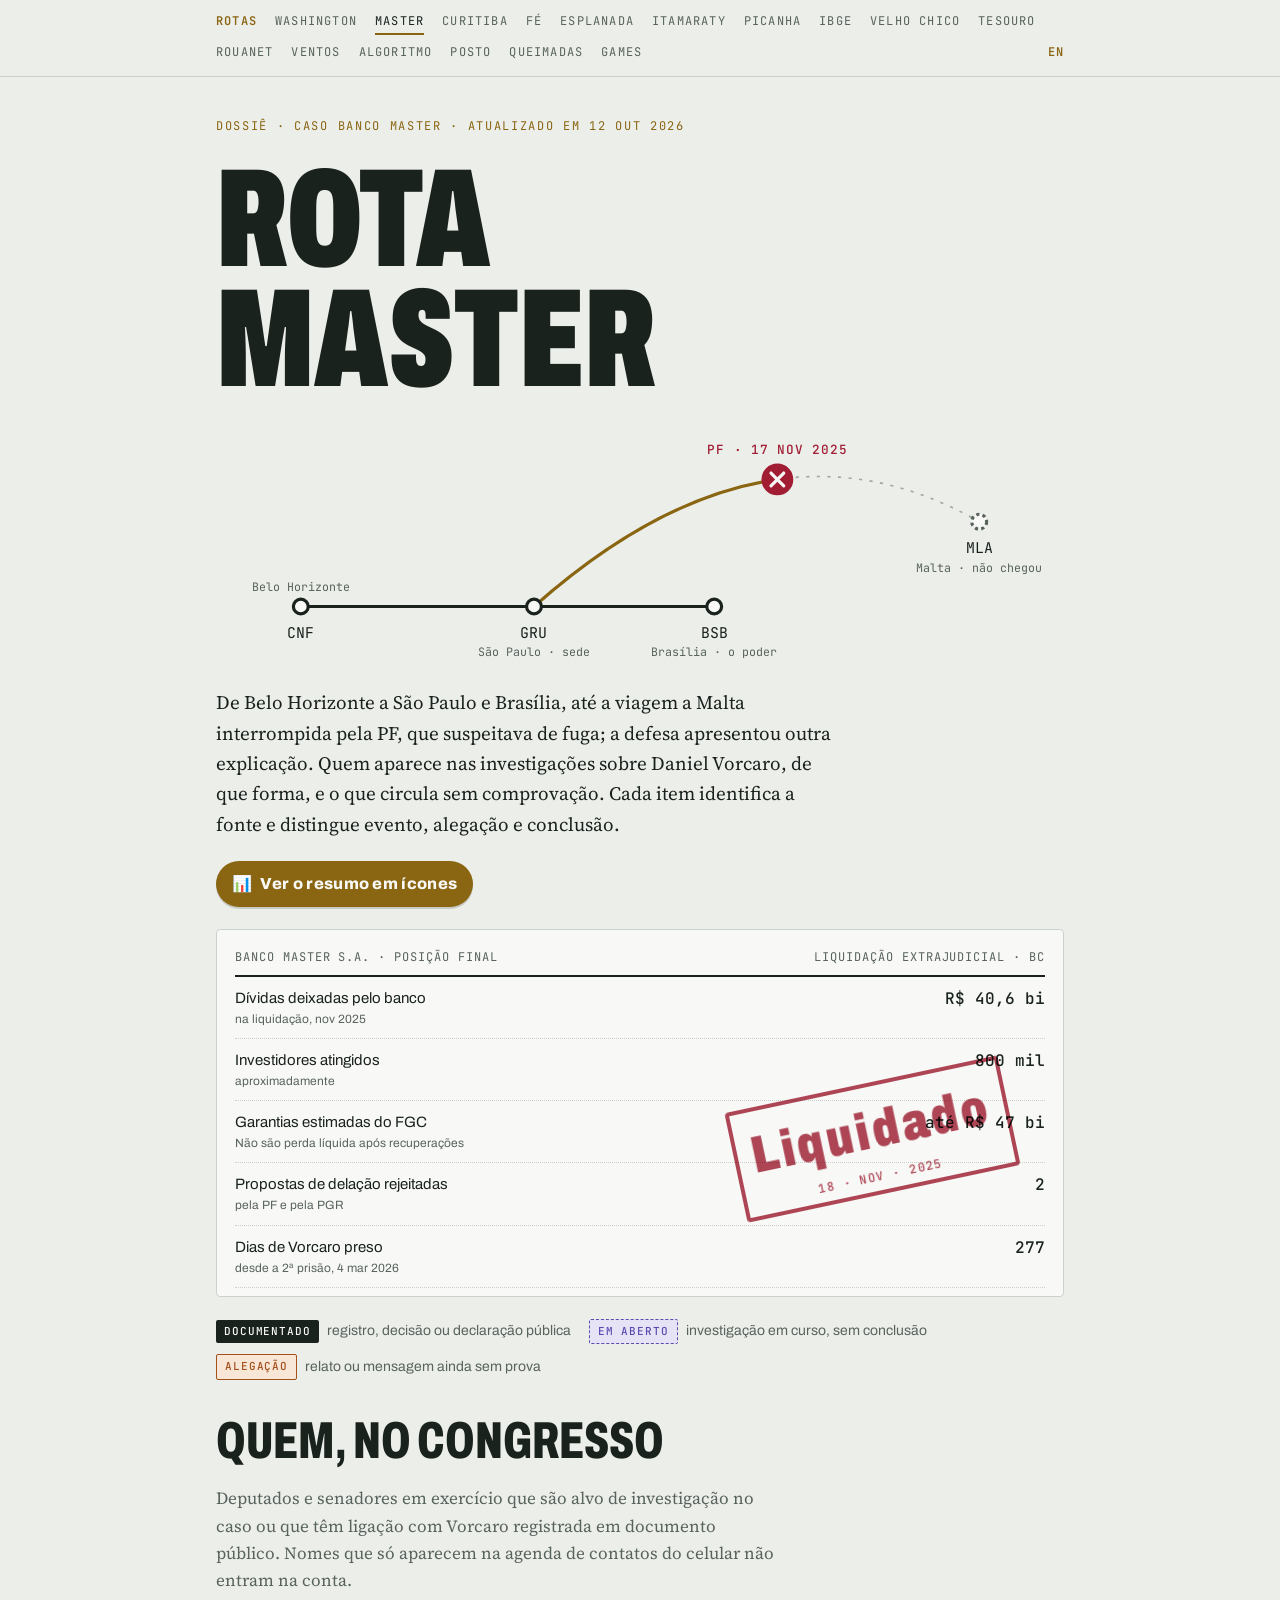
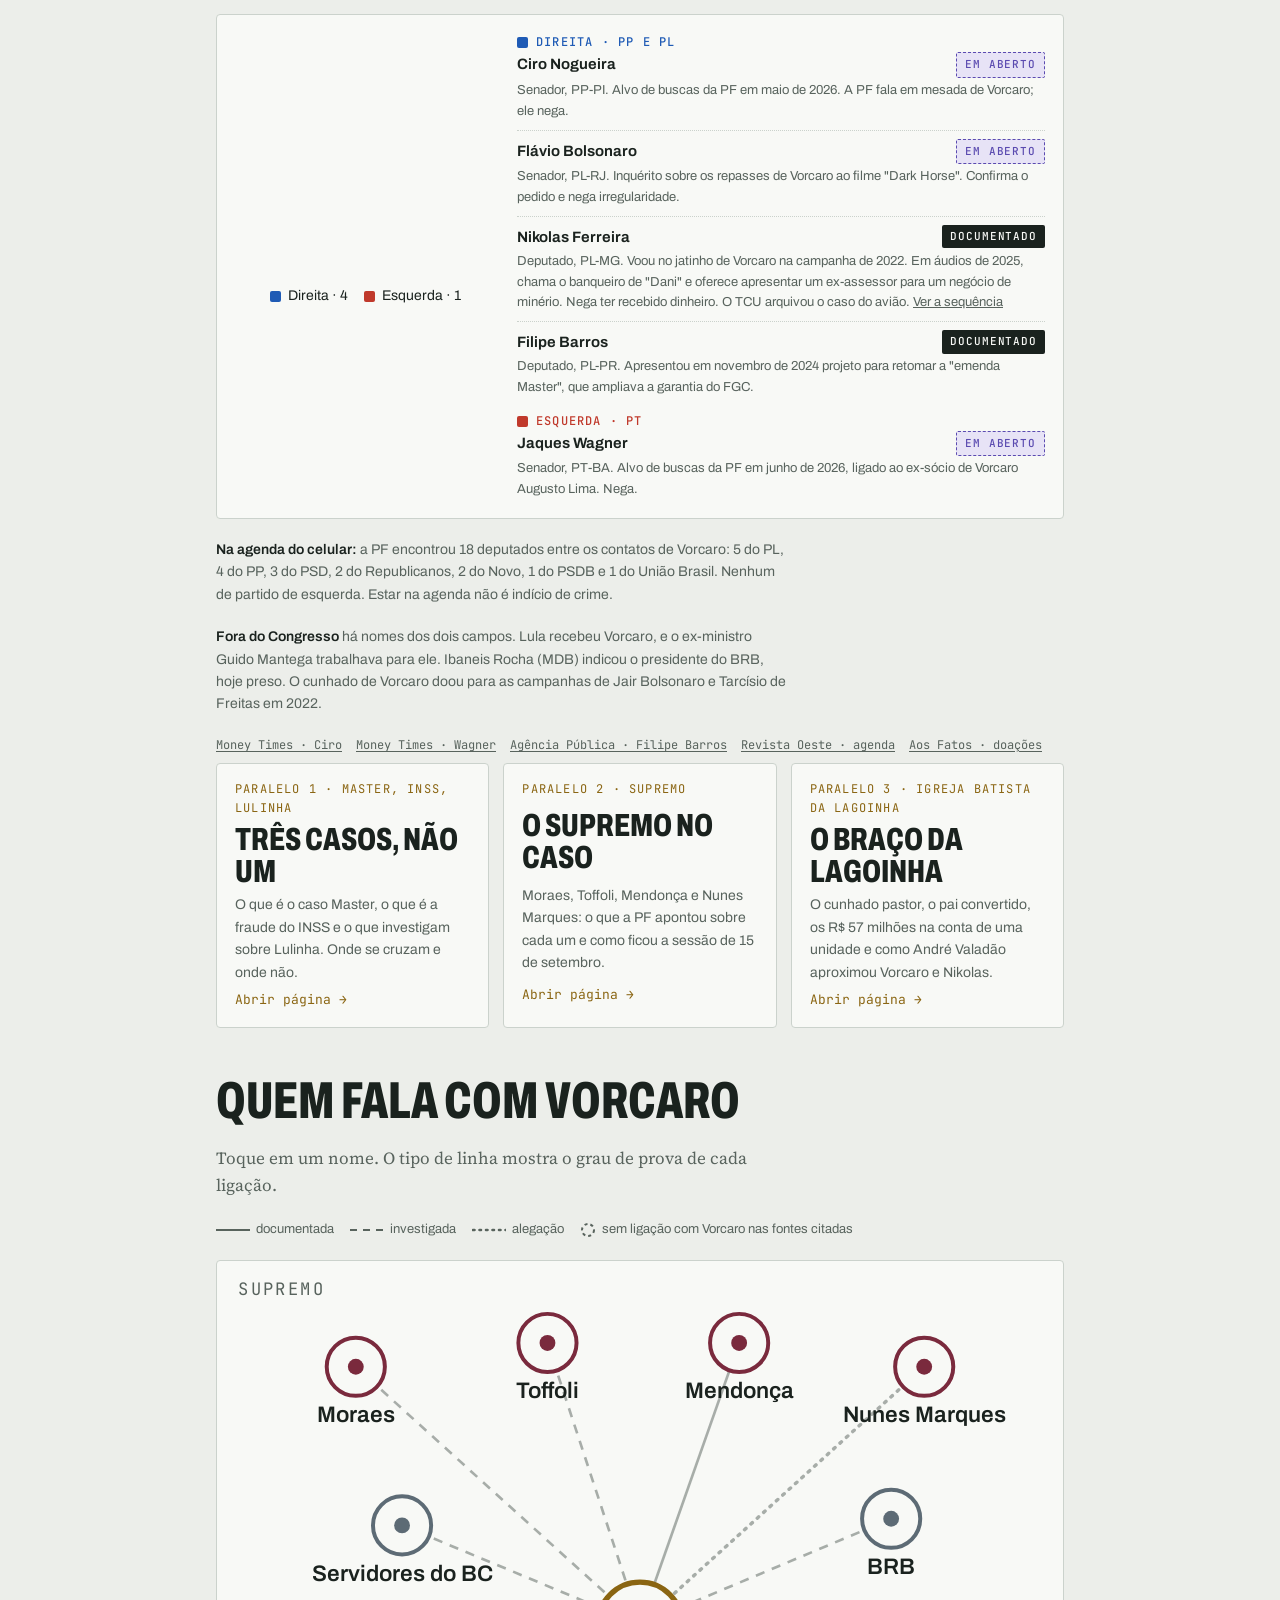
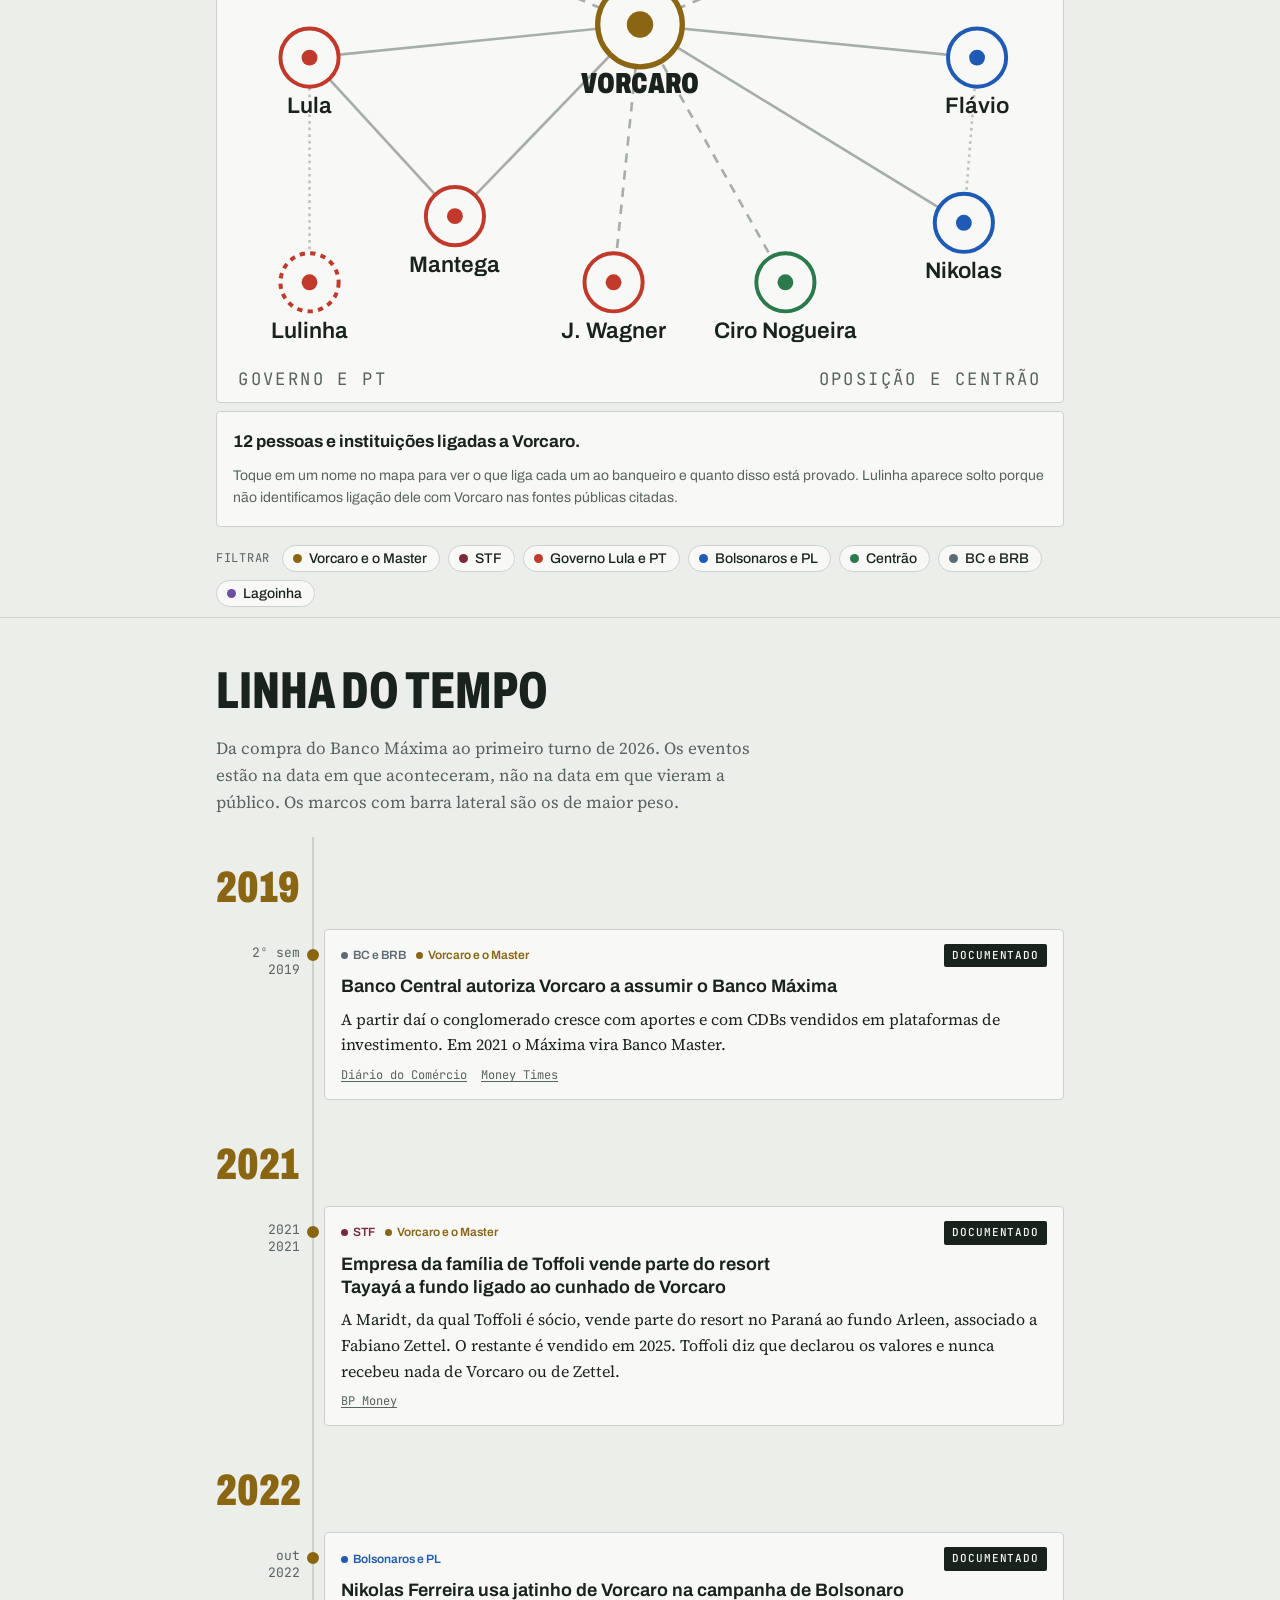
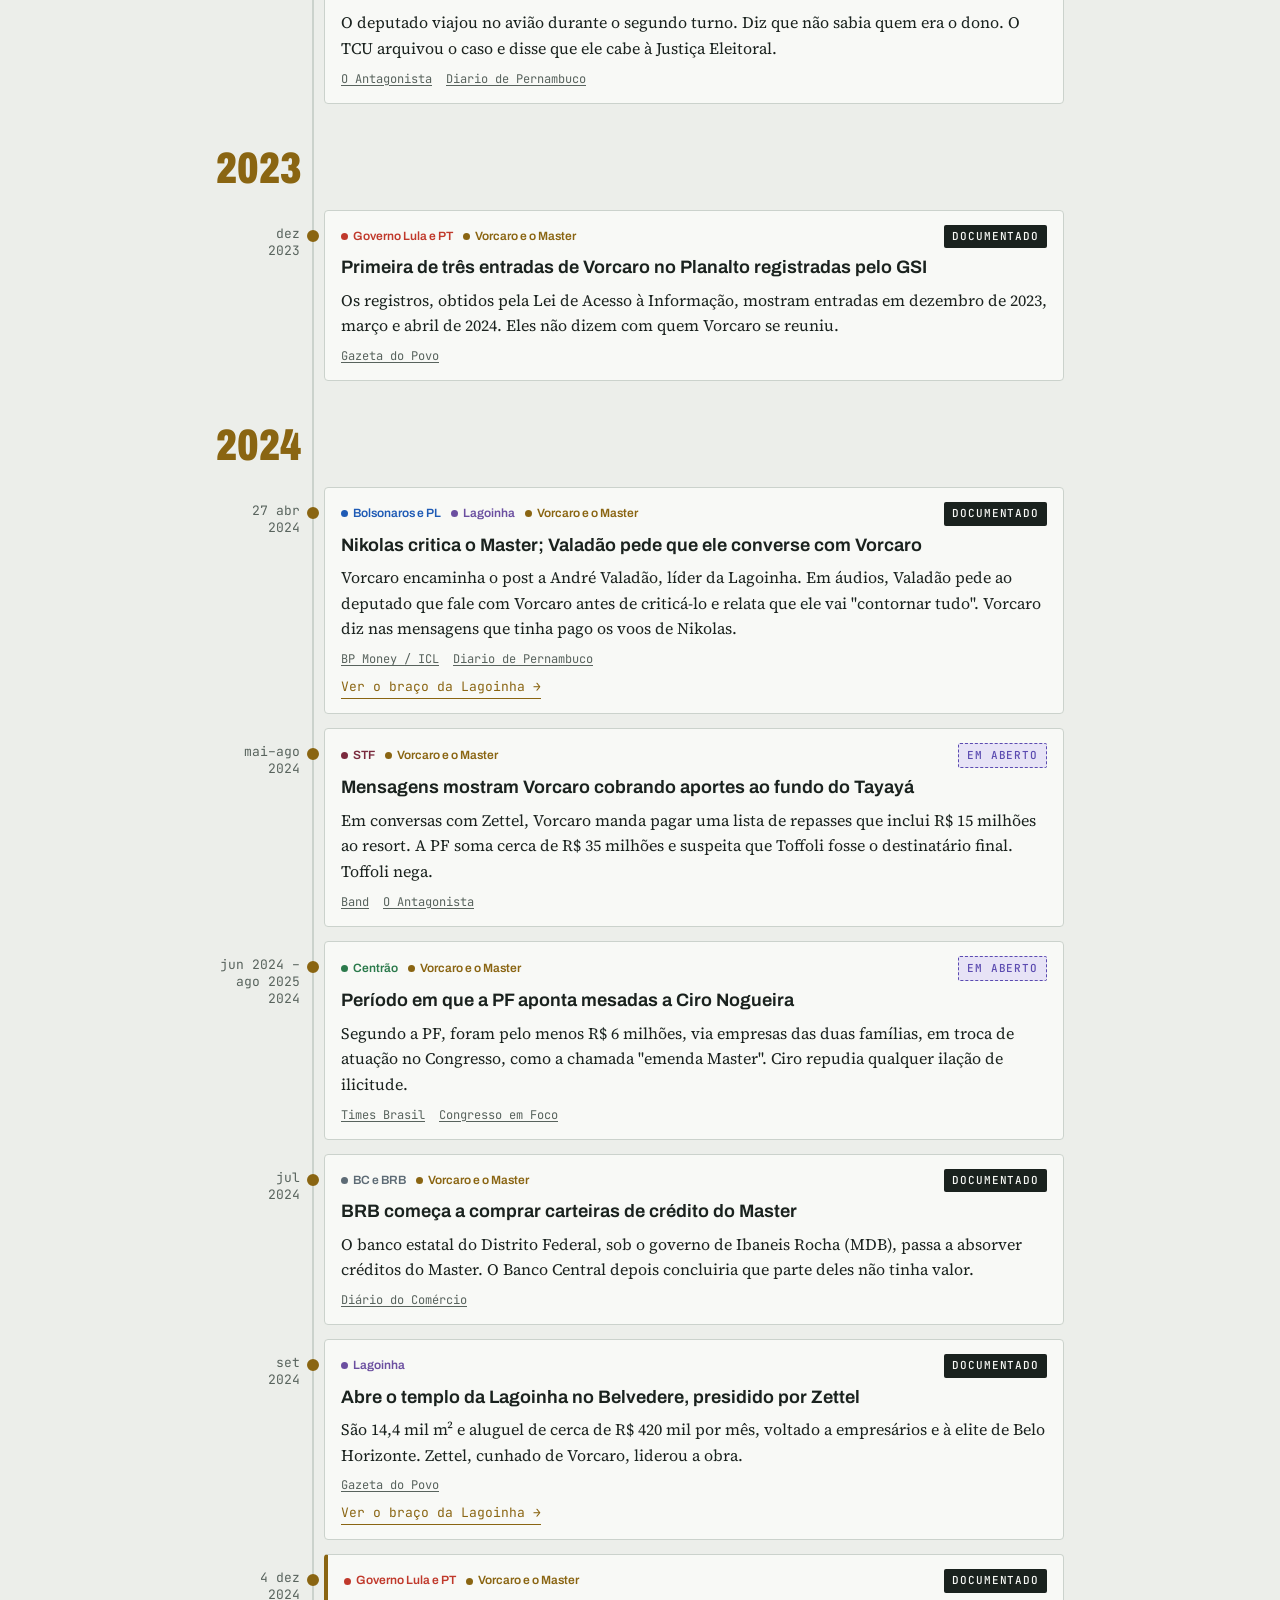
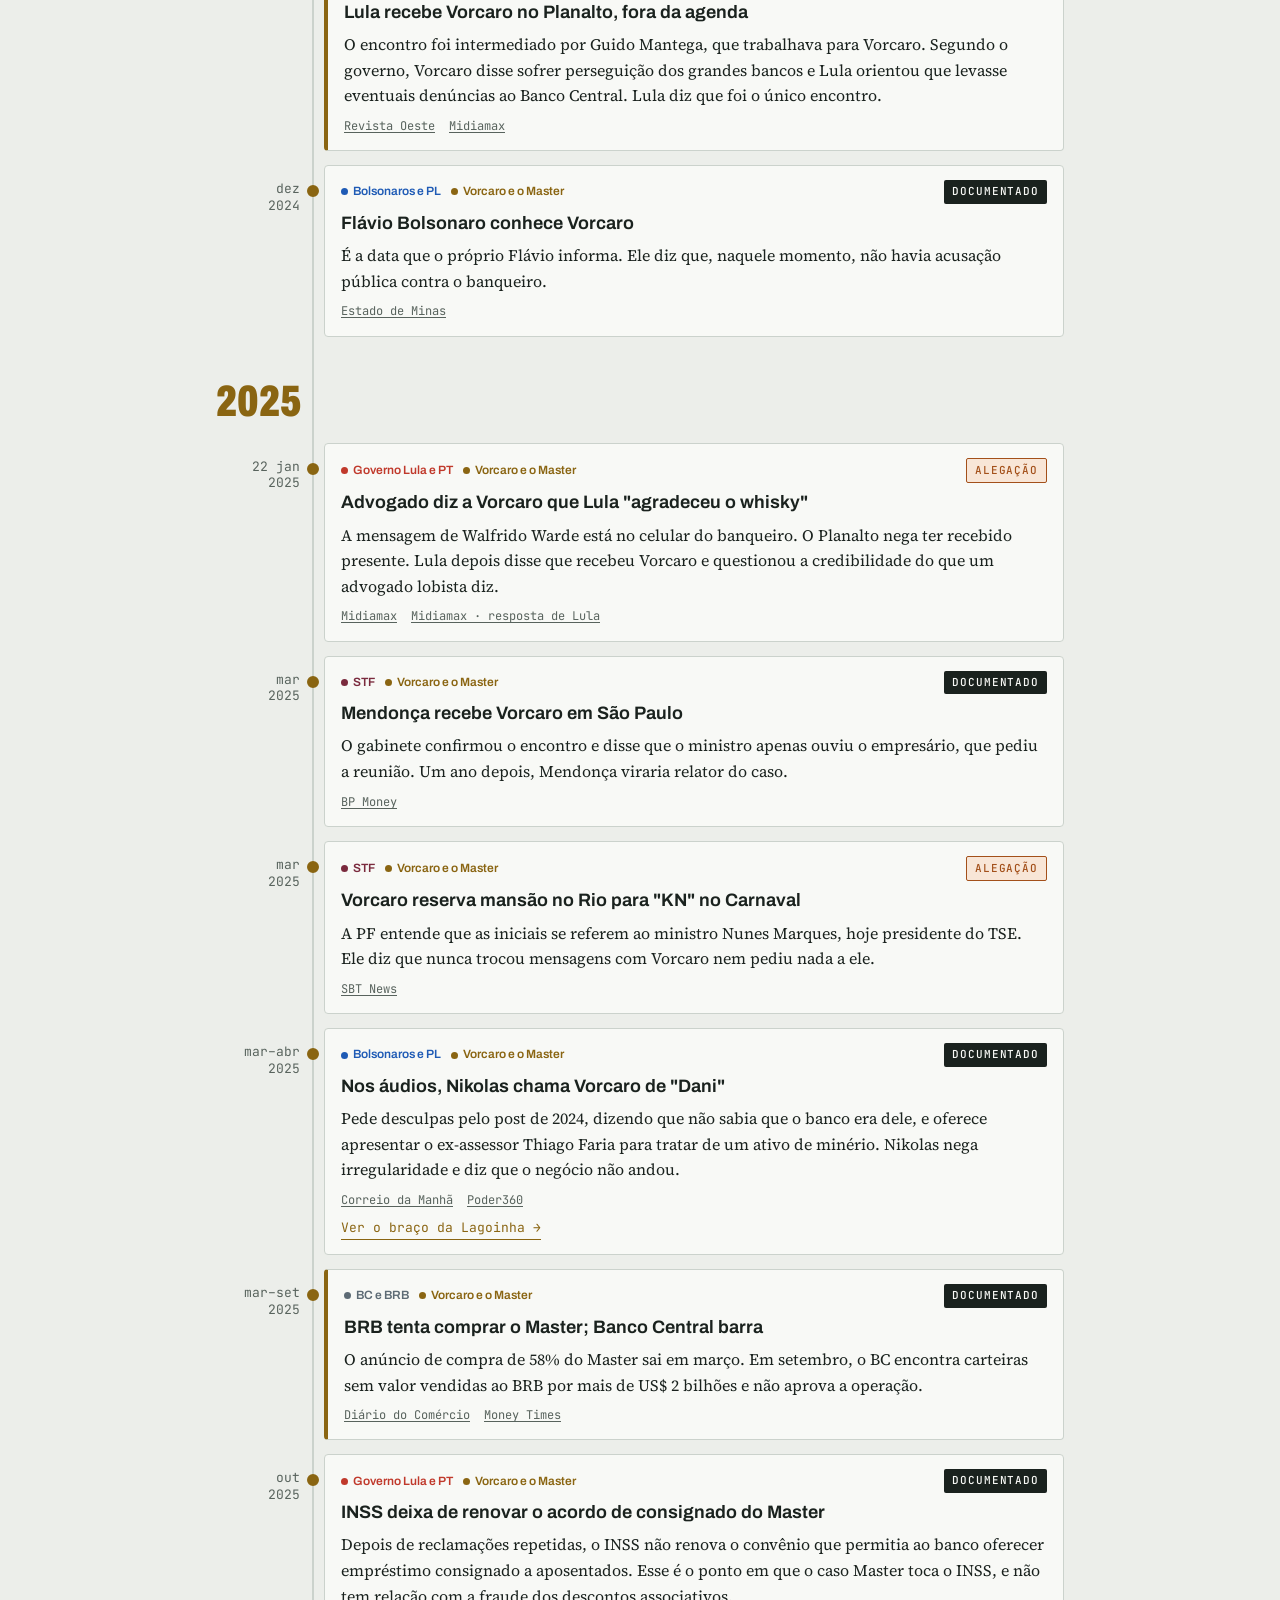
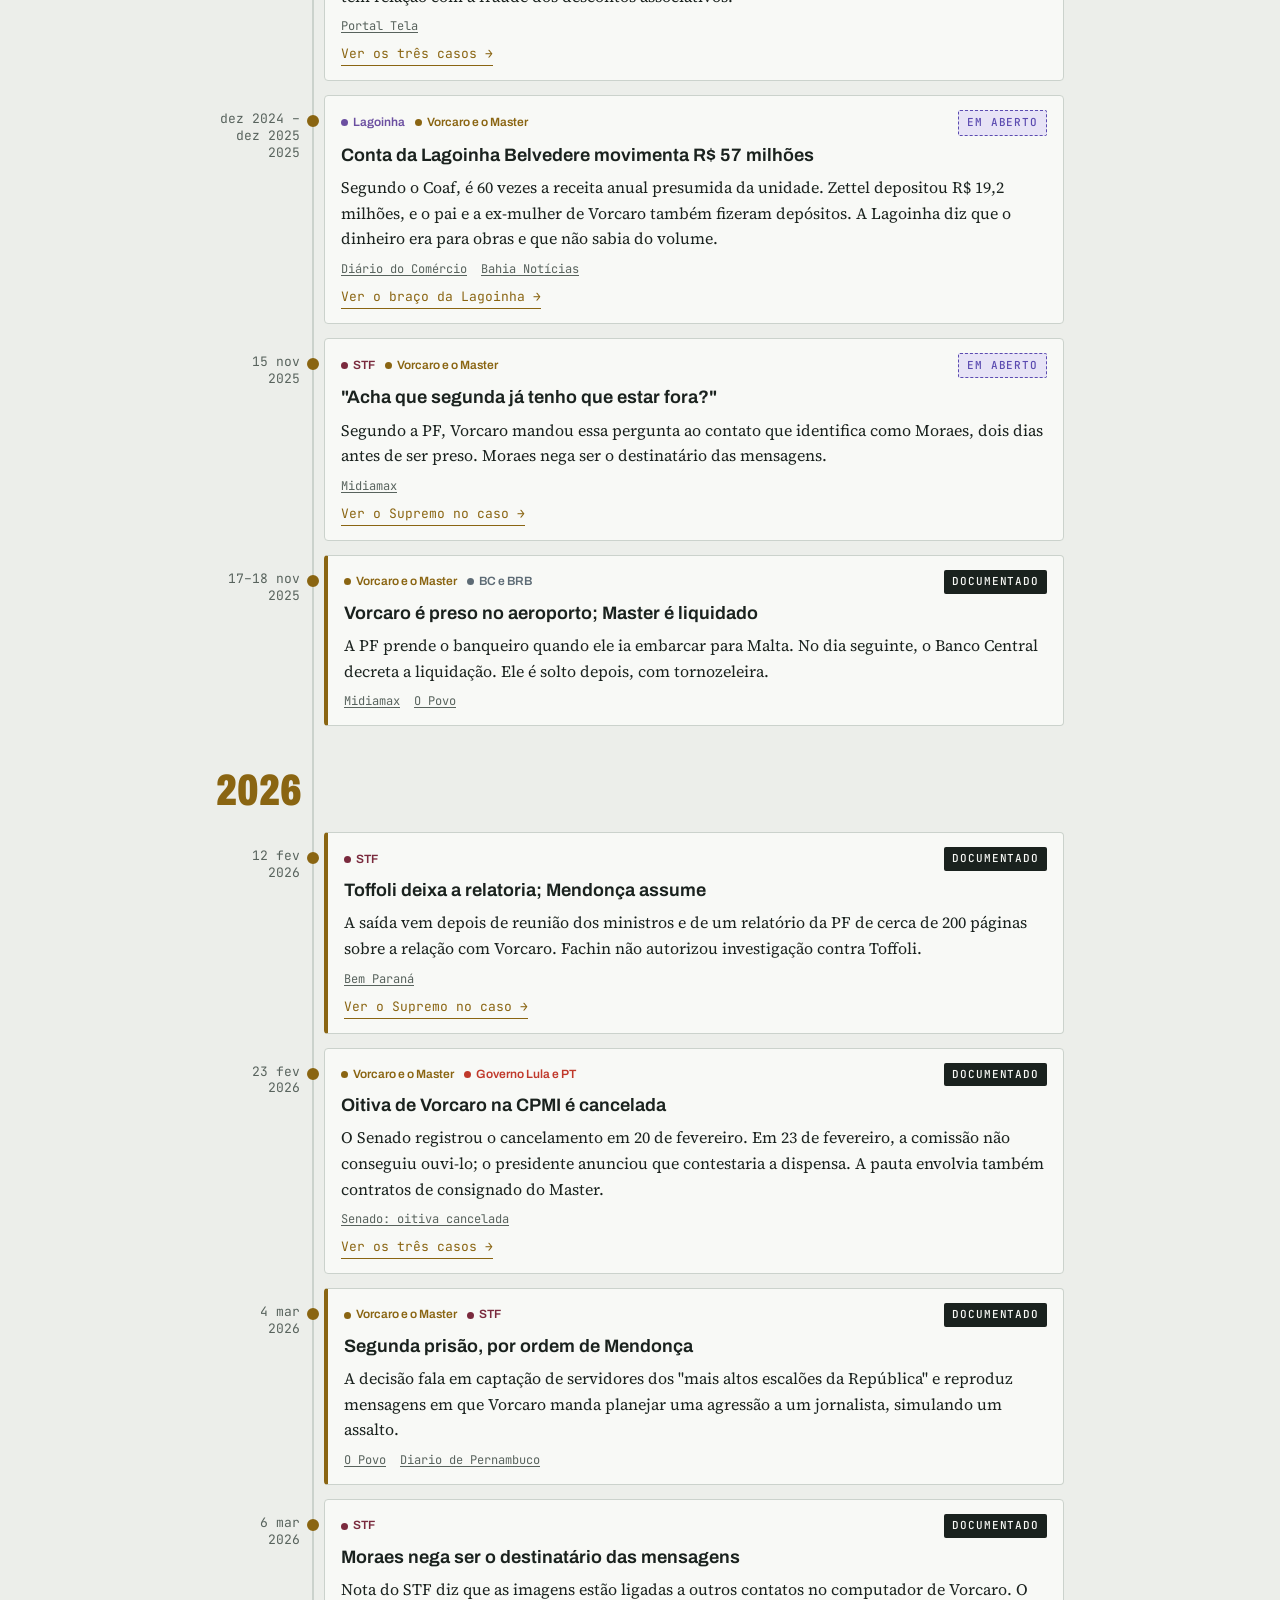
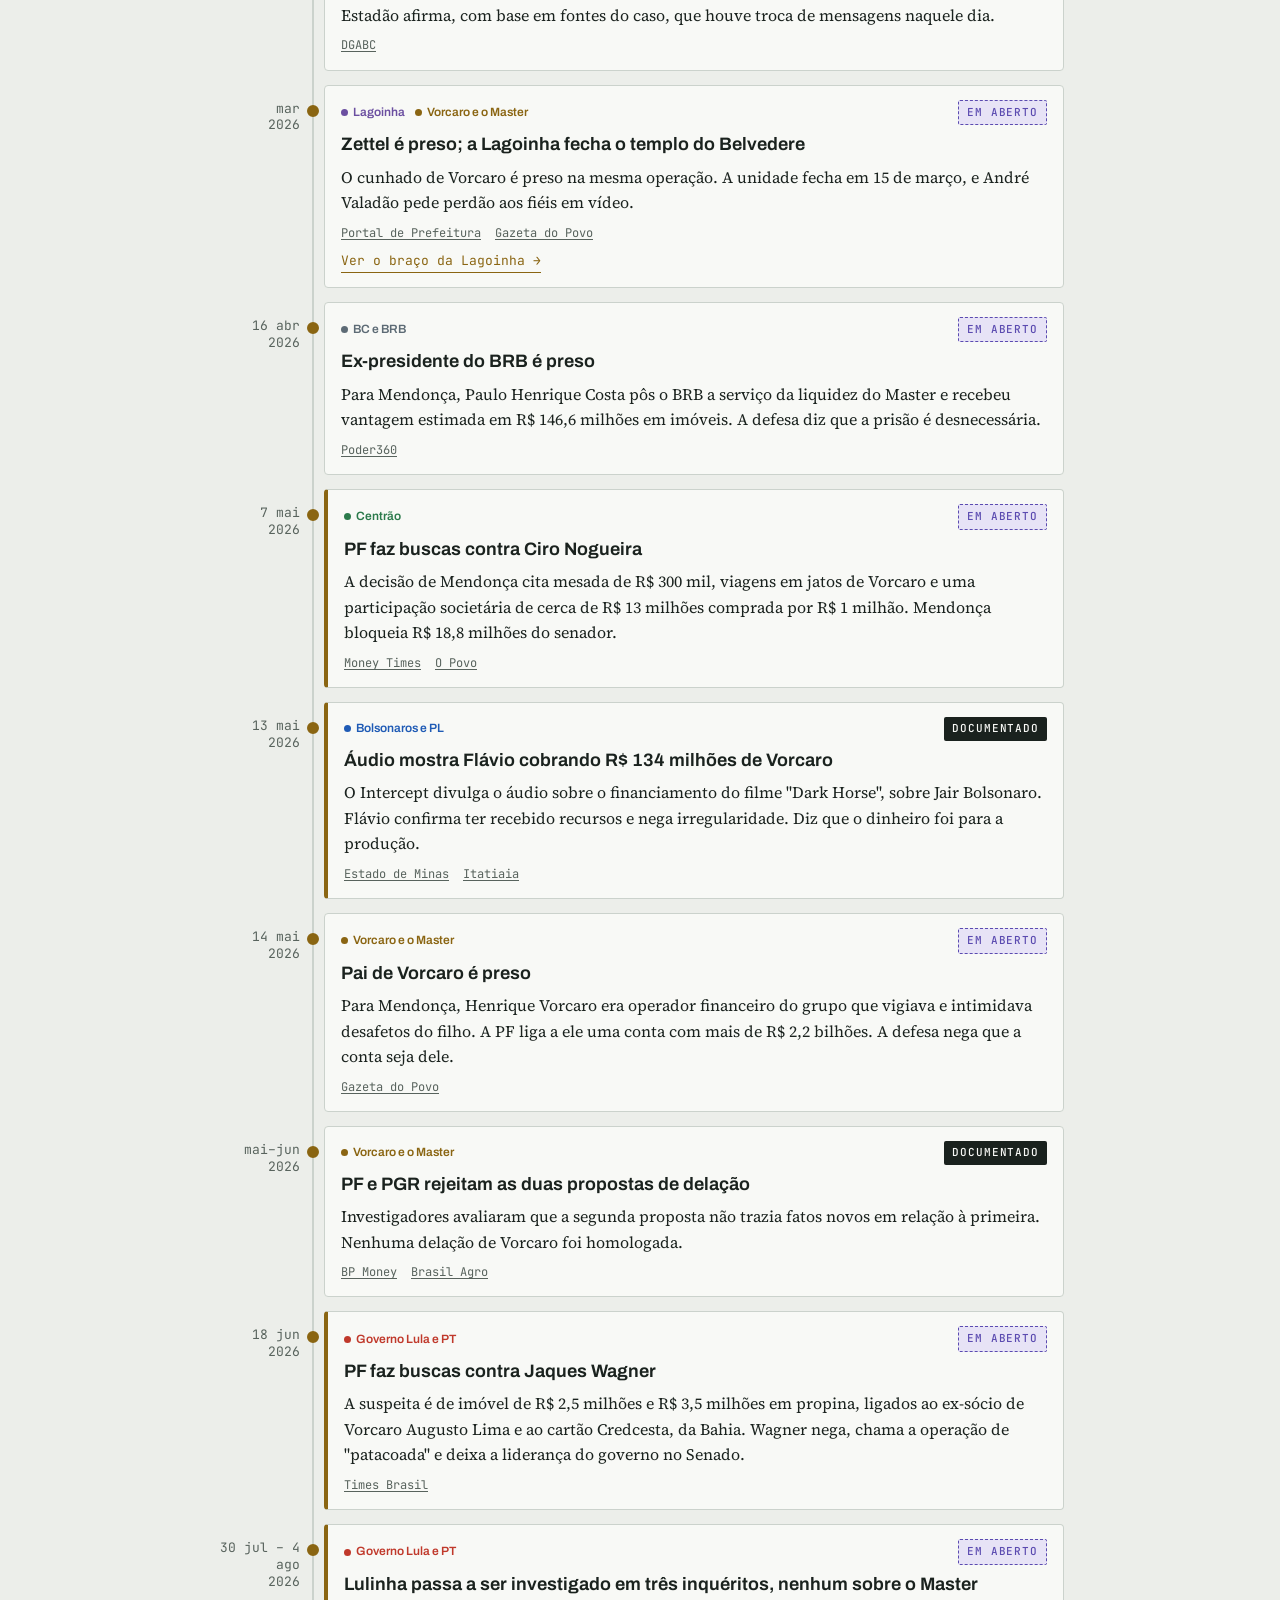
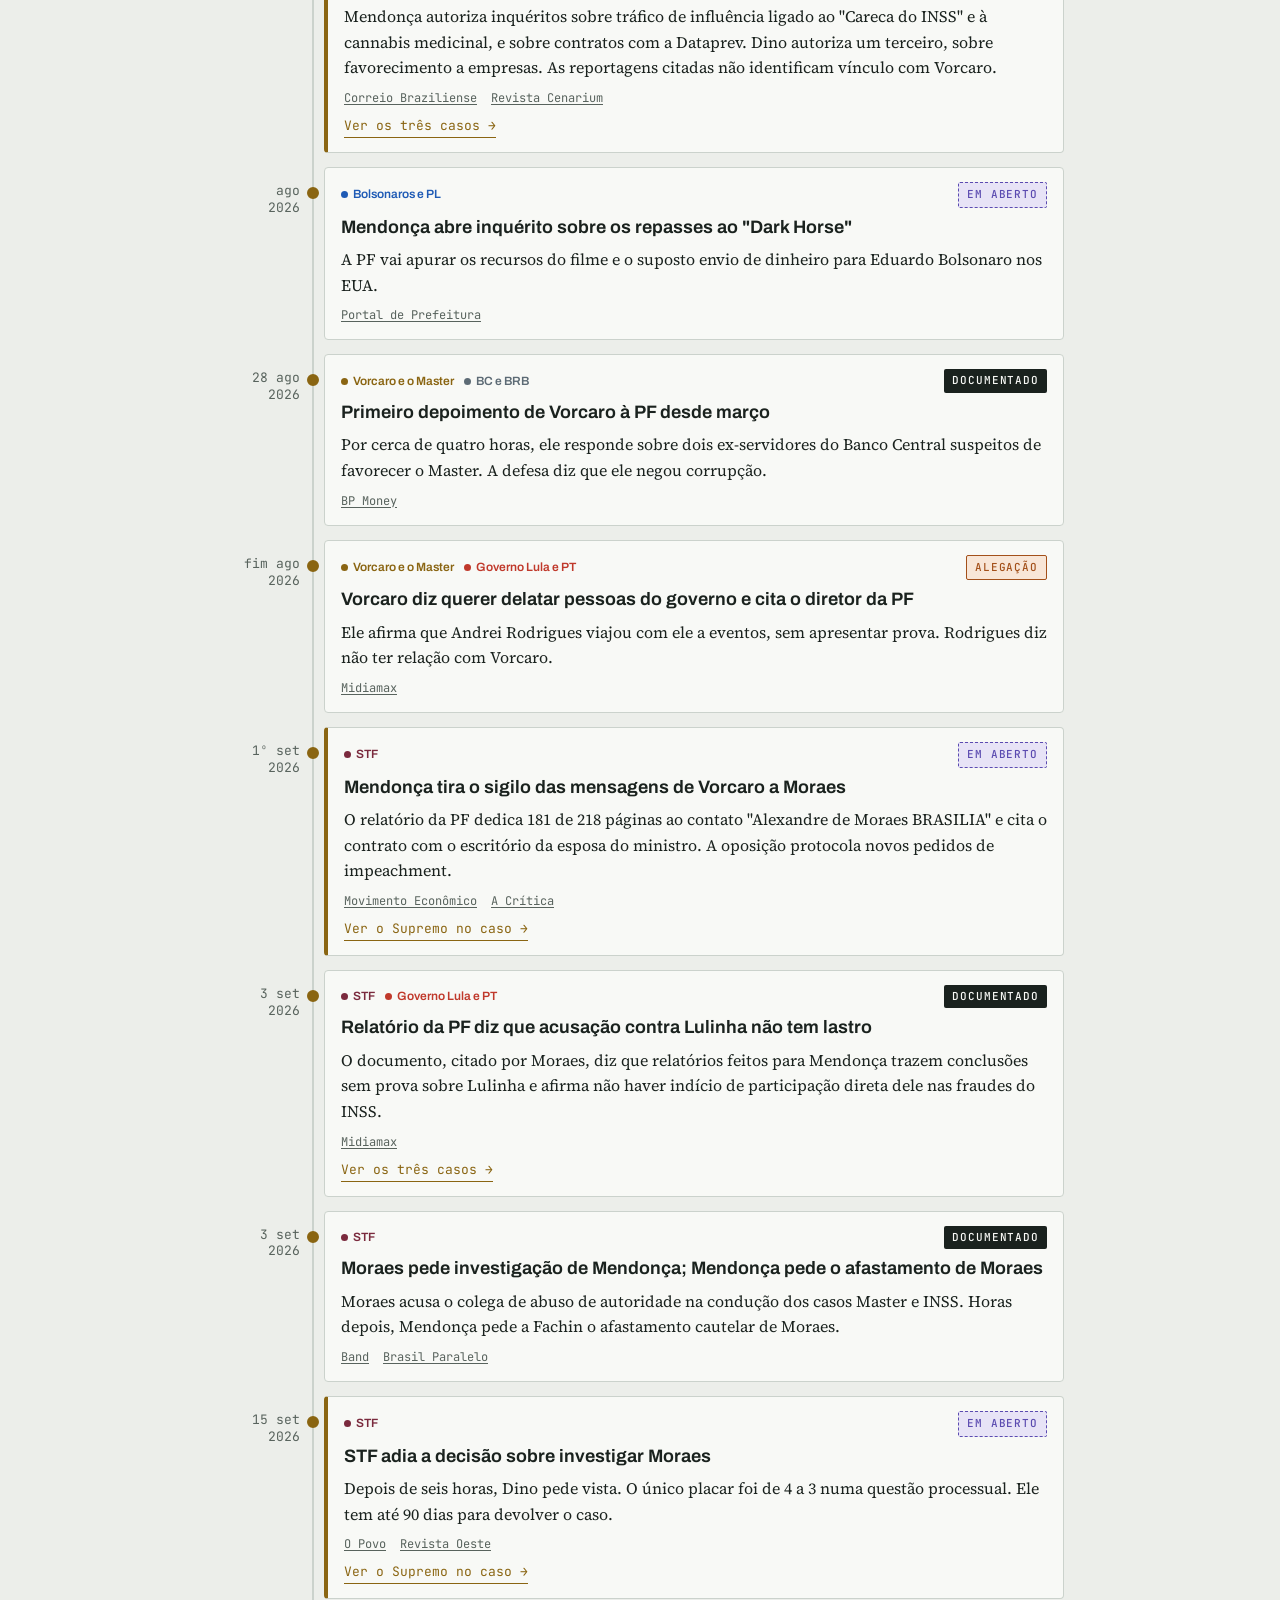
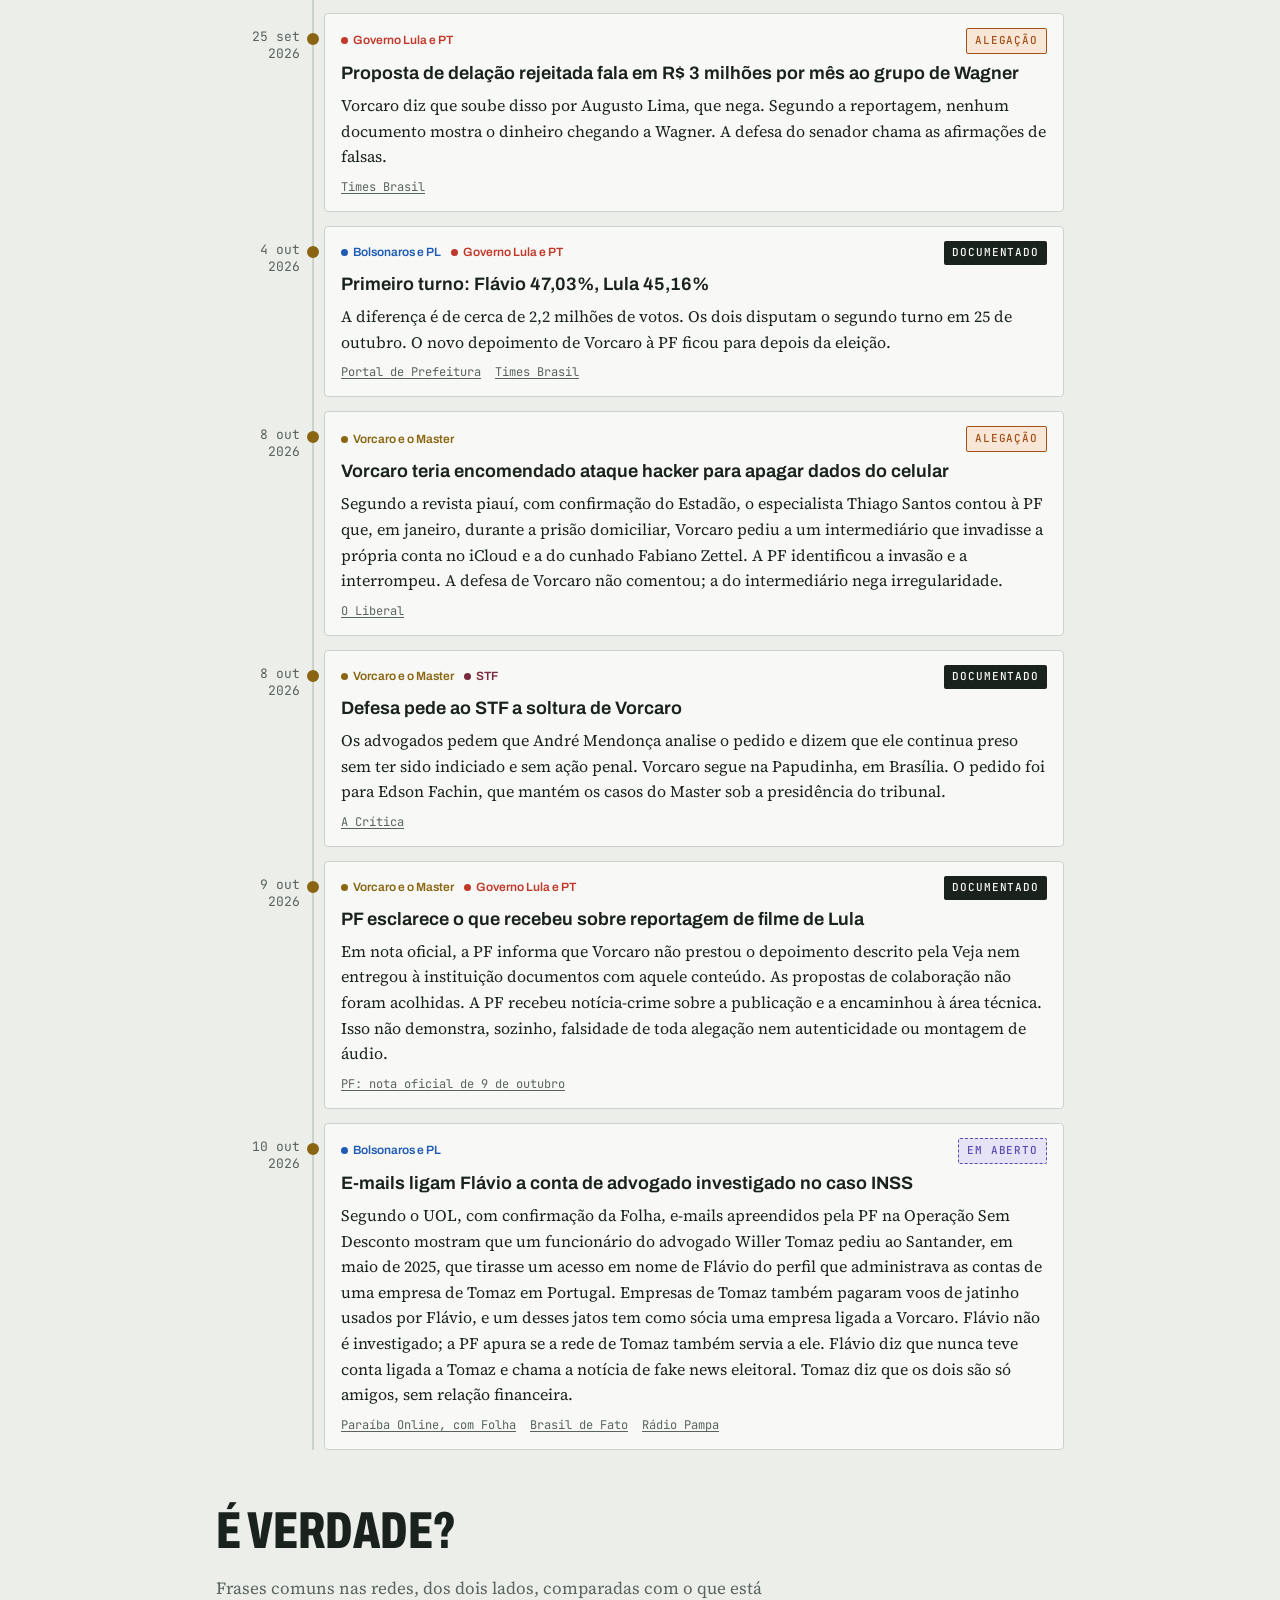
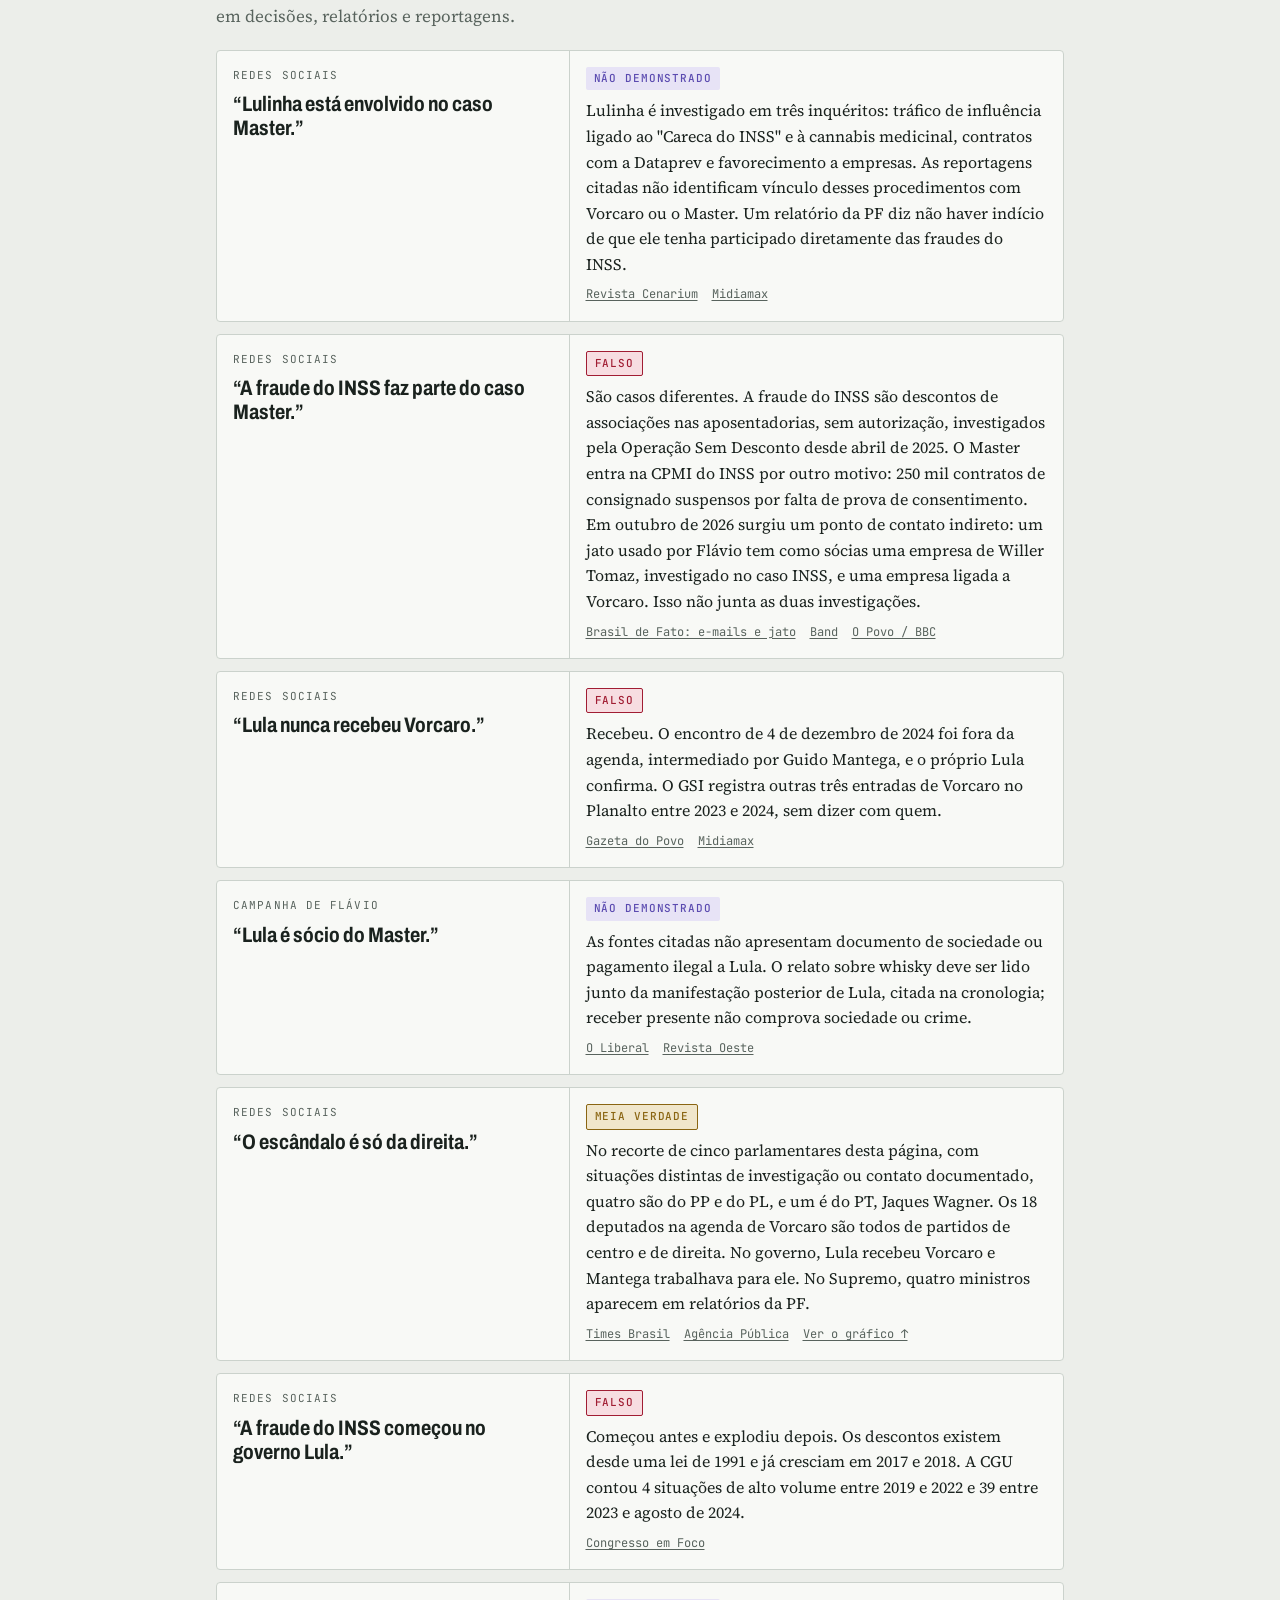
==== index.html @ b3052d3f "Barra das Rotas: links para Queimadas e Games Inclui a versão em inglês.  Co-Authored-By: Claude Opu" ====
<!doctype html>
<html lang="pt-BR"><head><meta charset="utf-8"><meta name="viewport" content="width=device-width, initial-scale=1, viewport-fit=cover">
<style>:root{color-scheme:light;padding-top:env(safe-area-inset-top,0px);padding-bottom:env(safe-area-inset-bottom,0px)}img{max-width:100%}[hidden]{display:none!important}</style>
<title>Rota Master</title>
<meta name="description" content="Linha do tempo do caso Vorcaro e Banco Master: quem aparece, o que está comprovado e o que não tem ligação, com fontes.">
<link rel="preconnect" href="https://fonts.googleapis.com">
<link rel="stylesheet" href="https://fonts.googleapis.com/css2?family=Archivo:wdth,wght@62..125,400..900&family=Source+Serif+4:opsz,wght@8..60,400;8..60,600&family=JetBrains+Mono:wght@400;500;600&display=swap">
<link rel="stylesheet" href="estilo.css">
<style>
/* hero: the route map (CNF → GRU → BSB, escape to Malta cut by the PF), then the bank's closing balance sheet, stamped LIQUIDADO */
.route{width:100%;height:auto;display:block;overflow:visible}
.route .leg{fill:none;stroke:var(--ink);stroke-width:3;stroke-dasharray:100;stroke-dashoffset:100;animation:draw 1.4s .2s ease-out forwards}
.route .plan{fill:none;stroke:var(--muted);stroke-width:1.5;stroke-dasharray:3 7;opacity:.5}
.route .flee{fill:none;stroke:var(--accent);stroke-width:3;stroke-dasharray:57 100;stroke-dashoffset:57;animation:flee 1.6s 1.5s cubic-bezier(.5,0,.3,1) forwards}
.route .stn circle{fill:var(--paper);stroke:var(--ink);stroke-width:3}
.route .stn.miss circle{stroke:var(--muted);stroke-dasharray:3 3}
.route text{font-family:var(--mono);font-size:14px;fill:var(--ink)}
.route .sub{font-size:11px;fill:var(--muted)}
.route .cut circle{fill:var(--no)}
.route .cut path{stroke:var(--paper);stroke-width:3;stroke-linecap:round}
.route .cut text{fill:var(--no);font-size:12px;font-weight:500;letter-spacing:.06em}
.route .cut{opacity:0;animation:pop .4s 3s ease-out forwards}
@keyframes draw{to{stroke-dashoffset:0}}
@keyframes flee{to{stroke-dashoffset:0}}
@keyframes pop{from{opacity:0}to{opacity:1}}
@media (prefers-reduced-motion:reduce){.route .leg,.route .flee{stroke-dashoffset:0}.route .cut{opacity:1}}
.hero{padding-block:40px 28px;display:grid;gap:22px}
.sheet{position:relative;background:var(--paper);border:1px solid var(--line);border-radius:4px;padding:18px 18px 8px;overflow:hidden}
.sheet .hd{display:flex;justify-content:space-between;gap:12px;flex-wrap:wrap;font-family:var(--mono);font-size:12px;color:var(--muted);letter-spacing:.08em;text-transform:uppercase;border-bottom:2px solid var(--ink);padding-bottom:8px}
.sheet .row{display:grid;grid-template-columns:1fr auto;gap:12px;padding-block:9px;border-bottom:1px dotted var(--line);font-family:var(--ui);font-size:15px}
.sheet .row:last-child{border-bottom:0}
.sheet .row b{font-family:var(--mono);font-weight:500;font-size:16px;font-variant-numeric:tabular-nums;text-align:right}
.sheet .row small{display:block;color:var(--muted);font-size:12px}
.stamp{position:absolute;right:6%;top:42%;transform:rotate(-12deg);font-family:var(--display);font-stretch:75%;font-weight:900;font-size:clamp(28px,7vw,52px);letter-spacing:.06em;color:var(--no);border:4px solid var(--no);padding:2px 14px 0;border-radius:4px;opacity:.82;pointer-events:none;mix-blend-mode:multiply;animation:stamp .5s 1s cubic-bezier(.2,1.6,.4,1) both}
.stamp small{display:block;font-family:var(--mono);font-size:12px;font-weight:500;letter-spacing:.12em;text-align:center;margin-top:-4px;padding-bottom:4px}
@media (prefers-color-scheme:dark){:root:not([data-theme="light"]) .stamp{mix-blend-mode:normal}}
:root[data-theme="dark"] .stamp{mix-blend-mode:normal}
@keyframes stamp{from{transform:rotate(-12deg) scale(1.6);opacity:.82}to{transform:rotate(-12deg) scale(1)}}

/* congress donut */
:root{--k-dir:#1f5bb5;--k-esq:#c0392b;--c-ig:#6b4fa0}
@media (prefers-color-scheme:dark){:root:not([data-theme="light"]){--c-ig:#b39ae8}}
:root[data-theme="dark"]{--c-ig:#b39ae8}
@media (prefers-color-scheme:dark){:root:not([data-theme="light"]){--k-dir:#5f93e6;--k-esq:#e8645a}}
:root[data-theme="dark"]{--k-dir:#5f93e6;--k-esq:#e8645a}
.cong{display:grid;grid-template-columns:minmax(0,260px) minmax(0,1fr);gap:22px;align-items:start;background:var(--paper);border:1px solid var(--line);border-radius:4px;padding:18px}
.pie{position:relative;display:grid;gap:12px;justify-items:center}
.pie svg{width:100%;max-width:240px;height:auto;display:block;overflow:visible}
.pie .slice{stroke:var(--paper);stroke-width:3;cursor:pointer;transition:opacity .2s;outline:none}
.pie .slice:focus-visible{stroke:var(--ink)}
.pie svg:hover .slice:not(:hover){opacity:.45}
.pie .ctr{font-family:var(--display);font-stretch:70%;font-weight:900;font-size:58px;fill:var(--ink);text-anchor:middle}
.pie .ctr2{font-family:var(--mono);font-size:11px;letter-spacing:.1em;fill:var(--muted);text-anchor:middle}
.pie .lab{font-family:var(--ui);font-weight:700;font-size:15px;fill:var(--ink);text-anchor:middle}
.tip{position:absolute;pointer-events:none;background:var(--ink);color:var(--paper);font-family:var(--ui);font-size:13px;line-height:1.4;padding:8px 10px;border-radius:3px;max-width:220px;z-index:3}
.plegend{display:flex;flex-wrap:wrap;gap:6px 16px;font-family:var(--ui);font-size:14px;justify-content:center}
.plegend span{display:inline-flex;align-items:center;gap:7px}
.plegend i{width:11px;height:11px;border-radius:2px;background:var(--c)}
.who{display:grid;gap:14px;min-width:0}
.who h3{margin:0;font-family:var(--mono);font-size:12px;font-weight:500;letter-spacing:.1em;text-transform:uppercase;color:var(--c);display:flex;align-items:center;gap:8px}
.who h3::before{content:"";width:11px;height:11px;border-radius:2px;background:var(--c)}
.who ul{list-style:none;margin:0;padding:0;display:grid;gap:8px}
.who li{display:grid;grid-template-columns:minmax(0,1fr) auto;gap:2px 10px;align-items:start;font-family:var(--ui);font-size:15px;padding-bottom:8px;border-bottom:1px dotted var(--line)}
.who li:last-child{border-bottom:0;padding-bottom:0}
.who li b{font-weight:650}
.who li small{grid-column:1/-1;color:var(--muted);font-size:13px}
.aside{font-family:var(--ui);font-size:14px;color:var(--muted);margin:0;max-width:72ch}
.aside strong{color:var(--ink);font-weight:600}
.ev.part{background:var(--accent-soft);color:var(--accent);border:1px solid var(--accent)}
@media (max-width:640px){.cong{grid-template-columns:1fr}}

/* parallel pages */
.par{display:grid;grid-template-columns:repeat(auto-fit,minmax(260px,1fr));gap:14px}
.par a{min-width:0;text-decoration:none;color:var(--ink);background:var(--paper);border:1px solid var(--line);border-radius:4px;padding:16px 18px;display:grid;gap:6px;transition:border-color .2s,transform .2s}
.par a:hover{border-color:var(--accent);transform:translateY(-2px)}
.par a:focus-visible{outline:3px solid var(--accent);outline-offset:2px}
.par .n{font-family:var(--mono);font-size:12px;letter-spacing:.1em;text-transform:uppercase;color:var(--accent)}
.par strong{font-family:var(--display);font-stretch:70%;font-size:32px;line-height:1;text-transform:uppercase;font-weight:800}
.par .d{font-family:var(--ui);font-size:14px;color:var(--muted)}
.par .go{font-family:var(--mono);font-size:13px;color:var(--accent)}

/* congress donut */
(function(){
  const svg=document.getElementById("pie"),tip=document.getElementById("tip"),box=svg.parentNode,ns="http://www.w3.org/2000/svg";
  const S=[{k:"Direita",v:4,c:"var(--k-dir)",n:"Ciro Nogueira (PP), Flávio Bolsonaro (PL), Nikolas Ferreira (PL), Filipe Barros (PL)"},
           {k:"Esquerda",v:1,c:"var(--k-esq)",n:"Jaques Wagner (PT)"}];
  const tot=S.reduce((a,b)=>a+b.v,0),R=112,r=64;let a0=-Math.PI/2;
  const pt=(rad,a)=>[rad*Math.cos(a),rad*Math.sin(a)];
  S.forEach(sl=>{
    const a1=a0+sl.v/tot*2*Math.PI,big=a1-a0>Math.PI?1:0;
    const [x0,y0]=pt(R,a0),[x1,y1]=pt(R,a1),[x2,y2]=pt(r,a1),[x3,y3]=pt(r,a0);
    const p=document.createElementNS(ns,"path");
    p.setAttribute("d",`M${x0} ${y0}A${R} ${R} 0 ${big} 1 ${x1} ${y1}L${x2} ${y2}A${r} ${r} 0 ${big} 0 ${x3} ${y3}Z`);
    p.setAttribute("class","slice");p.setAttribute("fill",sl.c);p.setAttribute("tabindex","0");
    p.setAttribute("aria-label",`${sl.k}: ${sl.v} de ${tot}. ${sl.n}`);
    const show=e=>{tip.hidden=false;tip.innerHTML=`<b>${sl.k}: ${sl.v} de ${tot}</b><br>${sl.n}`;
      const bb=box.getBoundingClientRect();let x,y;
      if(e&&e.clientX){x=e.clientX-bb.left+12;y=e.clientY-bb.top+12}else{const sb=svg.getBoundingClientRect();x=sb.width/2-80;y=sb.height+4}
      tip.style.left=Math.max(0,Math.min(x,bb.width-200))+"px";tip.style.top=y+"px"};
    p.addEventListener("mousemove",show);p.addEventListener("focus",()=>show());
    p.addEventListener("mouseleave",()=>tip.hidden=true);p.addEventListener("blur",()=>tip.hidden=true);
    svg.appendChild(p);
    const am=(a0+a1)/2,[lx,ly]=pt((R+r)/2,am),t=document.createElementNS(ns,"text");
    t.setAttribute("x",lx);t.setAttribute("y",ly+5);t.setAttribute("class","lab");t.setAttribute("pointer-events","none");
    t.style.fill="var(--paper)";t.textContent=sl.v;svg.appendChild(t);
    a0=a1;
  });
  const c1=document.createElementNS(ns,"text");c1.setAttribute("class","ctr");c1.setAttribute("y","12");c1.textContent=tot;svg.appendChild(c1);
  const c2=document.createElementNS(ns,"text");c2.setAttribute("class","ctr2");c2.setAttribute("y","34");c2.textContent="PARLAMENTARES";svg.appendChild(c2);
})();

/* network */
.net{display:grid;grid-template-columns:minmax(0,1.5fr) minmax(0,1fr);gap:18px;align-items:start}
#net{width:100%;height:auto;max-width:100%;background:var(--paper);border:1px solid var(--line);border-radius:4px}
#net .zone{font-family:var(--mono);font-size:13px;letter-spacing:.14em;fill:var(--muted)}
#net .edge{stroke:var(--muted);stroke-width:2;opacity:.5;transition:opacity .3s,stroke .3s,stroke-width .3s}
#net .edge.open{stroke-dasharray:7 6}
#net .edge.alleg{stroke-dasharray:1.5 5;stroke-linecap:round;stroke-width:2.6}
#net .edge.fam{stroke-dasharray:2 3;opacity:.35}
#net .edge.on{opacity:1;stroke:var(--accent);stroke-width:3.4}
#net .edge.off{opacity:.1}
#net .node{cursor:pointer;outline:none}
#net .node circle.ring{fill:var(--paper);stroke:var(--c);stroke-width:3;transition:fill .3s}
#net .node.loose circle.ring{stroke-dasharray:4 4}
#net .node .core{fill:var(--c)}
#net .node text{font-family:var(--ui);font-weight:600;font-size:17px;fill:var(--ink);text-anchor:middle}
#net .node.on circle.ring{fill:color-mix(in srgb,var(--c) 22%,var(--paper))}
#net .node.off{opacity:.3}
#net .node:focus-visible circle.ring{stroke-width:6}
#net .hub circle.ring{stroke-width:4}
#net .hub text{font-family:var(--display);font-stretch:70%;font-weight:900;font-size:22px;text-transform:uppercase}
.netinfo{min-width:0;display:grid;gap:10px;background:var(--paper);border:1px solid var(--line);border-radius:4px;padding:16px;font-family:var(--ui)}
.netinfo strong{font-size:17px}
.netinfo>span{font-size:14px;color:var(--muted)}
.netinfo ul{margin:0;padding:0;list-style:none;display:grid;gap:10px}
.netinfo li{display:grid;gap:3px;padding-left:12px;border-left:3px solid var(--accent);animation:slidein .3s ease both}
.netinfo li b{font-size:14px;display:flex;flex-wrap:wrap;gap:6px;align-items:center}
.netinfo li span{font-size:14px;color:var(--muted)}
.netinfo .warn{border-left-color:var(--no)}
.netkey{display:flex;flex-wrap:wrap;gap:6px 16px;font-family:var(--ui);font-size:13px;color:var(--muted)}
.netkey svg{vertical-align:middle;margin-right:6px}
@keyframes slidein{from{transform:translateX(8px)}to{transform:none}}
@media (max-width:720px){.net{grid-template-columns:1fr}}

/* filters */
.filters{position:sticky;top:env(safe-area-inset-top,0px);z-index:5;background:var(--bg);border-bottom:1px solid var(--line);padding-block:10px}
.filters .wrap{display:flex;flex-wrap:wrap;gap:8px;align-items:center}
.filters .lbl{font-family:var(--mono);font-size:12px;color:var(--muted);letter-spacing:.06em;text-transform:uppercase;margin-right:4px}
.chip{font-family:var(--ui);font-size:14px;font-weight:500;border:1.5px solid var(--line);background:var(--paper);color:var(--ink);border-radius:999px;padding:5px 12px 5px 10px;cursor:pointer;display:inline-flex;align-items:center;gap:7px}
.chip i{width:9px;height:9px;border-radius:50%;background:var(--c)}
.chip[aria-pressed="true"]{border-color:var(--c);background:color-mix(in srgb,var(--c) 14%,var(--paper))}
.chip:focus-visible{outline:3px solid var(--accent);outline-offset:2px}

/* timeline */
.year{font-family:var(--display);font-stretch:70%;font-weight:900;font-size:44px;color:var(--accent);margin:28px 0 6px;line-height:1}
.tl{position:relative;display:grid;gap:14px}
.rail{position:absolute;left:96px;top:0;bottom:0;width:2px;background:var(--line)}
.rail b{display:block;width:100%;background:var(--accent);height:0}
.item{display:grid;grid-template-columns:84px 1fr;gap:24px;position:relative}
.item .date{font-family:var(--mono);font-size:13px;color:var(--muted);text-align:right;padding-top:16px;line-height:1.3}
.item .dot{position:absolute;left:91px;top:20px;width:12px;height:12px;border-radius:50%;background:var(--paper);border:2px solid var(--muted);transition:background .3s,border-color .3s}
.item.seen .dot{background:var(--accent);border-color:var(--accent)}
.card{min-width:0;background:var(--paper);border:1px solid var(--line);border-radius:4px;padding:14px 16px;display:grid;gap:8px;transform:translateX(10px);transition:transform .45s ease}
.item.seen .card{transform:none}
.item.key .card{border-left:4px solid var(--accent)}
.card .top{display:flex;flex-wrap:wrap;gap:6px 10px;align-items:center;justify-content:space-between}
.actors{display:flex;flex-wrap:wrap;gap:6px 10px}
.actor{font-family:var(--ui);font-size:12px;font-weight:600;color:var(--c);display:inline-flex;align-items:center;gap:5px}
.actor::before{content:"";width:7px;height:7px;border-radius:50%;background:var(--c)}
.card h3{font-size:18px;line-height:1.3;margin:0;font-weight:650}
.card p{margin:0;font-size:16px}
.empty{color:var(--muted);font-style:italic}
@media (max-width:620px){
  .rail{left:6px}
  .item{grid-template-columns:1fr;gap:6px;padding-left:24px}
  .item .date{text-align:left;padding-top:0}
  .item .dot{left:1px;top:4px}
}

/* myths */
.myths{display:grid;gap:12px}
.myth{background:var(--paper);border:1px solid var(--line);border-radius:4px;display:grid;grid-template-columns:minmax(0,1fr) minmax(0,1.4fr);overflow:hidden}
.myth .say{padding:16px;border-right:1px solid var(--line);display:grid;gap:8px;align-content:start}
.myth .say q{font-family:var(--display);font-stretch:80%;font-weight:700;font-size:21px;line-height:1.15;quotes:"“" "”"}
.myth .say small{font-family:var(--mono);font-size:11px;letter-spacing:.1em;text-transform:uppercase;color:var(--muted)}
.myth .is{padding:16px;display:grid;gap:8px;align-content:start}
.myth .is p{margin:0;font-size:16px}
@media (max-width:640px){.myth{grid-template-columns:1fr}.myth .say{border-right:0;border-bottom:1px solid var(--line)}}
</style>
<style>.ev.unproven{background:var(--open-soft);color:var(--open)}</style>
</head><body>


<style>/* barra comum das Rotas */.rotas-bar .rb-lang{margin-left:auto;color:var(--accent);font-weight:600}.rotas-bar{border-bottom:1px solid var(--line);background:var(--bg);font-family:var(--mono);font-size:12px;letter-spacing:.1em;text-transform:uppercase}.rotas-bar>div{max-width:880px;margin:0 auto;padding:10px 16px;display:flex;flex-wrap:wrap;align-items:center;gap:6px 18px}.rotas-bar a{color:var(--muted);text-decoration:none;padding-block:2px;border-bottom:2px solid transparent}.rotas-bar a:hover{color:var(--ink)}.rotas-bar a[aria-current]{color:var(--ink);border-bottom-color:var(--accent)}.rotas-bar .rb-home{color:var(--accent);font-weight:600}.rv-btn{display:inline-flex;align-items:center;gap:8px;justify-self:start;font-family:var(--ui,system-ui);font-weight:800;font-size:16px;letter-spacing:.02em;text-decoration:none;color:var(--paper,#fff);background:var(--accent);padding:10px 16px;border-radius:999px;box-shadow:0 2px 0 rgba(0,0,0,.15)}.rv-btn:hover{filter:brightness(1.08)}.rv-btn:focus-visible{outline:3px solid var(--ink);outline-offset:2px}.rotas-bar a:focus-visible{outline:3px solid var(--accent);outline-offset:2px}</style><style>/* padrão das Rotas: formato detalhado */body{font-size:17px;line-height:1.6}h1{font-family:var(--display);font-stretch:62%;font-weight:900;font-size:clamp(60px,15vw,140px);line-height:.86;text-transform:uppercase;overflow-wrap:anywhere}h2{font-family:var(--display);font-stretch:66%;font-weight:800;font-size:clamp(34px,7vw,52px);line-height:.95;text-transform:uppercase}</style><nav class="rotas-bar" aria-label="Rotas"><div><a class="rb-home" href="https://fcarvalhodev.github.io/rotas/">Rotas</a><a href="https://fcarvalhodev.github.io/rota-washington/">Washington</a><a href="https://fcarvalhodev.github.io/rota-master/" aria-current="page">Master</a><a href="https://fcarvalhodev.github.io/rota-curitiba/">Curitiba</a><a href="https://fcarvalhodev.github.io/rota-da-fe/">Fé</a><a href="https://fcarvalhodev.github.io/rota-esplanada/">Esplanada</a><a href="https://fcarvalhodev.github.io/rota-itamaraty/">Itamaraty</a><a href="https://fcarvalhodev.github.io/rota-da-picanha/">Picanha</a><a href="https://fcarvalhodev.github.io/rota-do-ibge/">IBGE</a><a href="https://fcarvalhodev.github.io/rota-velho-chico/">Velho Chico</a><a href="https://fcarvalhodev.github.io/rota-do-tesouro/">Tesouro</a><a href="https://fcarvalhodev.github.io/rota-rouanet/">Rouanet</a><a href="https://fcarvalhodev.github.io/rota-dos-ventos/">Ventos</a><a href="https://fcarvalhodev.github.io/rota-do-algoritmo/">Algoritmo</a><a href="https://fcarvalhodev.github.io/rota-do-posto/">Posto</a><a href="https://fcarvalhodev.github.io/rota-das-queimadas/">Queimadas</a><a href="https://fcarvalhodev.github.io/rota-dos-games/">Games</a><a class="rb-lang" href="en/" hreflang="en" lang="en">EN</a></div></nav>
<header class="wrap hero">
  <div class="kicker">Dossiê · Caso Banco Master · atualizado em 12 out 2026</div>
  <h1>Rota<br>Master</h1>
  <svg class="route" viewBox="0 0 800 230" role="img" aria-label="A rota de Vorcaro: Belo Horizonte, São Paulo, Brasília e a viagem para Malta, tratada como suspeita de fuga pela PF, interrompida pela PF em 17 de novembro de 2025">
    <path class="plan" d="M300 175 Q 520 -20 720 95"/>
    <path class="leg" pathLength="100" d="M80 175 L300 175 L470 175"/>
    <path class="flee" id="flee" pathLength="100" d="M300 175 Q 520 -20 720 95"/>
    <g class="stn"><circle cx="80" cy="175" r="7"/><text x="80" y="205" text-anchor="middle">CNF</text><text class="sub" x="80" y="160" text-anchor="middle">Belo Horizonte</text></g>
    <g class="stn"><circle cx="300" cy="175" r="7"/><text x="300" y="205" text-anchor="middle">GRU</text><text class="sub" x="300" y="222" text-anchor="middle">São Paulo · sede</text></g>
    <g class="stn"><circle cx="470" cy="175" r="7"/><text x="470" y="205" text-anchor="middle">BSB</text><text class="sub" x="470" y="222" text-anchor="middle">Brasília · o poder</text></g>
    <g class="stn miss"><circle cx="720" cy="95" r="7"/><text x="720" y="125" text-anchor="middle">MLA</text><text class="sub" x="720" y="142" text-anchor="middle">Malta · não chegou</text></g>
    <g class="cut" id="cut" transform="translate(452 62)"><circle r="15"/><path d="M-6 -6 L6 6 M6 -6 L-6 6"/><text x="0" y="-24" text-anchor="middle">PF · 17 NOV 2025</text></g>
  </svg>
  <p class="lede">De Belo Horizonte a São Paulo e Brasília, até a viagem a Malta interrompida pela PF, que suspeitava de fuga; a defesa apresentou outra explicação. Quem aparece nas investigações sobre Daniel Vorcaro, de que forma, e o que circula sem comprovação. Cada item identifica a fonte e distingue evento, alegação e conclusão.</p>
  <a class="rv-btn" href="visual.html"><span aria-hidden="true">📊</span> Ver o resumo em ícones</a>
  <div class="sheet" aria-label="Balanço do Banco Master">
    <div class="hd"><span>Banco Master S.A. · posição final</span><span>Liquidação extrajudicial · BC</span></div>
    <div class="row"><span>Dívidas deixadas pelo banco<small>na liquidação, nov 2025</small></span><b>R$ 40,6 bi</b></div>
    <div class="row"><span>Investidores atingidos<small>aproximadamente</small></span><b>800 mil</b></div>
    <div class="row"><span>Garantias estimadas do FGC<small>Não são perda líquida após recuperações</small></span><b>até R$ 47 bi</b></div>
    <div class="row"><span>Propostas de delação rejeitadas<small>pela PF e pela PGR</small></span><b>2</b></div>
    <div class="row"><span>Dias de Vorcaro preso<small>desde a 2ª prisão, 4 mar 2026</small></span><b id="dias">219</b></div>
    <div class="stamp" aria-hidden="true">Liquidado<small>18 · NOV · 2025</small></div>
  </div>
  <div class="legend">
    <span><b class="ev doc">Documentado</b> registro, decisão ou declaração pública</span>
    <span><b class="ev open">Em aberto</b> investigação em curso, sem conclusão</span>
    <span><b class="ev alleg">Alegação</b> relato ou mensagem ainda sem prova</span>
  </div>
</header>

<section class="wrap sec" id="congresso" aria-labelledby="h-cong" style="padding-top:8px">
  <h2 id="h-cong">Quem, no Congresso</h2>
  <p class="sec-intro">Deputados e senadores em exercício que são alvo de investigação no caso ou que têm ligação com Vorcaro registrada em documento público. Nomes que só aparecem na agenda de contatos do celular não entram na conta.</p>
  <div class="cong">
    <div class="pie">
      <svg id="pie" viewBox="-130 -130 260 260" role="img" aria-label="Parlamentares ligados ao caso: 4 de partidos de direita, 1 de partido de esquerda"></svg>
      <div class="plegend"><span style="--c:var(--k-dir)"><i></i>Direita · 4</span><span style="--c:var(--k-esq)"><i></i>Esquerda · 1</span></div>
      <div class="tip" id="tip" hidden></div>
    </div>
    <div class="who">
      <div style="--c:var(--k-dir)">
        <h3>Direita · PP e PL</h3>
        <ul>
          <li><b>Ciro Nogueira</b><span class="ev open">Em aberto</span><small>Senador, PP-PI. Alvo de buscas da PF em maio de 2026. A PF fala em mesada de Vorcaro; ele nega.</small></li>
          <li><b>Flávio Bolsonaro</b><span class="ev open">Em aberto</span><small>Senador, PL-RJ. Inquérito sobre os repasses de Vorcaro ao filme "Dark Horse". Confirma o pedido e nega irregularidade.</small></li>
          <li><b>Nikolas Ferreira</b><span class="ev doc">Documentado</span><small>Deputado, PL-MG. Voou no jatinho de Vorcaro na campanha de 2022. Em áudios de 2025, chama o banqueiro de "Dani" e oferece apresentar um ex-assessor para um negócio de minério. Nega ter recebido dinheiro. O TCU arquivou o caso do avião. <a href="lagoinha.html">Ver a sequência</a></small></li>
          <li><b>Filipe Barros</b><span class="ev doc">Documentado</span><small>Deputado, PL-PR. Apresentou em novembro de 2024 projeto para retomar a "emenda Master", que ampliava a garantia do FGC.</small></li>
        </ul>
      </div>
      <div style="--c:var(--k-esq)">
        <h3>Esquerda · PT</h3>
        <ul>
          <li><b>Jaques Wagner</b><span class="ev open">Em aberto</span><small>Senador, PT-BA. Alvo de buscas da PF em junho de 2026, ligado ao ex-sócio de Vorcaro Augusto Lima. Nega.</small></li>
        </ul>
      </div>
    </div>
  </div>
  <p class="aside"><strong>Na agenda do celular:</strong> a PF encontrou 18 deputados entre os contatos de Vorcaro: 5 do PL, 4 do PP, 3 do PSD, 2 do Republicanos, 2 do Novo, 1 do PSDB e 1 do União Brasil. Nenhum de partido de esquerda. Estar na agenda não é indício de crime.</p>
  <p class="aside"><strong>Fora do Congresso</strong> há nomes dos dois campos. Lula recebeu Vorcaro, e o ex-ministro Guido Mantega trabalhava para ele. Ibaneis Rocha (MDB) indicou o presidente do BRB, hoje preso. O cunhado de Vorcaro doou para as campanhas de Jair Bolsonaro e Tarcísio de Freitas em 2022.</p>
  <div class="src">
    <a href="https://www.moneytimes.com.br/pf-ciro-nogueira-recebia-de-vorcaro-mesada-de-r-300-mil-que-pode-ter-chegado-a-r-500-mil-gaep/" target="_blank" rel="noopener">Money Times · Ciro</a>
    <a href="https://www.moneytimes.com.br/banqueiro-e-senador-sao-alvos-da-pf-em-nova-operacao-sobre-o-banco-master-diz-jornal-igdl/" target="_blank" rel="noopener">Money Times · Wagner</a>
    <a href="https://apublica.org/2026/01/a-bancada-do-master-e-de-direita/" target="_blank" rel="noopener">Agência Pública · Filipe Barros</a>
    <a href="https://www.revistaoeste.com/politica/quem-sao-os-deputados-que-estao-no-whatsapp-de-vorcaro/" target="_blank" rel="noopener">Revista Oeste · agenda</a>
    <a href="https://www.aosfatos.org/noticias/esquerda-e-direita-omitem-fatos-para-culpar-adversarios-caso-master/" target="_blank" rel="noopener">Aos Fatos · doações</a>
  </div>
</section>

<section class="wrap" aria-label="Páginas paralelas">
  <div class="par">
    <a href="tres-casos.html"><span class="n">Paralelo 1 · Master, INSS, Lulinha</span><strong>Três casos, não um</strong><span class="d">O que é o caso Master, o que é a fraude do INSS e o que investigam sobre Lulinha. Onde se cruzam e onde não.</span><span class="go">Abrir página →</span></a>
    <a href="stf.html"><span class="n">Paralelo 2 · Supremo</span><strong>O Supremo no caso</strong><span class="d">Moraes, Toffoli, Mendonça e Nunes Marques: o que a PF apontou sobre cada um e como ficou a sessão de 15 de setembro.</span><span class="go">Abrir página →</span></a>
    <a href="lagoinha.html"><span class="n">Paralelo 3 · Igreja Batista da Lagoinha</span><strong>O braço da Lagoinha</strong><span class="d">O cunhado pastor, o pai convertido, os R$ 57 milhões na conta de uma unidade e como André Valadão aproximou Vorcaro e Nikolas.</span><span class="go">Abrir página →</span></a>
  </div>
</section>

<section class="wrap sec" aria-labelledby="h-net">
  <h2 id="h-net">Quem fala com Vorcaro</h2>
  <p class="sec-intro">Toque em um nome. O tipo de linha mostra o grau de prova de cada ligação.</p>
  <div class="netkey" aria-hidden="true">
    <span><svg width="34" height="6"><line x1="0" y1="3" x2="34" y2="3" stroke="currentColor" stroke-width="2"/></svg>documentada</span>
    <span><svg width="34" height="6"><line x1="0" y1="3" x2="34" y2="3" stroke="currentColor" stroke-width="2" stroke-dasharray="7 6"/></svg>investigada</span>
    <span><svg width="34" height="6"><line x1="1" y1="3" x2="34" y2="3" stroke="currentColor" stroke-width="2.6" stroke-dasharray="1.5 5" stroke-linecap="round"/></svg>alegação</span>
    <span><svg width="16" height="16"><circle cx="8" cy="8" r="6" fill="none" stroke="currentColor" stroke-width="2" stroke-dasharray="3 3"/></svg>sem ligação com Vorcaro nas fontes citadas</span>
  </div>
  <div class="net">
    <svg id="net" viewBox="0 0 640 560" role="group" aria-label="Mapa de ligações com Daniel Vorcaro">
      <text x="16" y="26" class="zone">SUPREMO</text>
      <text x="16" y="548" class="zone">GOVERNO E PT</text>
      <text x="624" y="548" class="zone" text-anchor="end">OPOSIÇÃO E CENTRÃO</text>
      <g id="edges"></g><g id="nodes"></g>
    </svg>
    <div class="netinfo" id="netinfo" aria-live="polite"></div>
  </div>
</section>

<nav class="filters" aria-label="Filtrar por grupo">
  <div class="wrap" id="chips"><span class="lbl">Filtrar</span></div>
</nav>

<main class="wrap">
  <section class="sec" aria-labelledby="h-tl">
    <h2 id="h-tl">Linha do tempo</h2>
    <p class="sec-intro">Da compra do Banco Máxima ao primeiro turno de 2026. Os eventos estão na data em que aconteceram, não na data em que vieram a público. Os marcos com barra lateral são os de maior peso.</p>
    <div class="tl" id="tl"><div class="rail" aria-hidden="true"><b id="railfill"></b></div></div>
    <p class="empty" id="empty" hidden>Nenhum evento para esse filtro.</p>
  </section>

  <section class="sec" aria-labelledby="h-myth">
    <h2 id="h-myth">É verdade?</h2>
    <p class="sec-intro">Frases comuns nas redes, dos dois lados, comparadas com o que está em decisões, relatórios e reportagens.</p>
    <div class="myths" id="myths"></div>
  </section>

  <section class="sec" aria-labelledby="h-ver">
    <h2 id="h-ver">Onde a prova termina</h2>
    <p class="sec-intro">O caso atinge o Supremo, o governo, a oposição e o Centrão. Mas o grau de prova é muito diferente de um nome para outro.</p>
    <div class="verdict">
      <div class="col yes">
        <h3>O que está comprovado</h3>
        <ul>
          <li>O Banco Central liquidou o Master em novembro de 2025, e Vorcaro foi preso a caminho de Malta.</li>
          <li>Lula recebeu Vorcaro no Planalto em 4 de dezembro de 2024, fora da agenda. Guido Mantega, que trabalhava para o banqueiro, intermediou.</li>
          <li>Flávio Bolsonaro pediu dinheiro a Vorcaro para o filme "Dark Horse" e confirma isso.</li>
          <li>Nikolas Ferreira voou em avião de Vorcaro na campanha de 2022.</li>
          <li>Mendonça recebeu Vorcaro em março de 2025, antes de virar relator.</li>
          <li>Toffoli deixou a relatoria depois que veio a público a ligação do resort de sua família com um fundo do cunhado de Vorcaro.</li>
        </ul>
      </div>
      <div class="col not">
        <h3>O que ainda não está provado</h3>
        <ul>
          <li>Que Moraes tenha agido como ministro em favor de Vorcaro. O STF ainda não decidiu se abre investigação.</li>
          <li>As mesadas a Ciro Nogueira e os pagamentos ligados a Jaques Wagner. Ambos negam.</li>
          <li>Que o dinheiro do "Dark Horse" tenha ido para Eduardo Bolsonaro.</li>
          <li>Que Lula tenha feito algo pelo Master. Não identificamos investigação pública contra ele nas fontes citadas até a data desta revisão.</li>
          <li>Qualquer ligação de Lulinha com Vorcaro ou com o Master. Não foi identificada nas fontes públicas citadas.</li>
        </ul>
      </div>
    </div>
  </section>

  <footer>
    <p>Atualização consultada em 12 de outubro de 2026 (Tóquio), com notícias e documentos datados no Brasil. Investigação não é condenação. Quando o citado se manifestou, a versão dele está no texto.</p>
    <p>Segundo turno: 25 de outubro de 2026.</p>
  </footer>

<section id="fontes-revisao" aria-labelledby="h-fontes-revisao" style="margin-block:32px;padding:20px;border:1px solid var(--line);border-radius:6px">
<h2 id="h-fontes-revisao">Fontes e limites da leitura</h2>
<p>O gráfico político é um recorte de cinco nomes, não uma amostra representativa de toda a investigação. As cifras de dívida, garantias e pagamentos do FGC têm bases e datas diferentes; não devem ser somadas como perda líquida final. Relação pessoal, viagem e reunião não equivalem a indiciamento ou crime. Mensagens e relatórios divulgados pela imprensa são atribuídos às fontes, sem certificação de autos sigilosos.</p>
<div class="src"><a href="https://www12.senado.leg.br/noticias/materias/2026/02/20/com-negativa-de-vorcaro-cpmi-do-inss-vai-ouvir-investigada-ligada-a-conafer" target="_blank" rel="noopener">Senado: cancelamento da oitiva</a><a href="https://www.bcb.gov.br/detalhenoticia/20936/nota/undefined" target="_blank" rel="noopener">BC: liquidação</a></div>
<p style="font-size:14px"><a href="https://fcarvalhodev.github.io/rotas/metodologia.html">Como distinguimos fatos, alegações e interpretações</a> · Revisão editorial: 10 de outubro de 2026.</p>
</section>
</main>

<script>
const A={vorcaro:["Vorcaro e o Master","var(--c-vorcaro)"],stf:["STF","var(--c-stf)"],gov:["Governo Lula e PT","var(--c-gov)"],pl:["Bolsonaros e PL","var(--c-pl)"],centrao:["Centrão","var(--c-centrao)"],bc:["BC e BRB","var(--c-bc)"],ig:["Lagoinha","var(--c-ig)"]};
const E=[
 {y:2019,d:"2º sem",a:["bc","vorcaro"],ev:"doc",t:"Banco Central autoriza Vorcaro a assumir o Banco Máxima",
  b:"A partir daí o conglomerado cresce com aportes e com CDBs vendidos em plataformas de investimento. Em 2021 o Máxima vira Banco Master.",
  s:[["Diário do Comércio","https://diariodocomercio.com.br/?p=570011"],["Money Times","https://www.moneytimes.com.br/caso-master-como-o-colapso-do-banco-abalou-o-sistema-financeiro-e-sacudiu-brasilia-jals/"]]},
 {y:2021,d:"2021",a:["stf","vorcaro"],ev:"doc",t:"Empresa da família de Toffoli vende parte do resort Tayayá a fundo ligado ao cunhado de Vorcaro",
  b:"A Maridt, da qual Toffoli é sócio, vende parte do resort no Paraná ao fundo Arleen, associado a Fabiano Zettel. O restante é vendido em 2025. Toffoli diz que declarou os valores e nunca recebeu nada de Vorcaro ou de Zettel.",
  s:[["BP Money","https://bpmoney.com.br/?p=392918"]]},
 {y:2022,d:"out",a:["pl"],ev:"doc",t:"Nikolas Ferreira usa jatinho de Vorcaro na campanha de Bolsonaro",
  b:"O deputado viajou no avião durante o segundo turno. Diz que não sabia quem era o dono. O TCU arquivou o caso e disse que ele cabe à Justiça Eleitoral.",
  s:[["O Antagonista","https://oantagonista.com.br/brasil/nikolas-se-manifesta-sobre-uso-de-aviao-de-vorcaro-nao-sabia-quem-era-o-dono/"],["Diario de Pernambuco","https://www.diariodepernambuco.com.br/tags/Nikolas%20Ferreira/"]]},
 {y:2023,d:"dez",a:["gov","vorcaro"],ev:"doc",t:"Primeira de três entradas de Vorcaro no Planalto registradas pelo GSI",
  b:"Os registros, obtidos pela Lei de Acesso à Informação, mostram entradas em dezembro de 2023, março e abril de 2024. Eles não dizem com quem Vorcaro se reuniu.",
  s:[["Gazeta do Povo","https://www.gazetadopovo.com.br/economia/vorcaro-planalto-4-vezes-falado-lula-venda-master/"]]},
 {y:2024,d:"27 abr",a:["pl","ig","vorcaro"],ev:"doc",t:"Nikolas critica o Master; Valadão pede que ele converse com Vorcaro",
  b:"Vorcaro encaminha o post a André Valadão, líder da Lagoinha. Em áudios, Valadão pede ao deputado que fale com Vorcaro antes de criticá-lo e relata que ele vai \"contornar tudo\". Vorcaro diz nas mensagens que tinha pago os voos de Nikolas.",
  s:[["BP Money / ICL","https://bpmoney.com.br/?p=420296"],["Diario de Pernambuco","https://www.diariodepernambuco.com.br/politica/2026/09/11723152-andre-valadao-explica-relacao-de-vorcaro-com-nikolas.html"]],l:["Ver o braço da Lagoinha","lagoinha.html"]},
 {y:2024,d:"mai–ago",a:["stf","vorcaro"],ev:"open",t:"Mensagens mostram Vorcaro cobrando aportes ao fundo do Tayayá",
  b:"Em conversas com Zettel, Vorcaro manda pagar uma lista de repasses que inclui R$ 15 milhões ao resort. A PF soma cerca de R$ 35 milhões e suspeita que Toffoli fosse o destinatário final. Toffoli nega.",
  s:[["Band","https://www.band.com.br/radio-bandeirantes/noticias/caso-master-vorcaro-foi-cobrado-por-repasses-milionarios-ao-resort-tayaya-202602161721"],["O Antagonista","https://oantagonista.com.br/brasil/vorcaro-relatou-pressao-por-pagamentos-ao-resort-ligado-a-toffoli/"]]},
 {y:2024,d:"jun 2024 – ago 2025",a:["centrao","vorcaro"],ev:"open",t:"Período em que a PF aponta mesadas a Ciro Nogueira",
  b:"Segundo a PF, foram pelo menos R$ 6 milhões, via empresas das duas famílias, em troca de atuação no Congresso, como a chamada \"emenda Master\". Ciro repudia qualquer ilação de ilicitude.",
  s:[["Times Brasil","https://timesbrasil.com.br/brasil/politica/pf-identifica-mecanismo-para-ocultar-pagamento-de-mesada-de-r-6-milhoes-de-daniel-vorcaro-a-ciro-nogueira/"],["Congresso em Foco","https://www.congressoemfoco.com.br/noticia/119717/pf-aponta-mesada-jantares-e-viagens-de-luxo-de-ciro-pagos-por-vorcaro"]]},
 {y:2024,d:"jul",a:["bc","vorcaro"],ev:"doc",t:"BRB começa a comprar carteiras de crédito do Master",
  b:"O banco estatal do Distrito Federal, sob o governo de Ibaneis Rocha (MDB), passa a absorver créditos do Master. O Banco Central depois concluiria que parte deles não tinha valor.",
  s:[["Diário do Comércio","https://diariodocomercio.com.br/?p=570011"]]},
 {y:2024,d:"set",a:["ig"],ev:"doc",t:"Abre o templo da Lagoinha no Belvedere, presidido por Zettel",
  b:"São 14,4 mil m² e aluguel de cerca de R$ 420 mil por mês, voltado a empresários e à elite de Belo Horizonte. Zettel, cunhado de Vorcaro, liderou a obra.",
  s:[["Gazeta do Povo","https://www.gazetadopovo.com.br/ideias/por-que-lider-lagoinha-pediu-perdao-igreja-fechou-templo-luxo/"]],l:["Ver o braço da Lagoinha","lagoinha.html"]},
 {y:2024,d:"4 dez",k:1,a:["gov","vorcaro"],ev:"doc",t:"Lula recebe Vorcaro no Planalto, fora da agenda",
  b:"O encontro foi intermediado por Guido Mantega, que trabalhava para Vorcaro. Segundo o governo, Vorcaro disse sofrer perseguição dos grandes bancos e Lula orientou que levasse eventuais denúncias ao Banco Central. Lula diz que foi o único encontro.",
  s:[["Revista Oeste","https://revistaoeste.com/politica/lula-recebeu-uisque-de-presente-de-vorcaro/"],["Midiamax","https://midiamax.com.br/brasil/2026/advogado-disse-vorcaro-lula-agradeceu-whisky-mandou-abraco/"]]},
 {y:2024,d:"dez",a:["pl","vorcaro"],ev:"doc",t:"Flávio Bolsonaro conhece Vorcaro",
  b:"É a data que o próprio Flávio informa. Ele diz que, naquele momento, não havia acusação pública contra o banqueiro.",
  s:[["Estado de Minas","https://www.em.com.br/politica/2026/05/7419330-nikolas-sobre-flavio-bolsonaro-e-vorcaro-condenacoes-precipitadas.html"]]},
 {y:2025,d:"22 jan",a:["gov","vorcaro"],ev:"alleg",t:"Advogado diz a Vorcaro que Lula \"agradeceu o whisky\"",
  b:"A mensagem de Walfrido Warde está no celular do banqueiro. O Planalto nega ter recebido presente. Lula depois disse que recebeu Vorcaro e questionou a credibilidade do que um advogado lobista diz.",
  s:[["Midiamax","https://midiamax.com.br/brasil/2026/advogado-disse-vorcaro-lula-agradeceu-whisky-mandou-abraco/"],["Midiamax · resposta de Lula","https://midiamax.com.br/brasil/2026/me-deu-whisky-eu-bebi-lula-pronuncia-encontro-vorcaro-2024/"]]},
 {y:2025,d:"mar",a:["stf","vorcaro"],ev:"doc",t:"Mendonça recebe Vorcaro em São Paulo",
  b:"O gabinete confirmou o encontro e disse que o ministro apenas ouviu o empresário, que pediu a reunião. Um ano depois, Mendonça viraria relator do caso.",
  s:[["BP Money","https://bpmoney.com.br/?p=420024"]]},
 {y:2025,d:"mar",a:["stf","vorcaro"],ev:"alleg",t:"Vorcaro reserva mansão no Rio para \"KN\" no Carnaval",
  b:"A PF entende que as iniciais se referem ao ministro Nunes Marques, hoje presidente do TSE. Ele diz que nunca trocou mensagens com Vorcaro nem pediu nada a ele.",
  s:[["SBT News","https://sbtnews.sbt.com.br/noticia/politica/vorcaro-alugou-casa-de-r-250-mi-para-ministro-kn-no-rio"]]},
 {y:2025,d:"mar–abr",a:["pl","vorcaro"],ev:"doc",t:"Nos áudios, Nikolas chama Vorcaro de \"Dani\"",
  b:"Pede desculpas pelo post de 2024, dizendo que não sabia que o banco era dele, e oferece apresentar o ex-assessor Thiago Faria para tratar de um ativo de minério. Nikolas nega irregularidade e diz que o negócio não andou.",
  s:[["Correio da Manhã","https://www.correiodamanha.com.br/politica/2026/09/316681-em-audios-nikolas-chama-vorcaro-de-dani-e-pede-ajuda-para-ex-assessor.html"],["Poder360","https://www.poder360.com.br/poder-congresso/nao-recebi-um-tostao-de-vorcaro-e-nem-o-encontrei-diz-nikolas/"]],l:["Ver o braço da Lagoinha","lagoinha.html"]},
 {y:2025,d:"mar–set",k:1,a:["bc","vorcaro"],ev:"doc",t:"BRB tenta comprar o Master; Banco Central barra",
  b:"O anúncio de compra de 58% do Master sai em março. Em setembro, o BC encontra carteiras sem valor vendidas ao BRB por mais de US$ 2 bilhões e não aprova a operação.",
  s:[["Diário do Comércio","https://diariodocomercio.com.br/?p=570011"],["Money Times","https://www.moneytimes.com.br/escandalo-do-banco-master-expoe-bastidores-do-poder-e-abala-credibilidade-das-instituicoes-segundo-o-the-economist-ceci/"]]},
 {y:2025,d:"out",a:["gov","vorcaro"],ev:"doc",t:"INSS deixa de renovar o acordo de consignado do Master",
  b:"Depois de reclamações repetidas, o INSS não renova o convênio que permitia ao banco oferecer empréstimo consignado a aposentados. Esse é o ponto em que o caso Master toca o INSS, e não tem relação com a fraude dos descontos associativos.",
  s:[["Portal Tela","https://www.portaltela.com/noticias/economia/2026/03/23/alvo-da-cpmi-movimentou-r-700-milhoes-em-consignados-para-aposentados/"]],l:["Ver os três casos","tres-casos.html"]},
 {y:2025,d:"dez 2024 – dez 2025",a:["ig","vorcaro"],ev:"open",t:"Conta da Lagoinha Belvedere movimenta R$ 57 milhões",
  b:"Segundo o Coaf, é 60 vezes a receita anual presumida da unidade. Zettel depositou R$ 19,2 milhões, e o pai e a ex-mulher de Vorcaro também fizeram depósitos. A Lagoinha diz que o dinheiro era para obras e que não sabia do volume.",
  s:[["Diário do Comércio","https://diariodocomercio.com.br/legislacao/igreja-da-lagoinha-gerida-por-cunhado-de-vorcaro/"],["Bahia Notícias","https://www.bahianoticias.com.br/noticia/321160-cunhado-pai-e-ex-de-vorcaro-enviaram-r-194-mi-a-igreja-da-lagoinha-aponta-coaf"]],l:["Ver o braço da Lagoinha","lagoinha.html"]},
 {y:2025,d:"15 nov",a:["stf","vorcaro"],ev:"open",t:"\"Acha que segunda já tenho que estar fora?\"",
  b:"Segundo a PF, Vorcaro mandou essa pergunta ao contato que identifica como Moraes, dois dias antes de ser preso. Moraes nega ser o destinatário das mensagens.",
  s:[["Midiamax","https://midiamax.com.br/brasil/2026/mendonca-pede-fachin-sessao-stf-discutir-mensagens-vorcaro-moraes-apontadas-pf/"]],l:["Ver o Supremo no caso","stf.html"]},
 {y:2025,d:"17–18 nov",k:1,a:["vorcaro","bc"],ev:"doc",t:"Vorcaro é preso no aeroporto; Master é liquidado",
  b:"A PF prende o banqueiro quando ele ia embarcar para Malta. No dia seguinte, o Banco Central decreta a liquidação. Ele é solto depois, com tornozeleira.",
  s:[["Midiamax","https://midiamax.com.br/brasil/2026/mendonca-pede-fachin-sessao-stf-discutir-mensagens-vorcaro-moraes-apontadas-pf/"],["O Povo","https://www.opovo.com.br/noticias/mundo/2026/03/04/policia-federal-prende-daniel-vorcaro-em-escandalo-do-banco-master.html"]]},
 {y:2026,d:"12 fev",k:1,a:["stf"],ev:"doc",t:"Toffoli deixa a relatoria; Mendonça assume",
  b:"A saída vem depois de reunião dos ministros e de um relatório da PF de cerca de 200 páginas sobre a relação com Vorcaro. Fachin não autorizou investigação contra Toffoli.",
  s:[["Bem Paraná","https://www.bemparana.com.br/noticias/politica/elos-com-vorcaro-pressionam-toffoli-no-stf-entenda-suspeitas/"]],l:["Ver o Supremo no caso","stf.html"]},
 {y:2026,d:"23 fev",a:["vorcaro","gov"],ev:"doc",t:"Oitiva de Vorcaro na CPMI é cancelada",
  b:"O Senado registrou o cancelamento em 20 de fevereiro. Em 23 de fevereiro, a comissão não conseguiu ouvi-lo; o presidente anunciou que contestaria a dispensa. A pauta envolvia também contratos de consignado do Master.",
  s:[["Senado: oitiva cancelada","https://www12.senado.leg.br/noticias/materias/2026/02/20/com-negativa-de-vorcaro-cpmi-do-inss-vai-ouvir-investigada-ligada-a-conafer"]],l:["Ver os três casos","tres-casos.html"]},
 {y:2026,d:"4 mar",k:1,a:["vorcaro","stf"],ev:"doc",t:"Segunda prisão, por ordem de Mendonça",
  b:"A decisão fala em captação de servidores dos \"mais altos escalões da República\" e reproduz mensagens em que Vorcaro manda planejar uma agressão a um jornalista, simulando um assalto.",
  s:[["O Povo","https://www.opovo.com.br/noticias/mundo/2026/03/04/policia-federal-prende-daniel-vorcaro-em-escandalo-do-banco-master.html"],["Diario de Pernambuco","https://www.diariodepernambuco.com.br/politica/2026/03/11709151-caso-vorcaro-trecho-de-decisao-de-ministro-do-stf-cita-envolvimento-de-altos-escaloes-da-republica.html"]]},
 {y:2026,d:"6 mar",a:["stf"],ev:"doc",t:"Moraes nega ser o destinatário das mensagens",
  b:"Nota do STF diz que as imagens estão ligadas a outros contatos no computador de Vorcaro. O Estadão afirma, com base em fontes do caso, que houve troca de mensagens naquele dia.",
  s:[["DGABC","https://www.dgabc.com.br/Noticia/4289047/sem-explicar-conversa-moraes-nega-ser-destinatario-de-mensagens-de-vorcaro"]]},
 {y:2026,d:"mar",a:["ig","vorcaro"],ev:"open",t:"Zettel é preso; a Lagoinha fecha o templo do Belvedere",
  b:"O cunhado de Vorcaro é preso na mesma operação. A unidade fecha em 15 de março, e André Valadão pede perdão aos fiéis em vídeo.",
  s:[["Portal de Prefeitura","https://portaldeprefeitura.com.br/religiao/crise-na-lagoinha-igreja-comandada-por-cunhado-de-vorcaro-e-fechada/617255/"],["Gazeta do Povo","https://www.gazetadopovo.com.br/ideias/por-que-lider-lagoinha-pediu-perdao-igreja-fechou-templo-luxo/"]],l:["Ver o braço da Lagoinha","lagoinha.html"]},
 {y:2026,d:"16 abr",a:["bc"],ev:"open",t:"Ex-presidente do BRB é preso",
  b:"Para Mendonça, Paulo Henrique Costa pôs o BRB a serviço da liquidez do Master e recebeu vantagem estimada em R$ 146,6 milhões em imóveis. A defesa diz que a prisão é desnecessária.",
  s:[["Poder360","https://www.poder360.com.br/poder-justica/ex-presidente-do-brb-e-preso-na-operacao-compliance-zero/"]]},
 {y:2026,d:"7 mai",k:1,a:["centrao"],ev:"open",t:"PF faz buscas contra Ciro Nogueira",
  b:"A decisão de Mendonça cita mesada de R$ 300 mil, viagens em jatos de Vorcaro e uma participação societária de cerca de R$ 13 milhões comprada por R$ 1 milhão. Mendonça bloqueia R$ 18,8 milhões do senador.",
  s:[["Money Times","https://www.moneytimes.com.br/pf-ciro-nogueira-recebia-de-vorcaro-mesada-de-r-300-mil-que-pode-ter-chegado-a-r-500-mil-gaep/"],["O Povo","https://mais.opovo.com.br/jornal/politica/2026/05/08/pf-mira-ciro-nogueira-e-diz-que-senador-ganhava-mesada-de-ate-rs500-mil-de-vorcaro.html"]]},
 {y:2026,d:"13 mai",k:1,a:["pl"],ev:"doc",t:"Áudio mostra Flávio cobrando R$ 134 milhões de Vorcaro",
  b:"O Intercept divulga o áudio sobre o financiamento do filme \"Dark Horse\", sobre Jair Bolsonaro. Flávio confirma ter recebido recursos e nega irregularidade. Diz que o dinheiro foi para a produção.",
  s:[["Estado de Minas","https://www.em.com.br/politica/2026/05/7419330-nikolas-sobre-flavio-bolsonaro-e-vorcaro-condenacoes-precipitadas.html"],["Itatiaia","https://www.itatiaia.com.br/politica/a-reacao-de-nikolas-ao-audio-enviado-por-flavio-bolsonaro-a-vorcaro/"]]},
 {y:2026,d:"14 mai",a:["vorcaro"],ev:"open",t:"Pai de Vorcaro é preso",
  b:"Para Mendonça, Henrique Vorcaro era operador financeiro do grupo que vigiava e intimidava desafetos do filho. A PF liga a ele uma conta com mais de R$ 2,2 bilhões. A defesa nega que a conta seja dele.",
  s:[["Gazeta do Povo","https://www.gazetadopovo.com.br/republica/quem-henrique-moura-pai-banqueiro-daniel-vorcaro-preso-pf/"]]},
 {y:2026,d:"mai–jun",a:["vorcaro"],ev:"doc",t:"PF e PGR rejeitam as duas propostas de delação",
  b:"Investigadores avaliaram que a segunda proposta não trazia fatos novos em relação à primeira. Nenhuma delação de Vorcaro foi homologada.",
  s:[["BP Money","https://bpmoney.com.br/?p=404205"],["Brasil Agro","https://www.brasilagro.com.br/conteudo/gilmar-diz-que-mendonca-cometeu-erro-crasso-em-delacao-de-vorcaro.html"]]},
 {y:2026,d:"18 jun",k:1,a:["gov"],ev:"open",t:"PF faz buscas contra Jaques Wagner",
  b:"A suspeita é de imóvel de R$ 2,5 milhões e R$ 3,5 milhões em propina, ligados ao ex-sócio de Vorcaro Augusto Lima e ao cartão Credcesta, da Bahia. Wagner nega, chama a operação de \"patacoada\" e deixa a liderança do governo no Senado.",
  s:[["Times Brasil","https://timesbrasil.com.br/brasil/jaques-wagner-admite-relacao-com-ex-socio-do-banco-master-e-chama-acao-da-pf-de-patacoada/"]]},
 {y:2026,d:"30 jul – 4 ago",k:1,a:["gov"],ev:"open",t:"Lulinha passa a ser investigado em três inquéritos, nenhum sobre o Master",
  b:"Mendonça autoriza inquéritos sobre tráfico de influência ligado ao \"Careca do INSS\" e à cannabis medicinal, e sobre contratos com a Dataprev. Dino autoriza um terceiro, sobre favorecimento a empresas. As reportagens citadas não identificam vínculo com Vorcaro.",
  s:[["Correio Braziliense","https://edicao.correiobraziliense.com.br/correiobraziliense/2026/07/31/13594c/pdf/A02-POL-3107-DIG.pdf"],["Revista Cenarium","https://revistacenarium.com.br/understanding-the-investigations-authorized-by-the-stf-against-lulinha/"]],l:["Ver os três casos","tres-casos.html"]},
 {y:2026,d:"ago",a:["pl"],ev:"open",t:"Mendonça abre inquérito sobre os repasses ao \"Dark Horse\"",
  b:"A PF vai apurar os recursos do filme e o suposto envio de dinheiro para Eduardo Bolsonaro nos EUA.",
  s:[["Portal de Prefeitura","https://portaldeprefeitura.com.br/tags/andre-mendonca/"]]},
 {y:2026,d:"28 ago",a:["vorcaro","bc"],ev:"doc",t:"Primeiro depoimento de Vorcaro à PF desde março",
  b:"Por cerca de quatro horas, ele responde sobre dois ex-servidores do Banco Central suspeitos de favorecer o Master. A defesa diz que ele negou corrupção.",
  s:[["BP Money","https://bpmoney.com.br/?p=419380"]]},
 {y:2026,d:"fim ago",a:["vorcaro","gov"],ev:"alleg",t:"Vorcaro diz querer delatar pessoas do governo e cita o diretor da PF",
  b:"Ele afirma que Andrei Rodrigues viajou com ele a eventos, sem apresentar prova. Rodrigues diz não ter relação com Vorcaro.",
  s:[["Midiamax","https://midiamax.com.br/brasil/2026/vorcaro-diz-quer-delatar-pessoas-atual-governo-cita-diretor-geral-pf/"]]},
 {y:2026,d:"1º set",k:1,a:["stf"],ev:"open",t:"Mendonça tira o sigilo das mensagens de Vorcaro a Moraes",
  b:"O relatório da PF dedica 181 de 218 páginas ao contato \"Alexandre de Moraes BRASILIA\" e cita o contrato com o escritório da esposa do ministro. A oposição protocola novos pedidos de impeachment.",
  s:[["Movimento Econômico","https://movimentoeconomico.com.br/?p=128453"],["A Crítica","https://acritica.net/politica/oposicao-protocola-novos-pedidos-de-impeachment-contra-alexandre-de-moraes/"]],l:["Ver o Supremo no caso","stf.html"]},
 {y:2026,d:"3 set",a:["stf","gov"],ev:"doc",t:"Relatório da PF diz que acusação contra Lulinha não tem lastro",
  b:"O documento, citado por Moraes, diz que relatórios feitos para Mendonça trazem conclusões sem prova sobre Lulinha e afirma não haver indício de participação direta dele nas fraudes do INSS.",
  s:[["Midiamax","https://midiamax.com.br/brasil/2026/pf-aponta-imputacao-sem-lastro-contra-lulinha-relatorio-mendonca/"]],l:["Ver os três casos","tres-casos.html"]},
 {y:2026,d:"3 set",a:["stf"],ev:"doc",t:"Moraes pede investigação de Mendonça; Mendonça pede o afastamento de Moraes",
  b:"Moraes acusa o colega de abuso de autoridade na condução dos casos Master e INSS. Horas depois, Mendonça pede a Fachin o afastamento cautelar de Moraes.",
  s:[["Band","https://www.band.com.br/politica/mendonca-pede-a-fachin-afastamento-de-moraes-do-stf"],["Brasil Paralelo","https://www.brasilparalelo.com.br/noticias/mendonca-pede-afastamento-de-moraes-do-stf"]]},
 {y:2026,d:"15 set",k:1,a:["stf"],ev:"open",t:"STF adia a decisão sobre investigar Moraes",
  b:"Depois de seis horas, Dino pede vista. O único placar foi de 4 a 3 numa questão processual. Ele tem até 90 dias para devolver o caso.",
  s:[["O Povo","https://mais.opovo.com.br/jornal/politica/2026/09/15/supremo-adia-definicao-sobre-moraes-mas-escancara-fraturas-em-sessao-historica.html"],["Revista Oeste","https://revistaoeste.com/politica/sessao-do-stf-acaba-sem-definicao/"]],l:["Ver o Supremo no caso","stf.html"]},
 {y:2026,d:"25 set",a:["gov"],ev:"alleg",t:"Proposta de delação rejeitada fala em R$ 3 milhões por mês ao grupo de Wagner",
  b:"Vorcaro diz que soube disso por Augusto Lima, que nega. Segundo a reportagem, nenhum documento mostra o dinheiro chegando a Wagner. A defesa do senador chama as afirmações de falsas.",
  s:[["Times Brasil","https://timesbrasil.com.br/brasil/vorcaro-disse-que-grupo-de-jaques-wagner-recebia-r-3-milhoes-por-mes-em-propina/"]]},
 {y:2026,d:"4 out",a:["pl","gov"],ev:"doc",t:"Primeiro turno: Flávio 47,03%, Lula 45,16%",
  b:"A diferença é de cerca de 2,2 milhões de votos. Os dois disputam o segundo turno em 25 de outubro. O novo depoimento de Vorcaro à PF ficou para depois da eleição.",
  s:[["Portal de Prefeitura","https://portaldeprefeitura.com.br/bastidores-da-politica/eleicoes-2026-com-100-das-secoes-totalizadas-flavio-tem-4703-e/633498/"],["Times Brasil","https://timesbrasil.com.br/brasil/operacoes-da-pf/exclusivo-depoimento-de-vorcaro-a-pf-sera-somente-apos-as-eleicoes/"]]},
 {y:2026,d:"8 out",a:["vorcaro"],ev:"alleg",t:"Vorcaro teria encomendado ataque hacker para apagar dados do celular",
  b:"Segundo a revista piauí, com confirmação do Estadão, o especialista Thiago Santos contou à PF que, em janeiro, durante a prisão domiciliar, Vorcaro pediu a um intermediário que invadisse a própria conta no iCloud e a do cunhado Fabiano Zettel. A PF identificou a invasão e a interrompeu. A defesa de Vorcaro não comentou; a do intermediário nega irregularidade.",
  s:[["O Liberal","https://oliberal.com/politica/vorcaro-encomendou-ataque-hacker-durante-prisao-domiciliar-para-tentar-apagar-dados-do-celular-1.1179108"]]},
 {y:2026,d:"8 out",a:["vorcaro","stf"],ev:"doc",t:"Defesa pede ao STF a soltura de Vorcaro",
  b:"Os advogados pedem que André Mendonça analise o pedido e dizem que ele continua preso sem ter sido indiciado e sem ação penal. Vorcaro segue na Papudinha, em Brasília. O pedido foi para Edson Fachin, que mantém os casos do Master sob a presidência do tribunal.",
  s:[["A Crítica","https://acritica.net/justica/defesa-pede-que-andre-mendonca-analise-soltura-de-daniel-vorcaro-no-stf"]]},
   {y:2026,d:"9 out",a:["vorcaro","gov"],ev:"doc",t:"PF esclarece o que recebeu sobre reportagem de filme de Lula",
   b:"Em nota oficial, a PF informa que Vorcaro não prestou o depoimento descrito pela Veja nem entregou à instituição documentos com aquele conteúdo. As propostas de colaboração não foram acolhidas. A PF recebeu notícia-crime sobre a publicação e a encaminhou à área técnica. Isso não demonstra, sozinho, falsidade de toda alegação nem autenticidade ou montagem de áudio.",
   s:[["PF: nota oficial de 9 de outubro","https://www.gov.br/pf/pt-br/assuntos/noticias/2026/10/nota-a-imprensa-1/"]]},
{y:2026,d:"10 out",a:["pl"],ev:"open",t:"E-mails ligam Flávio a conta de advogado investigado no caso INSS",
  b:"Segundo o UOL, com confirmação da Folha, e-mails apreendidos pela PF na Operação Sem Desconto mostram que um funcionário do advogado Willer Tomaz pediu ao Santander, em maio de 2025, que tirasse um acesso em nome de Flávio do perfil que administrava as contas de uma empresa de Tomaz em Portugal. Empresas de Tomaz também pagaram voos de jatinho usados por Flávio, e um desses jatos tem como sócia uma empresa ligada a Vorcaro. Flávio não é investigado; a PF apura se a rede de Tomaz também servia a ele. Flávio diz que nunca teve conta ligada a Tomaz e chama a notícia de fake news eleitoral. Tomaz diz que os dois são só amigos, sem relação financeira.",
  s:[["Paraíba Online, com Folha","https://paraibaonline.com.br/eleicoes/2026/10/10/flavio-emails-indicam-que-ele-dividia-conta-com-suspeito-de-lavar-dinheiro-do-inss/"],["Brasil de Fato","https://www.brasildefato.com.br/2026/10/10/flavio-bolsonaro-dividia-conta-com-investigado-por-desvios-no-inss-indicam-e-mails/"],["Rádio Pampa","https://www.radiopampa.com.br/e-mails-indicam-que-flavio-bolsonaro-dividia-conta-com-suspeito-de-lavar-dinheiro-do-inss/"]]}
];
const EVL={doc:"Documentado",alleg:"Alegação",open:"Em aberto",no:"Não consta"};
const esc=s=>s.replace(/&/g,"&amp;").replace(/</g,"&lt;");

/* cut marker sits where the escape line stops */
(function(){const p=document.getElementById("flee"),c=document.getElementById("cut");if(!p||!p.getTotalLength)return;const q=p.getPointAtLength(p.getTotalLength()*.57);c.setAttribute("transform",`translate(${q.x.toFixed(1)} ${q.y.toFixed(1)})`)})();
/* days in custody since 4 Mar 2026 */
(function(){const d=Math.floor((Date.now()-Date.UTC(2026,2,4,3))/864e5);if(d>0)document.getElementById("dias").textContent=d})();

/* timeline */
const tl=document.getElementById("tl");let lastY=null;
E.forEach(e=>{
  if(e.y!==lastY){const y=document.createElement("div");y.className="year";y.textContent=e.y;y.dataset.year=e.y;tl.appendChild(y);lastY=e.y}
  const el=document.createElement("article");
  el.className="item"+(e.k?" key":"");el.dataset.a=e.a.join(" ");el.dataset.y=e.y;
  el.innerHTML=`<div class="date">${e.d}<br>${e.y}</div><span class="dot" aria-hidden="true"></span>
  <div class="card"><div class="top"><div class="actors">${e.a.map(k=>`<span class="actor" style="--c:${A[k][1]}">${A[k][0]}</span>`).join("")}</div><span class="ev ${e.ev}">${EVL[e.ev]}</span></div>
  <h3>${esc(e.t)}</h3><p>${esc(e.b)}</p>
  <div class="src">${e.s.map(s=>`<a href="${s[1]}" target="_blank" rel="noopener">${s[0]}</a>`).join("")}</div>${e.l?`<a class="more" href="${e.l[1]}">${e.l[0]} →</a>`:""}</div>`;
  tl.appendChild(el);
});
const chips=document.getElementById("chips"),active=new Set();
Object.entries(A).forEach(([k,[n,c]])=>{
  const b=document.createElement("button");b.className="chip";b.id="f-"+k;b.type="button";b.style.setProperty("--c",c);b.setAttribute("aria-pressed","false");
  b.innerHTML=`<i></i>${n}`;b.onclick=()=>{active.has(k)?active.delete(k):active.add(k);b.setAttribute("aria-pressed",active.has(k));apply()};
  chips.appendChild(b);
});
function apply(){
  let shown=0;const ys={};
  tl.querySelectorAll(".item").forEach(it=>{const ok=!active.size||it.dataset.a.split(" ").some(a=>active.has(a));it.hidden=!ok;if(ok){shown++;ys[it.dataset.y]=1}});
  tl.querySelectorAll(".year").forEach(y=>y.hidden=!ys[y.dataset.year]);
  document.getElementById("empty").hidden=shown>0;rail();
}
const fill=document.getElementById("railfill");
function rail(){
  const r=tl.getBoundingClientRect(),vh=innerHeight;
  fill.style.height=Math.min(1,Math.max(0,(vh*.6-r.top)/r.height))*100+"%";
  tl.querySelectorAll(".item:not([hidden])").forEach(it=>{if(it.getBoundingClientRect().top<vh*.75)it.classList.add("seen")});
}
addEventListener("scroll",rail,{passive:true});addEventListener("resize",rail);rail();

/* myths */
const M=[
 ["Lulinha está envolvido no caso Master.","Redes sociais","unproven","Lulinha é investigado em três inquéritos: tráfico de influência ligado ao \"Careca do INSS\" e à cannabis medicinal, contratos com a Dataprev e favorecimento a empresas. As reportagens citadas não identificam vínculo desses procedimentos com Vorcaro ou o Master. Um relatório da PF diz não haver indício de que ele tenha participado diretamente das fraudes do INSS.",[["Revista Cenarium","https://revistacenarium.com.br/understanding-the-investigations-authorized-by-the-stf-against-lulinha/"],["Midiamax","https://midiamax.com.br/brasil/2026/pf-aponta-imputacao-sem-lastro-contra-lulinha-relatorio-mendonca/"]]],
 ["A fraude do INSS faz parte do caso Master.","Redes sociais","no","São casos diferentes. A fraude do INSS são descontos de associações nas aposentadorias, sem autorização, investigados pela Operação Sem Desconto desde abril de 2025. O Master entra na CPMI do INSS por outro motivo: 250 mil contratos de consignado suspensos por falta de prova de consentimento. Em outubro de 2026 surgiu um ponto de contato indireto: um jato usado por Flávio tem como sócias uma empresa de Willer Tomaz, investigado no caso INSS, e uma empresa ligada a Vorcaro. Isso não junta as duas investigações.",[["Brasil de Fato: e-mails e jato","https://www.brasildefato.com.br/2026/10/10/flavio-bolsonaro-dividia-conta-com-investigado-por-desvios-no-inss-indicam-e-mails/"],["Band","https://www.band.com.br/radio-bandeirantes/noticias/cpmi-do-inss-antecipa-depoimento-de-daniel-vorcaro-202602190836"],["O Povo / BBC","https://www.opovo.com.br/agencia/bbc/2025/04/23/o-que-se-sabe-sobre-fraude-no-inss-que-levou-lula-a-demitir-presidente-do-orgao.html"]]],
 ["Lula nunca recebeu Vorcaro.","Redes sociais","no","Recebeu. O encontro de 4 de dezembro de 2024 foi fora da agenda, intermediado por Guido Mantega, e o próprio Lula confirma. O GSI registra outras três entradas de Vorcaro no Planalto entre 2023 e 2024, sem dizer com quem.",[["Gazeta do Povo","https://www.gazetadopovo.com.br/economia/vorcaro-planalto-4-vezes-falado-lula-venda-master/"],["Midiamax","https://midiamax.com.br/brasil/2026/me-deu-whisky-eu-bebi-lula-pronuncia-encontro-vorcaro-2024/"]]],
 ["Lula é sócio do Master.","Campanha de Flávio","unproven","As fontes citadas não apresentam documento de sociedade ou pagamento ilegal a Lula. O relato sobre whisky deve ser lido junto da manifestação posterior de Lula, citada na cronologia; receber presente não comprova sociedade ou crime.",[["O Liberal","https://www.oliberal.com/politica/flavio-bolsonaro-associa-lula-a-vorcaro-pergunta-se-era-amigo-conselheiro-ou-socio-do-master-1.1172107"],["Revista Oeste","https://revistaoeste.com/politica/lula-recebeu-uisque-de-presente-de-vorcaro/"]]],
 ["O escândalo é só da direita.","Redes sociais","part","No recorte de cinco parlamentares desta página, com situações distintas de investigação ou contato documentado, quatro são do PP e do PL, e um é do PT, Jaques Wagner. Os 18 deputados na agenda de Vorcaro são todos de partidos de centro e de direita. No governo, Lula recebeu Vorcaro e Mantega trabalhava para ele. No Supremo, quatro ministros aparecem em relatórios da PF.",[["Times Brasil","https://timesbrasil.com.br/brasil/jaques-wagner-admite-relacao-com-ex-socio-do-banco-master-e-chama-acao-da-pf-de-patacoada/"],["Agência Pública","https://apublica.org/2026/01/a-bancada-do-master-e-de-direita/"],["Ver o gráfico","#congresso"]]],
 ["A fraude do INSS começou no governo Lula.","Redes sociais","no","Começou antes e explodiu depois. Os descontos existem desde uma lei de 1991 e já cresciam em 2017 e 2018. A CGU contou 4 situações de alto volume entre 2019 e 2022 e 39 entre 2023 e agosto de 2024.",[["Congresso em Foco","https://www.congressoemfoco.com.br/noticia/108480/lula-ou-bolsonaro-descontos-no-inss-antecedem-dois-ultimos-governos"]]],
 ["A Lagoinha é investigada no caso Master.","Redes sociais","unproven","Não identificamos investigação pública formal contra a igreja como instituição nas fontes citadas. O que está nos relatórios é a conta de uma unidade, presidida pelo cunhado de Vorcaro, e pessoas da família ligadas a ela.",[["Portal de Prefeitura","https://portaldeprefeitura.com.br/cotidiano/lagoinha-afastou-cunhado-vorcaro-nega-vinculo-banco-master/616843/"],["Diário do Comércio","https://diariodocomercio.com.br/legislacao/igreja-da-lagoinha-gerida-por-cunhado-de-vorcaro/"]]],
 ["Não tenho vínculo pessoal, comercial ou institucional com Vorcaro.","Nikolas, em março de 2026","part","Não há prova de vínculo comercial nem de dinheiro. Mas houve contato direto: voou no jato ligado a Vorcaro em 2022, e em 2025 o chamava de \"Dani\" em áudios. Ele mesmo admite os contatos. Não identificamos investigação pública contra ele nas fontes citadas até a data desta revisão.",[["Correio da Manhã","https://www.correiodamanha.com.br/politica/2026/09/316681-em-audios-nikolas-chama-vorcaro-de-dani-e-pede-ajuda-para-ex-assessor.html"],["Poder360","https://www.poder360.com.br/poder-congresso/nao-recebi-um-tostao-de-vorcaro-e-nem-o-encontrei-diz-nikolas/"]]],
 ["Flávio só pediu patrocínio, não tem nada ilegal.","Campanha de Flávio","open","Flávio confirma o pedido. A legalidade é o que está em investigação: Mendonça abriu inquérito sobre os repasses ao filme e o possível envio de dinheiro para Eduardo Bolsonaro.",[["Itatiaia","https://www.itatiaia.com.br/politica/a-reacao-de-nikolas-ao-audio-enviado-por-flavio-bolsonaro-a-vorcaro/"],["Portal de Prefeitura","https://portaldeprefeitura.com.br/tags/andre-mendonca/"]]],
 ["Vorcaro já delatou Lula, Moraes e Toffoli.","Vídeo viral","no","O vídeo foi gerado por IA. As duas propostas de delação foram rejeitadas, e nenhuma foi homologada.",[["Aos Fatos","https://www.aosfatos.org/noticias/video-ia-engana-vorcaro-delatou-moraes-toffoli-lula/"]]]
];
const ML={unproven:"Não demonstrado",no:"Falso",part:"Meia verdade",doc:"Verdade",open:"Em aberto"};
document.getElementById("myths").innerHTML=M.map(m=>`<article class="myth"><div class="say"><small>${m[1]}</small><q>${esc(m[0])}</q></div><div class="is"><span class="ev ${m[2]}" style="justify-self:start">${ML[m[2]]}</span><p>${esc(m[3])}</p><div class="src">${m[4].map(s=>s[1][0]==="#"?`<a href="${s[1]}">${s[0]} ↑</a>`:`<a href="${s[1]}" target="_blank" rel="noopener">${s[0]}</a>`).join("")}</div></div></article>`).join("");

/* network */
(function(){
  const N={
    vorcaro:{n:"Vorcaro",x:320,y:275,c:"var(--c-vorcaro)",hub:1},
    moraes:{n:"Moraes",x:105,y:80,c:"var(--c-stf)"},toffoli:{n:"Toffoli",x:250,y:62,c:"var(--c-stf)"},mendonca:{n:"Mendonça",x:395,y:62,c:"var(--c-stf)"},nunes:{n:"Nunes Marques",x:535,y:80,c:"var(--c-stf)"},
    bc:{n:"Servidores do BC",x:140,y:200,c:"var(--c-bc)"},brb:{n:"BRB",x:510,y:195,c:"var(--c-bc)"},
    lula:{n:"Lula",x:70,y:300,c:"var(--c-gov)"},mantega:{n:"Mantega",x:180,y:420,c:"var(--c-gov)"},wagner:{n:"J. Wagner",x:300,y:470,c:"var(--c-gov)"},lulinha:{n:"Lulinha",x:70,y:470,c:"var(--c-gov)",loose:1},
    flavio:{n:"Flávio",x:575,y:300,c:"var(--c-pl)"},nikolas:{n:"Nikolas",x:565,y:425,c:"var(--c-pl)"},ciro:{n:"Ciro Nogueira",x:430,y:470,c:"var(--c-centrao)"}
  };
  const L=[
    ["moraes","vorcaro","open","Mensagens e encontros","A PF conta oito encontros em 2024–2025 e mais de 50 mensagens, e cita o contrato com o escritório da esposa. Moraes nega ser o destinatário. O STF ainda não decidiu se o investiga."],
    ["toffoli","vorcaro","open","Resort Tayayá","Fundo do cunhado de Vorcaro foi sócio da empresa da família do ministro. Ele deixou a relatoria e nega ter recebido valores."],
    ["mendonca","vorcaro","doc","Encontro em março de 2025","Confirmado pelo gabinete, que diz que o ministro só ouviu Vorcaro. Hoje é o relator do caso."],
    ["nunes","vorcaro","alleg","Mansão no Carnaval de 2025","A PF lê as iniciais \"KN\" como Nunes Marques. Ele diz que nunca falou com Vorcaro."],
    ["bc","vorcaro","open","Consultores dentro do BC","Dois ex-servidores da supervisão bancária são suspeitos de orientar o banco. Vorcaro nega corrupção."],
    ["brb","vorcaro","open","Compra barrada","Ex-presidente do BRB preso. A PF aponta vantagem de R$ 146,6 milhões em imóveis."],
    ["lula","vorcaro","doc","Reunião fora da agenda","4 dez 2024. Lula confirma. Não identificamos investigação pública contra ele nas fontes citadas até a data desta revisão."],
    ["mantega","vorcaro","doc","Trabalhava para Vorcaro","O ex-ministro intermediou a reunião com Lula."],
    ["mantega","lula","doc","Ex-ministro de Lula","Levou Vorcaro ao Planalto."],
    ["wagner","vorcaro","open","Credcesta e Augusto Lima","Alvo da 9ª fase em jun 2026. Nega e diz que o Master só entrou no negócio em 2019."],
    ["flavio","vorcaro","doc","Dinheiro para o \"Dark Horse\"","Áudio pede R$ 134 milhões. Flávio confirma o pedido e nega irregularidade. Há inquérito."],
    ["nikolas","vorcaro","doc","Voos em 2022 e áudios em 2025","Usou o jatinho em 2022. Em 2025, chamava Vorcaro de \"Dani\" e ofereceu apresentar um ex-assessor. André Valadão, da Lagoinha, aproximou os dois. Nega ter recebido dinheiro."],
    ["ciro","vorcaro","open","Mesada, segundo a PF","Ao menos R$ 6 milhões entre 2024 e 2025. Ciro nega."],
    ["nikolas","flavio","fam","Mesmo partido","Ambos do PL."],
    ["lulinha","lula","fam","Filho do presidente","Investigado em outros casos. As reportagens citadas não identificam vínculo com Vorcaro."]
  ];
  const EVN={doc:"Documentado",open:"Em aberto",alleg:"Alegação",fam:""};
  const ns="http://www.w3.org/2000/svg",eg=document.getElementById("edges"),ng=document.getElementById("nodes"),info=document.getElementById("netinfo");
  const mk=(t,a)=>{const e=document.createElementNS(ns,t);for(const k in a)e.setAttribute(k,a[k]);return e};
  L.forEach(l=>{const a=N[l[0]],b=N[l[1]];const e=mk("line",{x1:a.x,y1:a.y,x2:b.x,y2:b.y,class:"edge "+l[2]});e.dataset.a=l[0];e.dataset.b=l[1];eg.appendChild(e)});
  let sel=null;
  Object.entries(N).forEach(([k,v])=>{
    const g=mk("g",{class:"node"+(v.hub?" hub":"")+(v.loose?" loose":""),tabindex:"0",role:"button","aria-label":v.n});g.style.setProperty("--c",v.c);g.dataset.k=k;
    const r=v.hub?32:22;
    g.appendChild(mk("circle",{cx:v.x,cy:v.y,r:r,class:"ring"}));
    g.appendChild(mk("circle",{cx:v.x,cy:v.y,r:v.hub?10:6,class:"core"}));
    const t=mk("text",{x:v.x,y:v.y+r+20});t.textContent=v.n;g.appendChild(t);
    const go=()=>pick(sel===k?null:k);g.addEventListener("click",go);g.addEventListener("keydown",ev=>{if(ev.key==="Enter"||ev.key===" "){ev.preventDefault();go()}});
    ng.appendChild(g);
  });
  const idle='<strong>12 pessoas e instituições ligadas a Vorcaro.</strong><span>Toque em um nome no mapa para ver o que liga cada um ao banqueiro e quanto disso está provado. Lulinha aparece solto porque não identificamos ligação dele com Vorcaro nas fontes públicas citadas.</span>';
  function pick(k){sel=k;
    const linked=new Set([k]);
    eg.querySelectorAll(".edge").forEach(e=>{const on=k&&(e.dataset.a===k||e.dataset.b===k);e.classList.toggle("on",!!on);e.classList.toggle("off",!!k&&!on);if(on){linked.add(e.dataset.a);linked.add(e.dataset.b)}});
    ng.querySelectorAll(".node").forEach(g=>{g.classList.toggle("on",g.dataset.k===k);g.classList.toggle("off",!!k&&!linked.has(g.dataset.k))});
    if(!k){info.innerHTML=idle;return}
    let rows=L.filter(l=>l[0]===k||l[1]===k).map(l=>{const o=l[0]===k?l[1]:l[0];return `<li><b>${N[o].n}: ${esc(l[3])}${EVN[l[2]]?` <span class="ev ${l[2]}">${EVN[l[2]]}</span>`:""}</b><span>${esc(l[4])}</span></li>`}).join("");
    if(k==="lulinha")rows+='<li class="warn"><b>Vorcaro: ligação não identificada nas fontes citadas <span class="ev no">Não consta</span></b><span>Os inquéritos sobre Lulinha tratam do INSS, da cannabis medicinal e da Dataprev.</span></li>';
    info.innerHTML=`<strong>${N[k].n}</strong><ul>${rows}</ul>${k==="lulinha"?'<a class="more" href="tres-casos.html">Ver os três casos →</a>':""}${k==="nikolas"?'<a class="more" href="lagoinha.html">Ver o braço da Lagoinha →</a>':""}`;
  }
  info.innerHTML=idle;
})();
</script>

</body></html>
---- estilo.css ----
/* Layout: a forensic bank ledger. Condensed display type for headings, serif for reading, mono for figures and dates. Brass is the Master money colour; evidence tags carry the meaning. */
:root{
  --bg:#eceeea; --paper:#f8f9f6; --ink:#1a221e; --muted:#58635d; --line:#cbd2cc;
  --accent:#8a6512; --accent-soft:#f0e6cb;
  --doc:#1a221e; --alleg:#a3501a; --alleg-soft:#f8e6d7; --open:#5b4bb0; --open-soft:#e7e3f6; --no:#a11d33; --no-soft:#f7dde1;
  --c-vorcaro:#8a6512; --c-stf:#7a2a3d; --c-gov:#c0392b; --c-pl:#1f5bb5; --c-centrao:#2b7a4b; --c-bc:#5d6b75;
  --display:"Archivo","Arial Narrow",Impact,sans-serif;
  --body:"Source Serif 4",Georgia,"Times New Roman",serif;
  --ui:"Archivo",system-ui,-apple-system,"Segoe UI",sans-serif;
  --mono:"JetBrains Mono",ui-monospace,Menlo,Consolas,monospace;
}
@media (prefers-color-scheme:dark){:root:not([data-theme="light"]){
  --bg:#111613; --paper:#18201c; --ink:#e5eae6; --muted:#9ba8a1; --line:#2b3530;
  --accent:#e0b552; --accent-soft:#3a2f14;
  --doc:#e5eae6; --alleg:#f0a066; --alleg-soft:#3a2516; --open:#ab9ff0; --open-soft:#29254a; --no:#f07a8c; --no-soft:#3d1a21;
  --c-vorcaro:#e0b552; --c-stf:#e0899c; --c-gov:#f2796c; --c-pl:#78a8f2; --c-centrao:#6cc492; --c-bc:#a7b6c0;
  color-scheme:dark}}
:root[data-theme="dark"]{
  --bg:#111613; --paper:#18201c; --ink:#e5eae6; --muted:#9ba8a1; --line:#2b3530;
  --accent:#e0b552; --accent-soft:#3a2f14;
  --doc:#e5eae6; --alleg:#f0a066; --alleg-soft:#3a2516; --open:#ab9ff0; --open-soft:#29254a; --no:#f07a8c; --no-soft:#3d1a21;
  --c-vorcaro:#e0b552; --c-stf:#e0899c; --c-gov:#f2796c; --c-pl:#78a8f2; --c-centrao:#6cc492; --c-bc:#a7b6c0;
  color-scheme:dark}

*{box-sizing:border-box}
body{background:var(--bg);color:var(--ink);font-family:var(--body);font-size:17px;line-height:1.6;margin:0}
a{color:inherit}
.wrap{max-width:880px;margin:0 auto;padding-inline:16px}
.mono{font-family:var(--mono)}
.num{font-variant-numeric:tabular-nums}

.kicker{font-family:var(--mono);font-size:12px;letter-spacing:.14em;text-transform:uppercase;color:var(--accent)}
h1{font-family:var(--display);font-stretch:62%;font-weight:900;font-size:clamp(64px,16vw,148px);line-height:.84;margin:0;text-transform:uppercase;letter-spacing:-.005em;text-wrap:balance}
h2{font-family:var(--display);font-stretch:70%;font-weight:800;font-size:clamp(36px,7.5vw,56px);line-height:.95;margin:0;text-transform:uppercase;text-wrap:balance}
h3{font-family:var(--ui);text-wrap:balance}
.lede{font-size:19px;max-width:62ch;margin:0}
.sec{padding-block:48px 8px;display:grid;gap:20px}
.sec-intro{color:var(--muted);max-width:62ch;margin:0}

/* evidence tags */
.legend{display:flex;flex-wrap:wrap;gap:10px 18px;font-family:var(--ui);font-size:14px;color:var(--muted)}
.legend span{display:inline-flex;align-items:center;gap:8px}
.ev{font-family:var(--mono);font-size:11px;letter-spacing:.08em;text-transform:uppercase;padding:3px 8px;border-radius:2px;white-space:nowrap;font-weight:500}
.ev.doc{background:var(--doc);color:var(--paper)}
.ev.alleg{background:var(--alleg-soft);color:var(--alleg);border:1px solid var(--alleg)}
.ev.open{background:var(--open-soft);color:var(--open);border:1px dashed var(--open)}
.ev.no{background:var(--no-soft);color:var(--no);border:1px solid var(--no)}

/* back link + footer */
.back{font-family:var(--mono);font-size:13px;color:var(--accent);text-decoration:none;border-bottom:1px solid currentColor}
.back:focus-visible,.more:focus-visible{outline:3px solid var(--accent);outline-offset:3px}
footer{padding-block:44px 56px;color:var(--muted);font-family:var(--ui);font-size:14px;display:grid;gap:8px}
footer p{margin:0;max-width:66ch}
.src{font-family:var(--mono);font-size:12px;color:var(--muted);display:flex;flex-wrap:wrap;gap:2px 14px}
.src a{color:var(--muted);text-underline-offset:2px}
.src a:hover{color:var(--accent)}
.more{font-family:var(--mono);font-size:13px;color:var(--accent);text-decoration:none;justify-self:start;border-bottom:1px solid currentColor}

/* comprovado / não provado */
.verdict{display:grid;grid-template-columns:repeat(auto-fit,minmax(260px,1fr));gap:16px}
.col{min-width:0;padding:18px;border-radius:4px;display:grid;gap:10px;align-content:start}
.col.yes{background:var(--paper);border:1px solid var(--line)}
.col.not{background:var(--open-soft);border:1px dashed var(--open)}
.col h3{margin:0;font-size:17px}
.col ul{margin:0;padding-left:18px;display:grid;gap:8px}

/* ledger table (hero numbers, comparisons) */
.ledger{width:100%;border-collapse:collapse;font-family:var(--ui);font-size:15px}
.ledger th,.ledger td{padding:10px 8px;border-bottom:1px solid var(--line);text-align:left;vertical-align:top}
.ledger th{font-family:var(--mono);font-size:11px;font-weight:500;letter-spacing:.1em;text-transform:uppercase;color:var(--muted)}
.scroll{overflow-x:auto}

@media (prefers-reduced-motion:reduce){*{animation:none!important;transition:none!important}}
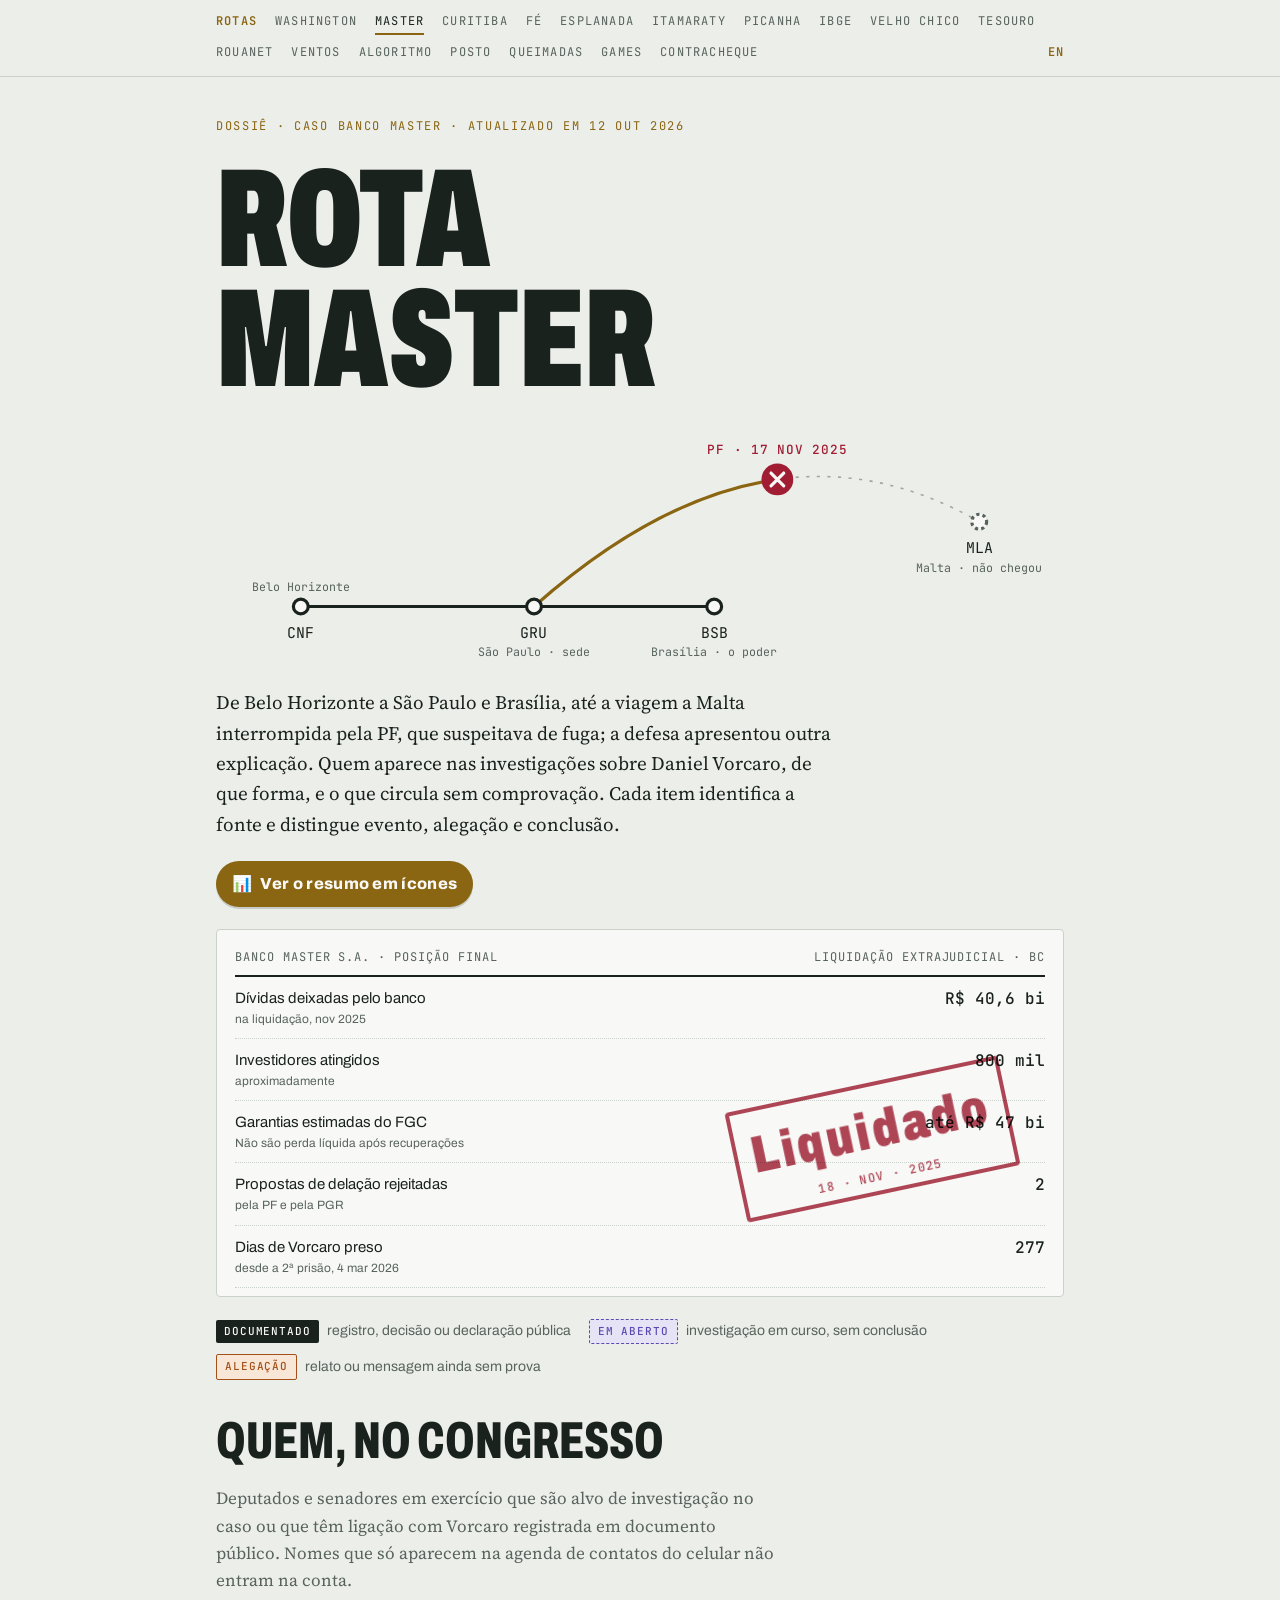
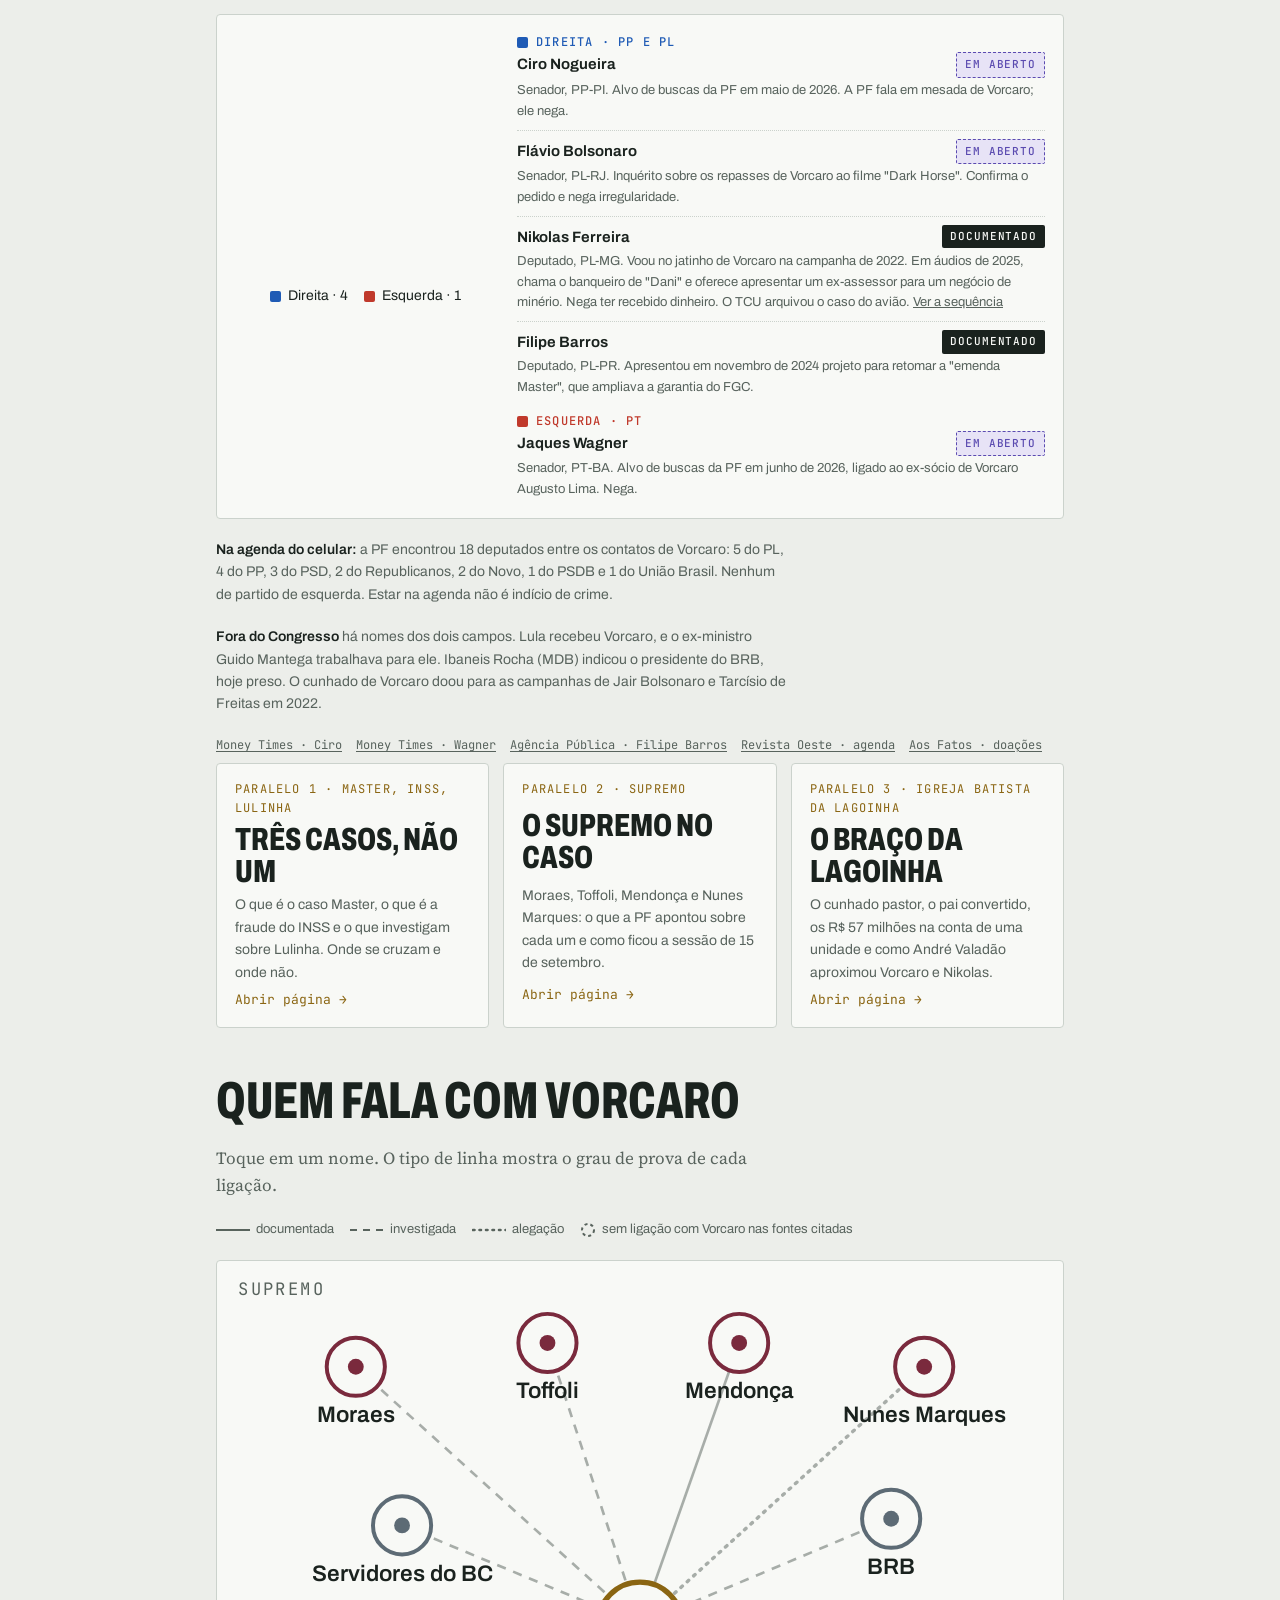
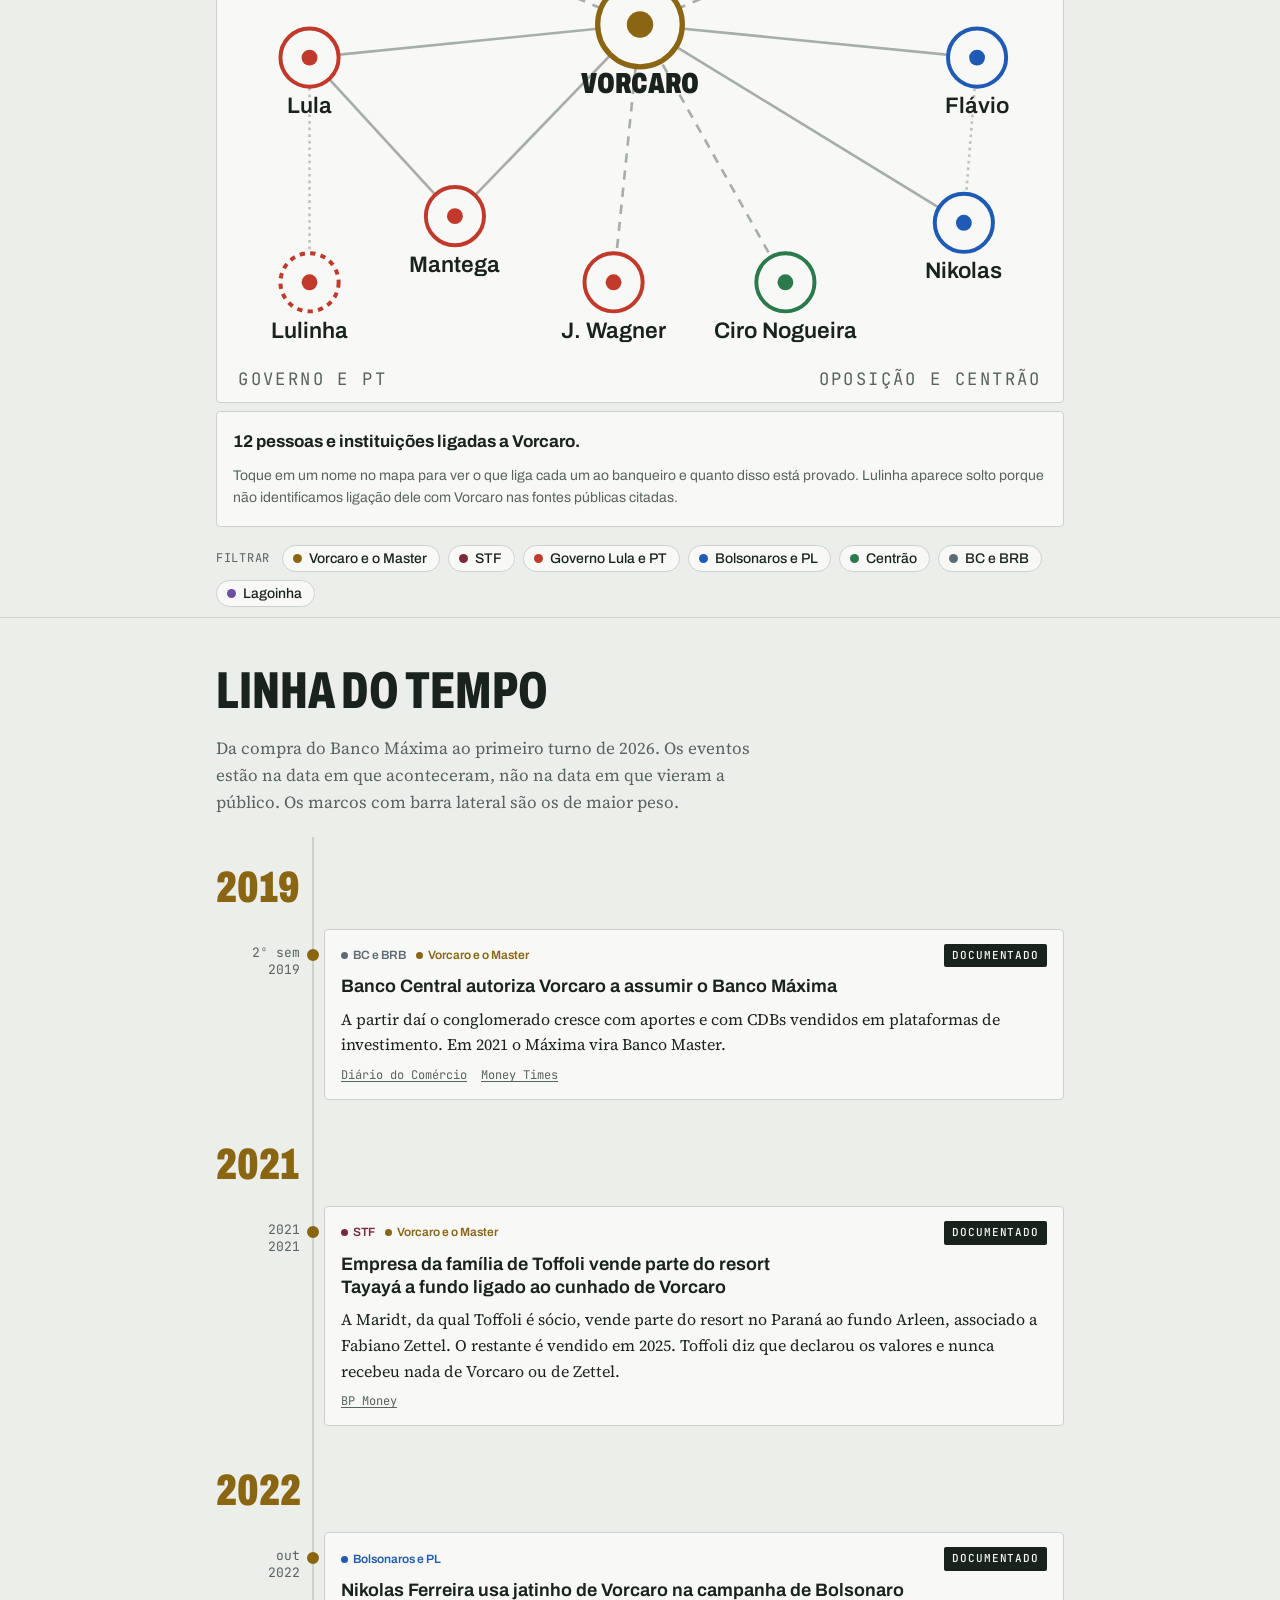
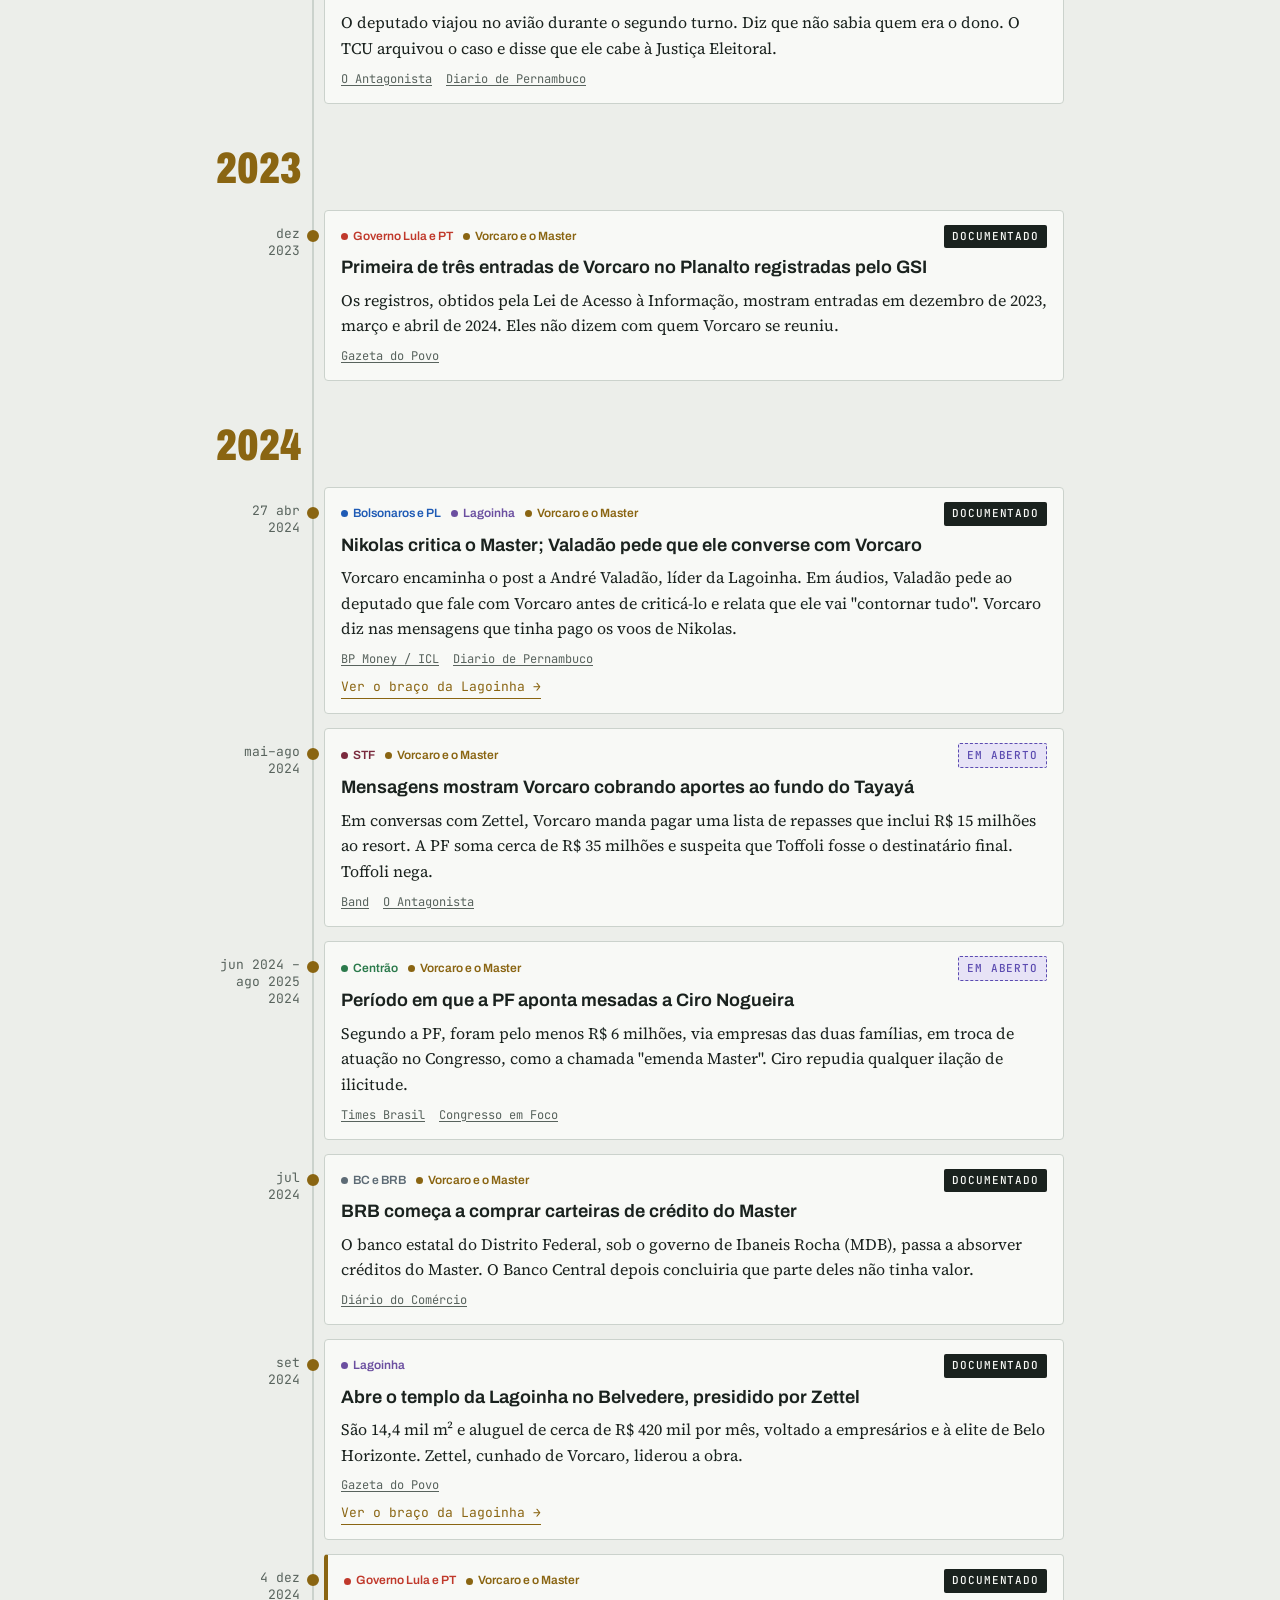
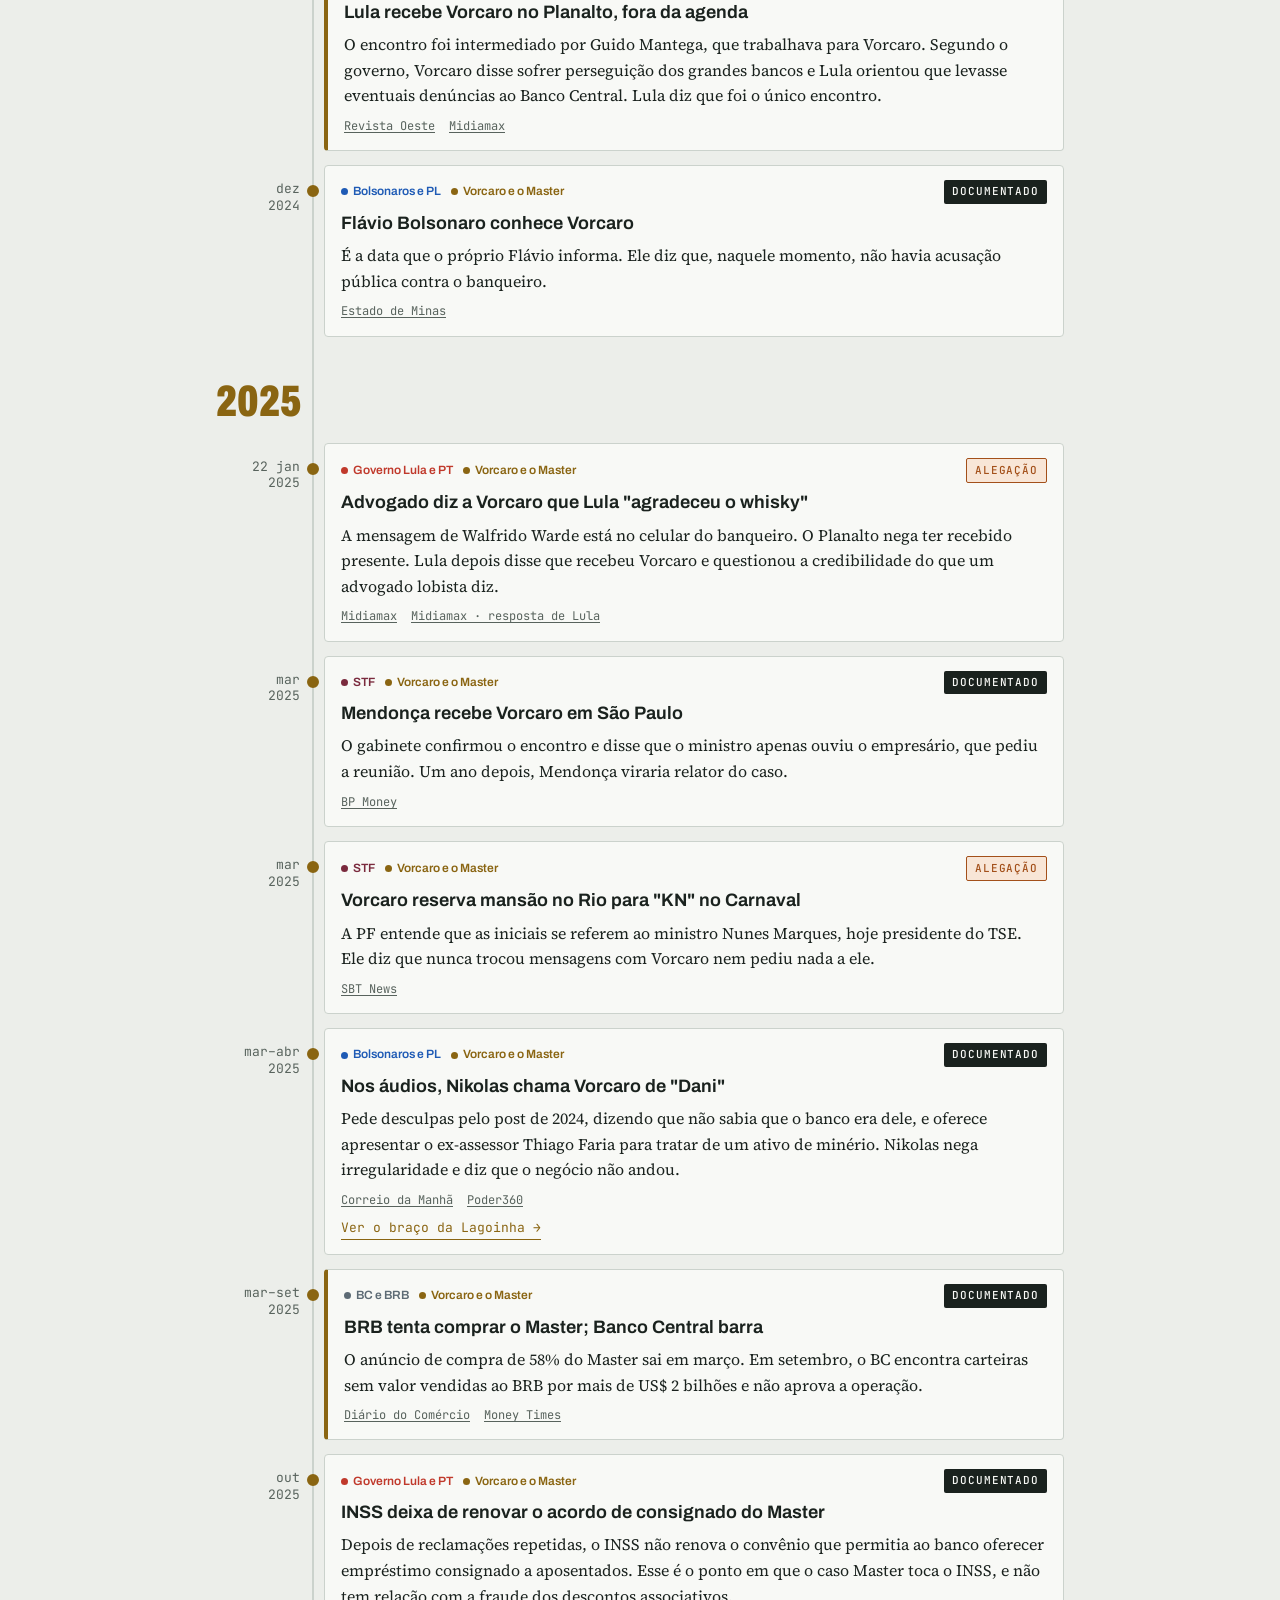
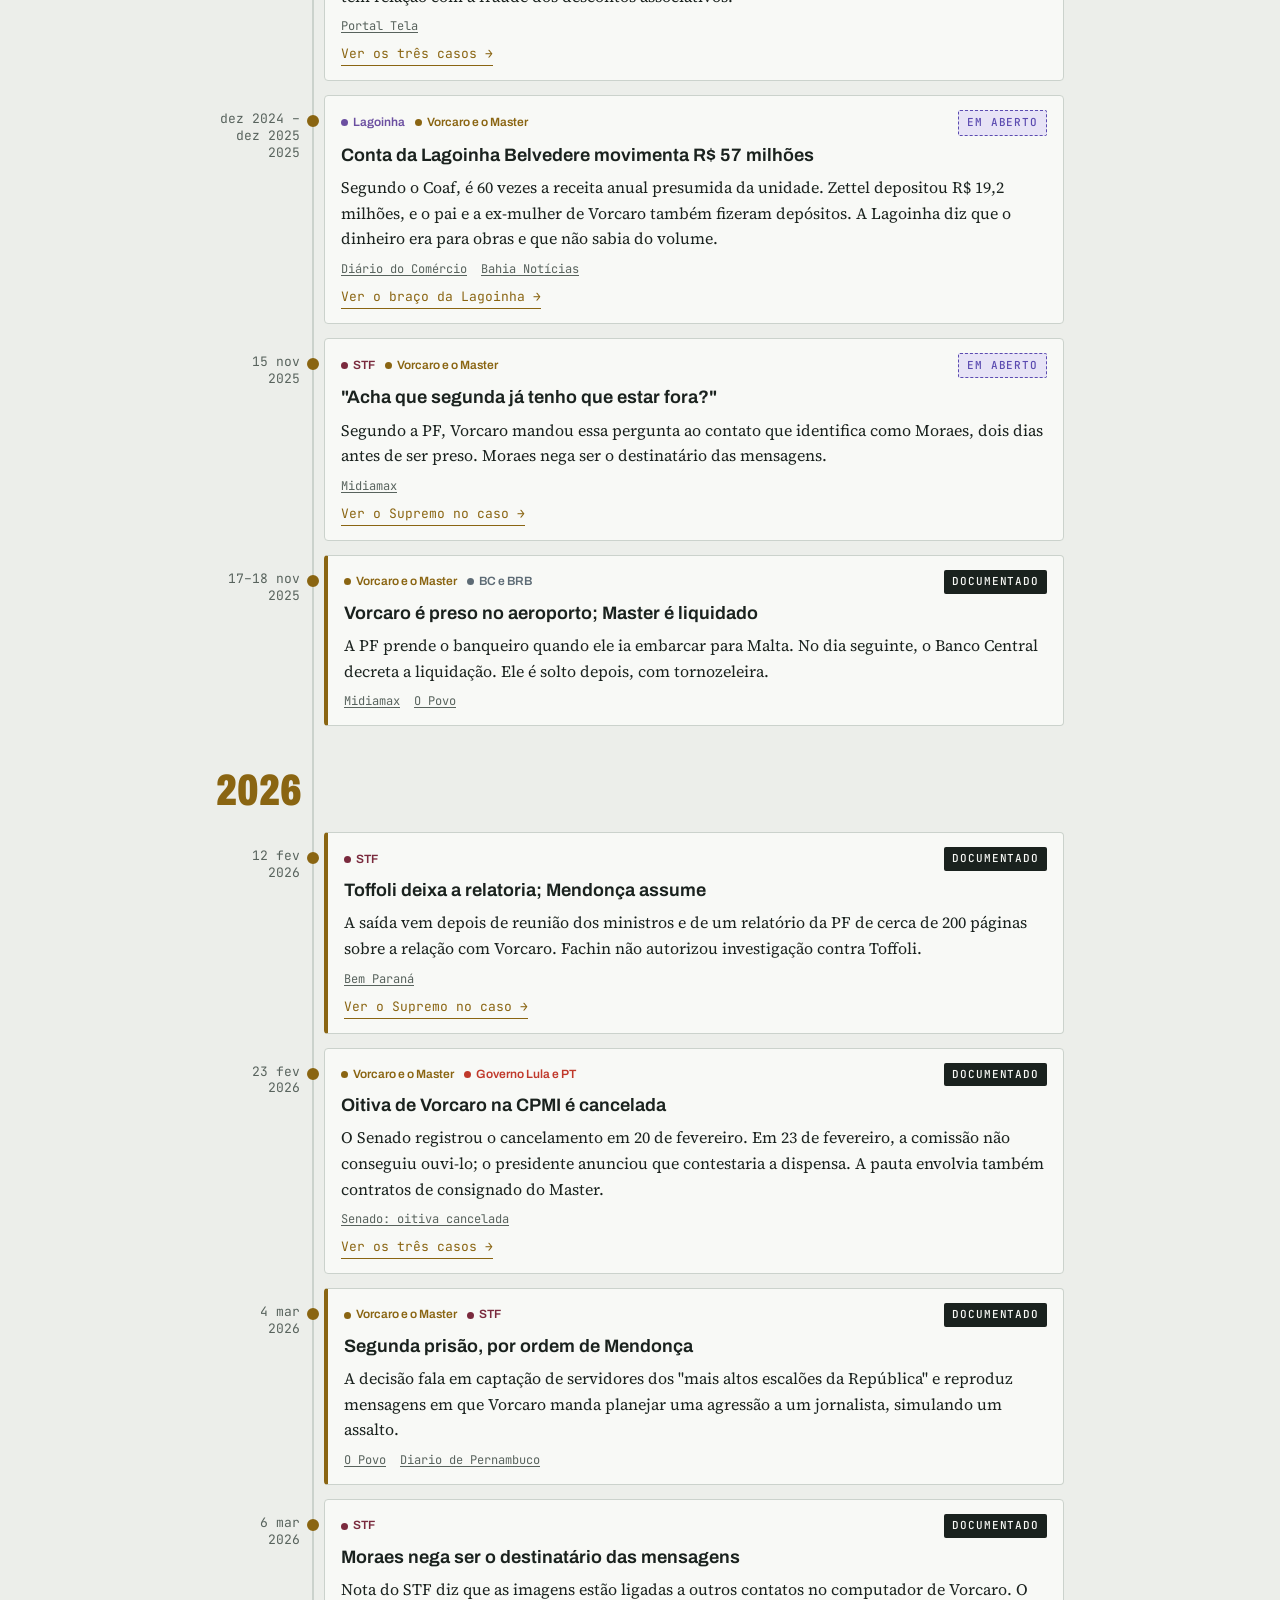
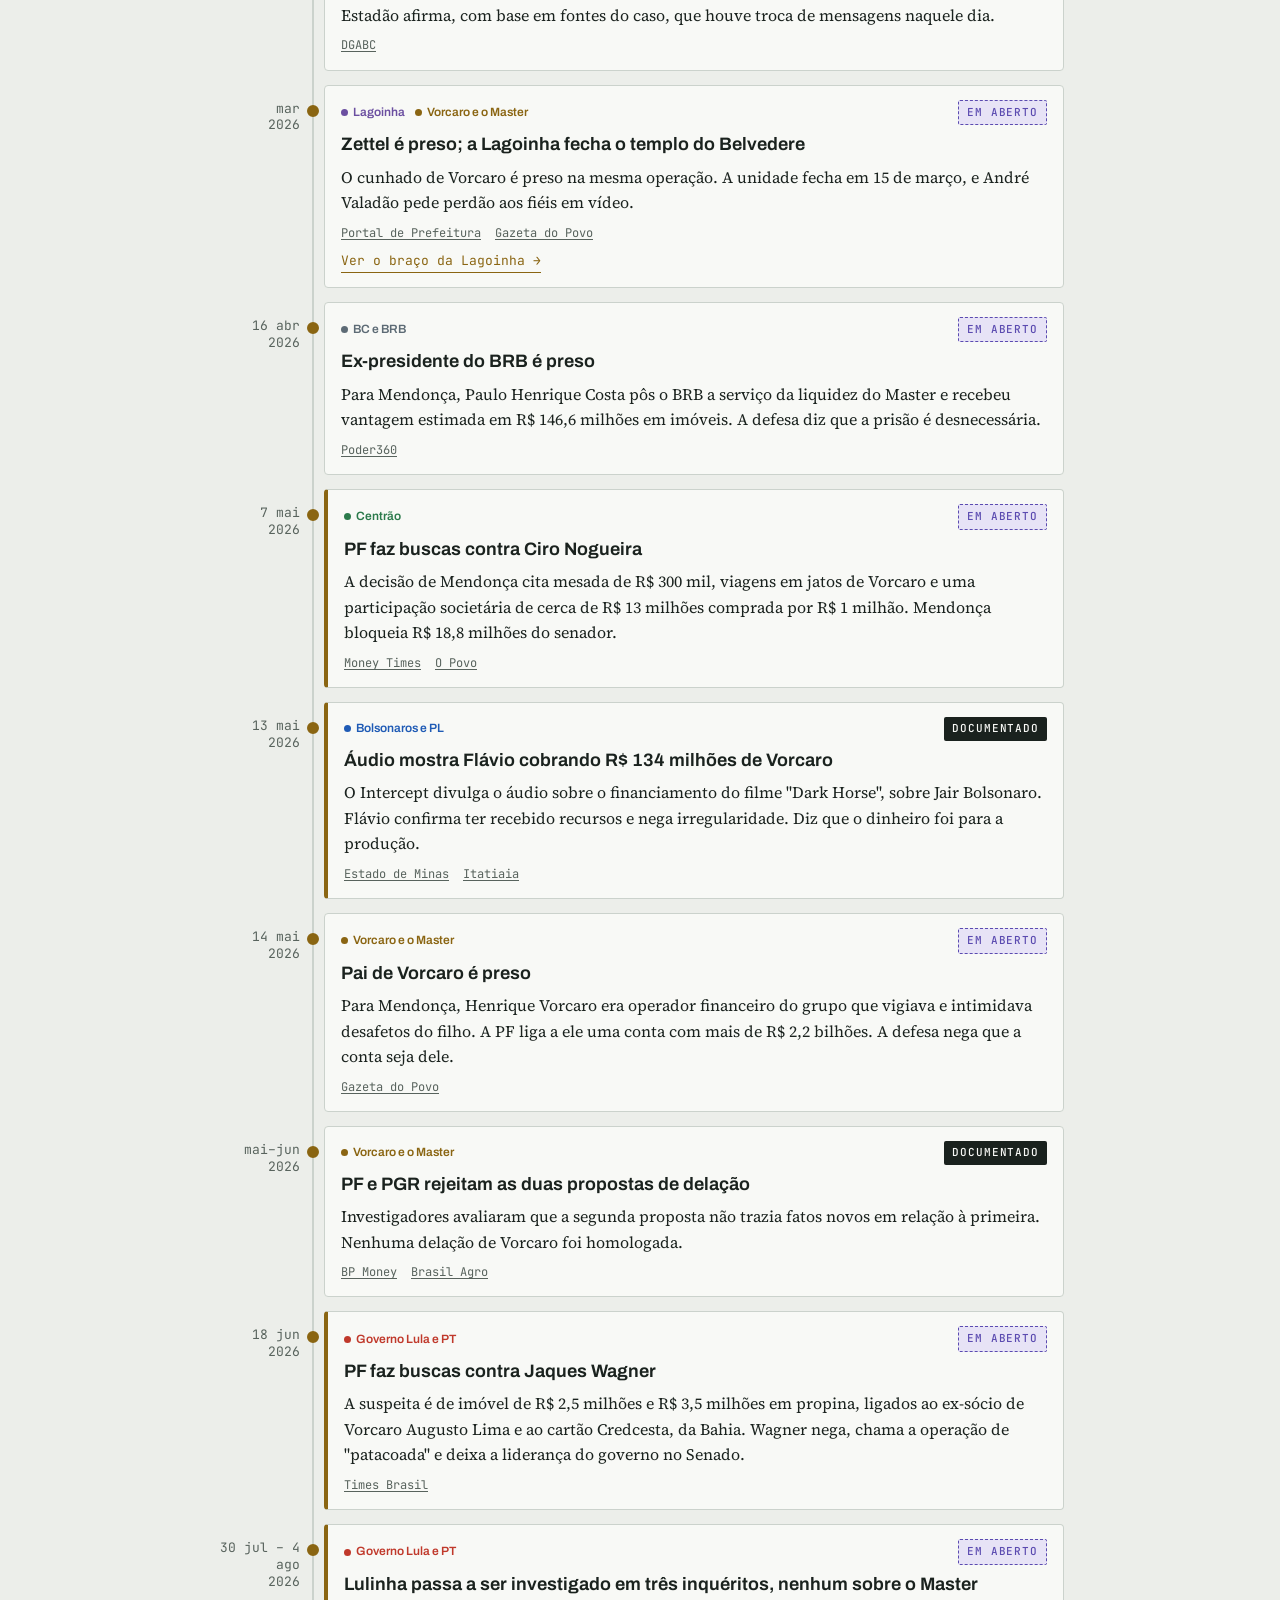
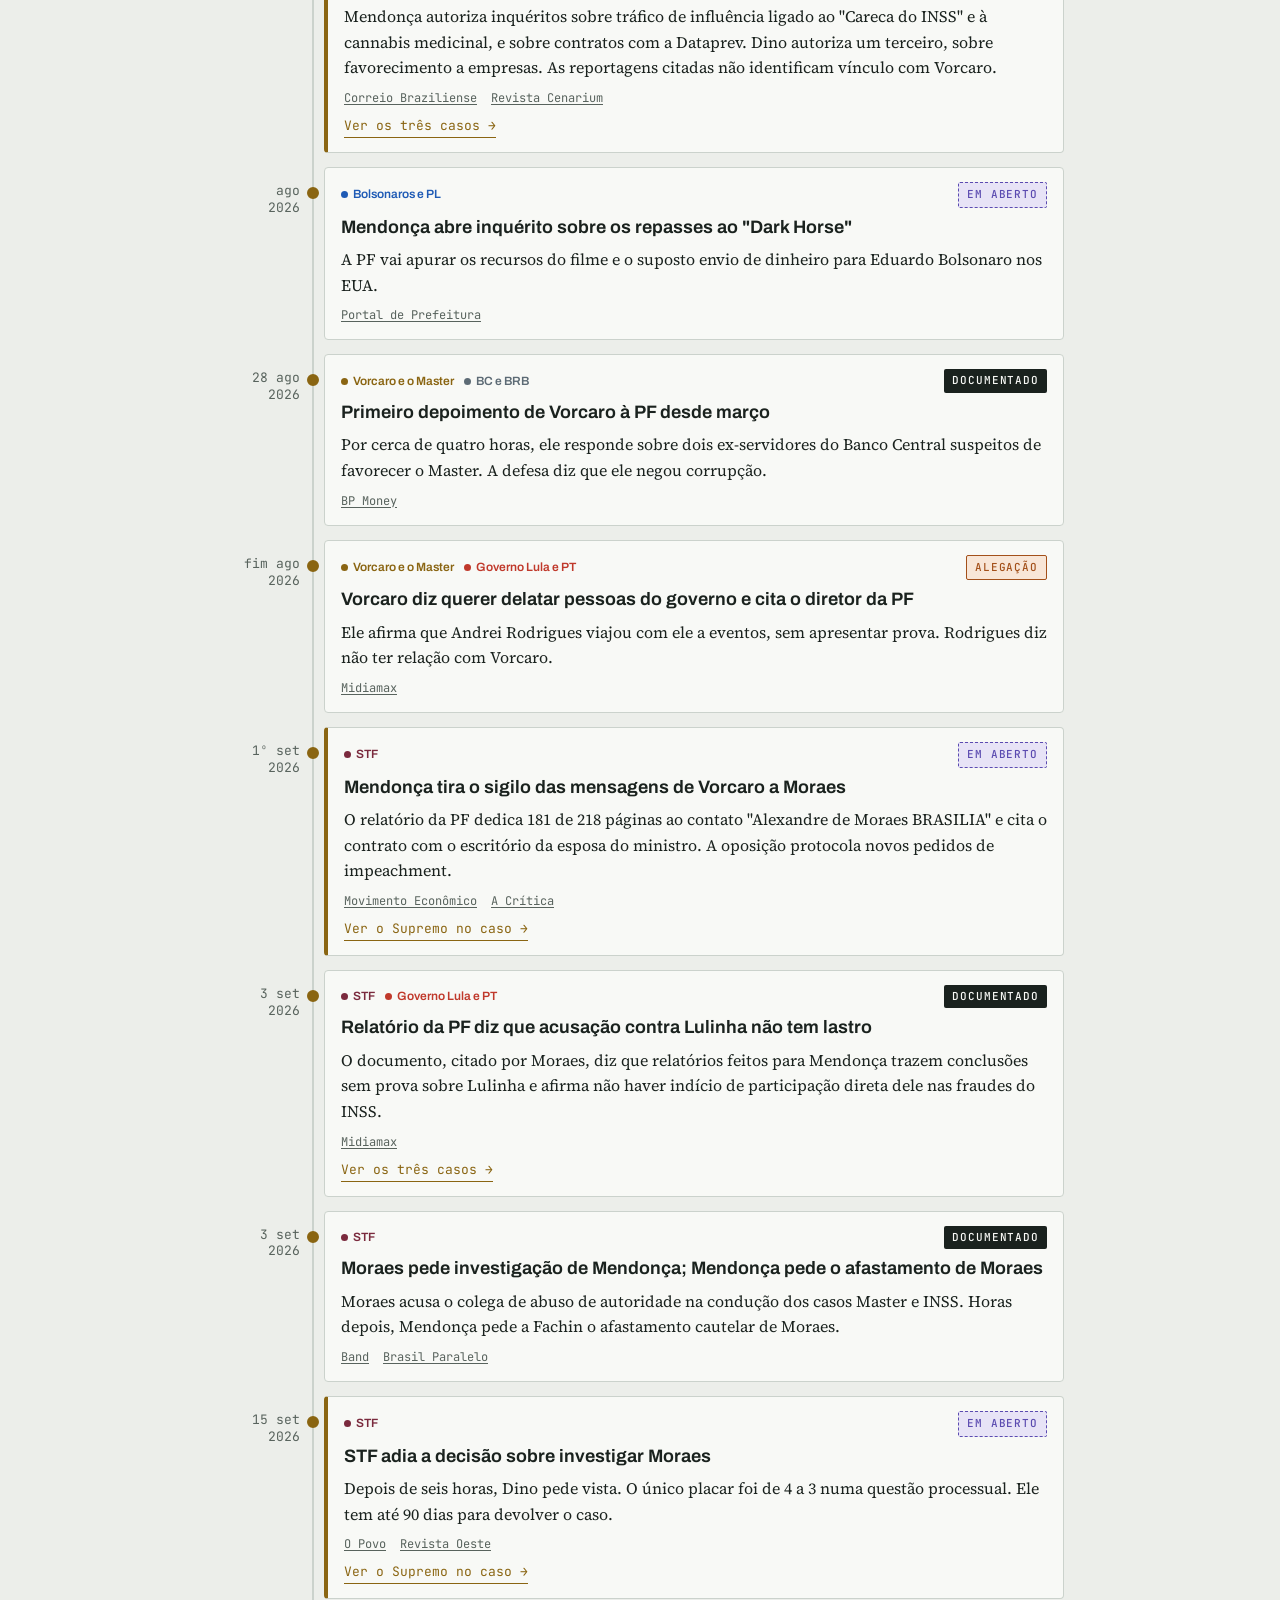
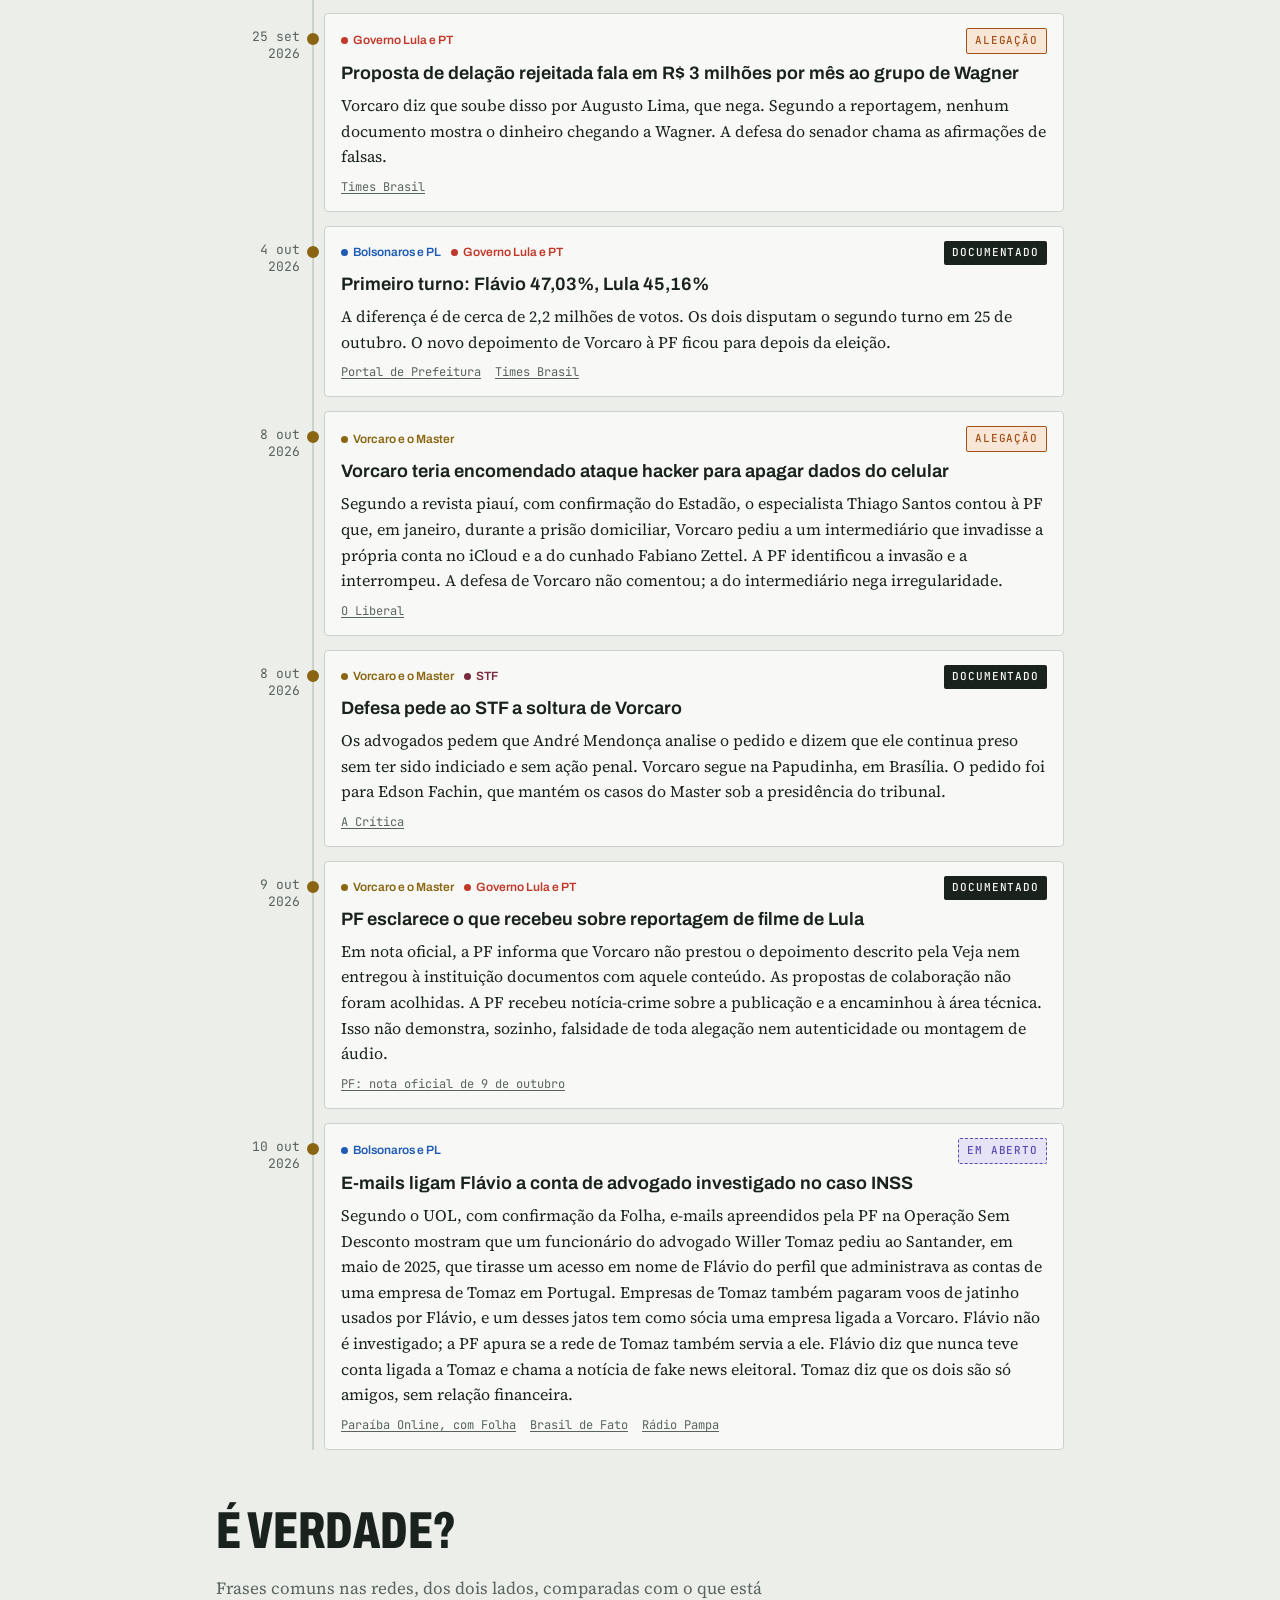
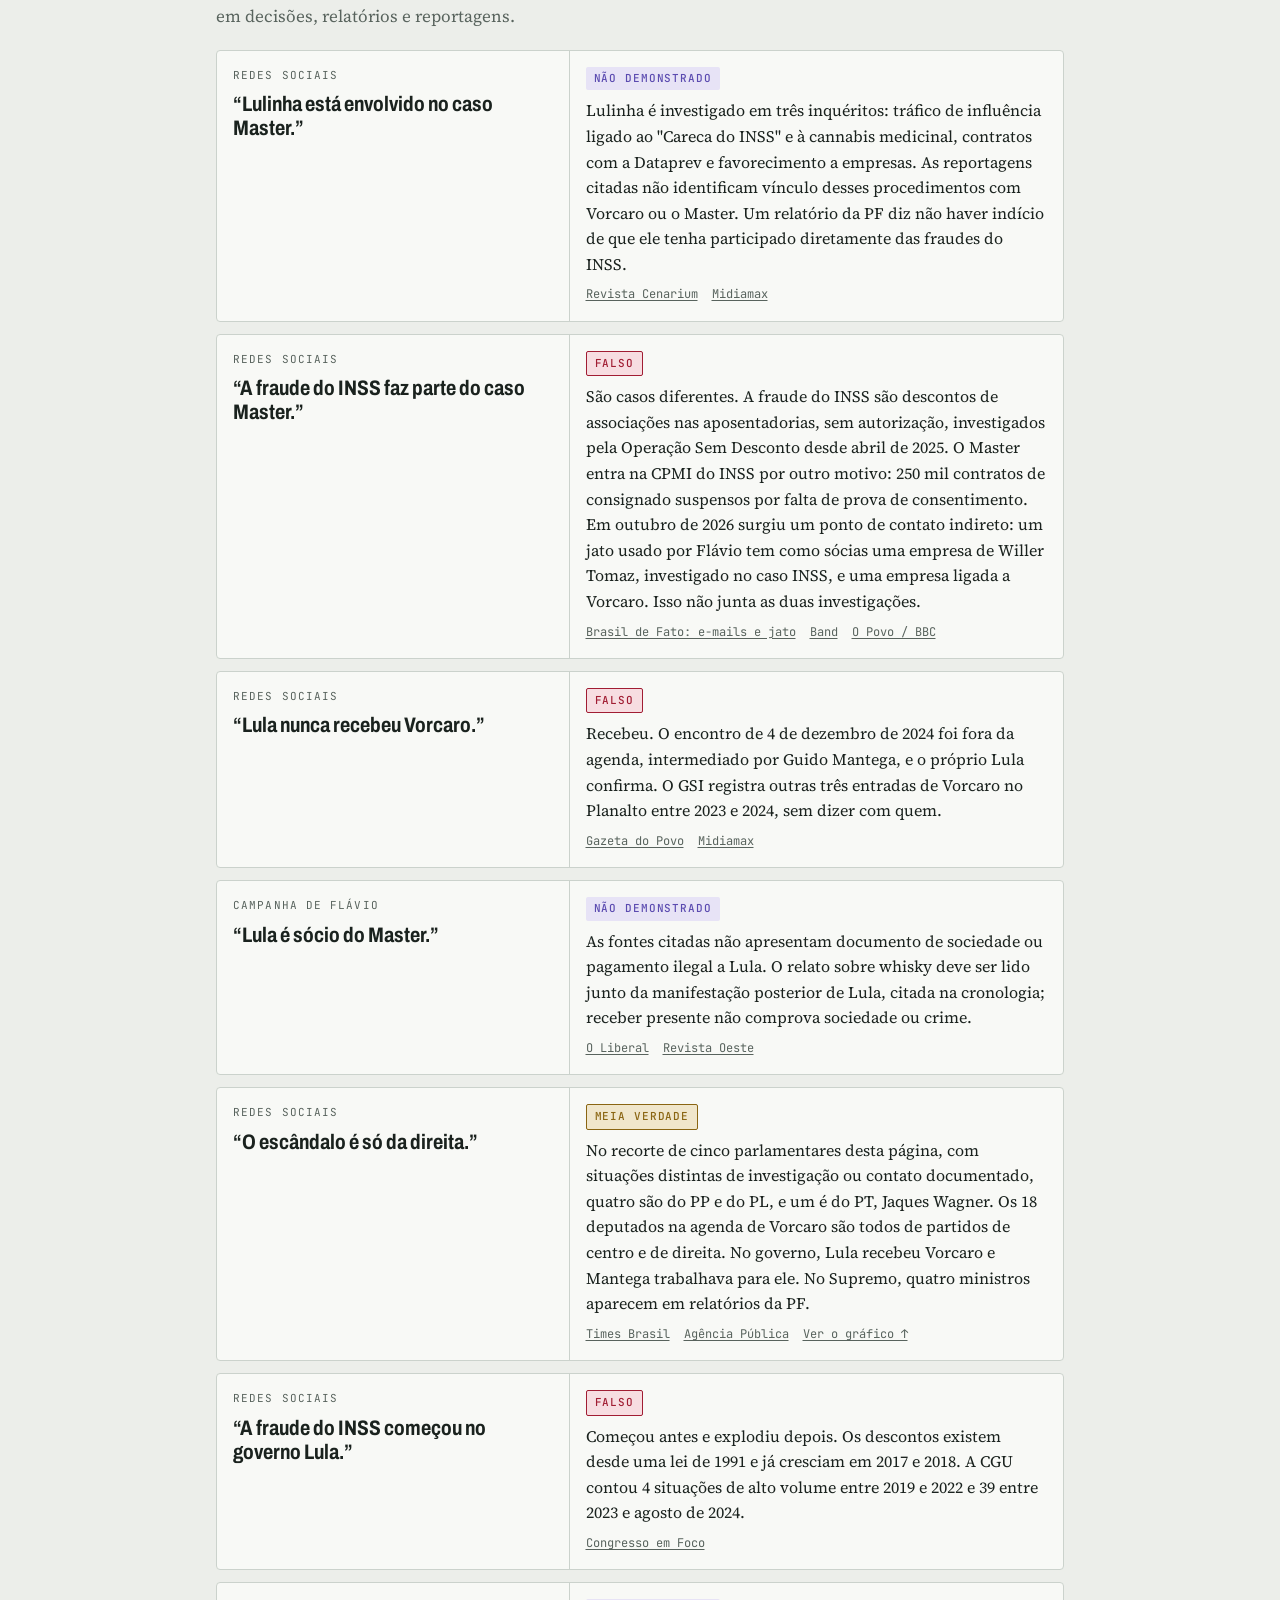
==== commit 8c23d8f2: "Adiciona a Rota do Contracheque ao menu Co-Authored-By: Claude Opus 5.5 <noreply@anthropic.com> Clau" ====
--- a/index.html
+++ b/index.html
@@ -191,7 +191,7 @@
 </head><body>
 
 
-<style>/* barra comum das Rotas */.rotas-bar .rb-lang{margin-left:auto;color:var(--accent);font-weight:600}.rotas-bar{border-bottom:1px solid var(--line);background:var(--bg);font-family:var(--mono);font-size:12px;letter-spacing:.1em;text-transform:uppercase}.rotas-bar>div{max-width:880px;margin:0 auto;padding:10px 16px;display:flex;flex-wrap:wrap;align-items:center;gap:6px 18px}.rotas-bar a{color:var(--muted);text-decoration:none;padding-block:2px;border-bottom:2px solid transparent}.rotas-bar a:hover{color:var(--ink)}.rotas-bar a[aria-current]{color:var(--ink);border-bottom-color:var(--accent)}.rotas-bar .rb-home{color:var(--accent);font-weight:600}.rv-btn{display:inline-flex;align-items:center;gap:8px;justify-self:start;font-family:var(--ui,system-ui);font-weight:800;font-size:16px;letter-spacing:.02em;text-decoration:none;color:var(--paper,#fff);background:var(--accent);padding:10px 16px;border-radius:999px;box-shadow:0 2px 0 rgba(0,0,0,.15)}.rv-btn:hover{filter:brightness(1.08)}.rv-btn:focus-visible{outline:3px solid var(--ink);outline-offset:2px}.rotas-bar a:focus-visible{outline:3px solid var(--accent);outline-offset:2px}</style><style>/* padrão das Rotas: formato detalhado */body{font-size:17px;line-height:1.6}h1{font-family:var(--display);font-stretch:62%;font-weight:900;font-size:clamp(60px,15vw,140px);line-height:.86;text-transform:uppercase;overflow-wrap:anywhere}h2{font-family:var(--display);font-stretch:66%;font-weight:800;font-size:clamp(34px,7vw,52px);line-height:.95;text-transform:uppercase}</style><nav class="rotas-bar" aria-label="Rotas"><div><a class="rb-home" href="https://fcarvalhodev.github.io/rotas/">Rotas</a><a href="https://fcarvalhodev.github.io/rota-washington/">Washington</a><a href="https://fcarvalhodev.github.io/rota-master/" aria-current="page">Master</a><a href="https://fcarvalhodev.github.io/rota-curitiba/">Curitiba</a><a href="https://fcarvalhodev.github.io/rota-da-fe/">Fé</a><a href="https://fcarvalhodev.github.io/rota-esplanada/">Esplanada</a><a href="https://fcarvalhodev.github.io/rota-itamaraty/">Itamaraty</a><a href="https://fcarvalhodev.github.io/rota-da-picanha/">Picanha</a><a href="https://fcarvalhodev.github.io/rota-do-ibge/">IBGE</a><a href="https://fcarvalhodev.github.io/rota-velho-chico/">Velho Chico</a><a href="https://fcarvalhodev.github.io/rota-do-tesouro/">Tesouro</a><a href="https://fcarvalhodev.github.io/rota-rouanet/">Rouanet</a><a href="https://fcarvalhodev.github.io/rota-dos-ventos/">Ventos</a><a href="https://fcarvalhodev.github.io/rota-do-algoritmo/">Algoritmo</a><a href="https://fcarvalhodev.github.io/rota-do-posto/">Posto</a><a href="https://fcarvalhodev.github.io/rota-das-queimadas/">Queimadas</a><a href="https://fcarvalhodev.github.io/rota-dos-games/">Games</a><a class="rb-lang" href="en/" hreflang="en" lang="en">EN</a></div></nav>
+<style>/* barra comum das Rotas */.rotas-bar .rb-lang{margin-left:auto;color:var(--accent);font-weight:600}.rotas-bar{border-bottom:1px solid var(--line);background:var(--bg);font-family:var(--mono);font-size:12px;letter-spacing:.1em;text-transform:uppercase}.rotas-bar>div{max-width:880px;margin:0 auto;padding:10px 16px;display:flex;flex-wrap:wrap;align-items:center;gap:6px 18px}.rotas-bar a{color:var(--muted);text-decoration:none;padding-block:2px;border-bottom:2px solid transparent}.rotas-bar a:hover{color:var(--ink)}.rotas-bar a[aria-current]{color:var(--ink);border-bottom-color:var(--accent)}.rotas-bar .rb-home{color:var(--accent);font-weight:600}.rv-btn{display:inline-flex;align-items:center;gap:8px;justify-self:start;font-family:var(--ui,system-ui);font-weight:800;font-size:16px;letter-spacing:.02em;text-decoration:none;color:var(--paper,#fff);background:var(--accent);padding:10px 16px;border-radius:999px;box-shadow:0 2px 0 rgba(0,0,0,.15)}.rv-btn:hover{filter:brightness(1.08)}.rv-btn:focus-visible{outline:3px solid var(--ink);outline-offset:2px}.rotas-bar a:focus-visible{outline:3px solid var(--accent);outline-offset:2px}</style><style>/* padrão das Rotas: formato detalhado */body{font-size:17px;line-height:1.6}h1{font-family:var(--display);font-stretch:62%;font-weight:900;font-size:clamp(60px,15vw,140px);line-height:.86;text-transform:uppercase;overflow-wrap:anywhere}h2{font-family:var(--display);font-stretch:66%;font-weight:800;font-size:clamp(34px,7vw,52px);line-height:.95;text-transform:uppercase}</style><nav class="rotas-bar" aria-label="Rotas"><div><a class="rb-home" href="https://fcarvalhodev.github.io/rotas/">Rotas</a><a href="https://fcarvalhodev.github.io/rota-washington/">Washington</a><a href="https://fcarvalhodev.github.io/rota-master/" aria-current="page">Master</a><a href="https://fcarvalhodev.github.io/rota-curitiba/">Curitiba</a><a href="https://fcarvalhodev.github.io/rota-da-fe/">Fé</a><a href="https://fcarvalhodev.github.io/rota-esplanada/">Esplanada</a><a href="https://fcarvalhodev.github.io/rota-itamaraty/">Itamaraty</a><a href="https://fcarvalhodev.github.io/rota-da-picanha/">Picanha</a><a href="https://fcarvalhodev.github.io/rota-do-ibge/">IBGE</a><a href="https://fcarvalhodev.github.io/rota-velho-chico/">Velho Chico</a><a href="https://fcarvalhodev.github.io/rota-do-tesouro/">Tesouro</a><a href="https://fcarvalhodev.github.io/rota-rouanet/">Rouanet</a><a href="https://fcarvalhodev.github.io/rota-dos-ventos/">Ventos</a><a href="https://fcarvalhodev.github.io/rota-do-algoritmo/">Algoritmo</a><a href="https://fcarvalhodev.github.io/rota-do-posto/">Posto</a><a href="https://fcarvalhodev.github.io/rota-das-queimadas/">Queimadas</a><a href="https://fcarvalhodev.github.io/rota-dos-games/">Games</a><a href="https://fcarvalhodev.github.io/rota-do-contracheque/">Contracheque</a><a class="rb-lang" href="en/" hreflang="en" lang="en">EN</a></div></nav>
 <header class="wrap hero">
   <div class="kicker">Dossiê · Caso Banco Master · atualizado em 12 out 2026</div>
   <h1>Rota<br>Master</h1>
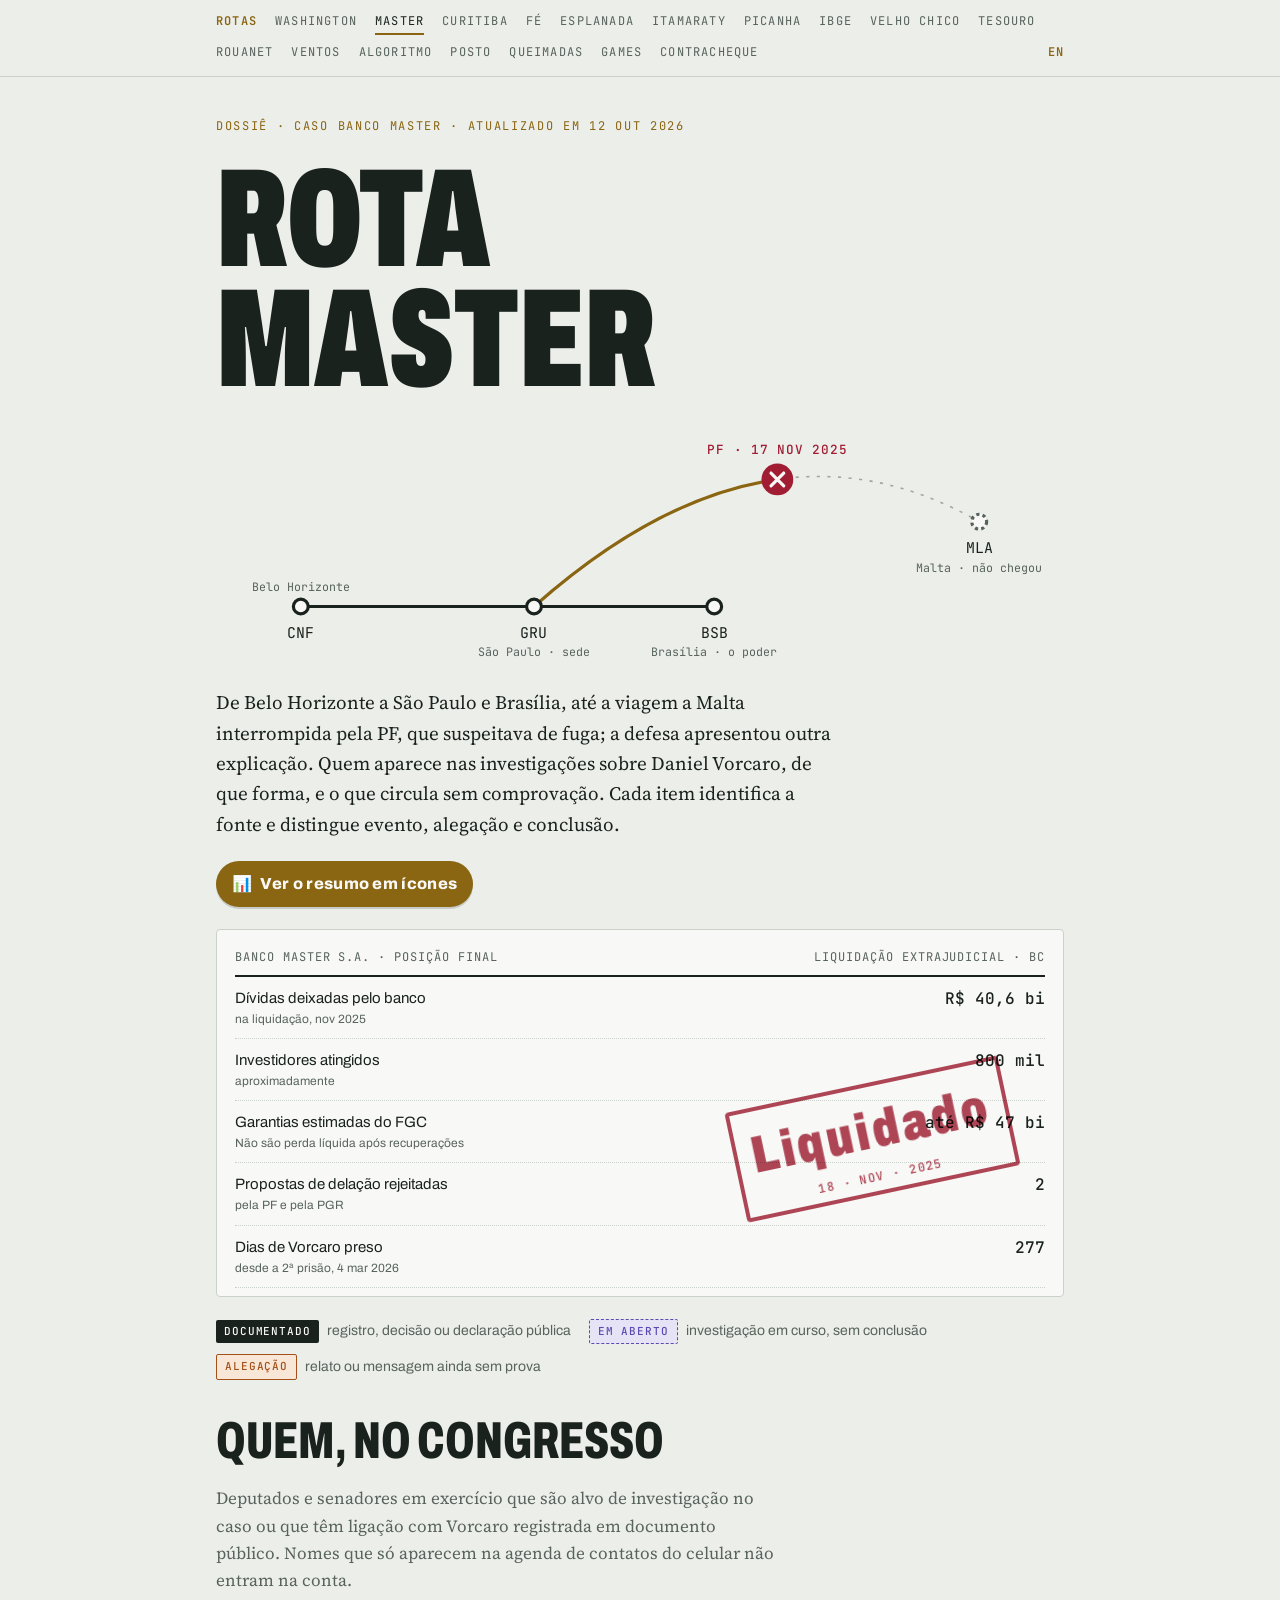
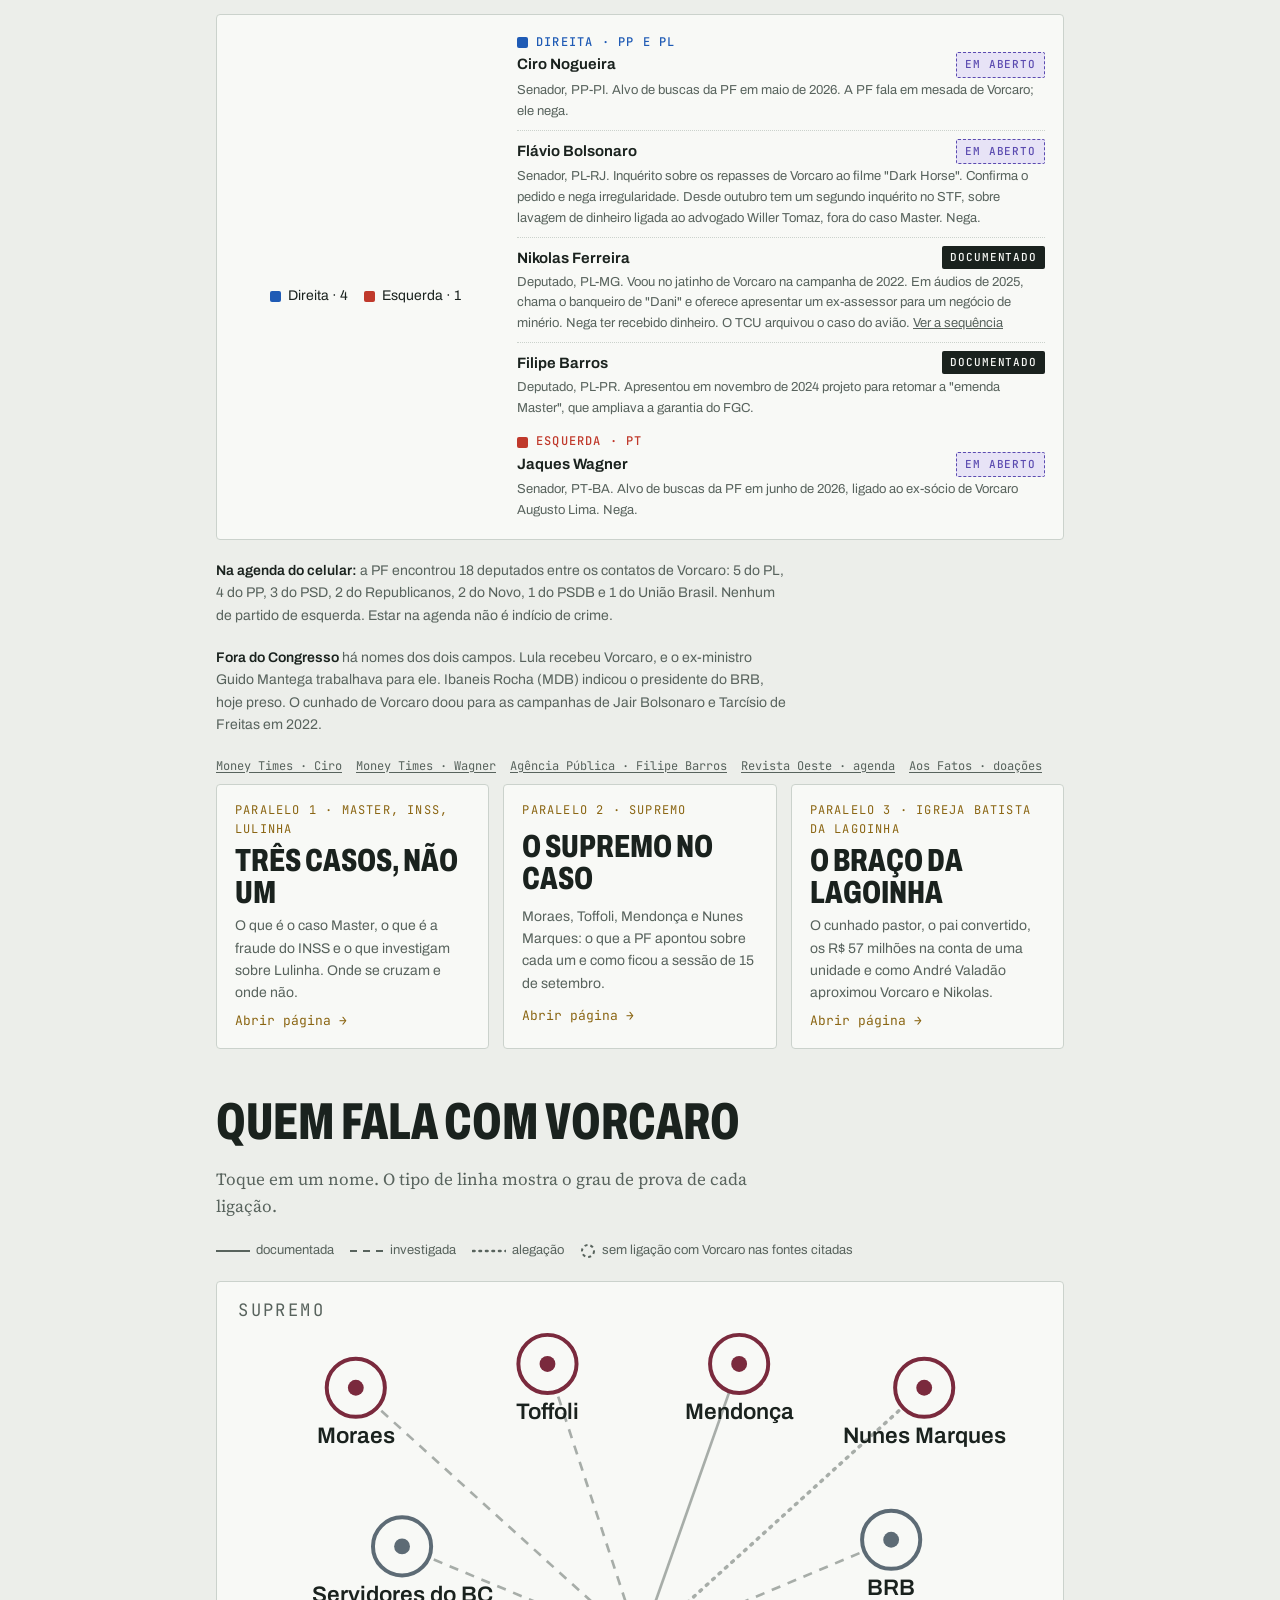
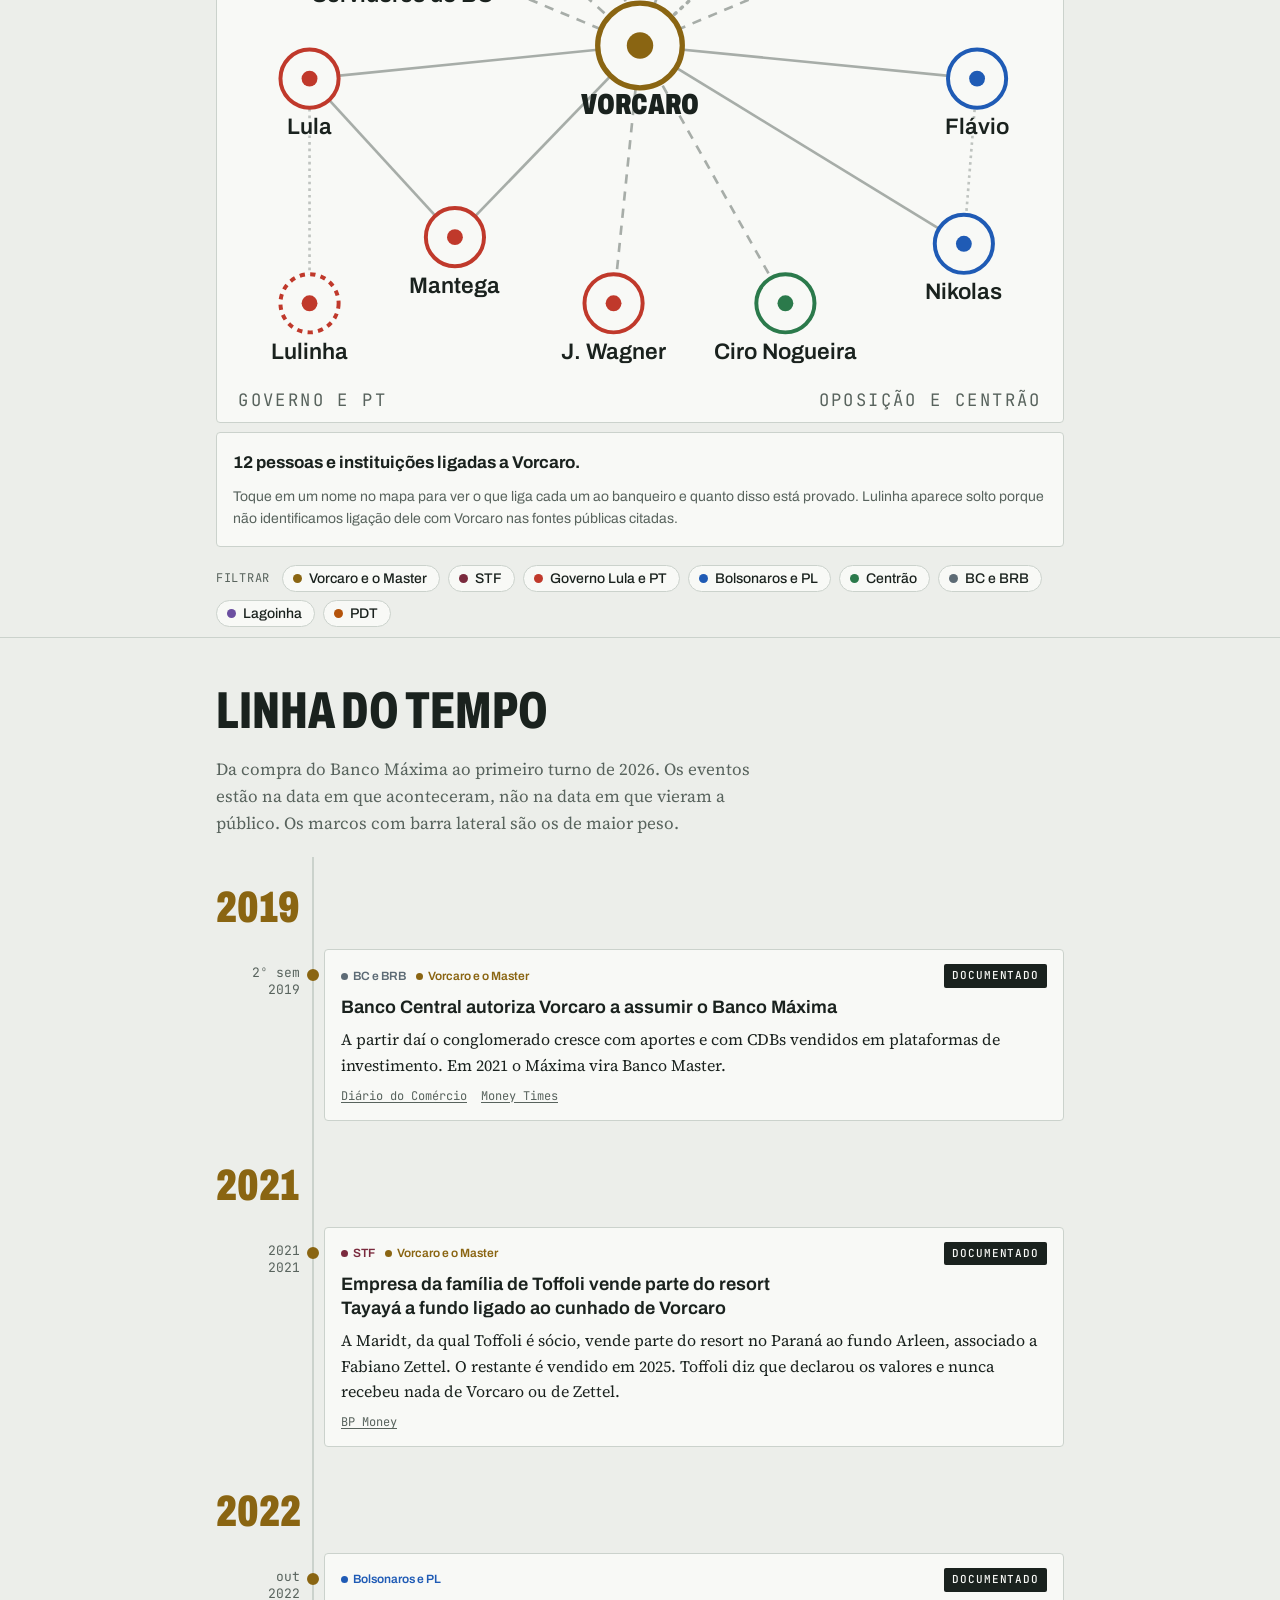
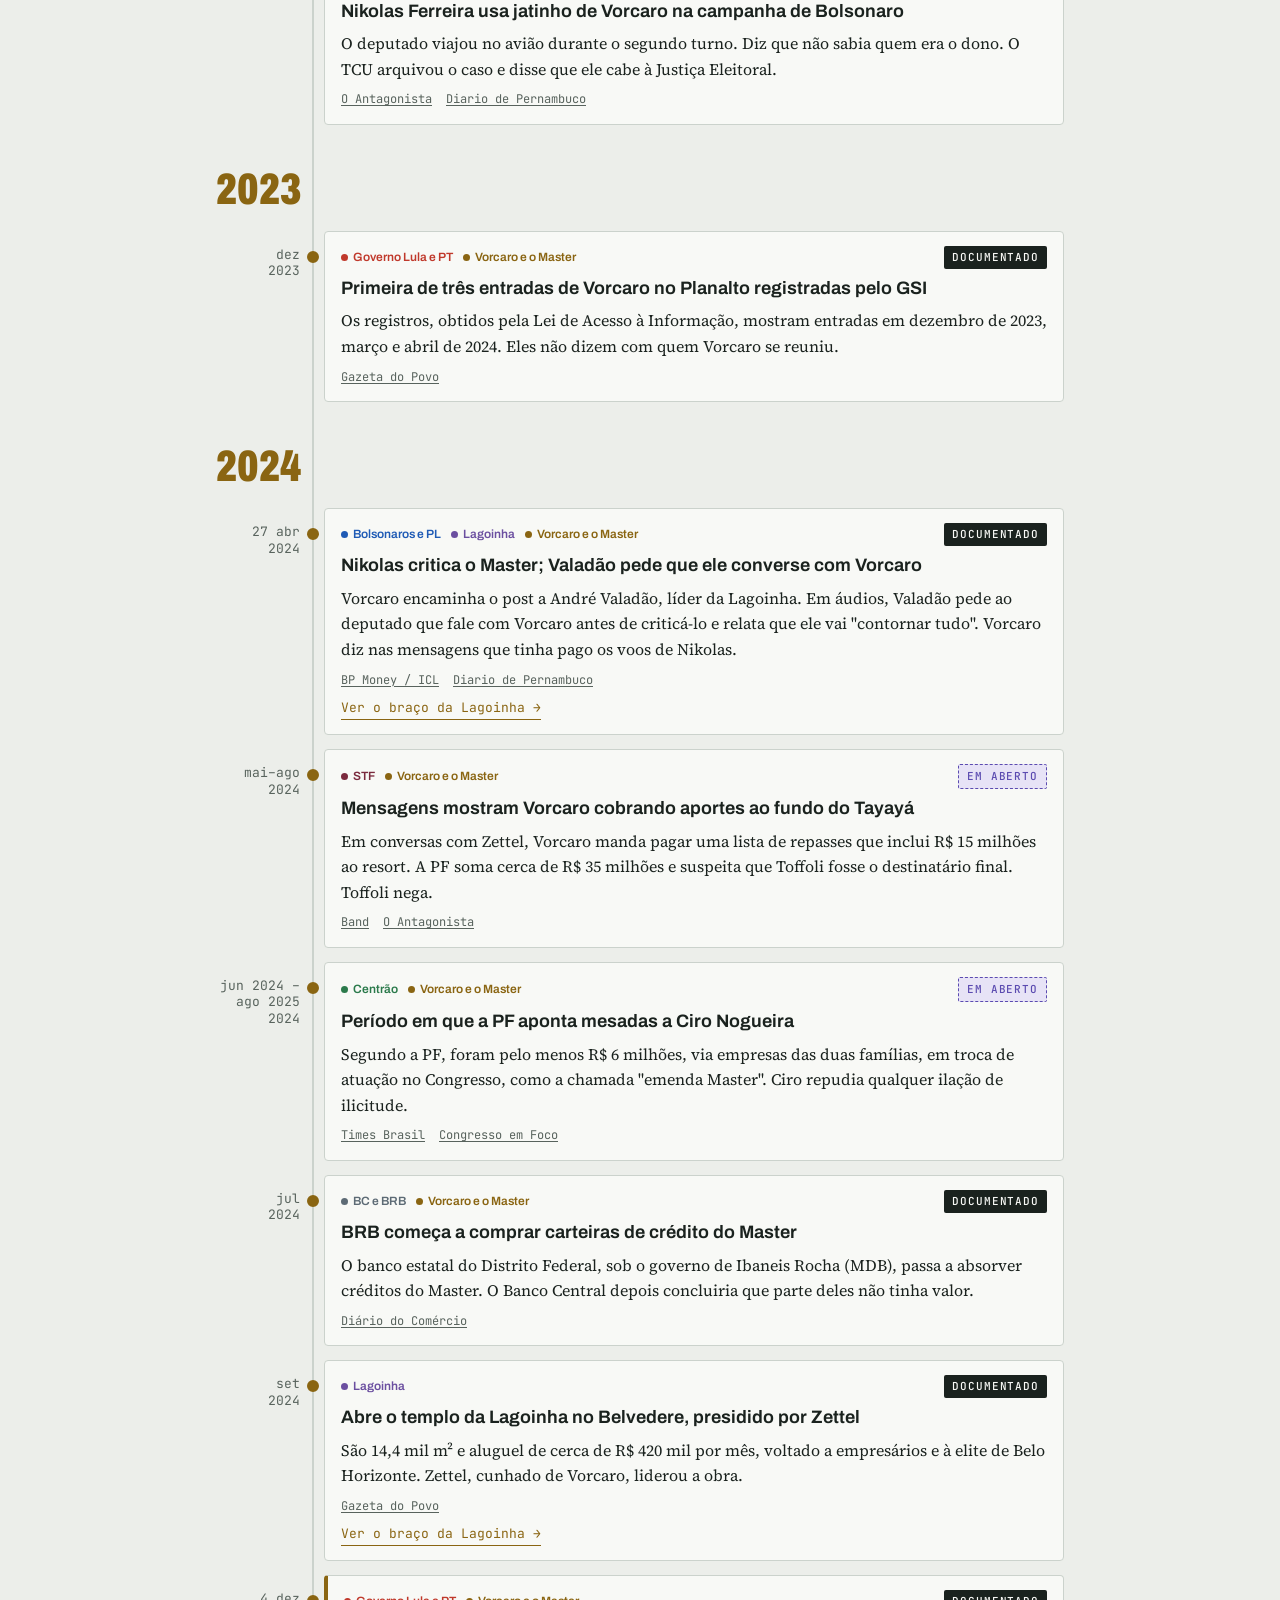
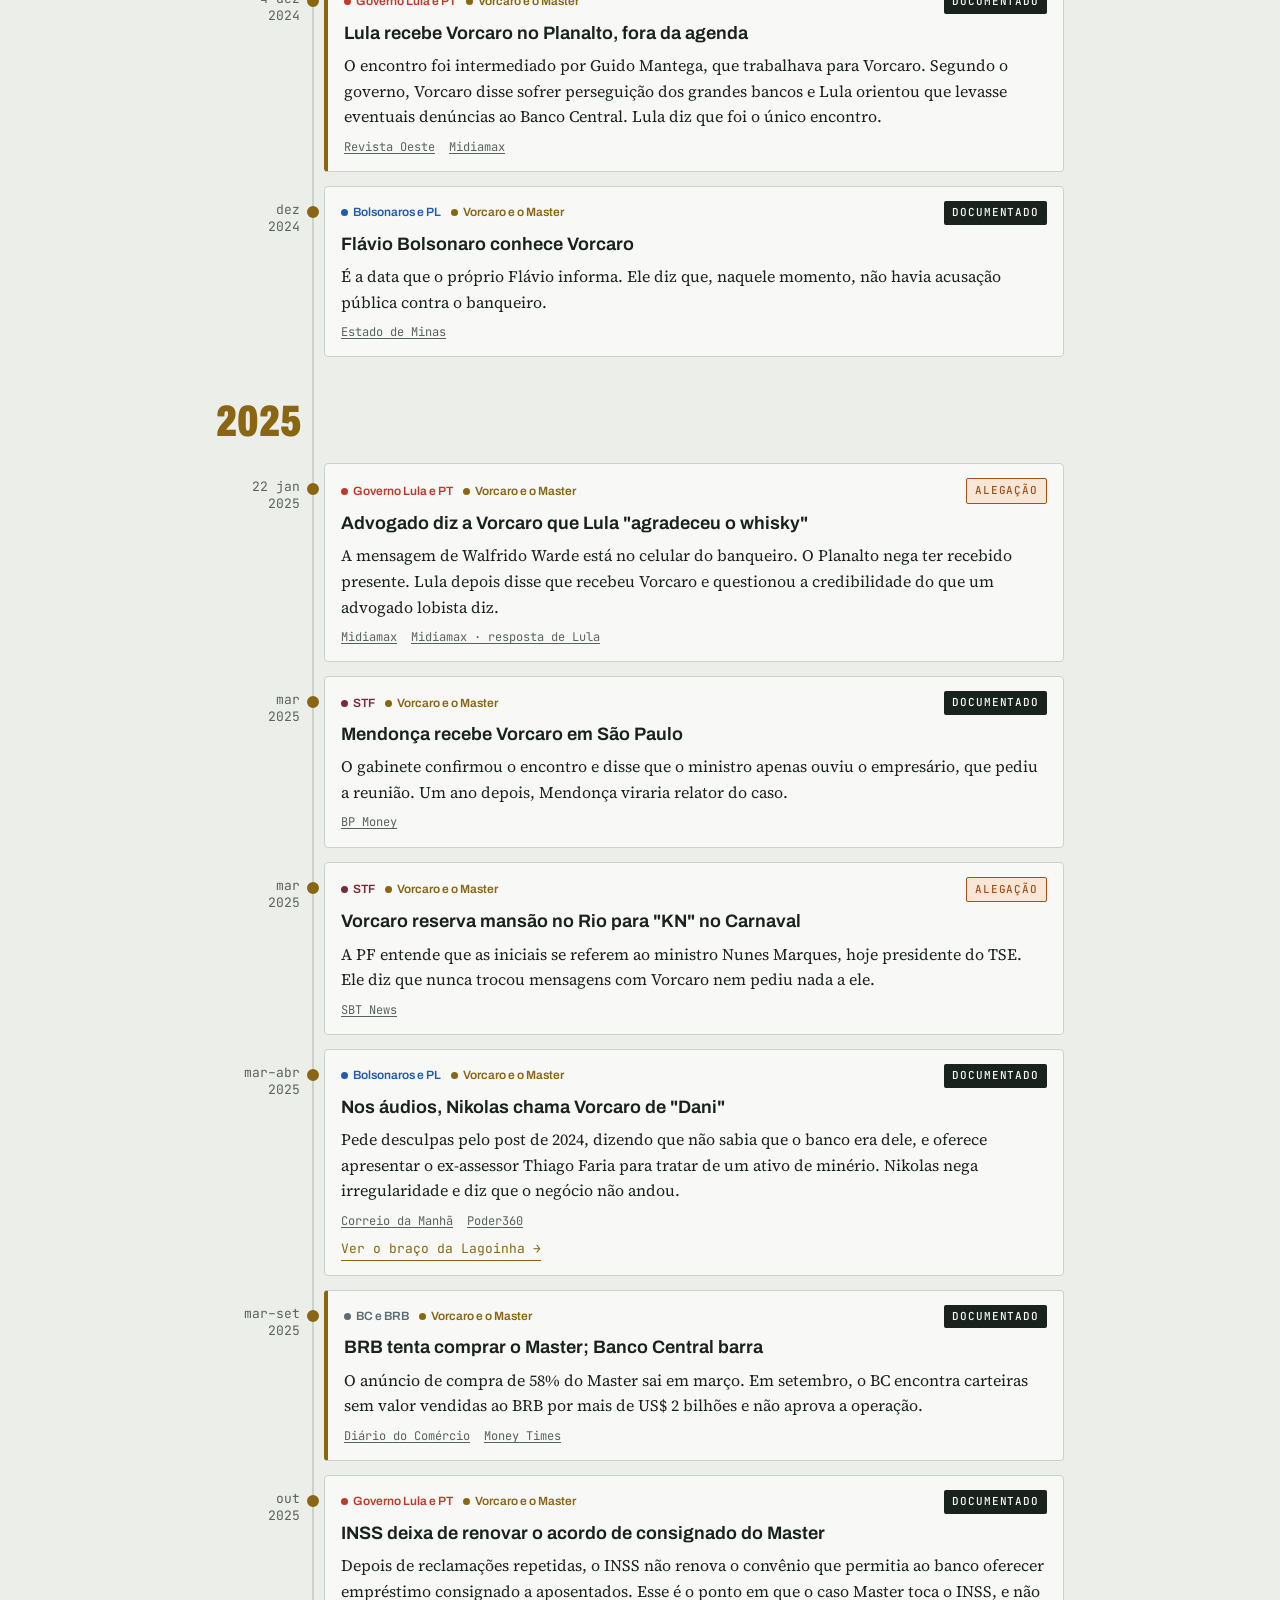
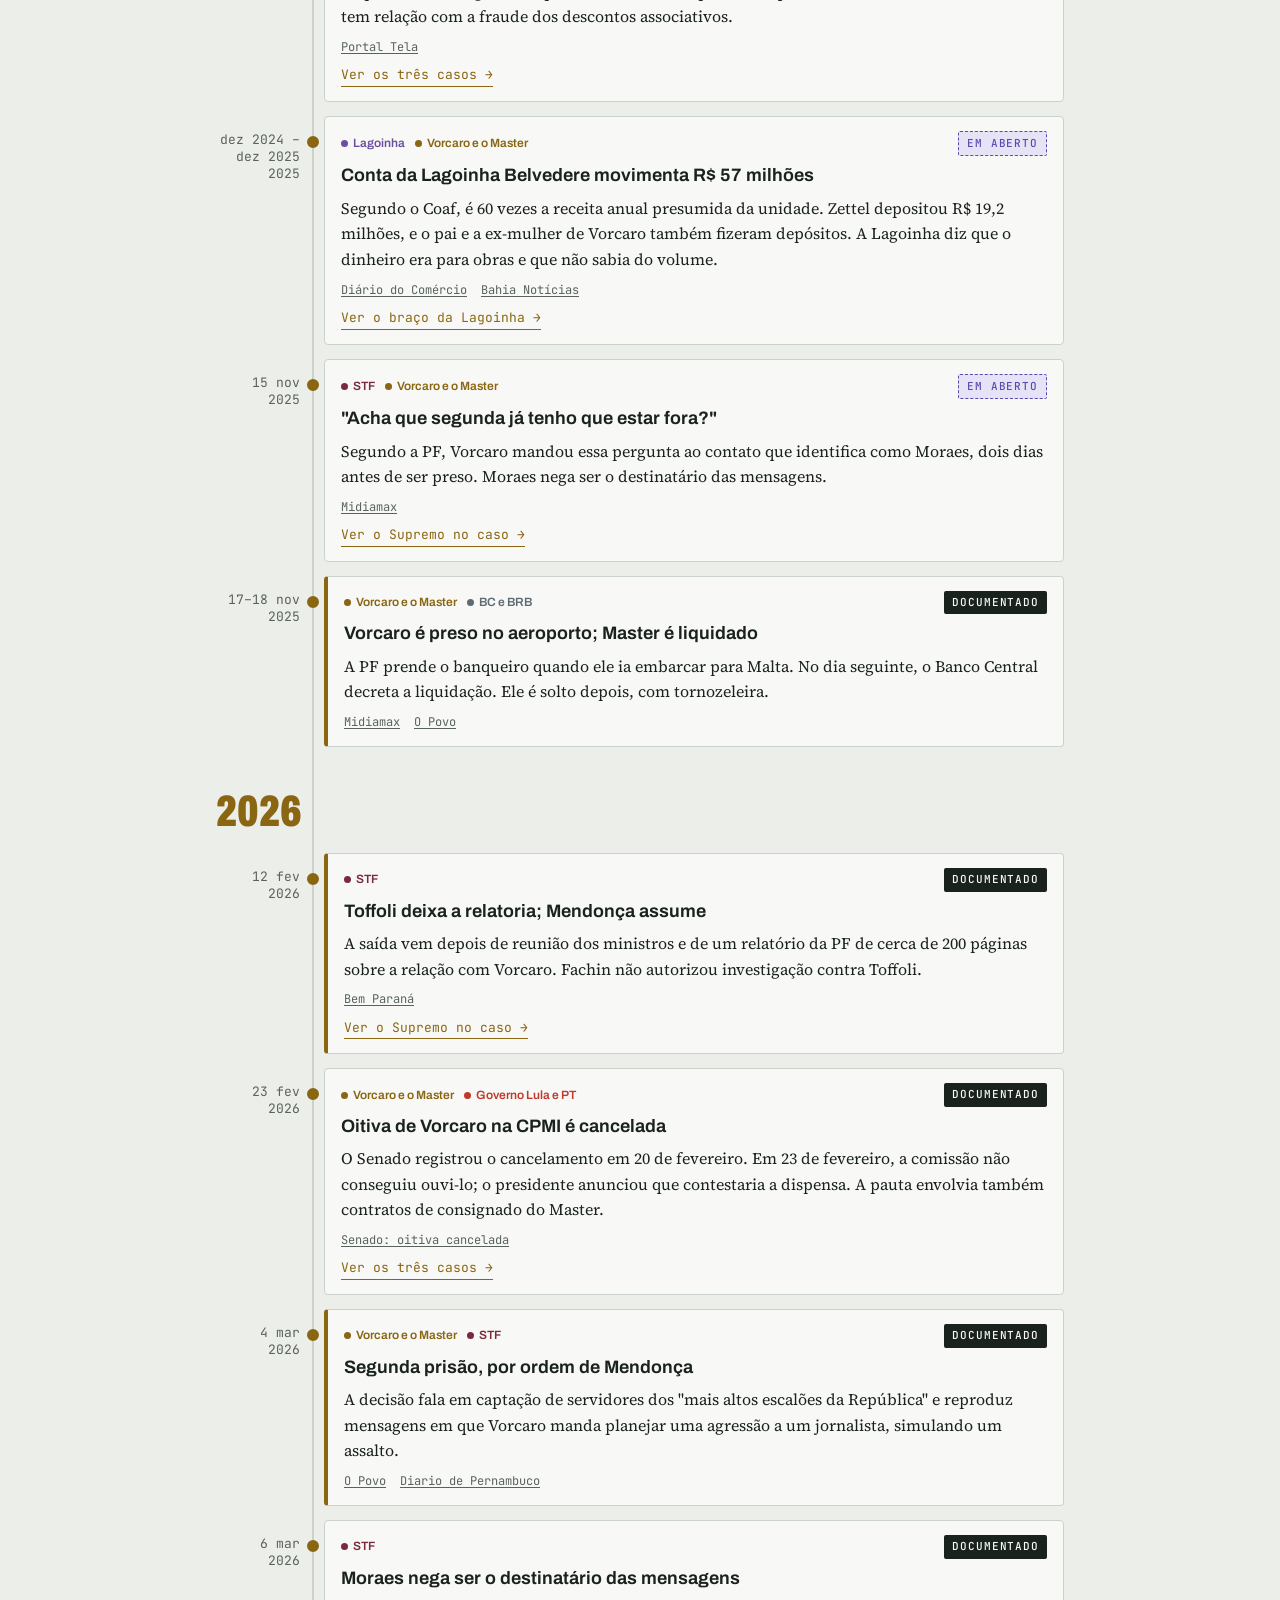
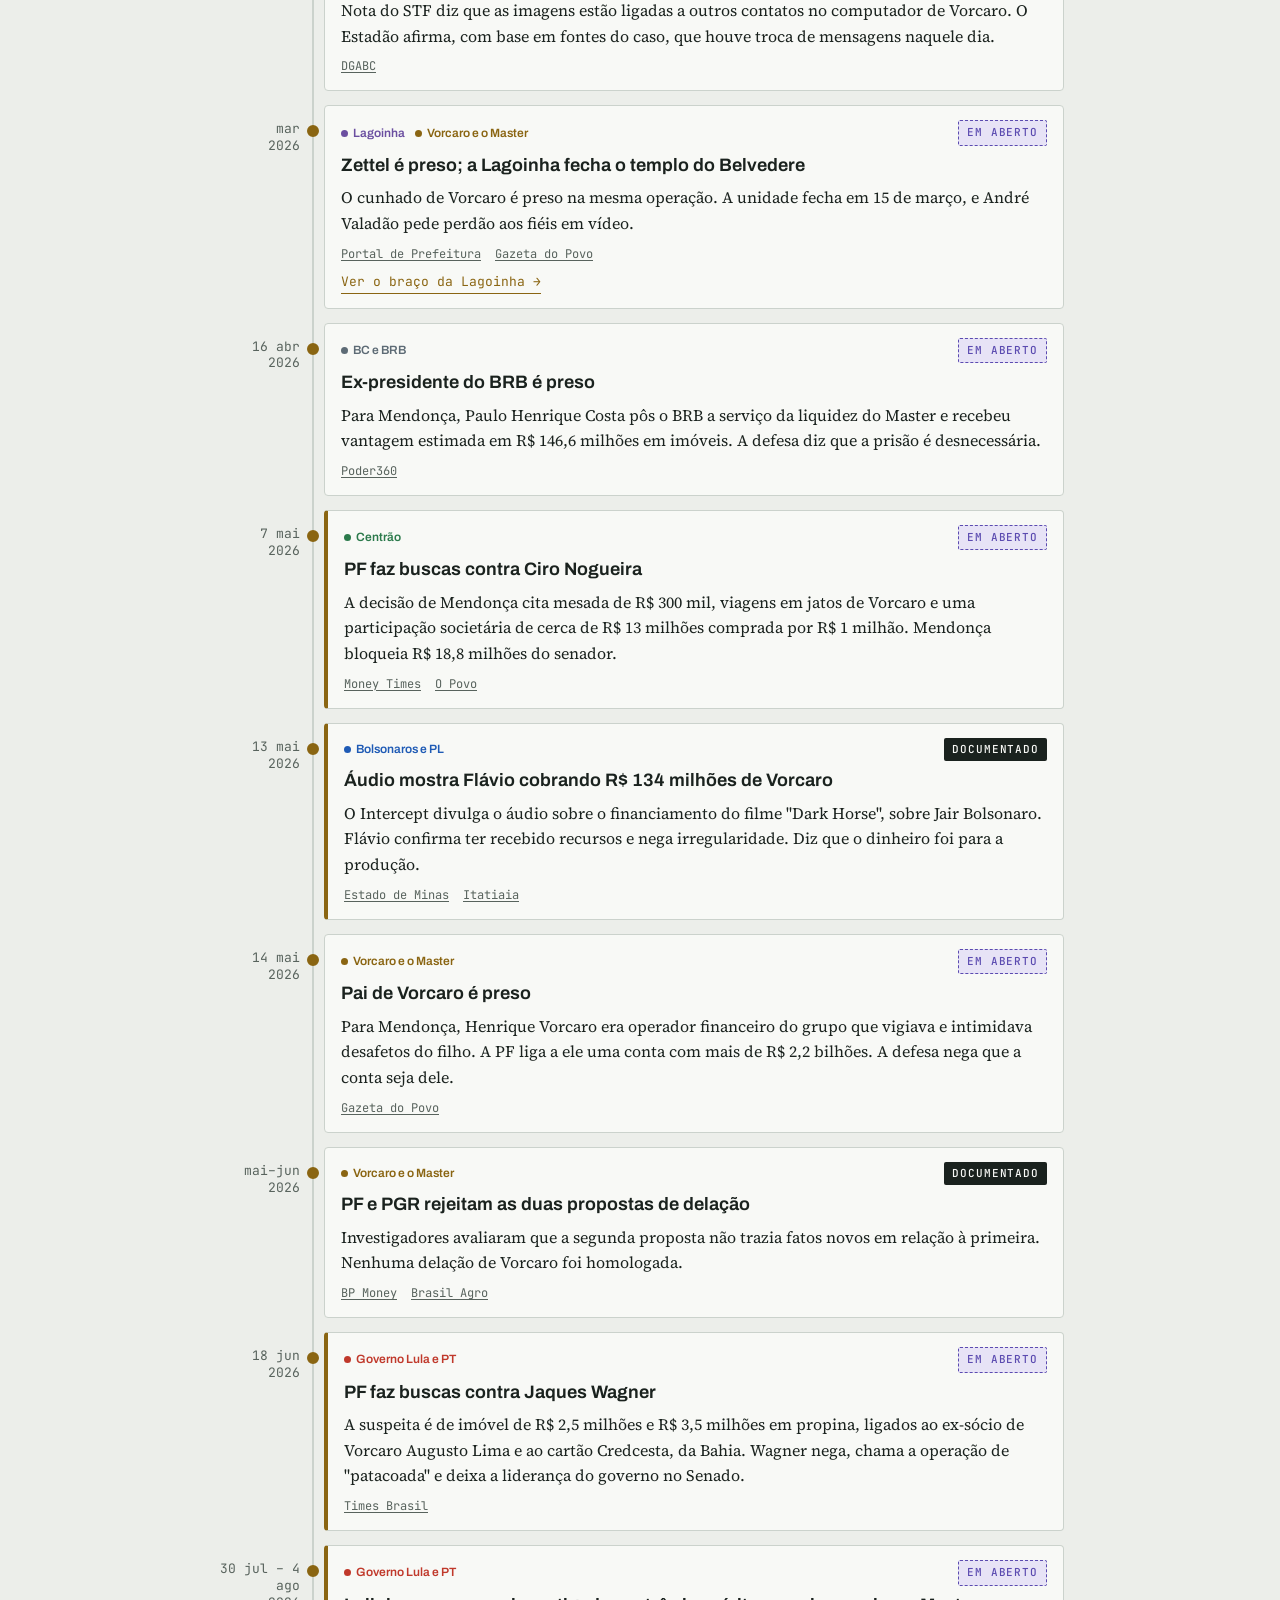
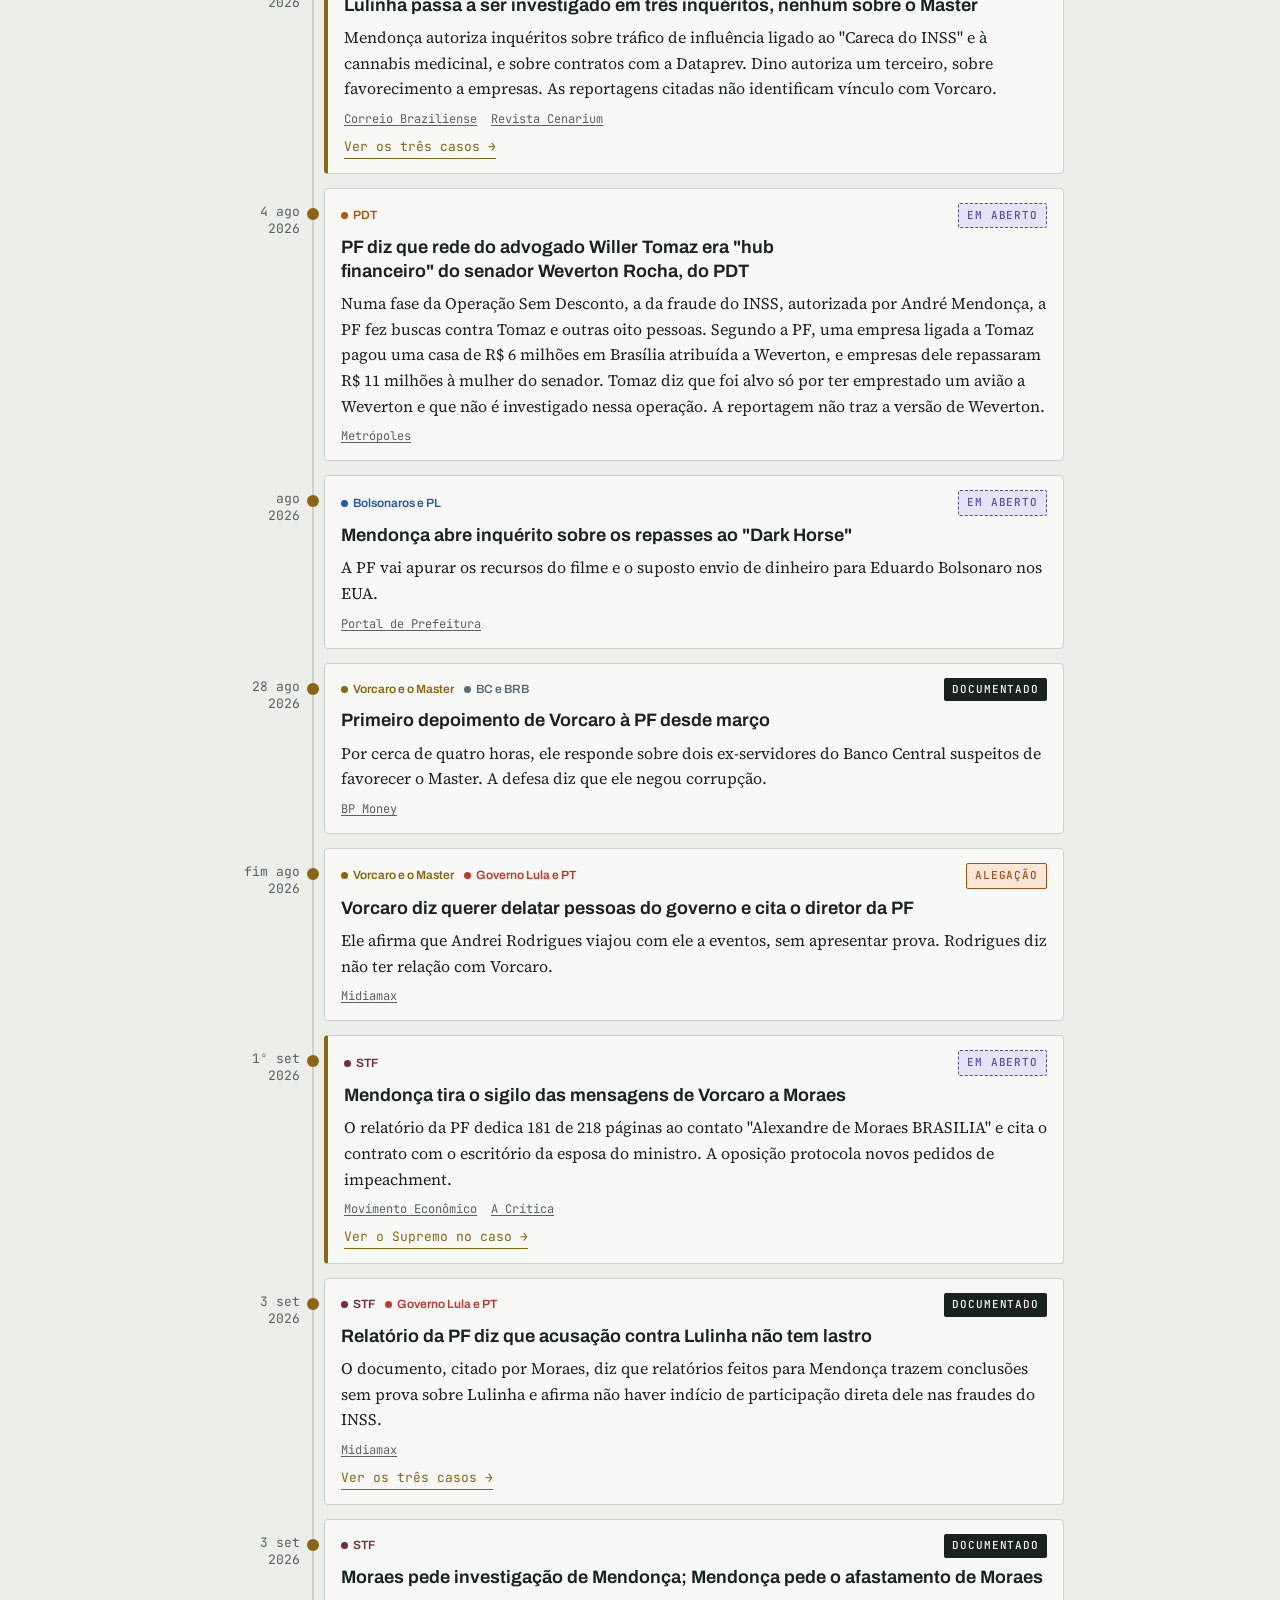
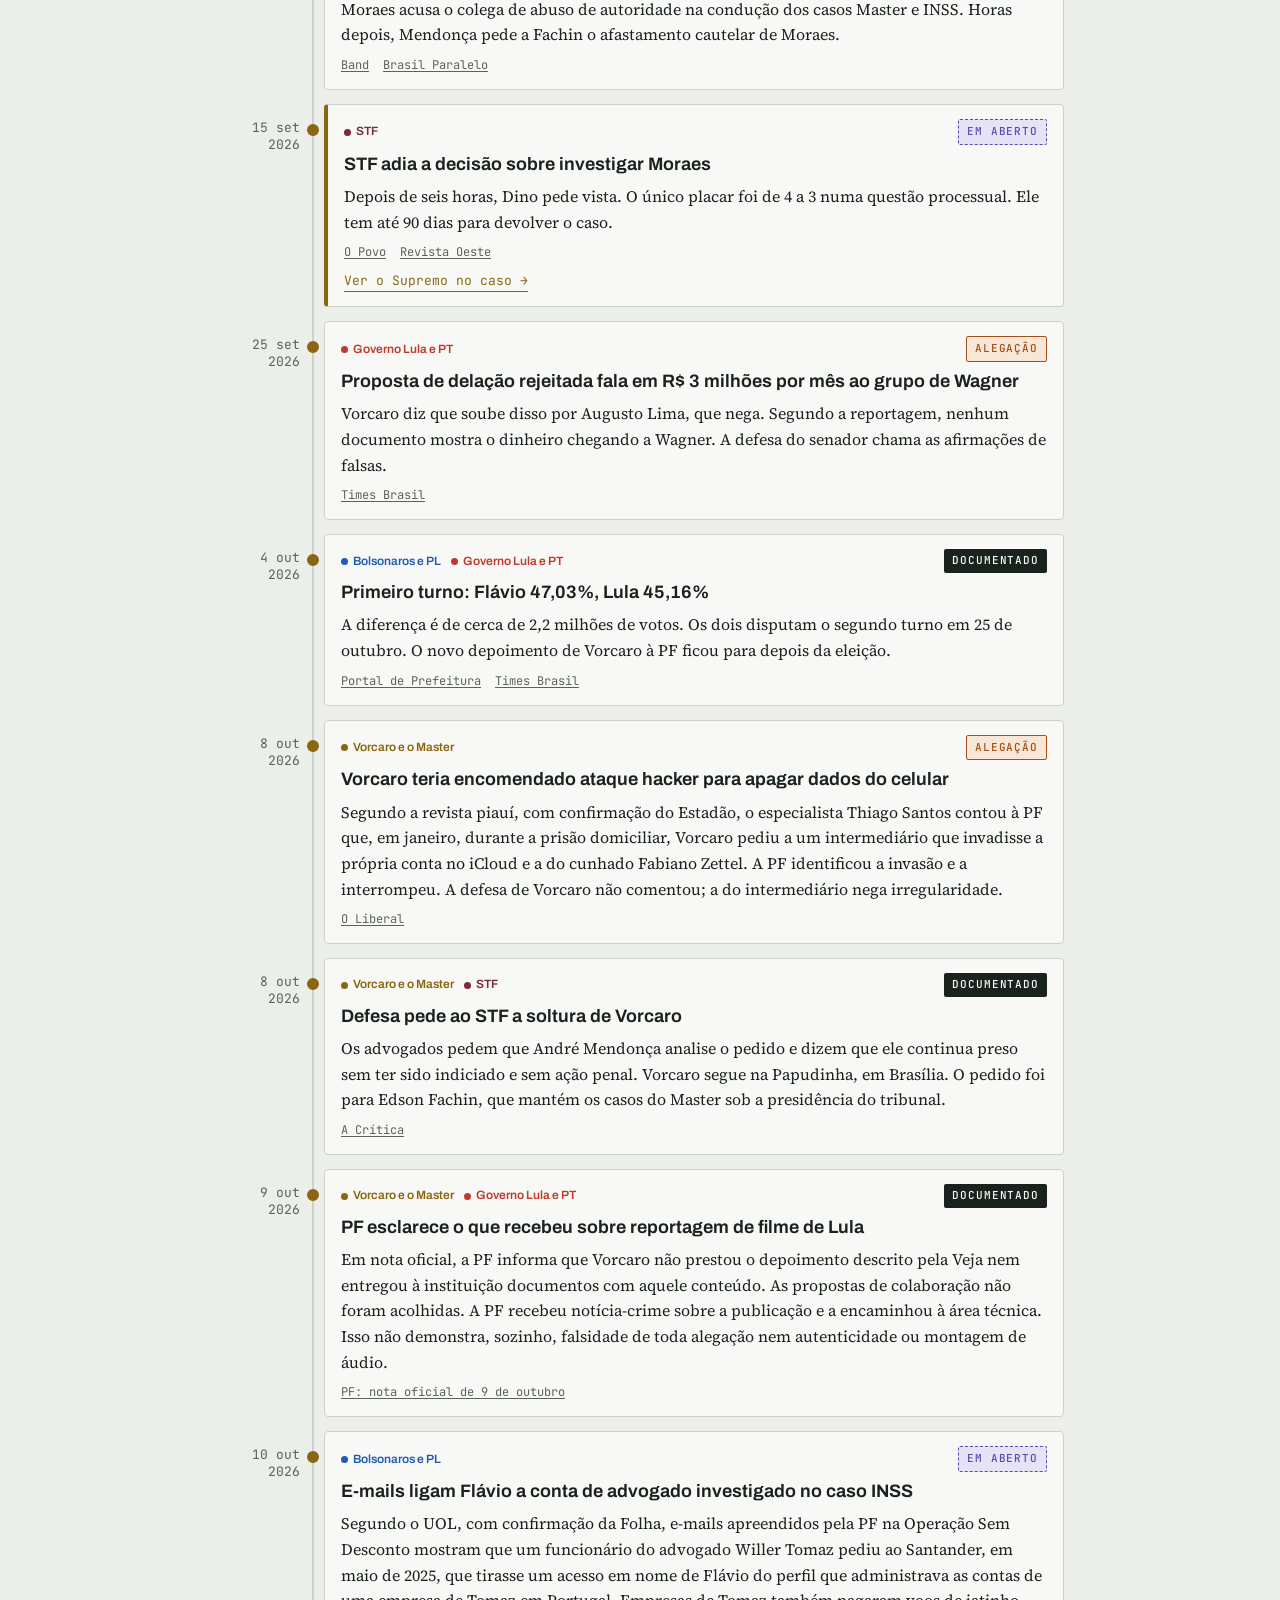
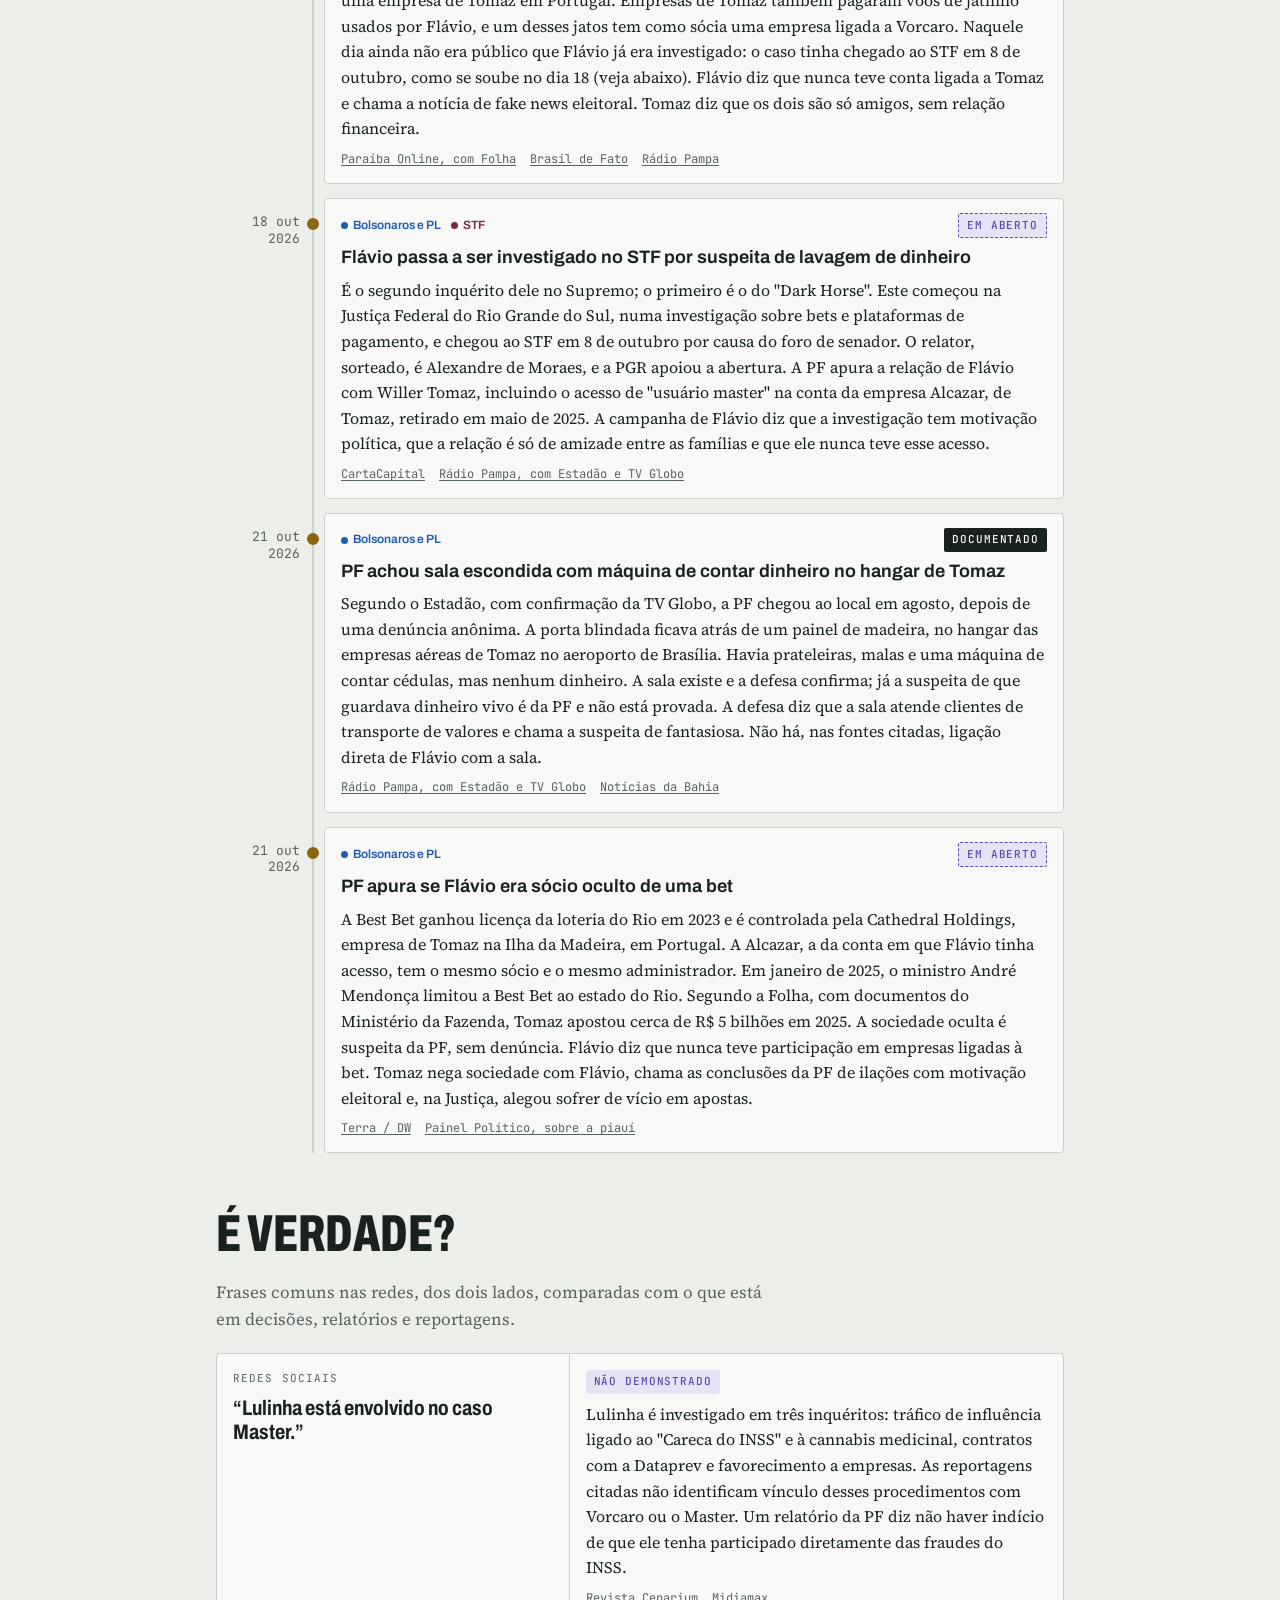
==== commit 6ca9cf17: "Rota Master: inquérito de Flávio no STF, sala secreta e Best Bet Corrige a frase que dizia que Flávi" ====
--- a/index.html
+++ b/index.html
@@ -237,7 +237,7 @@
         <h3>Direita · PP e PL</h3>
         <ul>
           <li><b>Ciro Nogueira</b><span class="ev open">Em aberto</span><small>Senador, PP-PI. Alvo de buscas da PF em maio de 2026. A PF fala em mesada de Vorcaro; ele nega.</small></li>
-          <li><b>Flávio Bolsonaro</b><span class="ev open">Em aberto</span><small>Senador, PL-RJ. Inquérito sobre os repasses de Vorcaro ao filme "Dark Horse". Confirma o pedido e nega irregularidade.</small></li>
+          <li><b>Flávio Bolsonaro</b><span class="ev open">Em aberto</span><small>Senador, PL-RJ. Inquérito sobre os repasses de Vorcaro ao filme "Dark Horse". Confirma o pedido e nega irregularidade. Desde outubro tem um segundo inquérito no STF, sobre lavagem de dinheiro ligada ao advogado Willer Tomaz, fora do caso Master. Nega.</small></li>
           <li><b>Nikolas Ferreira</b><span class="ev doc">Documentado</span><small>Deputado, PL-MG. Voou no jatinho de Vorcaro na campanha de 2022. Em áudios de 2025, chama o banqueiro de "Dani" e oferece apresentar um ex-assessor para um negócio de minério. Nega ter recebido dinheiro. O TCU arquivou o caso do avião. <a href="lagoinha.html">Ver a sequência</a></small></li>
           <li><b>Filipe Barros</b><span class="ev doc">Documentado</span><small>Deputado, PL-PR. Apresentou em novembro de 2024 projeto para retomar a "emenda Master", que ampliava a garantia do FGC.</small></li>
         </ul>
@@ -317,6 +317,7 @@
           <li>O Banco Central liquidou o Master em novembro de 2025, e Vorcaro foi preso a caminho de Malta.</li>
           <li>Lula recebeu Vorcaro no Planalto em 4 de dezembro de 2024, fora da agenda. Guido Mantega, que trabalhava para o banqueiro, intermediou.</li>
           <li>Flávio Bolsonaro pediu dinheiro a Vorcaro para o filme "Dark Horse" e confirma isso.</li>
+          <li>Flávio é investigado no STF desde outubro de 2026 por suspeita de lavagem de dinheiro ligada a Willer Tomaz. A PF achou uma sala escondida com máquina de contar dinheiro no hangar de Tomaz, sem dinheiro dentro.</li>
           <li>Nikolas Ferreira voou em avião de Vorcaro na campanha de 2022.</li>
           <li>Mendonça recebeu Vorcaro em março de 2025, antes de virar relator.</li>
           <li>Toffoli deixou a relatoria depois que veio a público a ligação do resort de sua família com um fundo do cunhado de Vorcaro.</li>
@@ -328,6 +329,7 @@
           <li>Que Moraes tenha agido como ministro em favor de Vorcaro. O STF ainda não decidiu se abre investigação.</li>
           <li>As mesadas a Ciro Nogueira e os pagamentos ligados a Jaques Wagner. Ambos negam.</li>
           <li>Que o dinheiro do "Dark Horse" tenha ido para Eduardo Bolsonaro.</li>
+          <li>Que Flávio seja sócio oculto da Best Bet ou tenha recebido dinheiro da rede de Willer Tomaz, e que a sala do hangar guardasse dinheiro vivo.</li>
           <li>Que Lula tenha feito algo pelo Master. Não identificamos investigação pública contra ele nas fontes citadas até a data desta revisão.</li>
           <li>Qualquer ligação de Lulinha com Vorcaro ou com o Master. Não foi identificada nas fontes públicas citadas.</li>
         </ul>
@@ -336,7 +338,7 @@
   </section>
 
   <footer>
-    <p>Atualização consultada em 12 de outubro de 2026 (Tóquio), com notícias e documentos datados no Brasil. Investigação não é condenação. Quando o citado se manifestou, a versão dele está no texto.</p>
+    <p>Atualização consultada em 22 de outubro de 2026 (Tóquio), com notícias e documentos datados no Brasil. Investigação não é condenação. Quando o citado se manifestou, a versão dele está no texto.</p>
     <p>Segundo turno: 25 de outubro de 2026.</p>
   </footer>
 
@@ -344,12 +346,12 @@
 <h2 id="h-fontes-revisao">Fontes e limites da leitura</h2>
 <p>O gráfico político é um recorte de cinco nomes, não uma amostra representativa de toda a investigação. As cifras de dívida, garantias e pagamentos do FGC têm bases e datas diferentes; não devem ser somadas como perda líquida final. Relação pessoal, viagem e reunião não equivalem a indiciamento ou crime. Mensagens e relatórios divulgados pela imprensa são atribuídos às fontes, sem certificação de autos sigilosos.</p>
 <div class="src"><a href="https://www12.senado.leg.br/noticias/materias/2026/02/20/com-negativa-de-vorcaro-cpmi-do-inss-vai-ouvir-investigada-ligada-a-conafer" target="_blank" rel="noopener">Senado: cancelamento da oitiva</a><a href="https://www.bcb.gov.br/detalhenoticia/20936/nota/undefined" target="_blank" rel="noopener">BC: liquidação</a></div>
-<p style="font-size:14px"><a href="https://fcarvalhodev.github.io/rotas/metodologia.html">Como distinguimos fatos, alegações e interpretações</a> · Revisão editorial: 10 de outubro de 2026.</p>
+<p style="font-size:14px"><a href="https://fcarvalhodev.github.io/rotas/metodologia.html">Como distinguimos fatos, alegações e interpretações</a> · Revisão editorial: 22 de outubro de 2026.</p>
 </section>
 </main>
 
 <script>
-const A={vorcaro:["Vorcaro e o Master","var(--c-vorcaro)"],stf:["STF","var(--c-stf)"],gov:["Governo Lula e PT","var(--c-gov)"],pl:["Bolsonaros e PL","var(--c-pl)"],centrao:["Centrão","var(--c-centrao)"],bc:["BC e BRB","var(--c-bc)"],ig:["Lagoinha","var(--c-ig)"]};
+const A={vorcaro:["Vorcaro e o Master","var(--c-vorcaro)"],stf:["STF","var(--c-stf)"],gov:["Governo Lula e PT","var(--c-gov)"],pl:["Bolsonaros e PL","var(--c-pl)"],centrao:["Centrão","var(--c-centrao)"],bc:["BC e BRB","var(--c-bc)"],ig:["Lagoinha","var(--c-ig)"],pdt:["PDT","var(--c-pdt)"]};
 const E=[
  {y:2019,d:"2º sem",a:["bc","vorcaro"],ev:"doc",t:"Banco Central autoriza Vorcaro a assumir o Banco Máxima",
   b:"A partir daí o conglomerado cresce com aportes e com CDBs vendidos em plataformas de investimento. Em 2021 o Máxima vira Banco Master.",
@@ -447,6 +449,9 @@
  {y:2026,d:"30 jul – 4 ago",k:1,a:["gov"],ev:"open",t:"Lulinha passa a ser investigado em três inquéritos, nenhum sobre o Master",
   b:"Mendonça autoriza inquéritos sobre tráfico de influência ligado ao \"Careca do INSS\" e à cannabis medicinal, e sobre contratos com a Dataprev. Dino autoriza um terceiro, sobre favorecimento a empresas. As reportagens citadas não identificam vínculo com Vorcaro.",
   s:[["Correio Braziliense","https://edicao.correiobraziliense.com.br/correiobraziliense/2026/07/31/13594c/pdf/A02-POL-3107-DIG.pdf"],["Revista Cenarium","https://revistacenarium.com.br/understanding-the-investigations-authorized-by-the-stf-against-lulinha/"]],l:["Ver os três casos","tres-casos.html"]},
+ {y:2026,d:"4 ago",a:["pdt"],ev:"open",t:"PF diz que rede do advogado Willer Tomaz era \"hub financeiro\" do senador Weverton Rocha, do PDT",
+  b:"Numa fase da Operação Sem Desconto, a da fraude do INSS, autorizada por André Mendonça, a PF fez buscas contra Tomaz e outras oito pessoas. Segundo a PF, uma empresa ligada a Tomaz pagou uma casa de R$ 6 milhões em Brasília atribuída a Weverton, e empresas dele repassaram R$ 11 milhões à mulher do senador. Tomaz diz que foi alvo só por ter emprestado um avião a Weverton e que não é investigado nessa operação. A reportagem não traz a versão de Weverton.",
+  s:[["Metrópoles","https://www.metropoles.com/brasil/pf-diz-que-willer-tomaz-operava-hub-financeiro-para-weverton-rocha"]]},
  {y:2026,d:"ago",a:["pl"],ev:"open",t:"Mendonça abre inquérito sobre os repasses ao \"Dark Horse\"",
   b:"A PF vai apurar os recursos do filme e o suposto envio de dinheiro para Eduardo Bolsonaro nos EUA.",
   s:[["Portal de Prefeitura","https://portaldeprefeitura.com.br/tags/andre-mendonca/"]]},
@@ -484,8 +489,17 @@
    b:"Em nota oficial, a PF informa que Vorcaro não prestou o depoimento descrito pela Veja nem entregou à instituição documentos com aquele conteúdo. As propostas de colaboração não foram acolhidas. A PF recebeu notícia-crime sobre a publicação e a encaminhou à área técnica. Isso não demonstra, sozinho, falsidade de toda alegação nem autenticidade ou montagem de áudio.",
    s:[["PF: nota oficial de 9 de outubro","https://www.gov.br/pf/pt-br/assuntos/noticias/2026/10/nota-a-imprensa-1/"]]},
 {y:2026,d:"10 out",a:["pl"],ev:"open",t:"E-mails ligam Flávio a conta de advogado investigado no caso INSS",
-  b:"Segundo o UOL, com confirmação da Folha, e-mails apreendidos pela PF na Operação Sem Desconto mostram que um funcionário do advogado Willer Tomaz pediu ao Santander, em maio de 2025, que tirasse um acesso em nome de Flávio do perfil que administrava as contas de uma empresa de Tomaz em Portugal. Empresas de Tomaz também pagaram voos de jatinho usados por Flávio, e um desses jatos tem como sócia uma empresa ligada a Vorcaro. Flávio não é investigado; a PF apura se a rede de Tomaz também servia a ele. Flávio diz que nunca teve conta ligada a Tomaz e chama a notícia de fake news eleitoral. Tomaz diz que os dois são só amigos, sem relação financeira.",
-  s:[["Paraíba Online, com Folha","https://paraibaonline.com.br/eleicoes/2026/10/10/flavio-emails-indicam-que-ele-dividia-conta-com-suspeito-de-lavar-dinheiro-do-inss/"],["Brasil de Fato","https://www.brasildefato.com.br/2026/10/10/flavio-bolsonaro-dividia-conta-com-investigado-por-desvios-no-inss-indicam-e-mails/"],["Rádio Pampa","https://www.radiopampa.com.br/e-mails-indicam-que-flavio-bolsonaro-dividia-conta-com-suspeito-de-lavar-dinheiro-do-inss/"]]}
+  b:"Segundo o UOL, com confirmação da Folha, e-mails apreendidos pela PF na Operação Sem Desconto mostram que um funcionário do advogado Willer Tomaz pediu ao Santander, em maio de 2025, que tirasse um acesso em nome de Flávio do perfil que administrava as contas de uma empresa de Tomaz em Portugal. Empresas de Tomaz também pagaram voos de jatinho usados por Flávio, e um desses jatos tem como sócia uma empresa ligada a Vorcaro. Naquele dia ainda não era público que Flávio já era investigado: o caso tinha chegado ao STF em 8 de outubro, como se soube no dia 18 (veja abaixo). Flávio diz que nunca teve conta ligada a Tomaz e chama a notícia de fake news eleitoral. Tomaz diz que os dois são só amigos, sem relação financeira.",
+  s:[["Paraíba Online, com Folha","https://paraibaonline.com.br/eleicoes/2026/10/10/flavio-emails-indicam-que-ele-dividia-conta-com-suspeito-de-lavar-dinheiro-do-inss/"],["Brasil de Fato","https://www.brasildefato.com.br/2026/10/10/flavio-bolsonaro-dividia-conta-com-investigado-por-desvios-no-inss-indicam-e-mails/"],["Rádio Pampa","https://www.radiopampa.com.br/e-mails-indicam-que-flavio-bolsonaro-dividia-conta-com-suspeito-de-lavar-dinheiro-do-inss/"]]},
+ {y:2026,d:"18 out",a:["pl","stf"],ev:"open",t:"Flávio passa a ser investigado no STF por suspeita de lavagem de dinheiro",
+  b:"É o segundo inquérito dele no Supremo; o primeiro é o do \"Dark Horse\". Este começou na Justiça Federal do Rio Grande do Sul, numa investigação sobre bets e plataformas de pagamento, e chegou ao STF em 8 de outubro por causa do foro de senador. O relator, sorteado, é Alexandre de Moraes, e a PGR apoiou a abertura. A PF apura a relação de Flávio com Willer Tomaz, incluindo o acesso de \"usuário master\" na conta da empresa Alcazar, de Tomaz, retirado em maio de 2025. A campanha de Flávio diz que a investigação tem motivação política, que a relação é só de amizade entre as famílias e que ele nunca teve esse acesso.",
+  s:[["CartaCapital","https://www.cartacapital.com.br/politica/flavio-bolsonaro-e-alvo-de-segundo-inquerito-no-stf-por-suspeita-de-lavagem-de-dinheiro/"],["Rádio Pampa, com Estadão e TV Globo","https://www.radiopampa.com.br/advogado-amigo-de-flavio-bolsonaro-tinha-sala-secreta-para-dinheiro-vivo-no-aeroporto-de-brasilia-diz-a-policia-federal/"]]},
+ {y:2026,d:"21 out",a:["pl"],ev:"doc",t:"PF achou sala escondida com máquina de contar dinheiro no hangar de Tomaz",
+  b:"Segundo o Estadão, com confirmação da TV Globo, a PF chegou ao local em agosto, depois de uma denúncia anônima. A porta blindada ficava atrás de um painel de madeira, no hangar das empresas aéreas de Tomaz no aeroporto de Brasília. Havia prateleiras, malas e uma máquina de contar cédulas, mas nenhum dinheiro. A sala existe e a defesa confirma; já a suspeita de que guardava dinheiro vivo é da PF e não está provada. A defesa diz que a sala atende clientes de transporte de valores e chama a suspeita de fantasiosa. Não há, nas fontes citadas, ligação direta de Flávio com a sala.",
+  s:[["Rádio Pampa, com Estadão e TV Globo","https://www.radiopampa.com.br/advogado-amigo-de-flavio-bolsonaro-tinha-sala-secreta-para-dinheiro-vivo-no-aeroporto-de-brasilia-diz-a-policia-federal/"],["Notícias da Bahia","https://noticiasdabahia.com.br/pf-investiga-flavio-bolsonaro-e-amigo-por-suspeita-de-lavagem-de-dinheiro-com-bets/"]]},
+ {y:2026,d:"21 out",a:["pl"],ev:"open",t:"PF apura se Flávio era sócio oculto de uma bet",
+  b:"A Best Bet ganhou licença da loteria do Rio em 2023 e é controlada pela Cathedral Holdings, empresa de Tomaz na Ilha da Madeira, em Portugal. A Alcazar, a da conta em que Flávio tinha acesso, tem o mesmo sócio e o mesmo administrador. Em janeiro de 2025, o ministro André Mendonça limitou a Best Bet ao estado do Rio. Segundo a Folha, com documentos do Ministério da Fazenda, Tomaz apostou cerca de R$ 5 bilhões em 2025. A sociedade oculta é suspeita da PF, sem denúncia. Flávio diz que nunca teve participação em empresas ligadas à bet. Tomaz nega sociedade com Flávio, chama as conclusões da PF de ilações com motivação eleitoral e, na Justiça, alegou sofrer de vício em apostas.",
+  s:[["Terra / DW","https://www.terra.com.br/noticias/o-que-se-sabe-sobre-suposto-elo-de-flavio-bolsonaro-com-esquema-de-bets,565fe97eae2082589f7650575db2a9eda3q1wpce.html"],["Painel Político, sobre a piauí","https://painelpolitico.com/a-bet-do-flavio-e-do-willer-segundo-a-piaui"]]}
 ];
 const EVL={doc:"Documentado",alleg:"Alegação",open:"Em aberto",no:"Não consta"};
 const esc=s=>s.replace(/&/g,"&amp;").replace(/</g,"&lt;");
@@ -538,7 +552,9 @@
  ["A Lagoinha é investigada no caso Master.","Redes sociais","unproven","Não identificamos investigação pública formal contra a igreja como instituição nas fontes citadas. O que está nos relatórios é a conta de uma unidade, presidida pelo cunhado de Vorcaro, e pessoas da família ligadas a ela.",[["Portal de Prefeitura","https://portaldeprefeitura.com.br/cotidiano/lagoinha-afastou-cunhado-vorcaro-nega-vinculo-banco-master/616843/"],["Diário do Comércio","https://diariodocomercio.com.br/legislacao/igreja-da-lagoinha-gerida-por-cunhado-de-vorcaro/"]]],
  ["Não tenho vínculo pessoal, comercial ou institucional com Vorcaro.","Nikolas, em março de 2026","part","Não há prova de vínculo comercial nem de dinheiro. Mas houve contato direto: voou no jato ligado a Vorcaro em 2022, e em 2025 o chamava de \"Dani\" em áudios. Ele mesmo admite os contatos. Não identificamos investigação pública contra ele nas fontes citadas até a data desta revisão.",[["Correio da Manhã","https://www.correiodamanha.com.br/politica/2026/09/316681-em-audios-nikolas-chama-vorcaro-de-dani-e-pede-ajuda-para-ex-assessor.html"],["Poder360","https://www.poder360.com.br/poder-congresso/nao-recebi-um-tostao-de-vorcaro-e-nem-o-encontrei-diz-nikolas/"]]],
  ["Flávio só pediu patrocínio, não tem nada ilegal.","Campanha de Flávio","open","Flávio confirma o pedido. A legalidade é o que está em investigação: Mendonça abriu inquérito sobre os repasses ao filme e o possível envio de dinheiro para Eduardo Bolsonaro.",[["Itatiaia","https://www.itatiaia.com.br/politica/a-reacao-de-nikolas-ao-audio-enviado-por-flavio-bolsonaro-a-vorcaro/"],["Portal de Prefeitura","https://portaldeprefeitura.com.br/tags/andre-mendonca/"]]],
- ["Vorcaro já delatou Lula, Moraes e Toffoli.","Vídeo viral","no","O vídeo foi gerado por IA. As duas propostas de delação foram rejeitadas, e nenhuma foi homologada.",[["Aos Fatos","https://www.aosfatos.org/noticias/video-ia-engana-vorcaro-delatou-moraes-toffoli-lula/"]]]
+ ["Vorcaro já delatou Lula, Moraes e Toffoli.","Vídeo viral","no","O vídeo foi gerado por IA. As duas propostas de delação foram rejeitadas, e nenhuma foi homologada.",[["Aos Fatos","https://www.aosfatos.org/noticias/video-ia-engana-vorcaro-delatou-moraes-toffoli-lula/"]]],
+ ["Flávio Bolsonaro não é investigado.","Redes sociais","no","É investigado em dois inquéritos no STF: o do filme \"Dark Horse\", com André Mendonça, e, desde outubro de 2026, um sobre suspeita de lavagem de dinheiro ligada ao advogado Willer Tomaz, com Alexandre de Moraes. Investigação não é condenação, e Flávio nega irregularidade nos dois casos.",[["CartaCapital","https://www.cartacapital.com.br/politica/flavio-bolsonaro-e-alvo-de-segundo-inquerito-no-stf-por-suspeita-de-lavagem-de-dinheiro/"]]],
+ ["A PF achou dinheiro vivo na sala secreta ligada ao amigo de Flávio.","Redes sociais","no","A PF achou a sala, com malas e uma máquina de contar cédulas, mas sem dinheiro. A suspeita de que ela guardava dinheiro vivo não está provada, e a defesa de Willer Tomaz diz que ela atende clientes de transporte de valores.",[["Rádio Pampa, com Estadão e TV Globo","https://www.radiopampa.com.br/advogado-amigo-de-flavio-bolsonaro-tinha-sala-secreta-para-dinheiro-vivo-no-aeroporto-de-brasilia-diz-a-policia-federal/"]]]
 ];
 const ML={unproven:"Não demonstrado",no:"Falso",part:"Meia verdade",doc:"Verdade",open:"Em aberto"};
 document.getElementById("myths").innerHTML=M.map(m=>`<article class="myth"><div class="say"><small>${m[1]}</small><q>${esc(m[0])}</q></div><div class="is"><span class="ev ${m[2]}" style="justify-self:start">${ML[m[2]]}</span><p>${esc(m[3])}</p><div class="src">${m[4].map(s=>s[1][0]==="#"?`<a href="${s[1]}">${s[0]} ↑</a>`:`<a href="${s[1]}" target="_blank" rel="noopener">${s[0]}</a>`).join("")}</div></div></article>`).join("");
--- a/estilo.css
+++ b/estilo.css
@@ -3,7 +3,7 @@
   --bg:#eceeea; --paper:#f8f9f6; --ink:#1a221e; --muted:#58635d; --line:#cbd2cc;
   --accent:#8a6512; --accent-soft:#f0e6cb;
   --doc:#1a221e; --alleg:#a3501a; --alleg-soft:#f8e6d7; --open:#5b4bb0; --open-soft:#e7e3f6; --no:#a11d33; --no-soft:#f7dde1;
-  --c-vorcaro:#8a6512; --c-stf:#7a2a3d; --c-gov:#c0392b; --c-pl:#1f5bb5; --c-centrao:#2b7a4b; --c-bc:#5d6b75;
+  --c-vorcaro:#8a6512; --c-stf:#7a2a3d; --c-gov:#c0392b; --c-pl:#1f5bb5; --c-centrao:#2b7a4b; --c-bc:#5d6b75; --c-pdt:#b4530a;
   --display:"Archivo","Arial Narrow",Impact,sans-serif;
   --body:"Source Serif 4",Georgia,"Times New Roman",serif;
   --ui:"Archivo",system-ui,-apple-system,"Segoe UI",sans-serif;
@@ -13,13 +13,13 @@
   --bg:#111613; --paper:#18201c; --ink:#e5eae6; --muted:#9ba8a1; --line:#2b3530;
   --accent:#e0b552; --accent-soft:#3a2f14;
   --doc:#e5eae6; --alleg:#f0a066; --alleg-soft:#3a2516; --open:#ab9ff0; --open-soft:#29254a; --no:#f07a8c; --no-soft:#3d1a21;
-  --c-vorcaro:#e0b552; --c-stf:#e0899c; --c-gov:#f2796c; --c-pl:#78a8f2; --c-centrao:#6cc492; --c-bc:#a7b6c0;
+  --c-vorcaro:#e0b552; --c-stf:#e0899c; --c-gov:#f2796c; --c-pl:#78a8f2; --c-centrao:#6cc492; --c-bc:#a7b6c0; --c-pdt:#f0a060;
   color-scheme:dark}}
 :root[data-theme="dark"]{
   --bg:#111613; --paper:#18201c; --ink:#e5eae6; --muted:#9ba8a1; --line:#2b3530;
   --accent:#e0b552; --accent-soft:#3a2f14;
   --doc:#e5eae6; --alleg:#f0a066; --alleg-soft:#3a2516; --open:#ab9ff0; --open-soft:#29254a; --no:#f07a8c; --no-soft:#3d1a21;
-  --c-vorcaro:#e0b552; --c-stf:#e0899c; --c-gov:#f2796c; --c-pl:#78a8f2; --c-centrao:#6cc492; --c-bc:#a7b6c0;
+  --c-vorcaro:#e0b552; --c-stf:#e0899c; --c-gov:#f2796c; --c-pl:#78a8f2; --c-centrao:#6cc492; --c-bc:#a7b6c0; --c-pdt:#f0a060;
   color-scheme:dark}
 
 *{box-sizing:border-box}
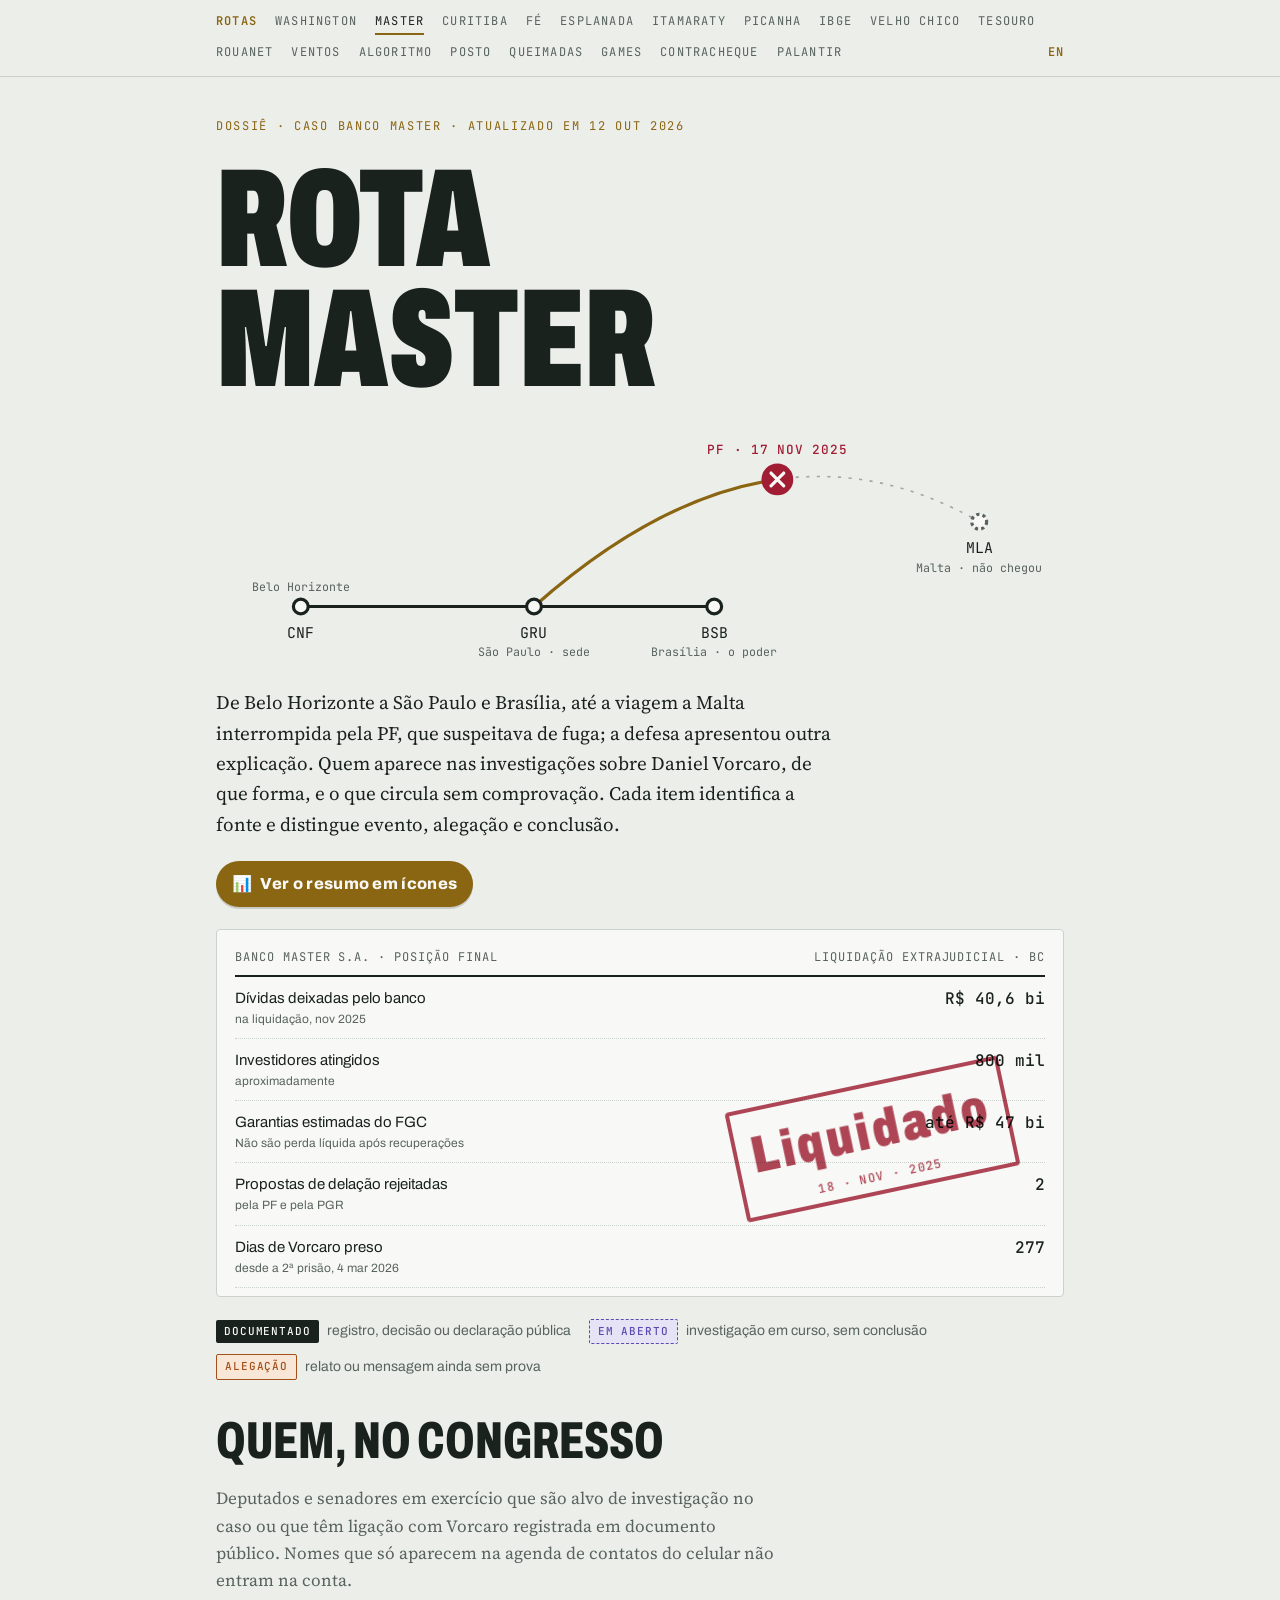
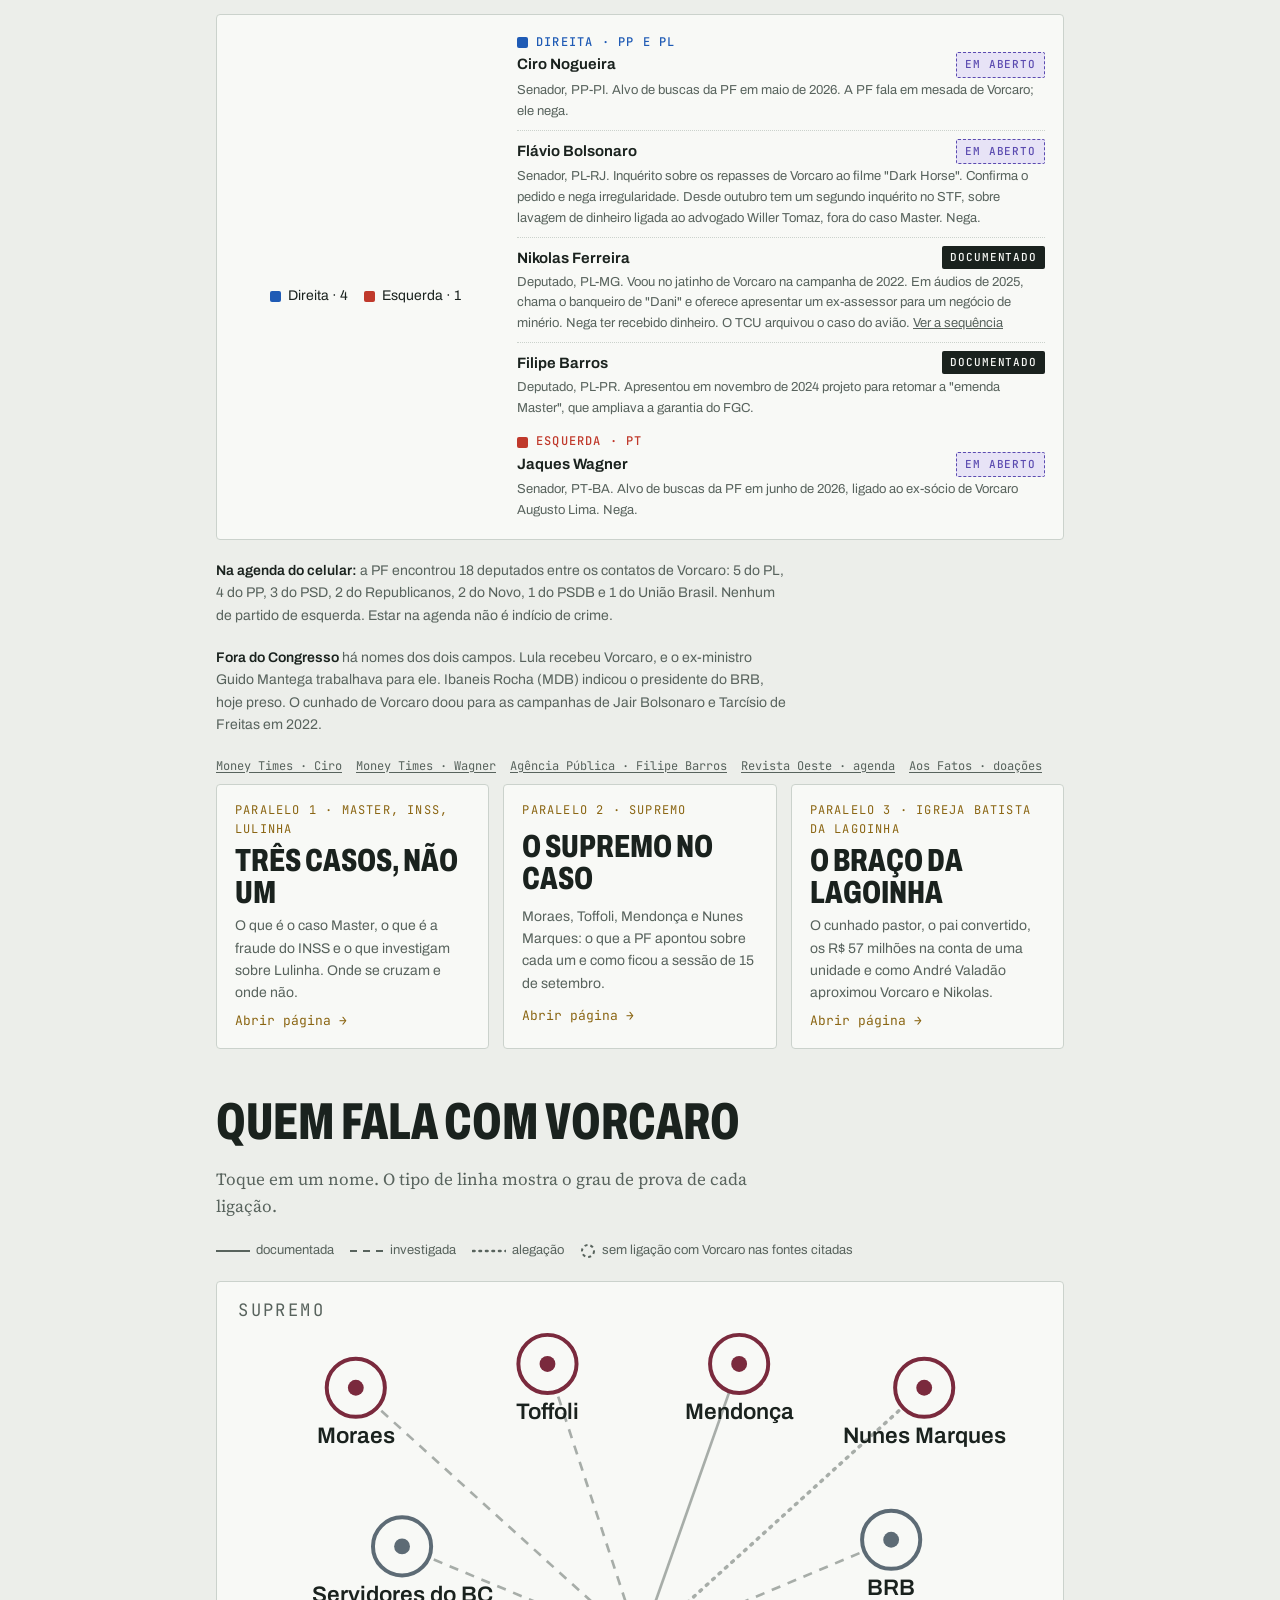
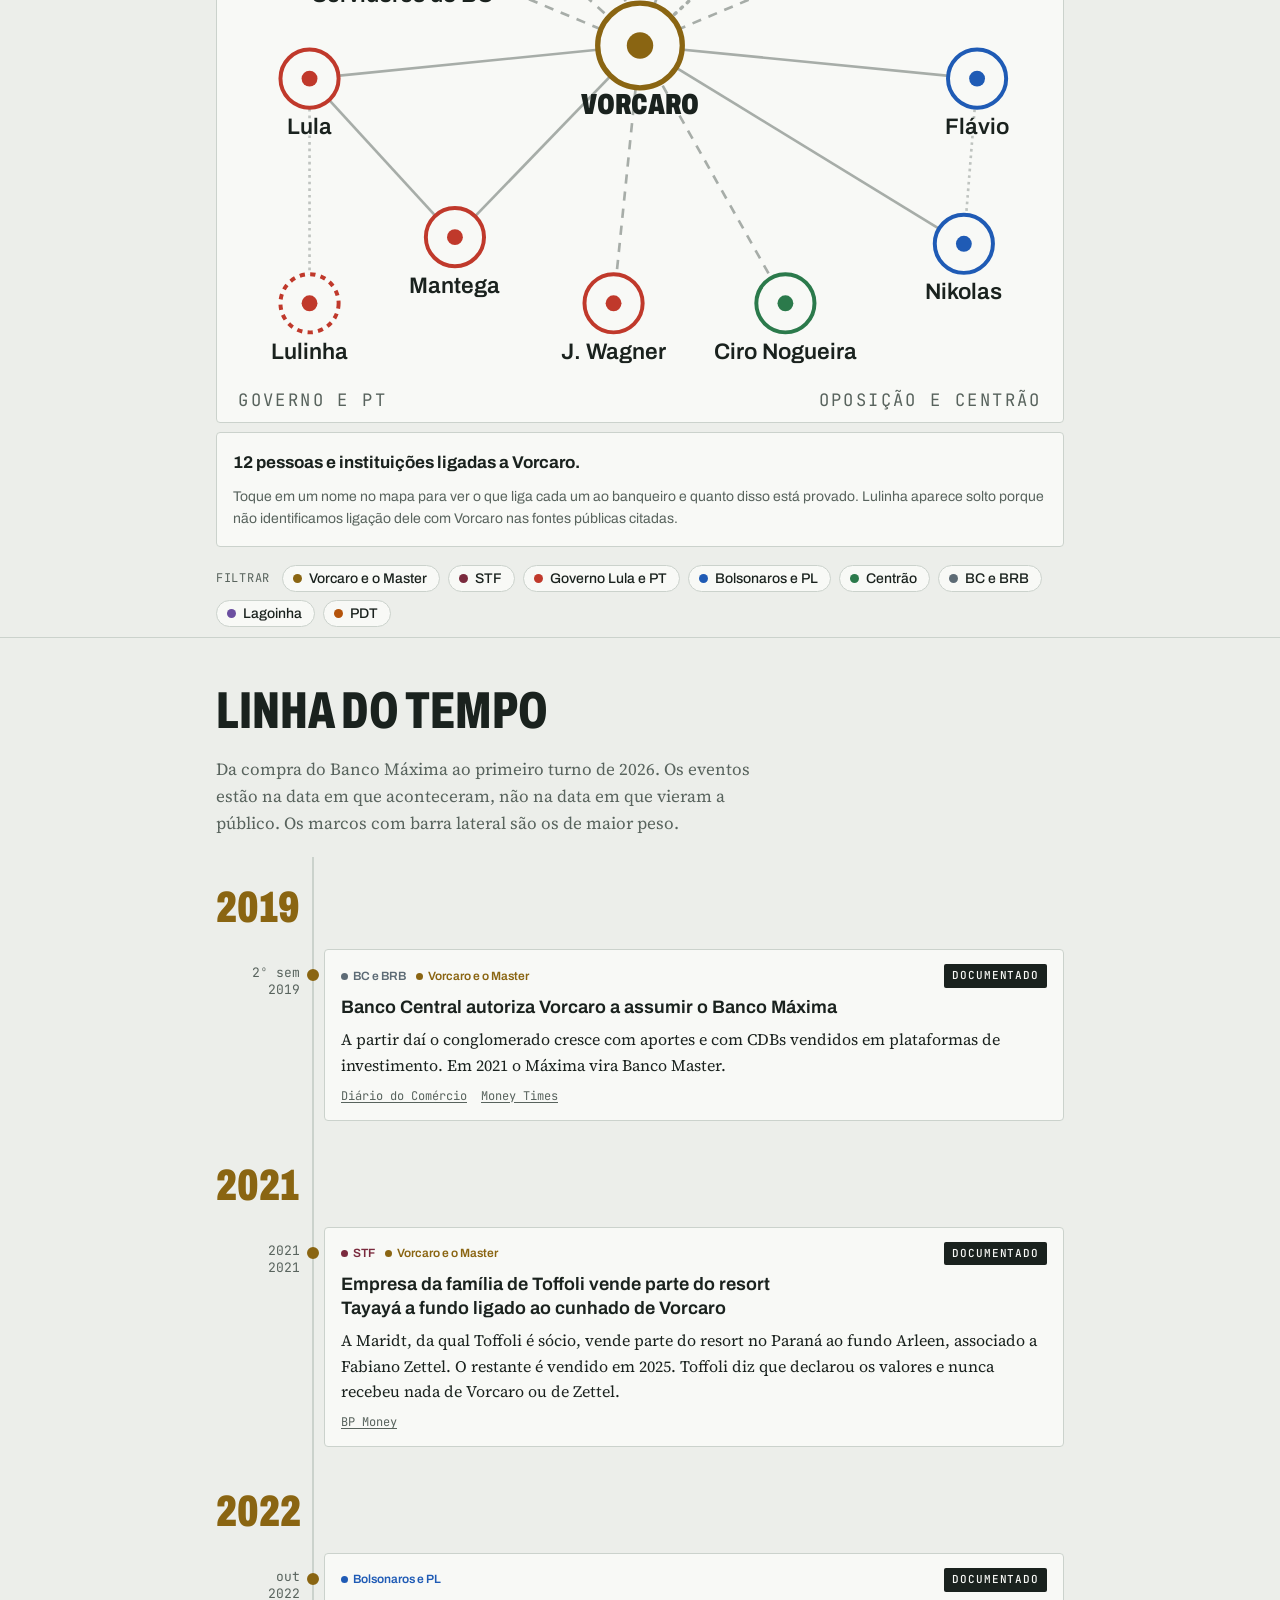
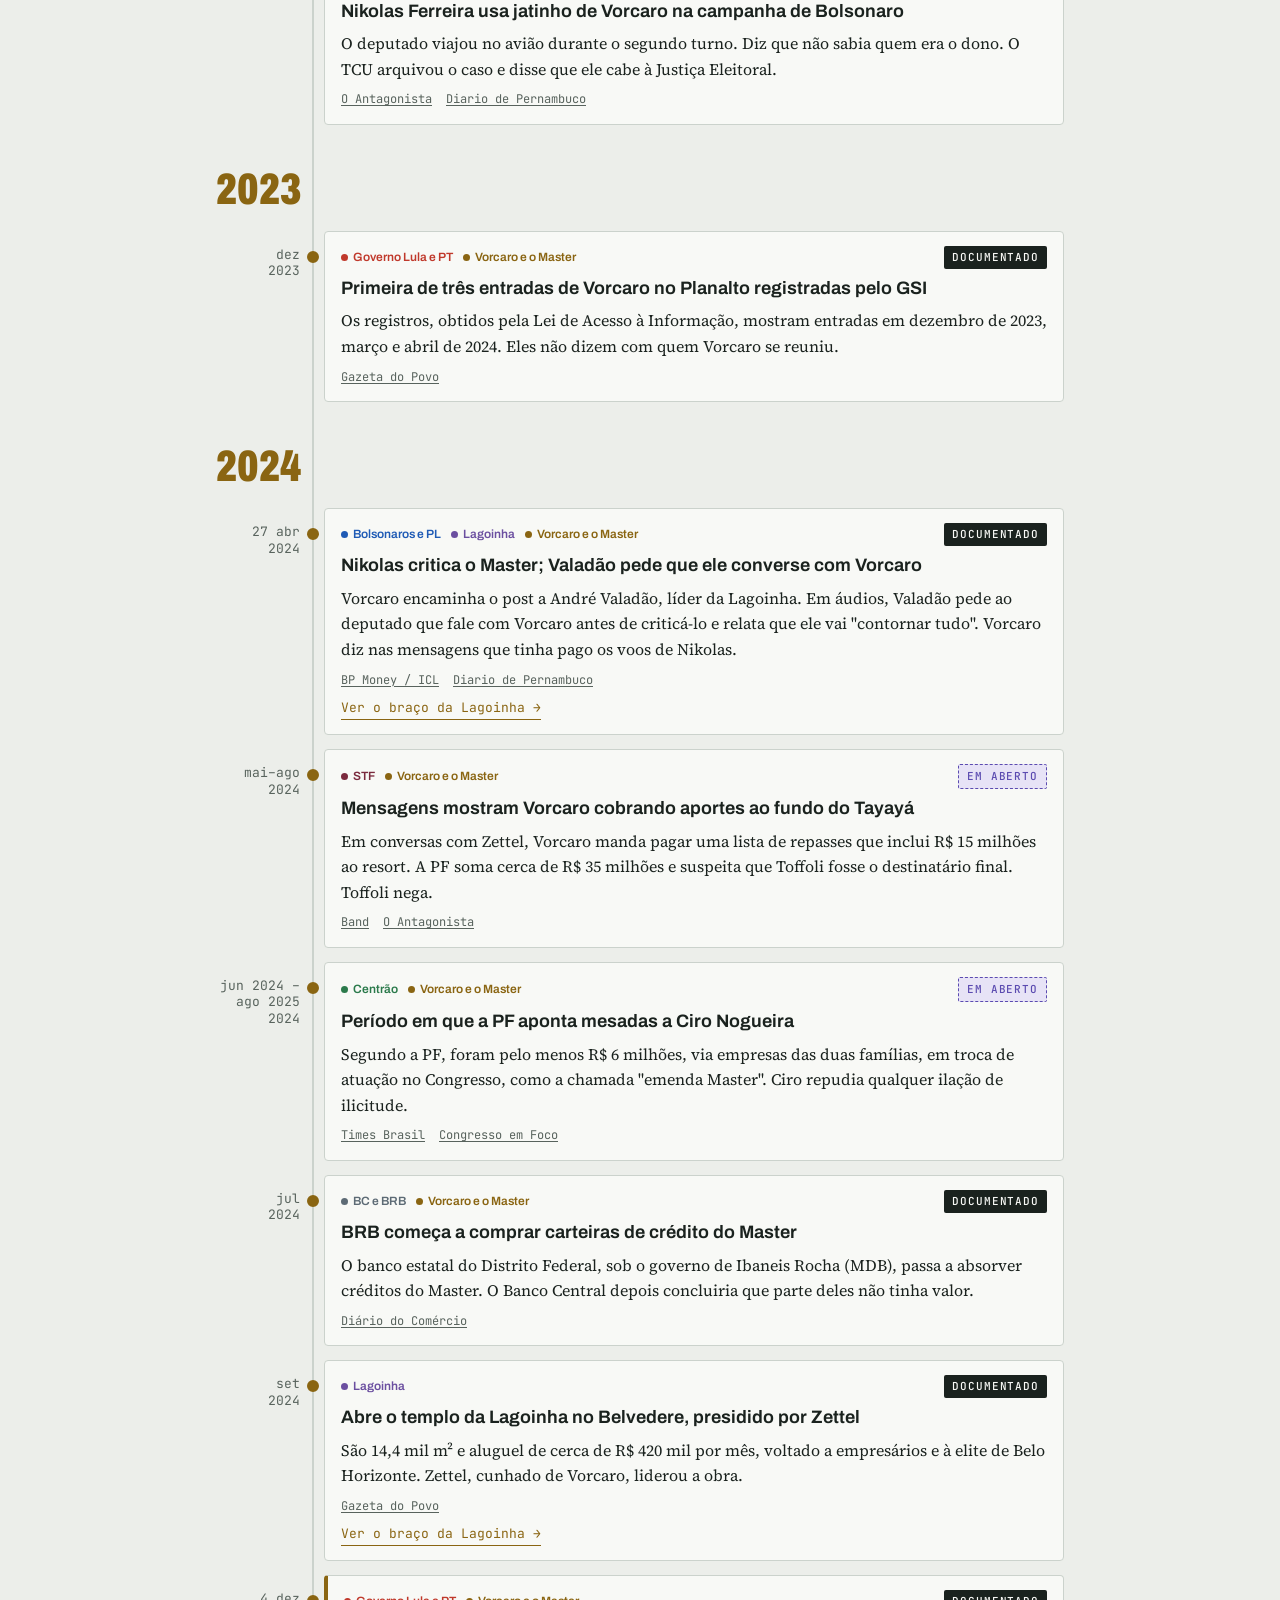
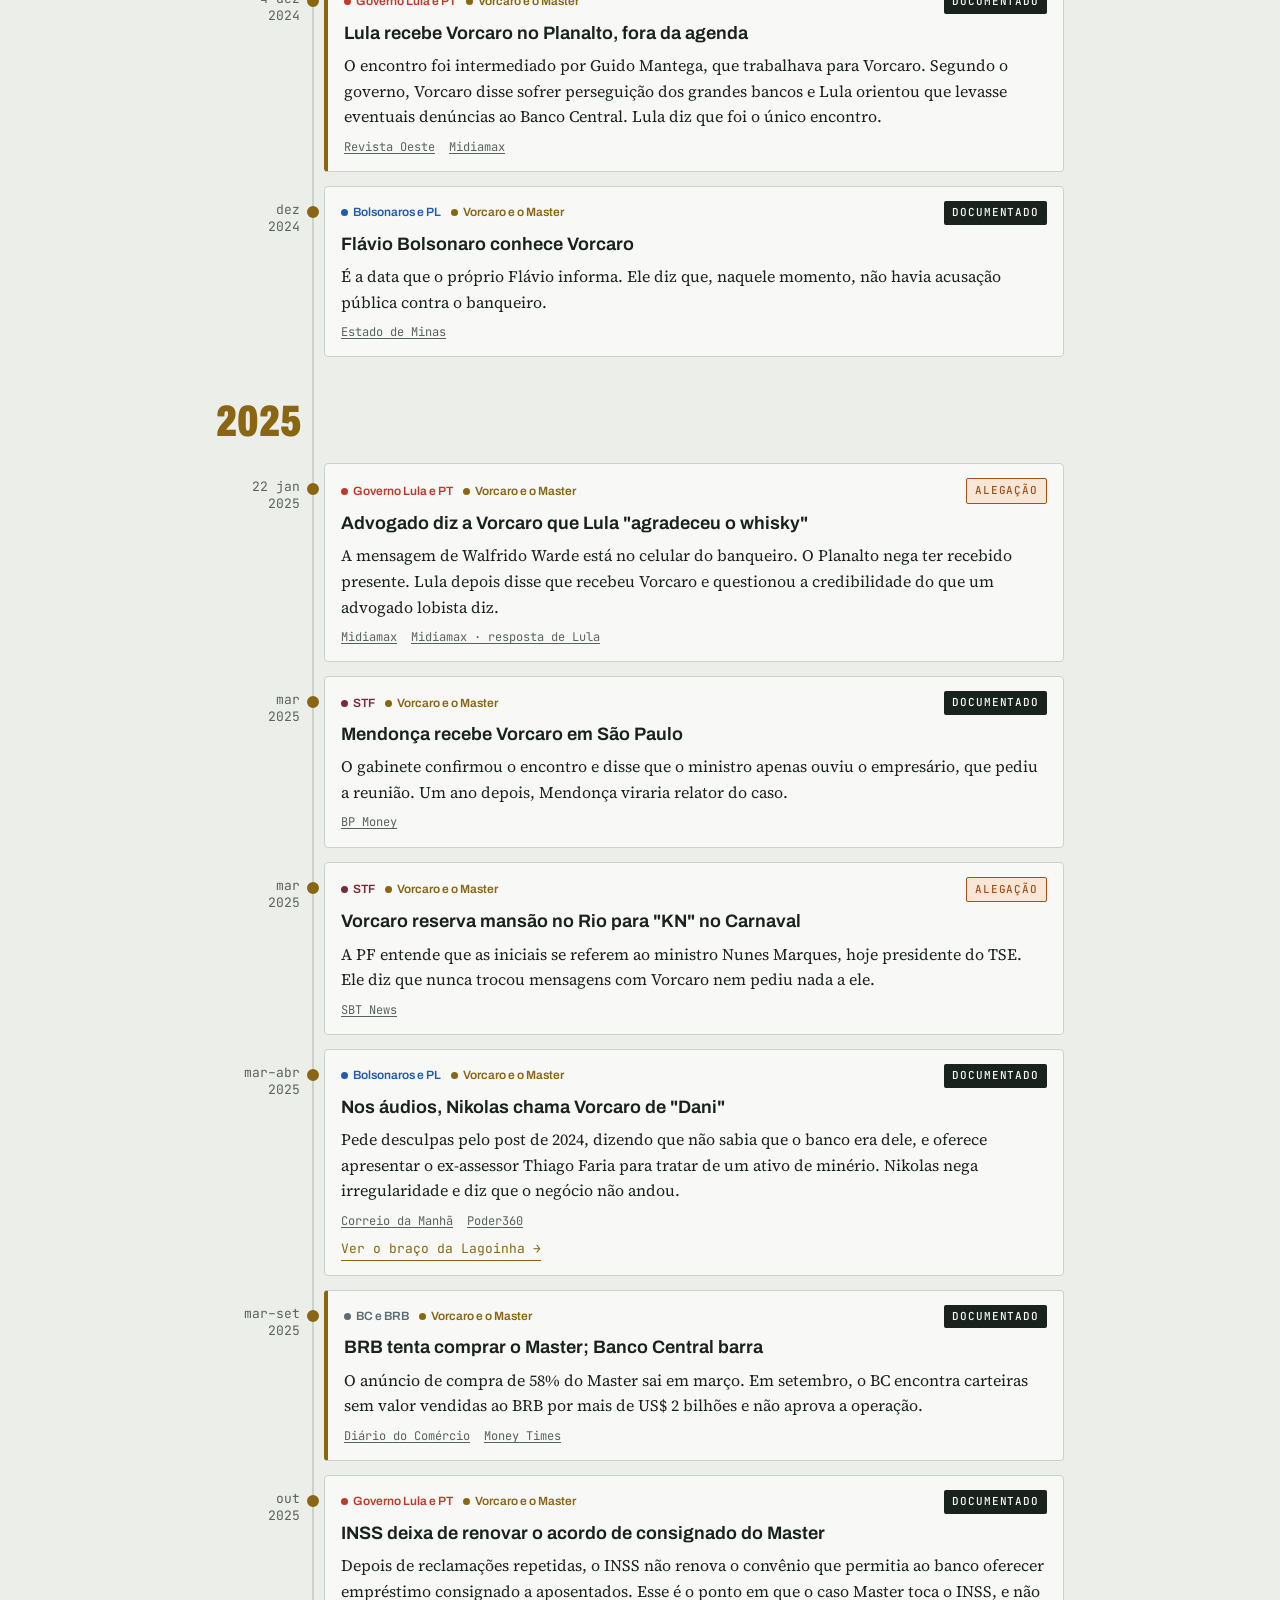
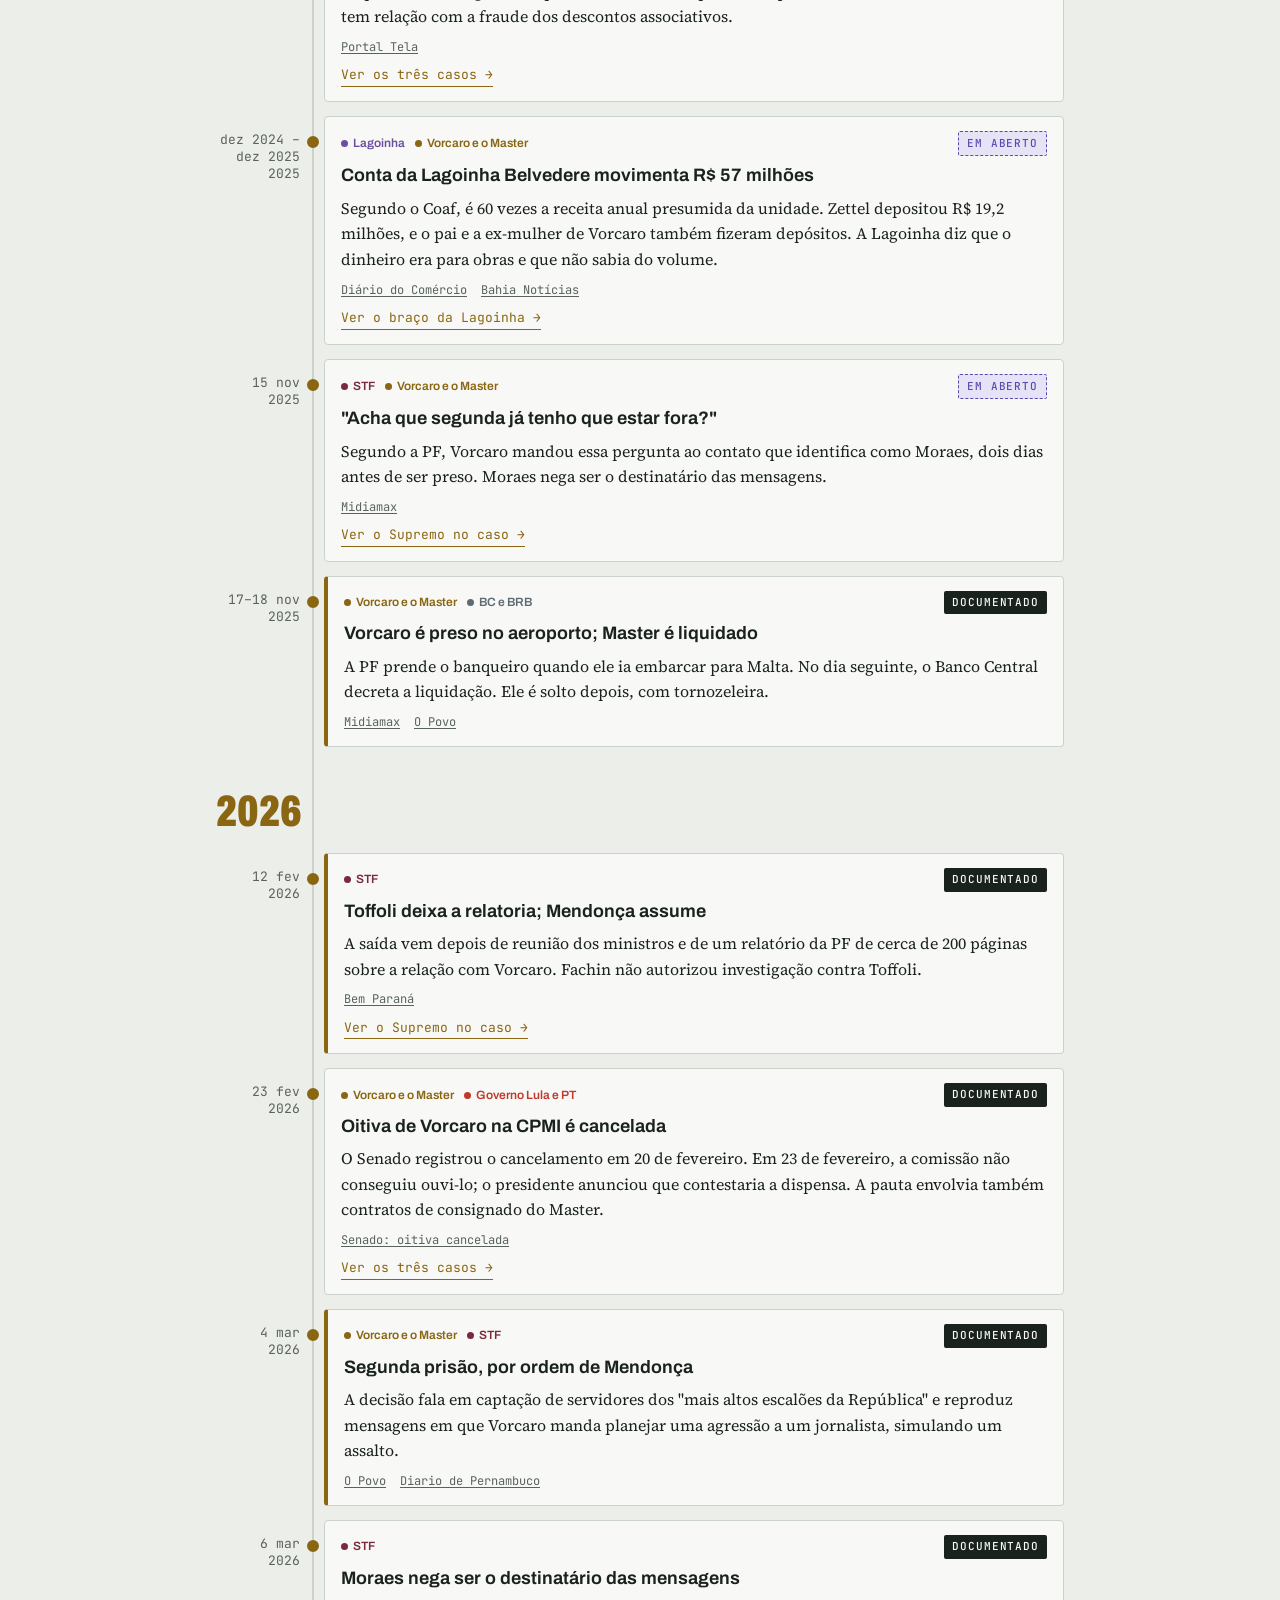
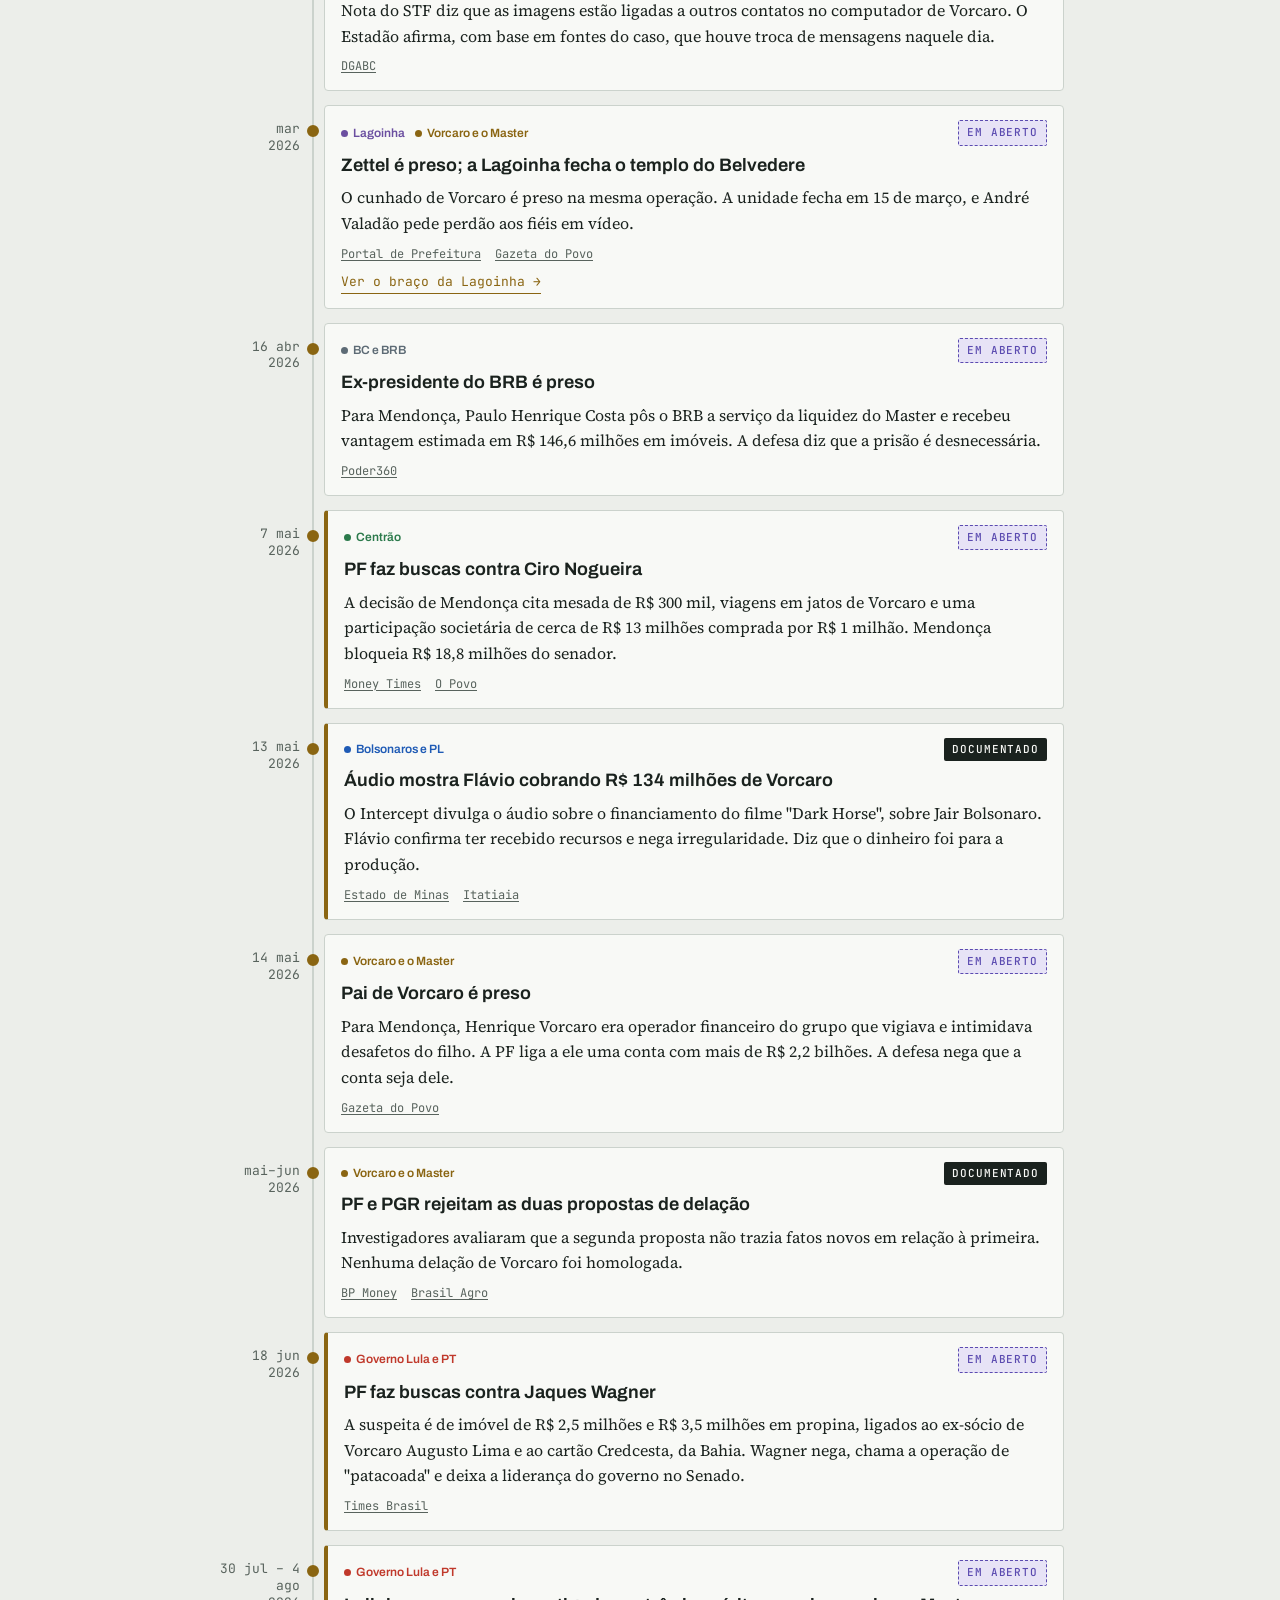
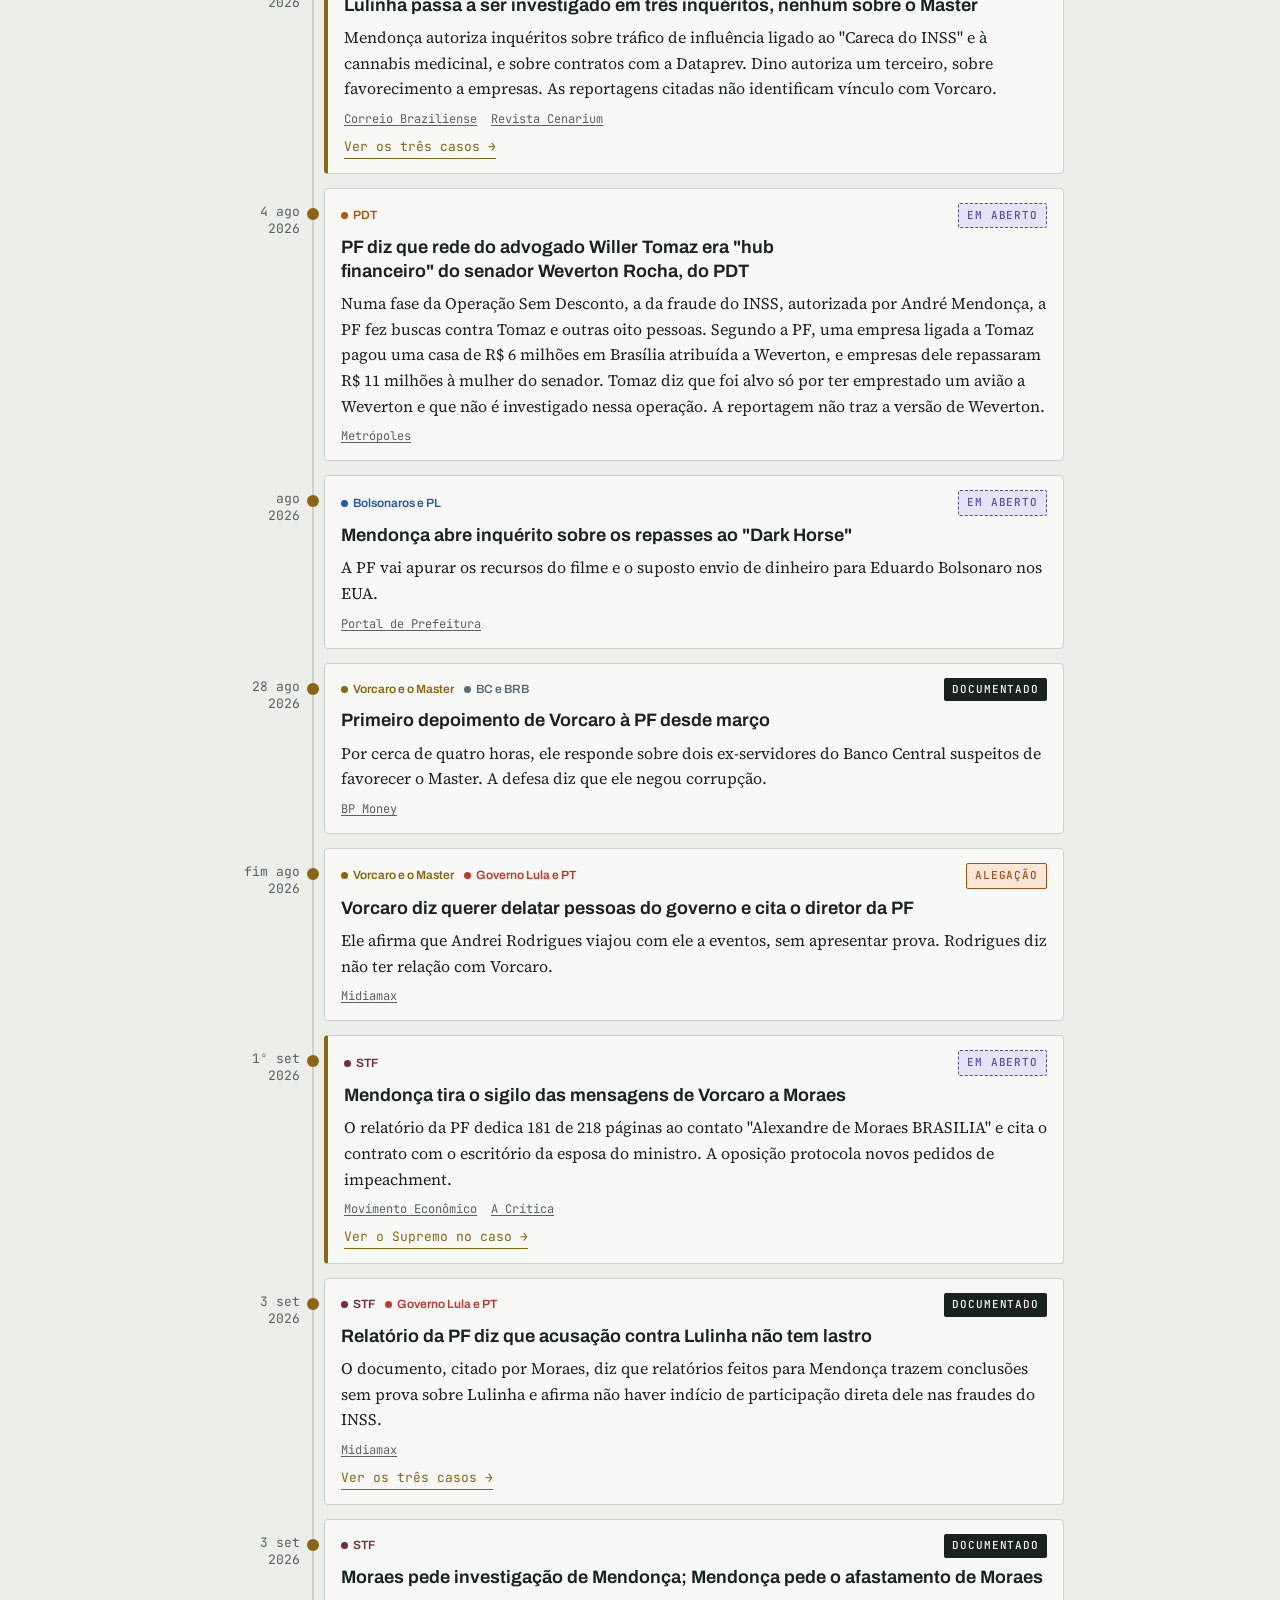
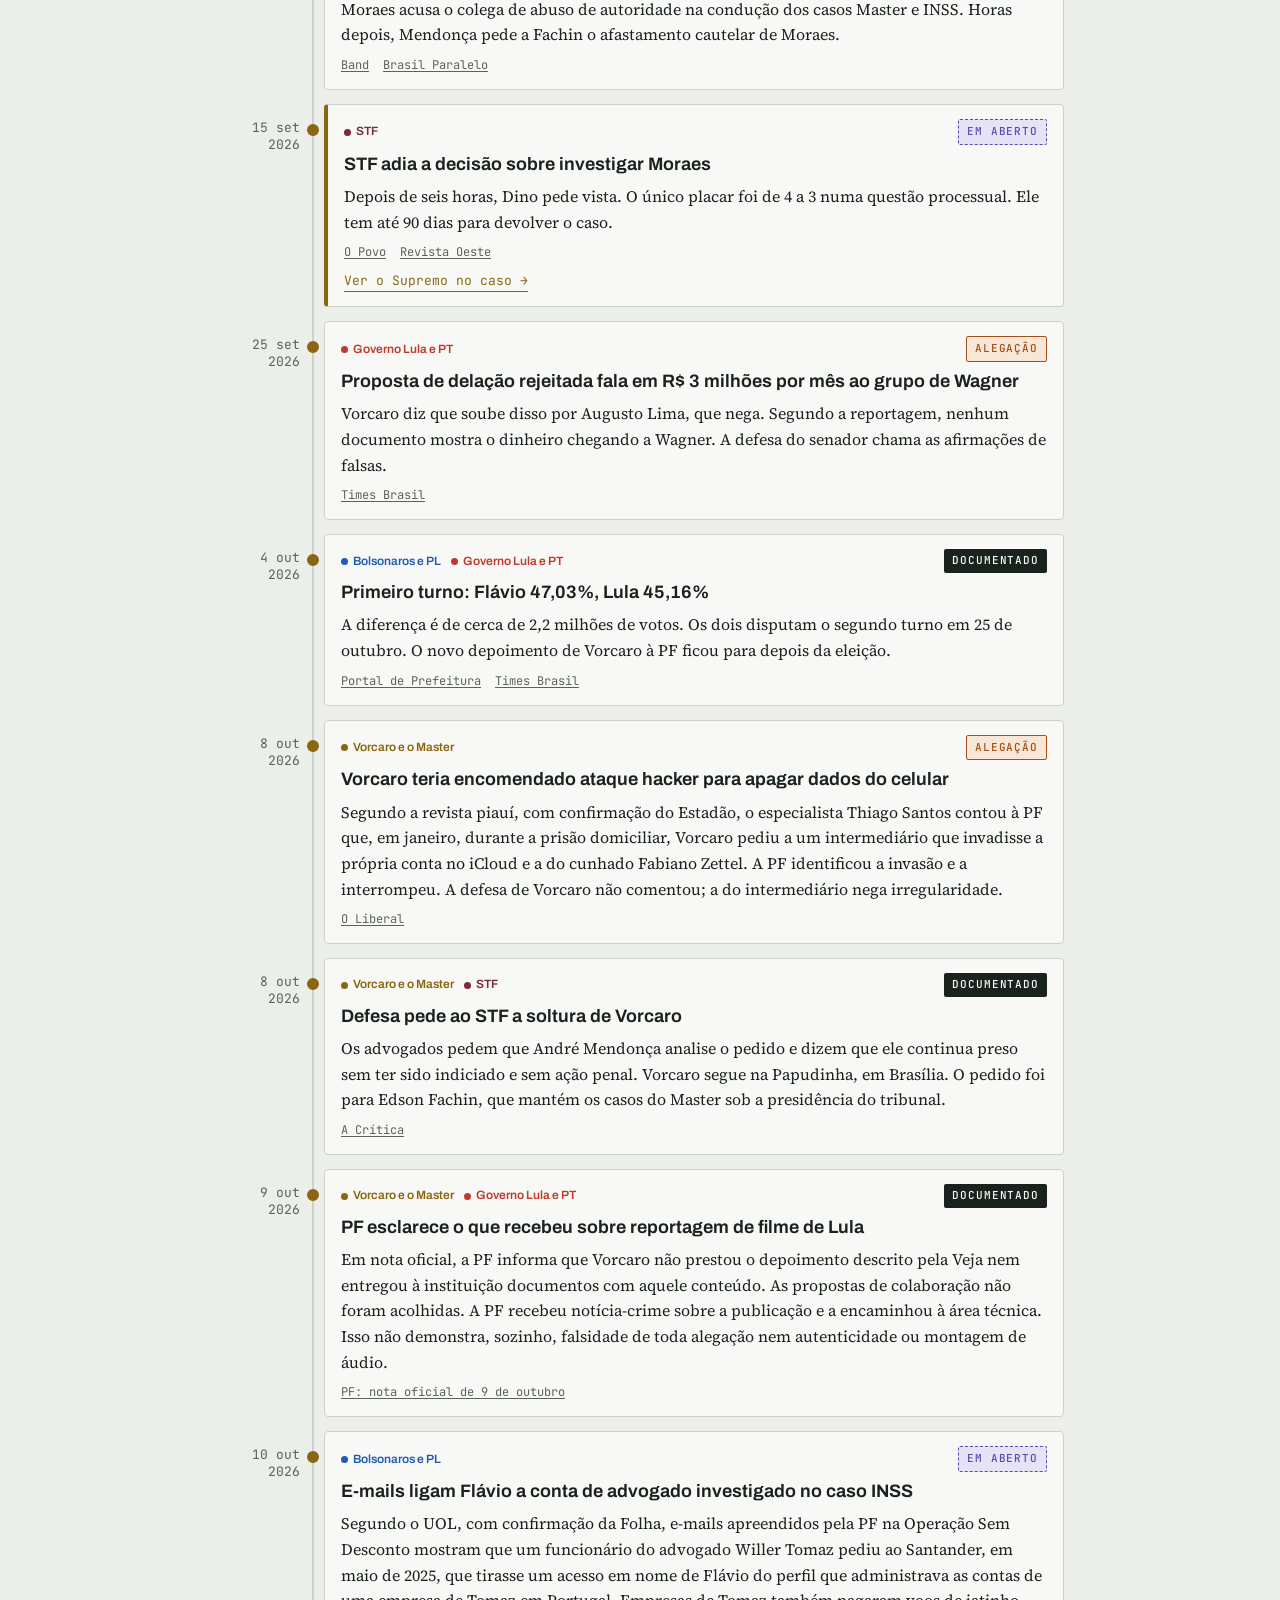
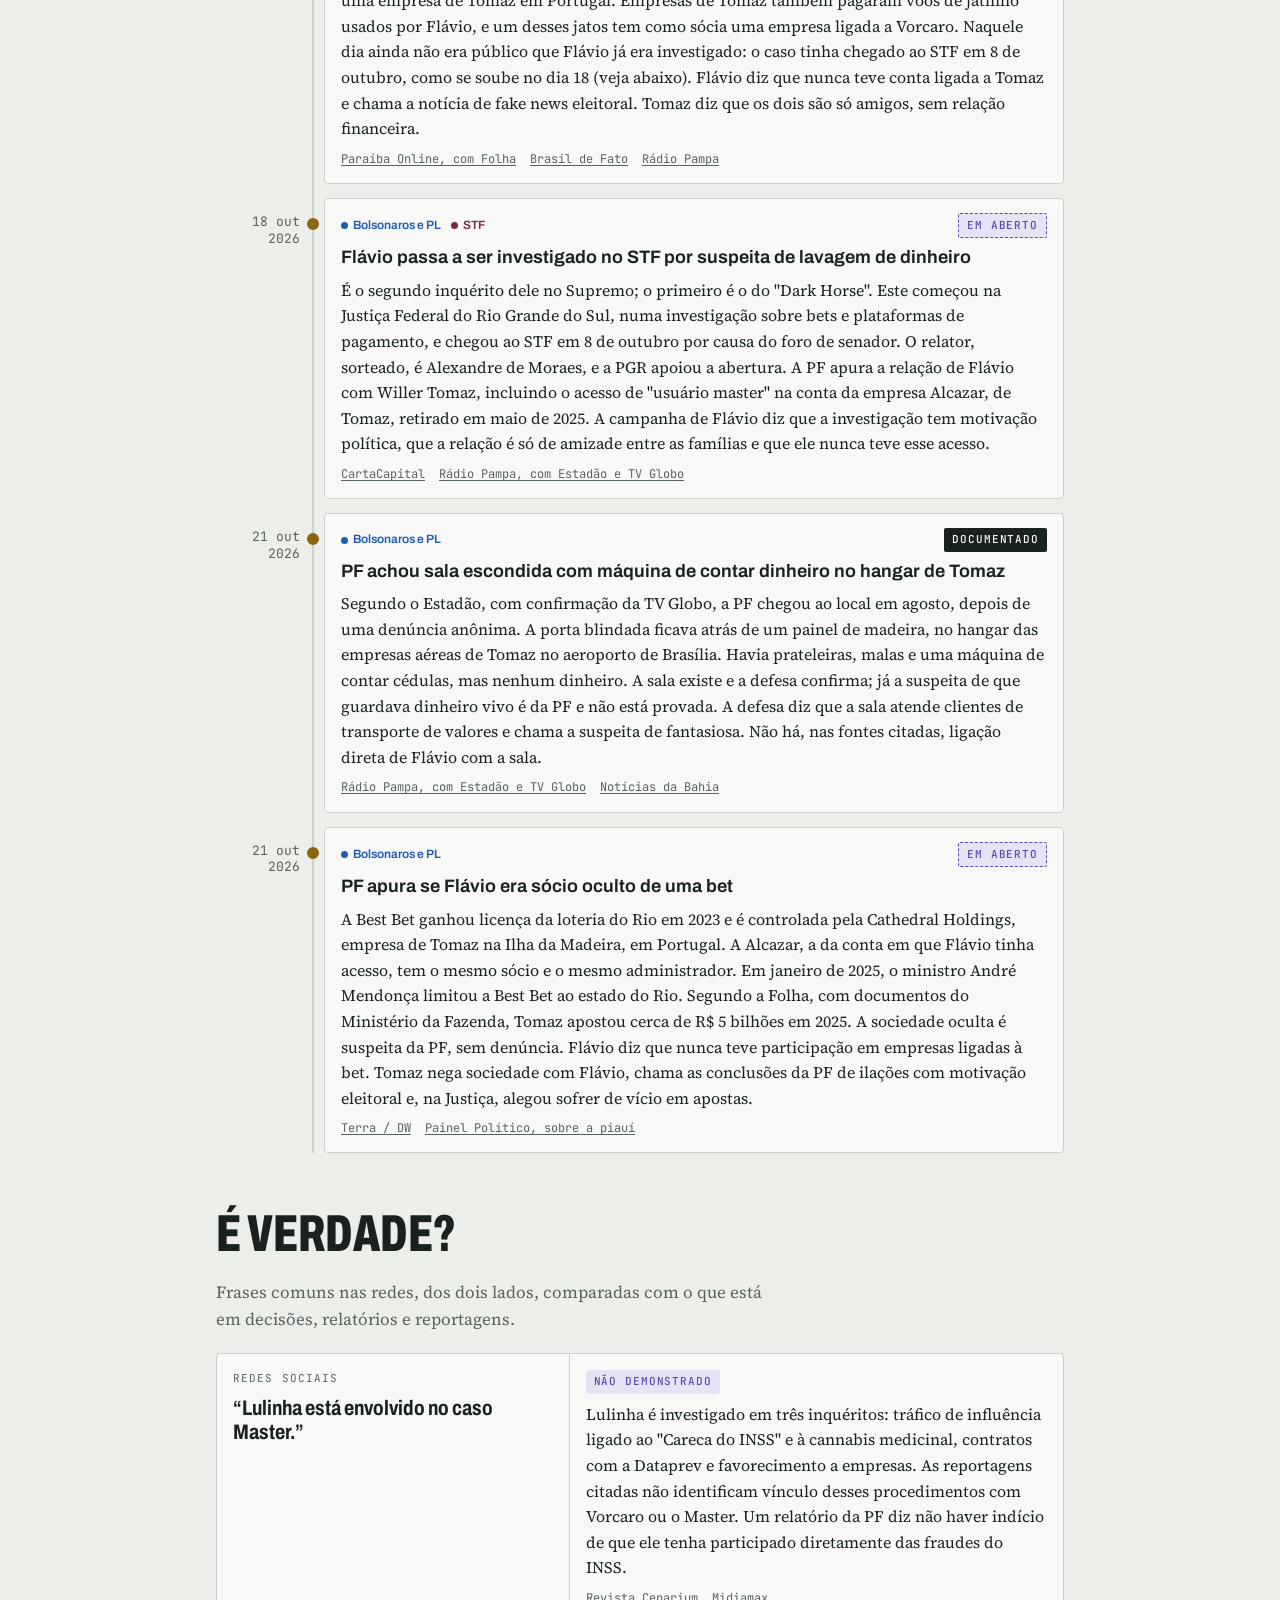
==== commit cb9b6319: "Adiciona a Rota Palantir ao menu Co-Authored-By: Claude Opus 5.5 <noreply@anthropic.com> Claude-Sess" ====
--- a/index.html
+++ b/index.html
@@ -191,7 +191,7 @@
 </head><body>
 
 
-<style>/* barra comum das Rotas */.rotas-bar .rb-lang{margin-left:auto;color:var(--accent);font-weight:600}.rotas-bar{border-bottom:1px solid var(--line);background:var(--bg);font-family:var(--mono);font-size:12px;letter-spacing:.1em;text-transform:uppercase}.rotas-bar>div{max-width:880px;margin:0 auto;padding:10px 16px;display:flex;flex-wrap:wrap;align-items:center;gap:6px 18px}.rotas-bar a{color:var(--muted);text-decoration:none;padding-block:2px;border-bottom:2px solid transparent}.rotas-bar a:hover{color:var(--ink)}.rotas-bar a[aria-current]{color:var(--ink);border-bottom-color:var(--accent)}.rotas-bar .rb-home{color:var(--accent);font-weight:600}.rv-btn{display:inline-flex;align-items:center;gap:8px;justify-self:start;font-family:var(--ui,system-ui);font-weight:800;font-size:16px;letter-spacing:.02em;text-decoration:none;color:var(--paper,#fff);background:var(--accent);padding:10px 16px;border-radius:999px;box-shadow:0 2px 0 rgba(0,0,0,.15)}.rv-btn:hover{filter:brightness(1.08)}.rv-btn:focus-visible{outline:3px solid var(--ink);outline-offset:2px}.rotas-bar a:focus-visible{outline:3px solid var(--accent);outline-offset:2px}</style><style>/* padrão das Rotas: formato detalhado */body{font-size:17px;line-height:1.6}h1{font-family:var(--display);font-stretch:62%;font-weight:900;font-size:clamp(60px,15vw,140px);line-height:.86;text-transform:uppercase;overflow-wrap:anywhere}h2{font-family:var(--display);font-stretch:66%;font-weight:800;font-size:clamp(34px,7vw,52px);line-height:.95;text-transform:uppercase}</style><nav class="rotas-bar" aria-label="Rotas"><div><a class="rb-home" href="https://fcarvalhodev.github.io/rotas/">Rotas</a><a href="https://fcarvalhodev.github.io/rota-washington/">Washington</a><a href="https://fcarvalhodev.github.io/rota-master/" aria-current="page">Master</a><a href="https://fcarvalhodev.github.io/rota-curitiba/">Curitiba</a><a href="https://fcarvalhodev.github.io/rota-da-fe/">Fé</a><a href="https://fcarvalhodev.github.io/rota-esplanada/">Esplanada</a><a href="https://fcarvalhodev.github.io/rota-itamaraty/">Itamaraty</a><a href="https://fcarvalhodev.github.io/rota-da-picanha/">Picanha</a><a href="https://fcarvalhodev.github.io/rota-do-ibge/">IBGE</a><a href="https://fcarvalhodev.github.io/rota-velho-chico/">Velho Chico</a><a href="https://fcarvalhodev.github.io/rota-do-tesouro/">Tesouro</a><a href="https://fcarvalhodev.github.io/rota-rouanet/">Rouanet</a><a href="https://fcarvalhodev.github.io/rota-dos-ventos/">Ventos</a><a href="https://fcarvalhodev.github.io/rota-do-algoritmo/">Algoritmo</a><a href="https://fcarvalhodev.github.io/rota-do-posto/">Posto</a><a href="https://fcarvalhodev.github.io/rota-das-queimadas/">Queimadas</a><a href="https://fcarvalhodev.github.io/rota-dos-games/">Games</a><a href="https://fcarvalhodev.github.io/rota-do-contracheque/">Contracheque</a><a class="rb-lang" href="en/" hreflang="en" lang="en">EN</a></div></nav>
+<style>/* barra comum das Rotas */.rotas-bar .rb-lang{margin-left:auto;color:var(--accent);font-weight:600}.rotas-bar{border-bottom:1px solid var(--line);background:var(--bg);font-family:var(--mono);font-size:12px;letter-spacing:.1em;text-transform:uppercase}.rotas-bar>div{max-width:880px;margin:0 auto;padding:10px 16px;display:flex;flex-wrap:wrap;align-items:center;gap:6px 18px}.rotas-bar a{color:var(--muted);text-decoration:none;padding-block:2px;border-bottom:2px solid transparent}.rotas-bar a:hover{color:var(--ink)}.rotas-bar a[aria-current]{color:var(--ink);border-bottom-color:var(--accent)}.rotas-bar .rb-home{color:var(--accent);font-weight:600}.rv-btn{display:inline-flex;align-items:center;gap:8px;justify-self:start;font-family:var(--ui,system-ui);font-weight:800;font-size:16px;letter-spacing:.02em;text-decoration:none;color:var(--paper,#fff);background:var(--accent);padding:10px 16px;border-radius:999px;box-shadow:0 2px 0 rgba(0,0,0,.15)}.rv-btn:hover{filter:brightness(1.08)}.rv-btn:focus-visible{outline:3px solid var(--ink);outline-offset:2px}.rotas-bar a:focus-visible{outline:3px solid var(--accent);outline-offset:2px}</style><style>/* padrão das Rotas: formato detalhado */body{font-size:17px;line-height:1.6}h1{font-family:var(--display);font-stretch:62%;font-weight:900;font-size:clamp(60px,15vw,140px);line-height:.86;text-transform:uppercase;overflow-wrap:anywhere}h2{font-family:var(--display);font-stretch:66%;font-weight:800;font-size:clamp(34px,7vw,52px);line-height:.95;text-transform:uppercase}</style><nav class="rotas-bar" aria-label="Rotas"><div><a class="rb-home" href="https://fcarvalhodev.github.io/rotas/">Rotas</a><a href="https://fcarvalhodev.github.io/rota-washington/">Washington</a><a href="https://fcarvalhodev.github.io/rota-master/" aria-current="page">Master</a><a href="https://fcarvalhodev.github.io/rota-curitiba/">Curitiba</a><a href="https://fcarvalhodev.github.io/rota-da-fe/">Fé</a><a href="https://fcarvalhodev.github.io/rota-esplanada/">Esplanada</a><a href="https://fcarvalhodev.github.io/rota-itamaraty/">Itamaraty</a><a href="https://fcarvalhodev.github.io/rota-da-picanha/">Picanha</a><a href="https://fcarvalhodev.github.io/rota-do-ibge/">IBGE</a><a href="https://fcarvalhodev.github.io/rota-velho-chico/">Velho Chico</a><a href="https://fcarvalhodev.github.io/rota-do-tesouro/">Tesouro</a><a href="https://fcarvalhodev.github.io/rota-rouanet/">Rouanet</a><a href="https://fcarvalhodev.github.io/rota-dos-ventos/">Ventos</a><a href="https://fcarvalhodev.github.io/rota-do-algoritmo/">Algoritmo</a><a href="https://fcarvalhodev.github.io/rota-do-posto/">Posto</a><a href="https://fcarvalhodev.github.io/rota-das-queimadas/">Queimadas</a><a href="https://fcarvalhodev.github.io/rota-dos-games/">Games</a><a href="https://fcarvalhodev.github.io/rota-do-contracheque/">Contracheque</a><a href="https://fcarvalhodev.github.io/rota-palantir/">Palantir</a><a class="rb-lang" href="en/" hreflang="en" lang="en">EN</a></div></nav>
 <header class="wrap hero">
   <div class="kicker">Dossiê · Caso Banco Master · atualizado em 12 out 2026</div>
   <h1>Rota<br>Master</h1>
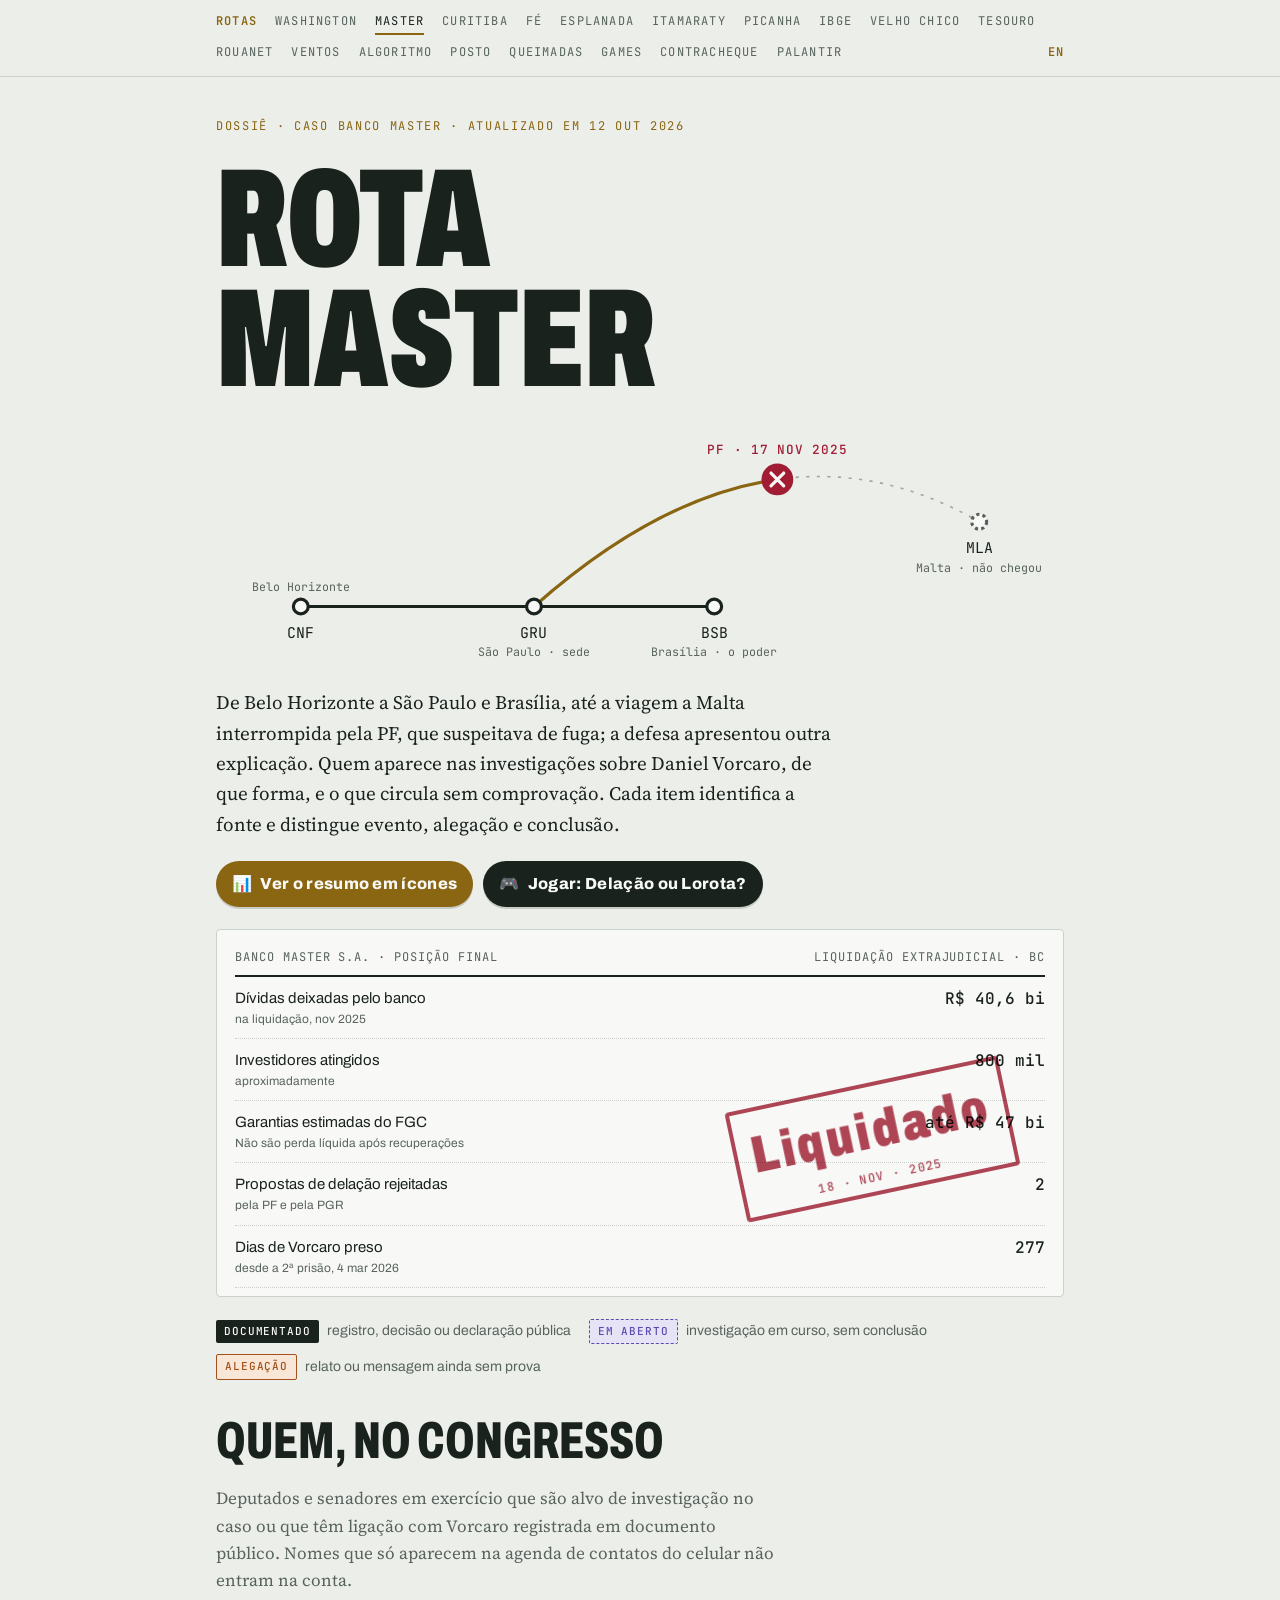
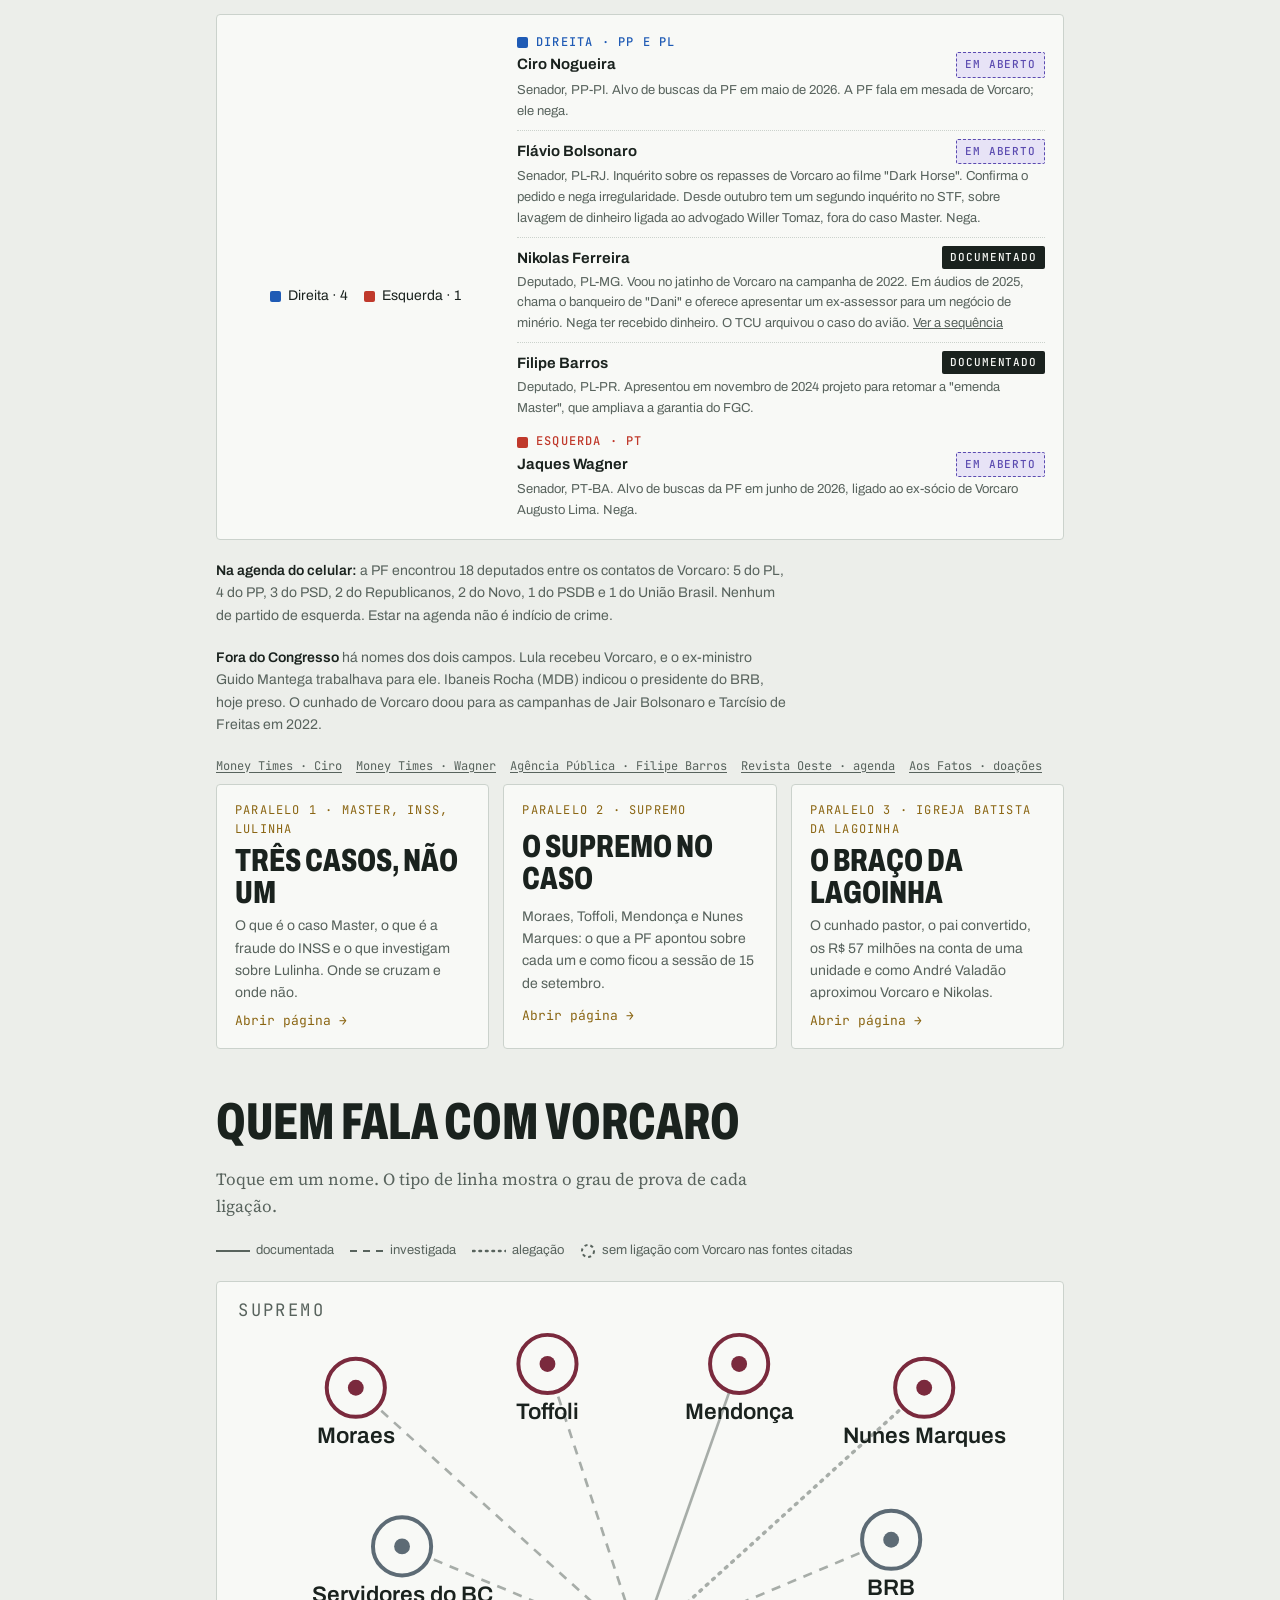
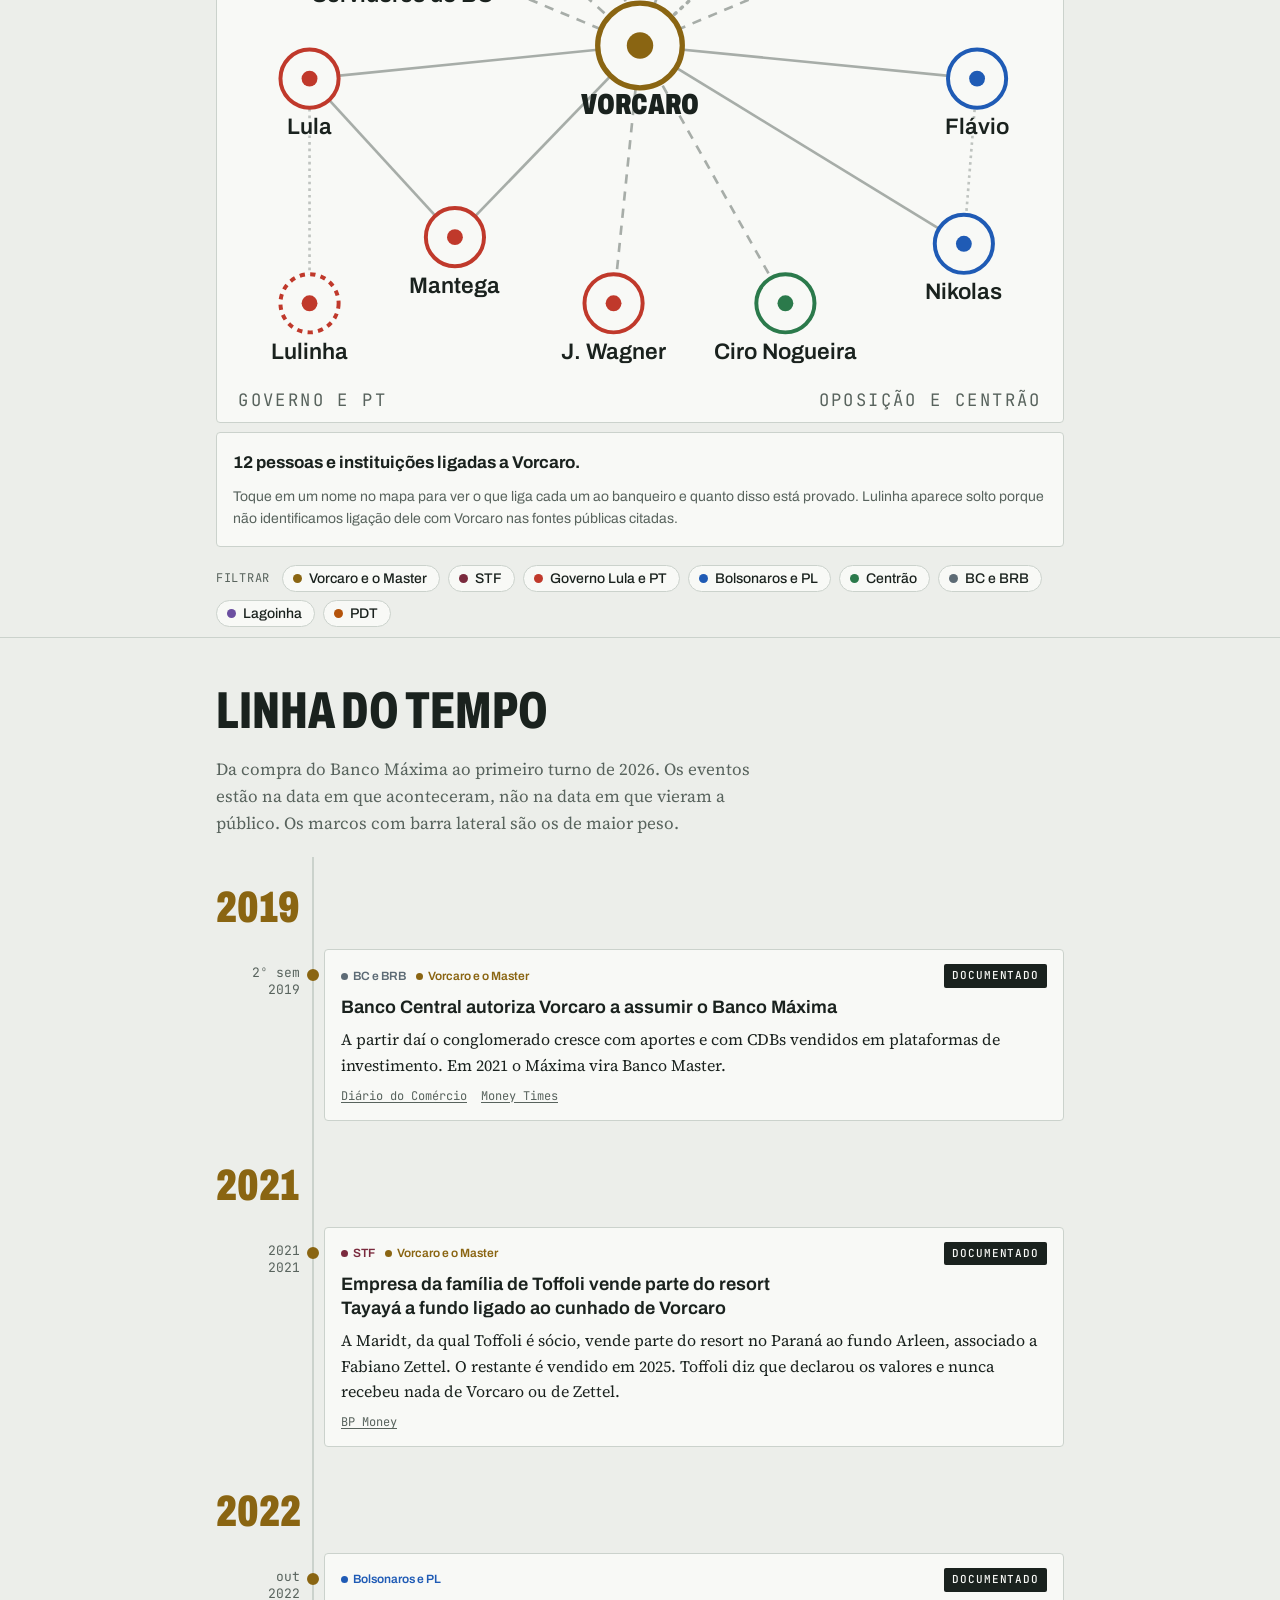
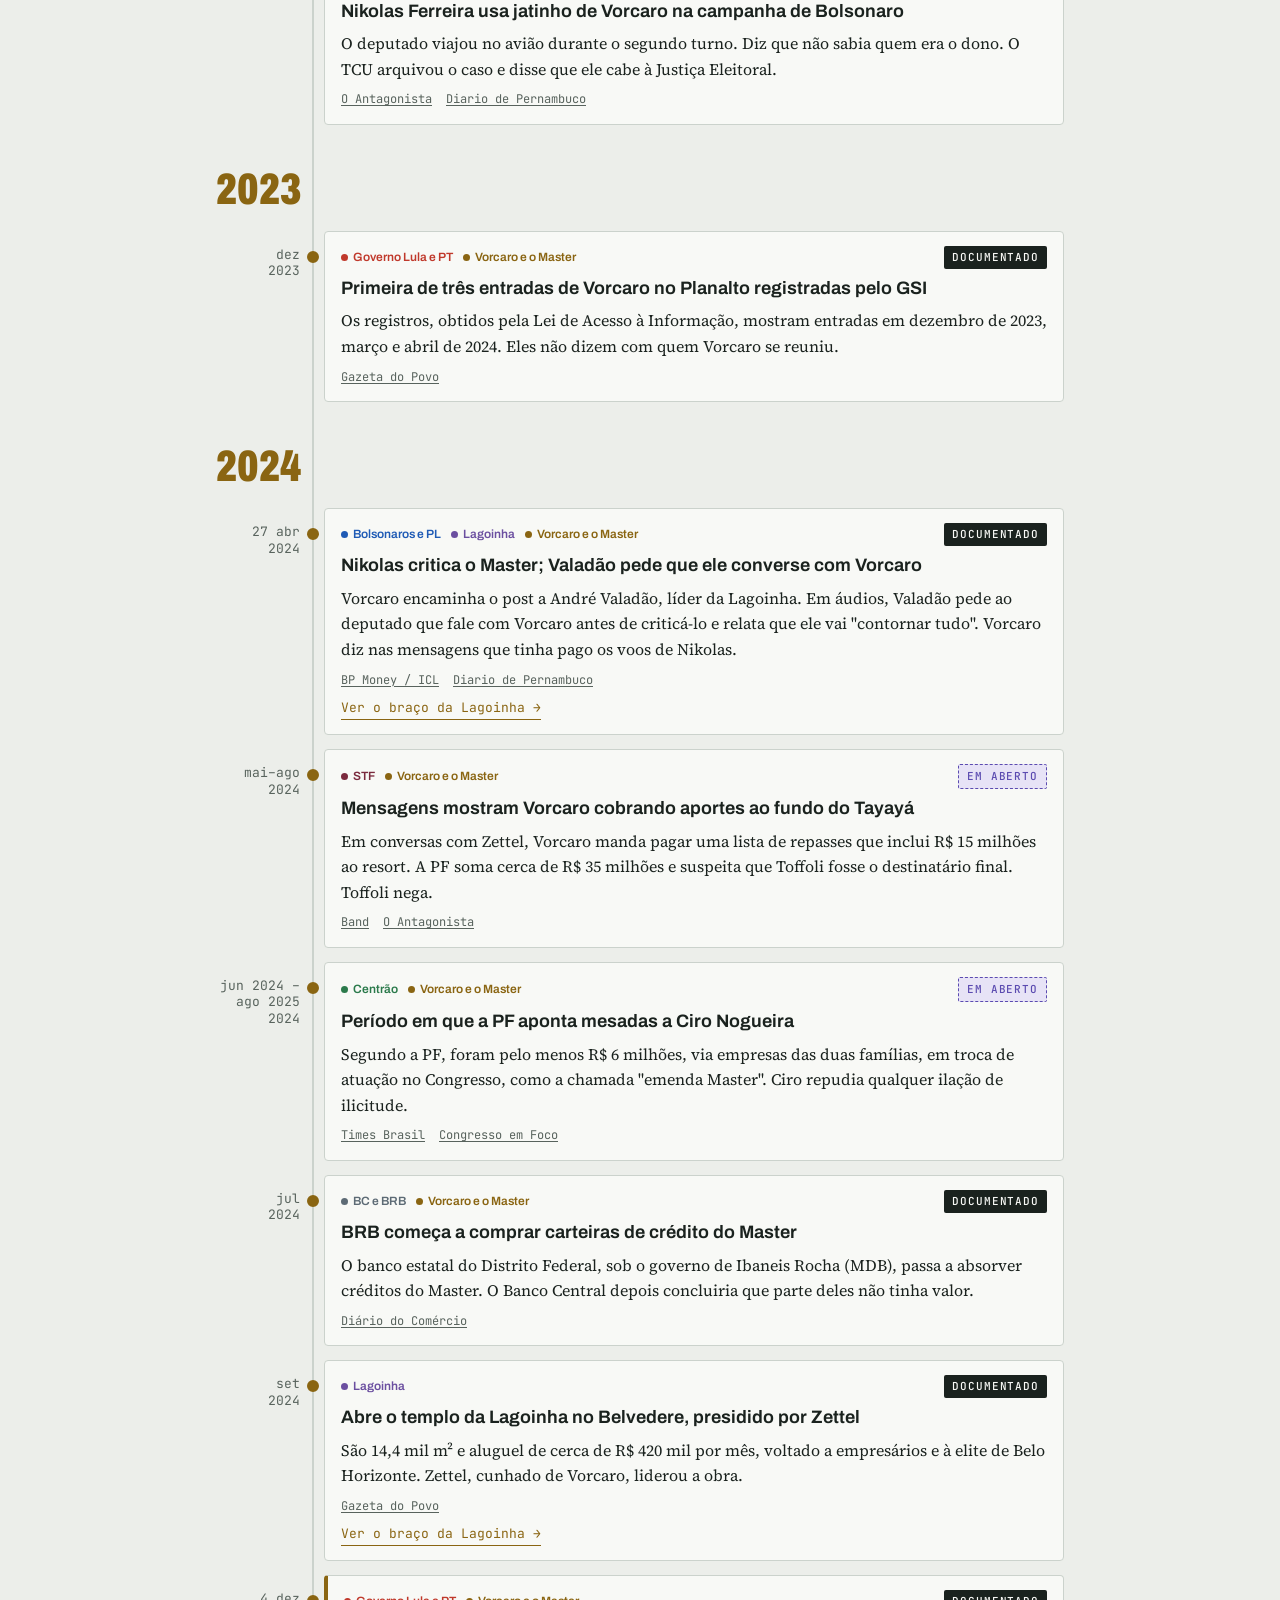
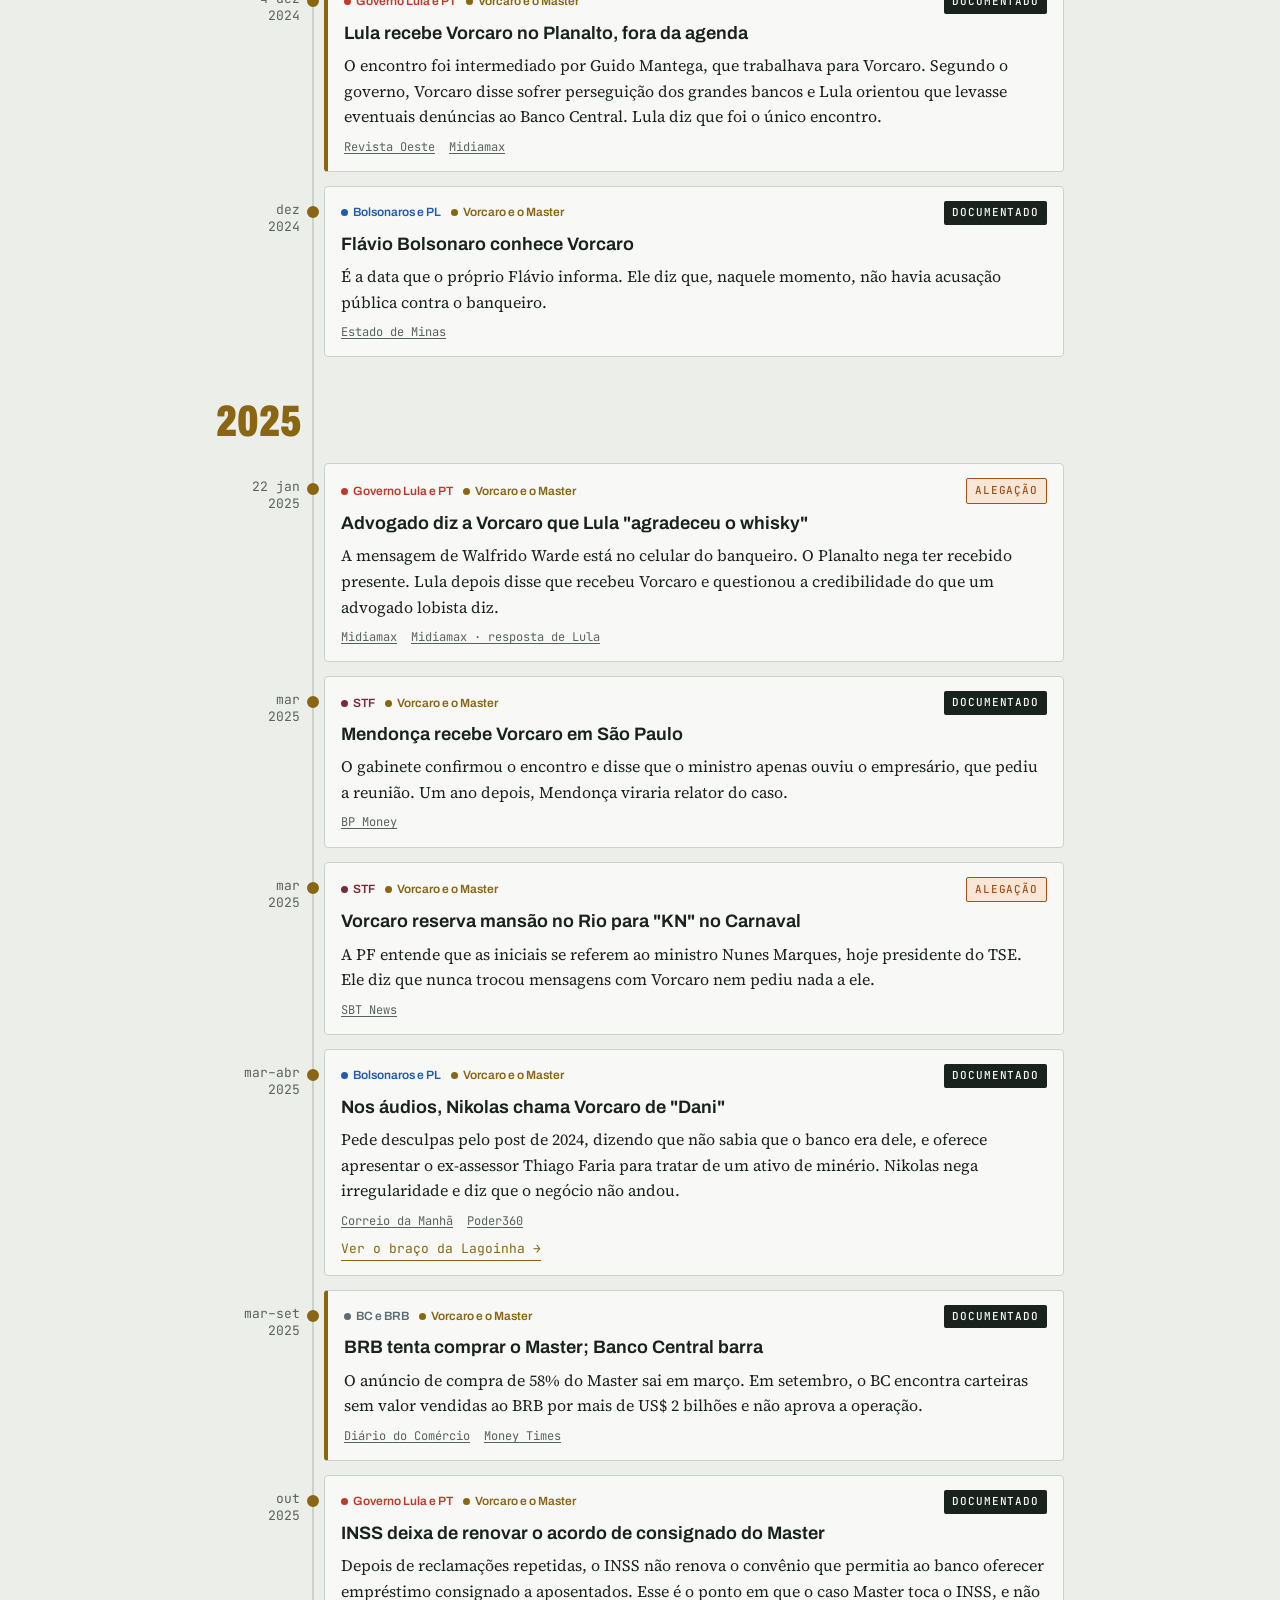
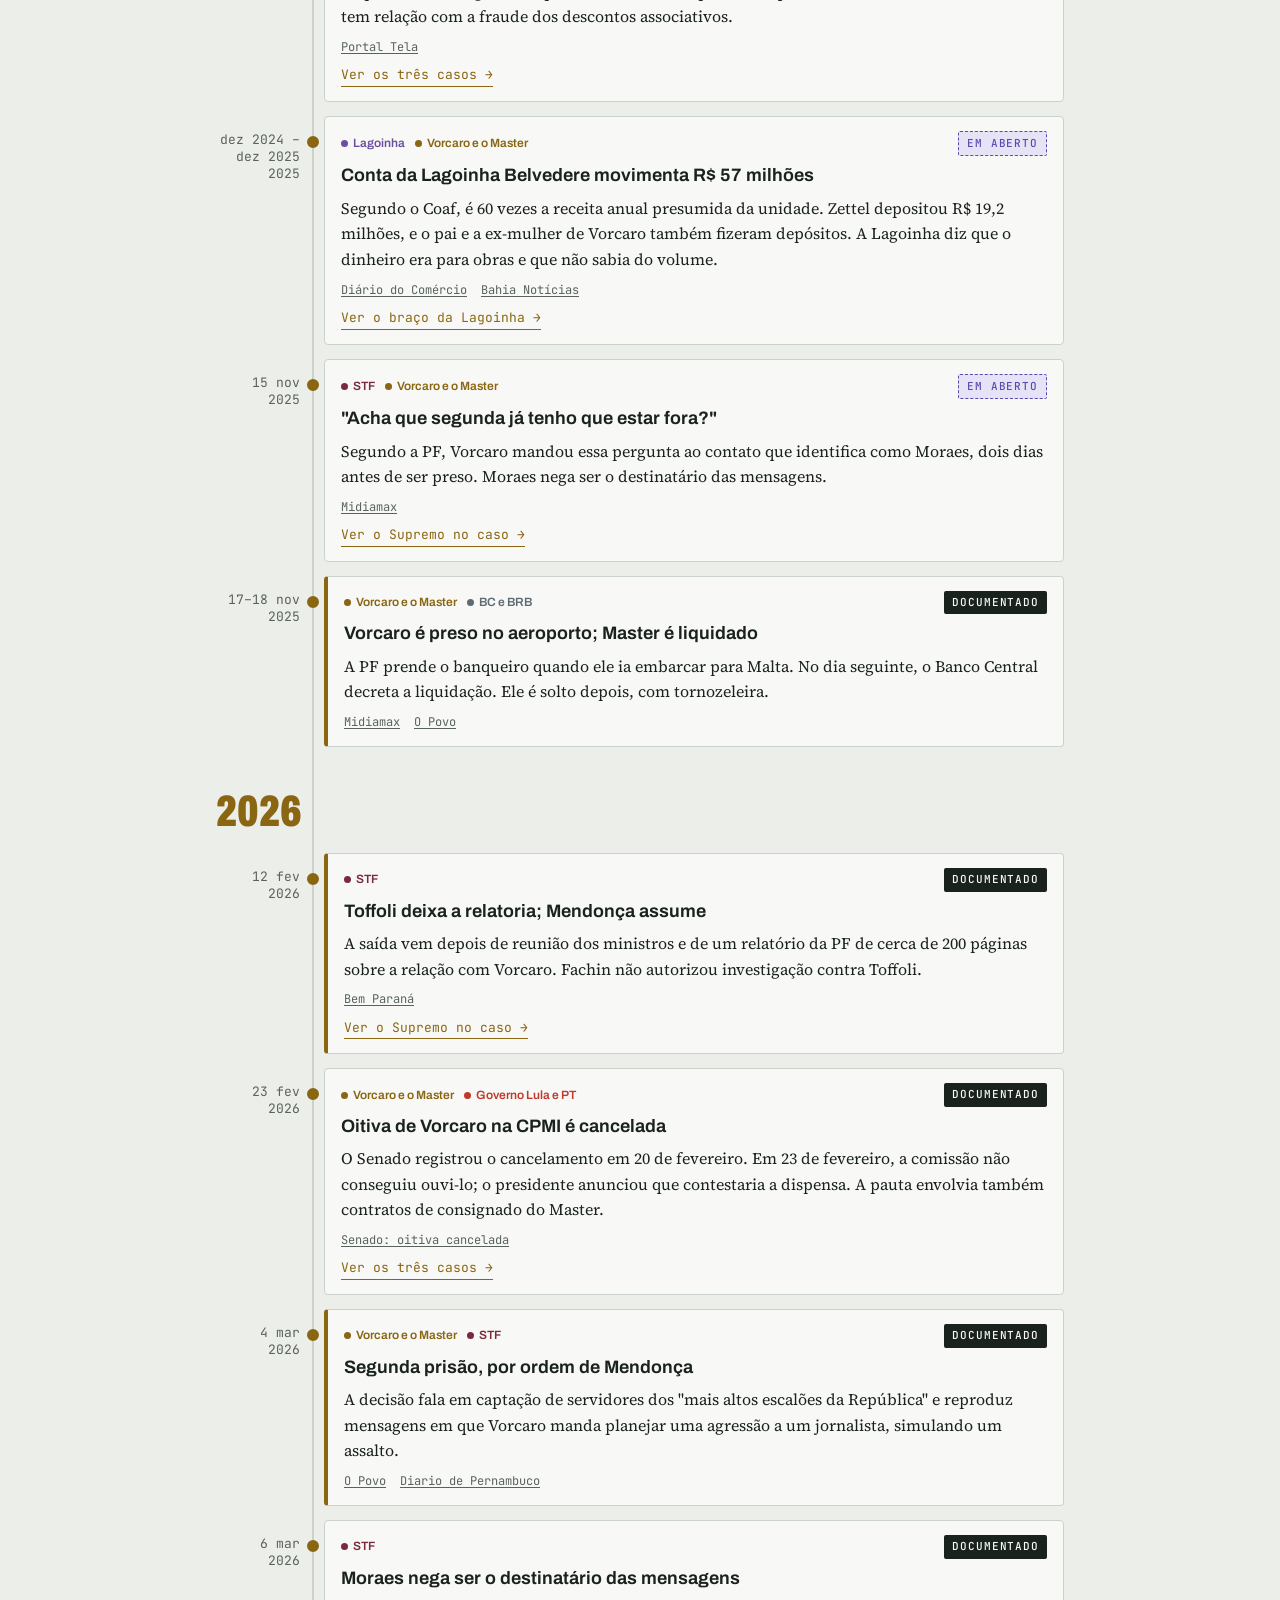
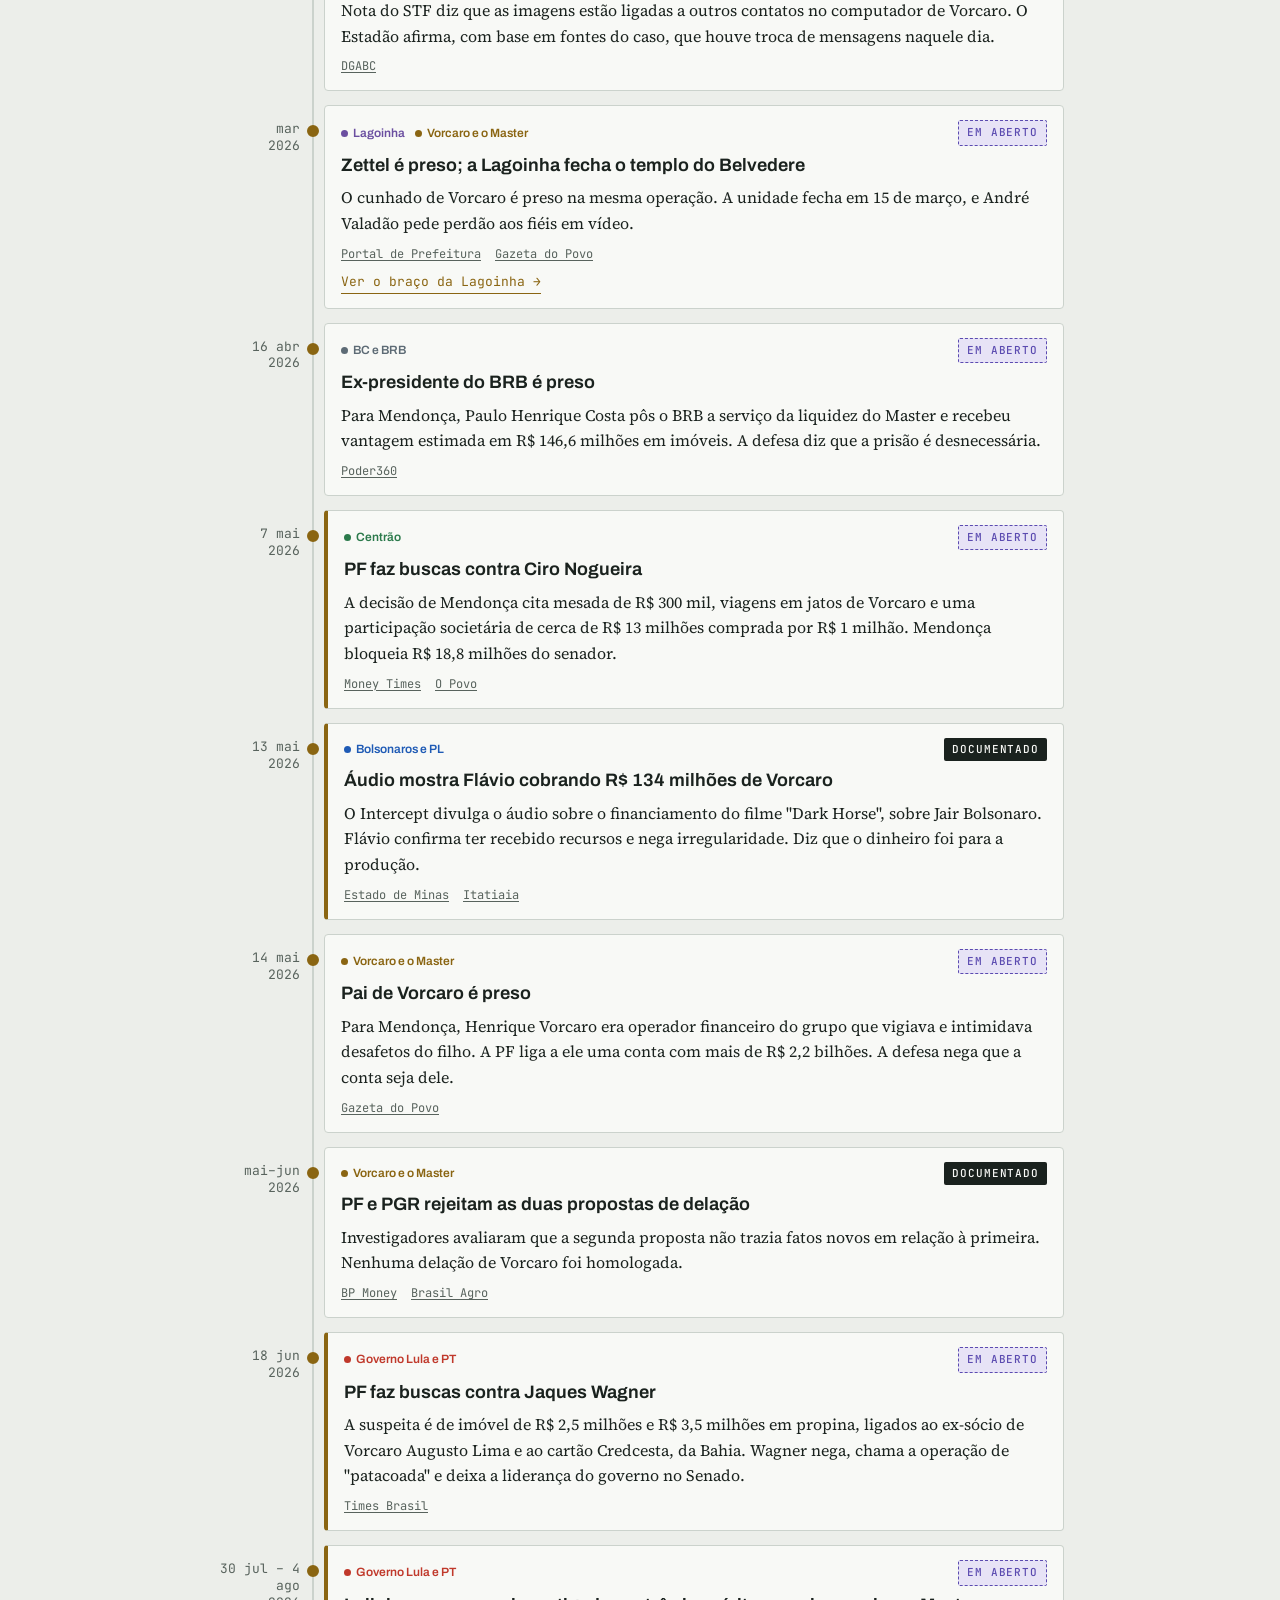
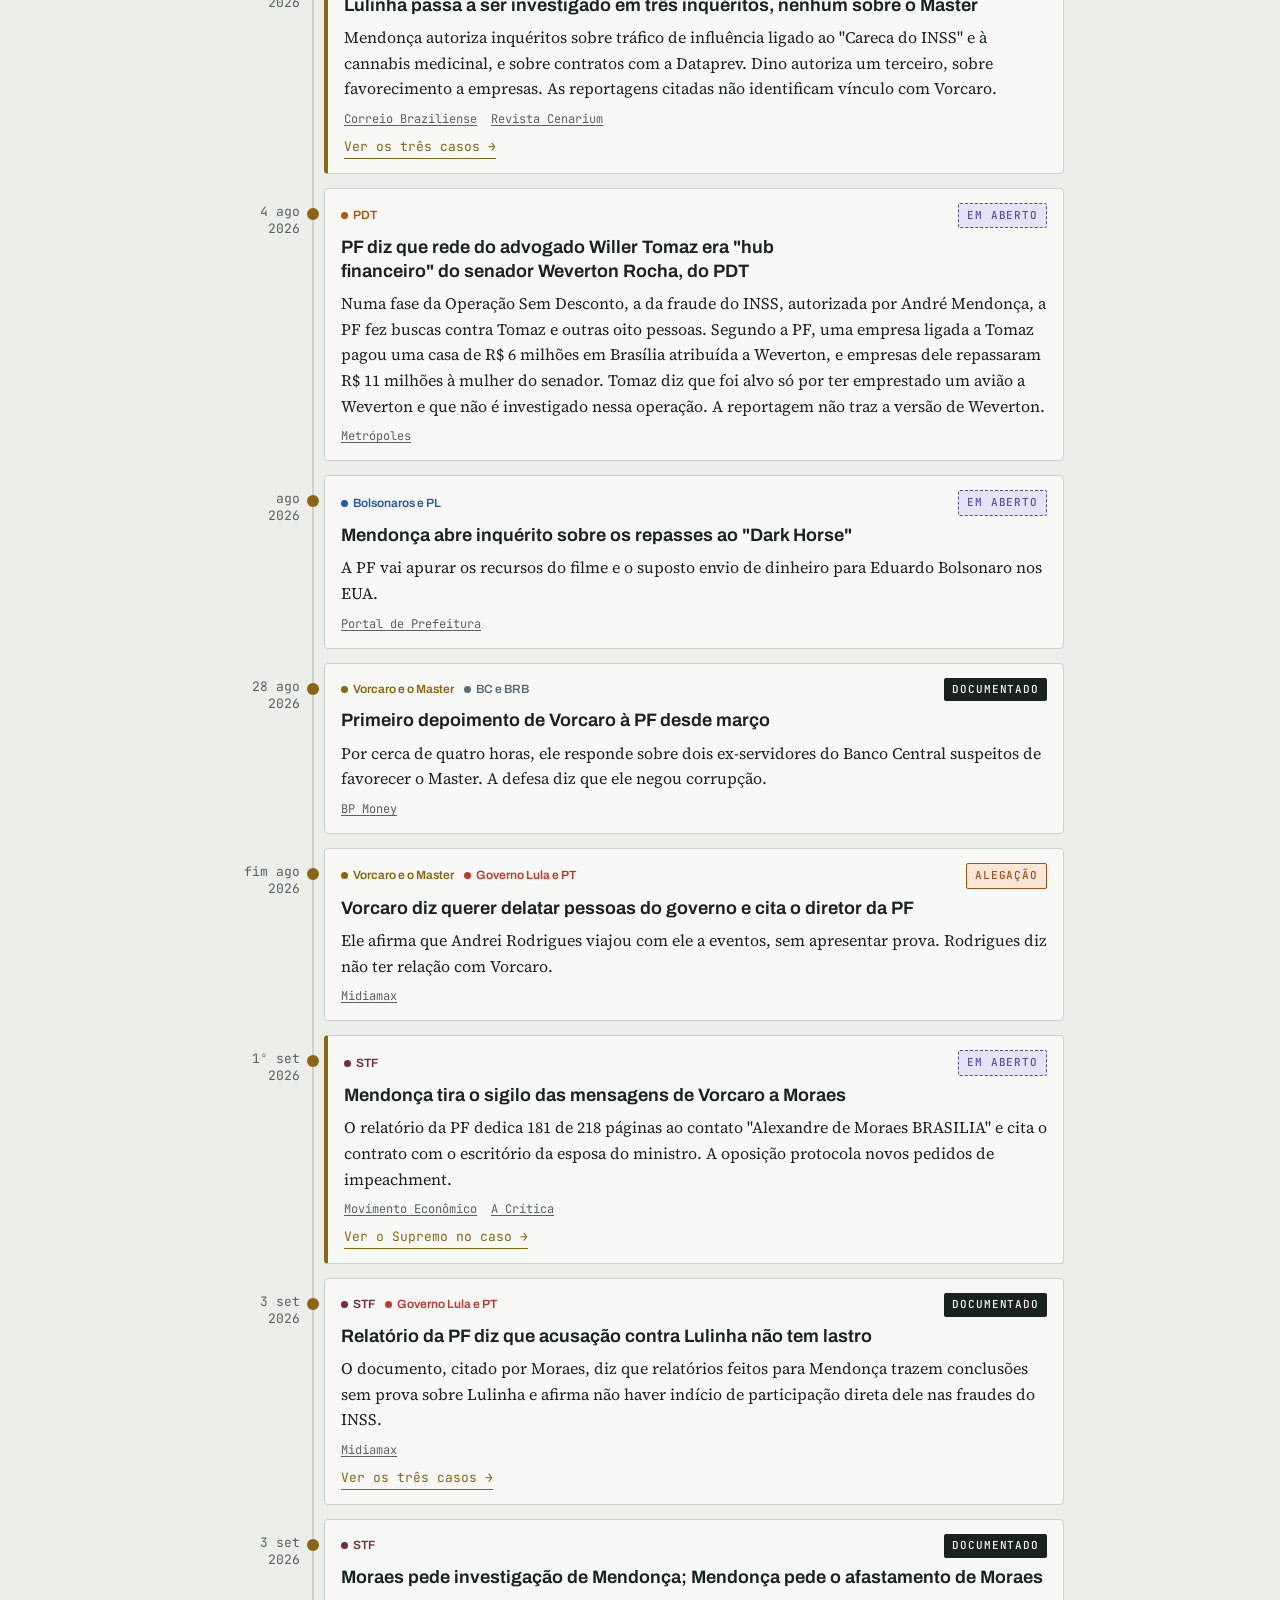
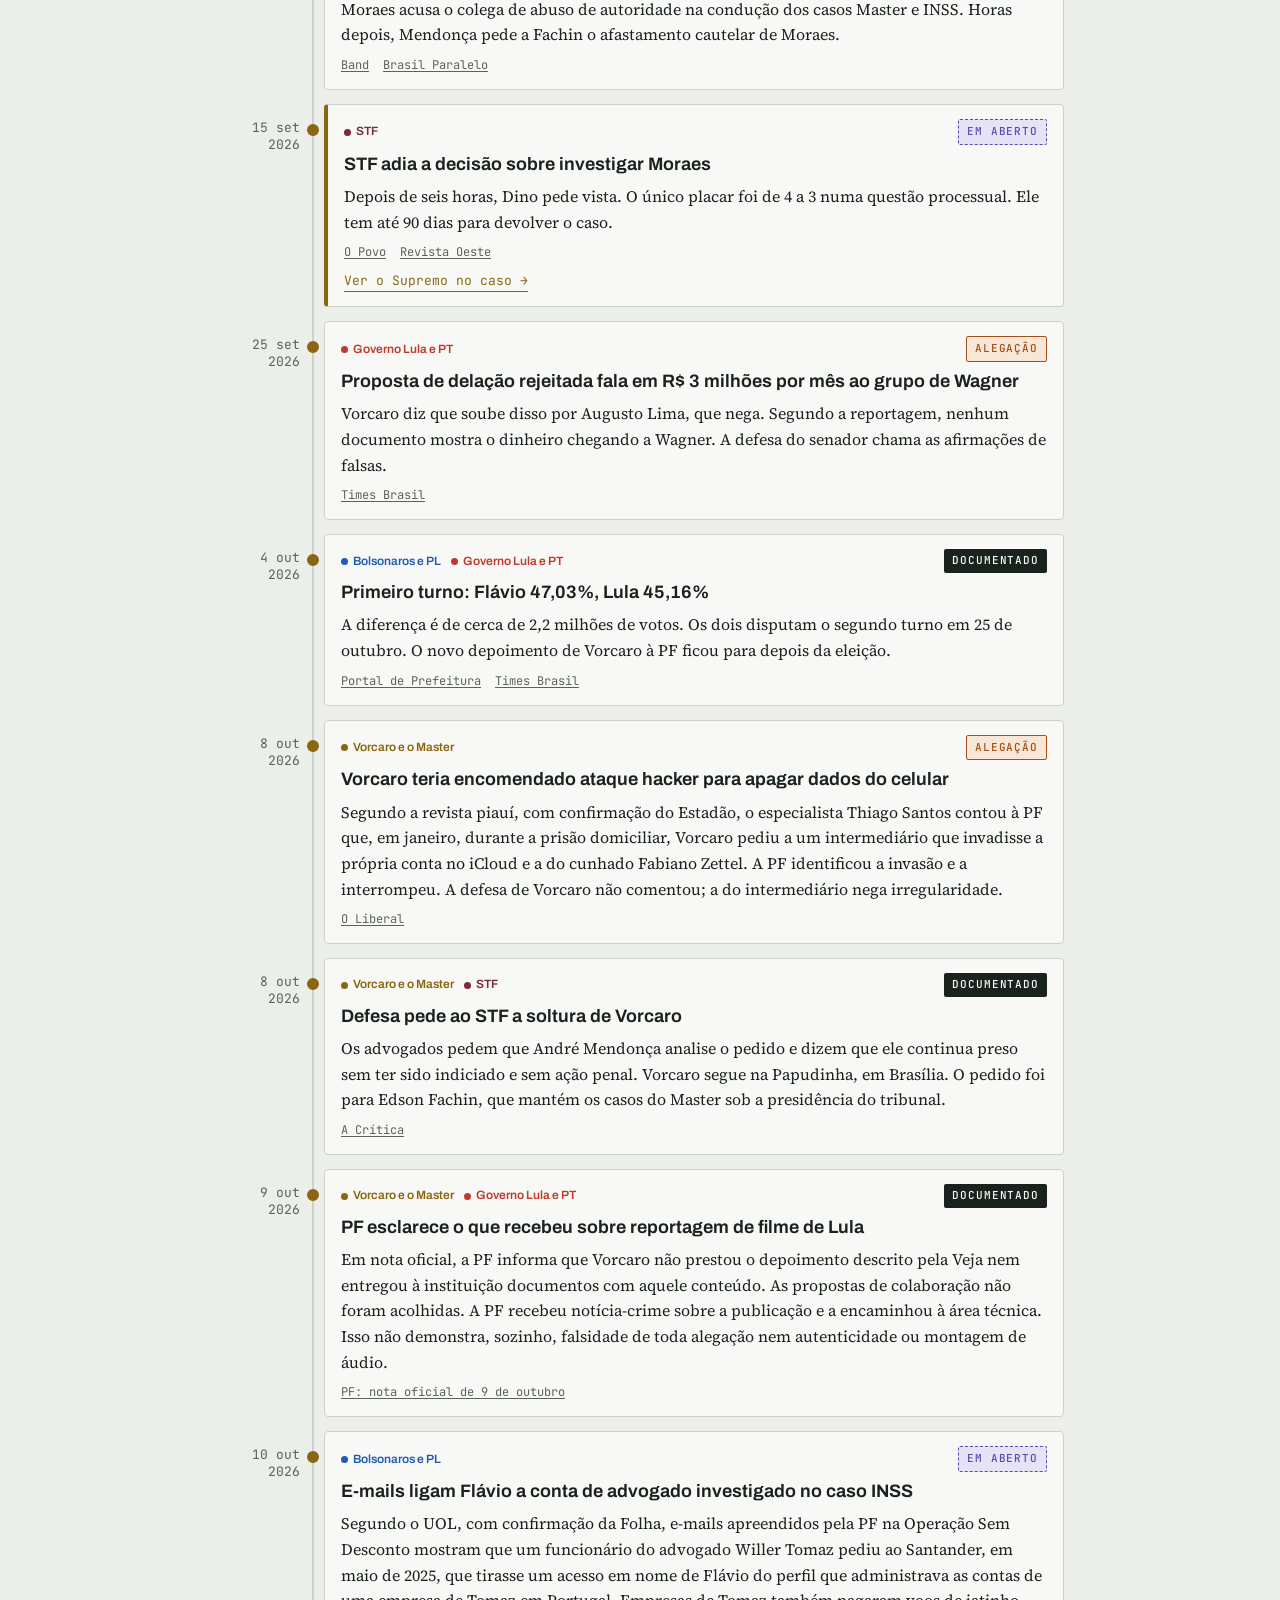
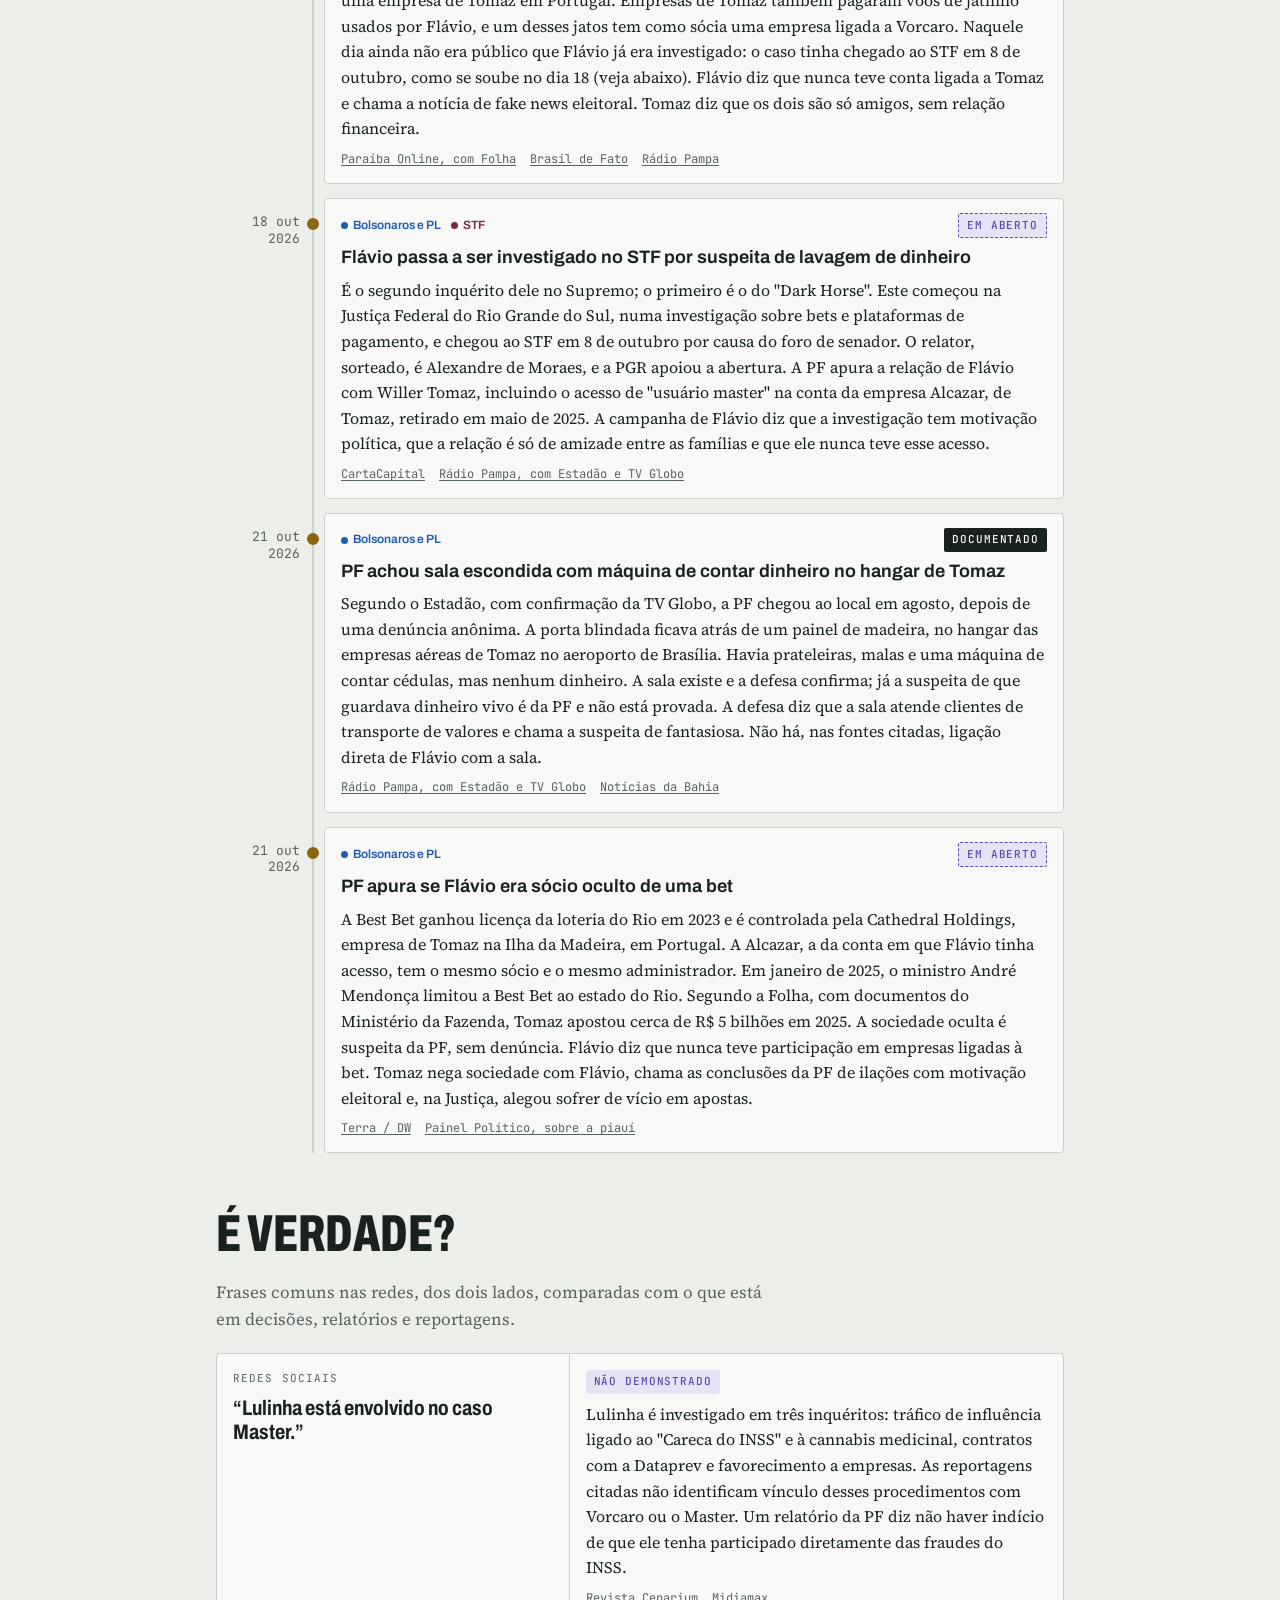
==== commit b68af588: "Adiciona o jogo da rota, em português e inglês Co-Authored-By: Claude Opus 5.5 <noreply@anthropic.co" ====
--- a/index.html
+++ b/index.html
@@ -206,7 +206,7 @@
     <g class="cut" id="cut" transform="translate(452 62)"><circle r="15"/><path d="M-6 -6 L6 6 M6 -6 L-6 6"/><text x="0" y="-24" text-anchor="middle">PF · 17 NOV 2025</text></g>
   </svg>
   <p class="lede">De Belo Horizonte a São Paulo e Brasília, até a viagem a Malta interrompida pela PF, que suspeitava de fuga; a defesa apresentou outra explicação. Quem aparece nas investigações sobre Daniel Vorcaro, de que forma, e o que circula sem comprovação. Cada item identifica a fonte e distingue evento, alegação e conclusão.</p>
-  <a class="rv-btn" href="visual.html"><span aria-hidden="true">📊</span> Ver o resumo em ícones</a>
+  <div style="display:flex;flex-wrap:wrap;gap:10px"><a class="rv-btn" href="visual.html"><span aria-hidden="true">📊</span> Ver o resumo em ícones</a><a class="rv-btn" href="jogo.html" style="background:var(--ink)"><span aria-hidden="true">🎮</span> Jogar: Delação ou Lorota?</a></div>
   <div class="sheet" aria-label="Balanço do Banco Master">
     <div class="hd"><span>Banco Master S.A. · posição final</span><span>Liquidação extrajudicial · BC</span></div>
     <div class="row"><span>Dívidas deixadas pelo banco<small>na liquidação, nov 2025</small></span><b>R$ 40,6 bi</b></div>
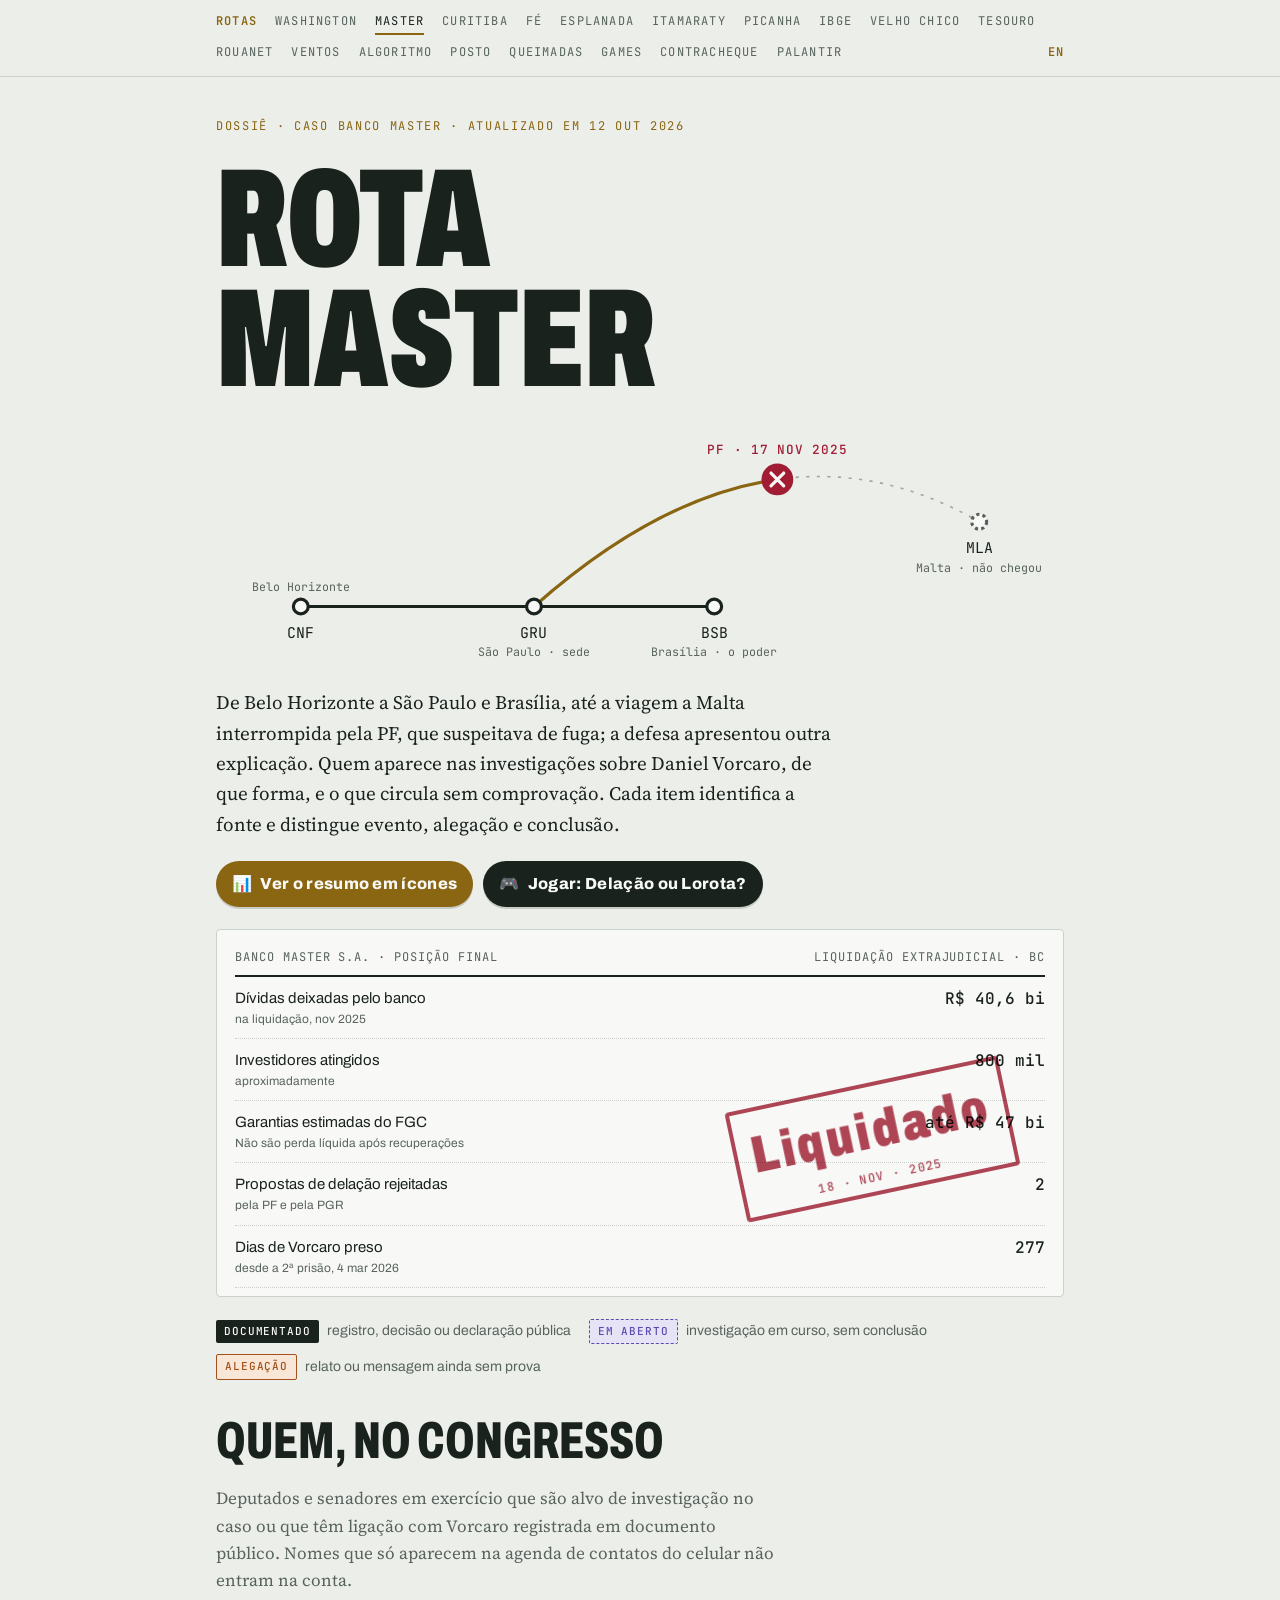
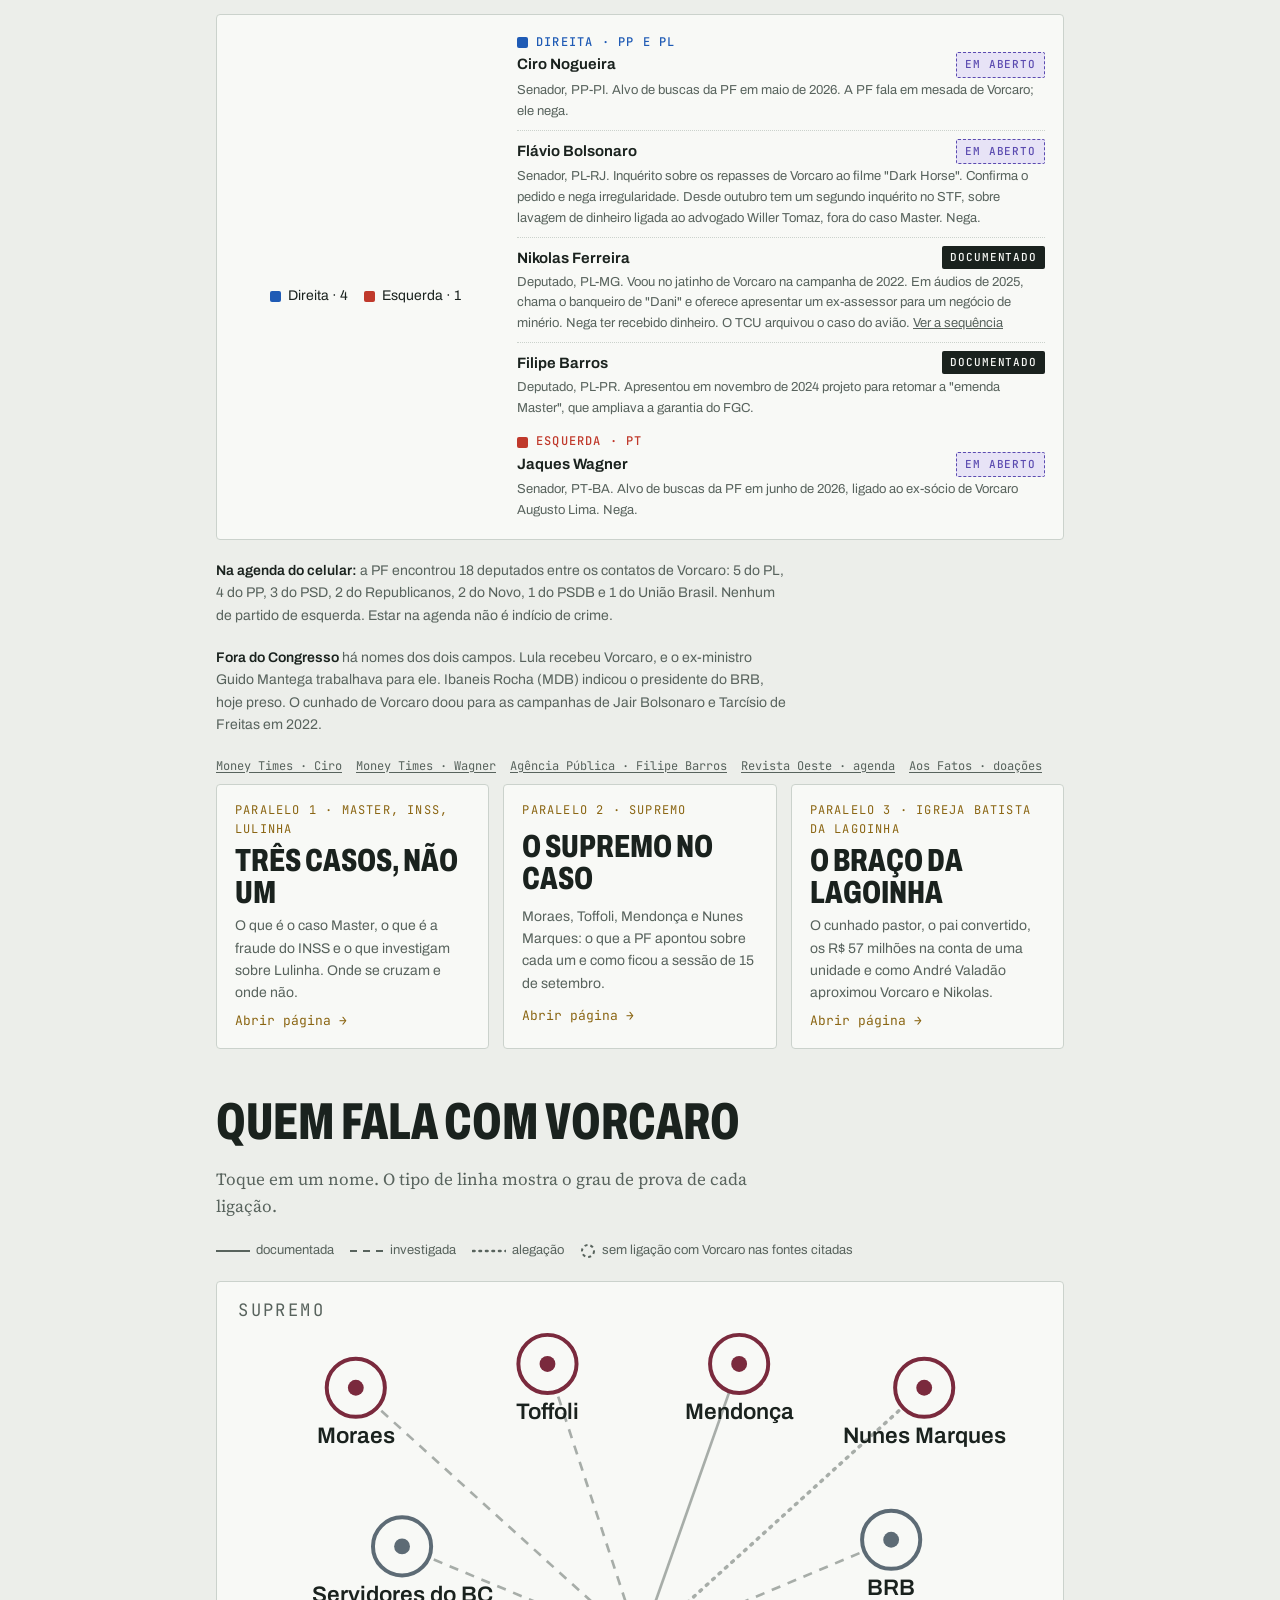
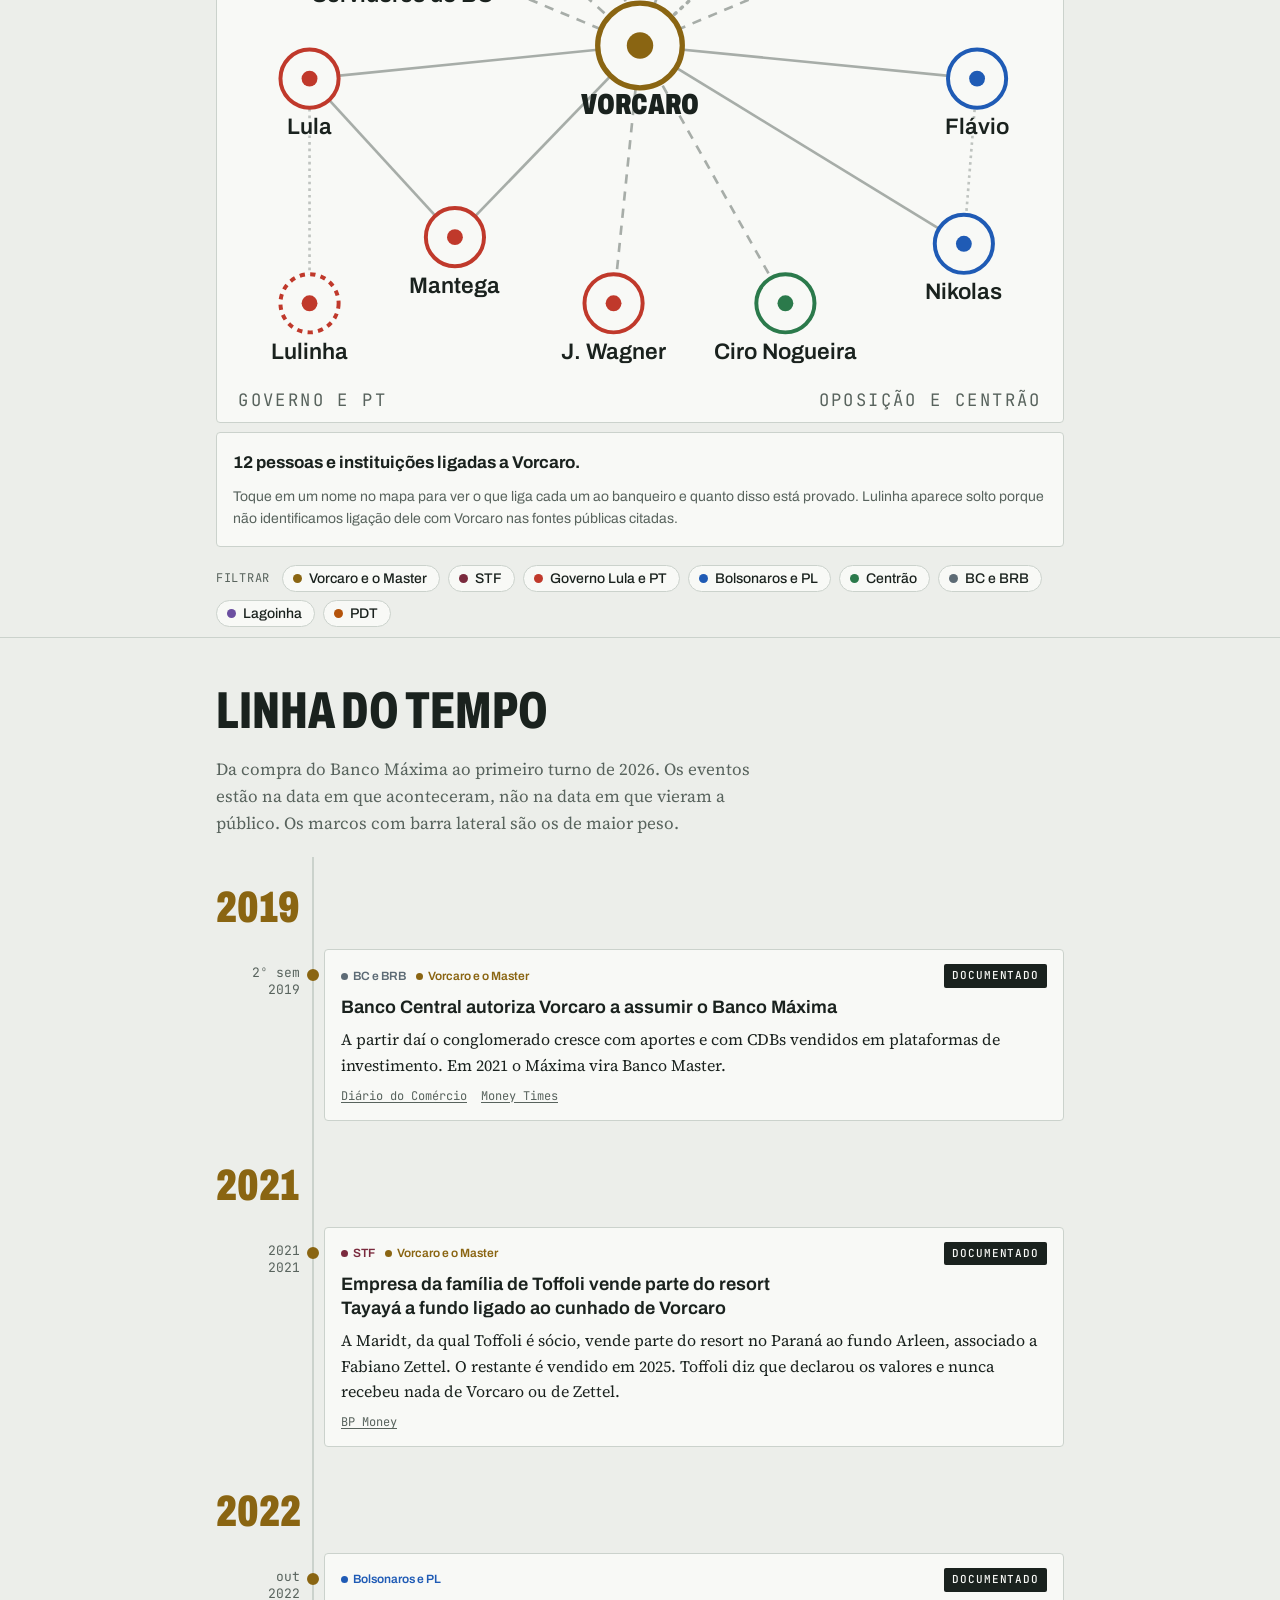
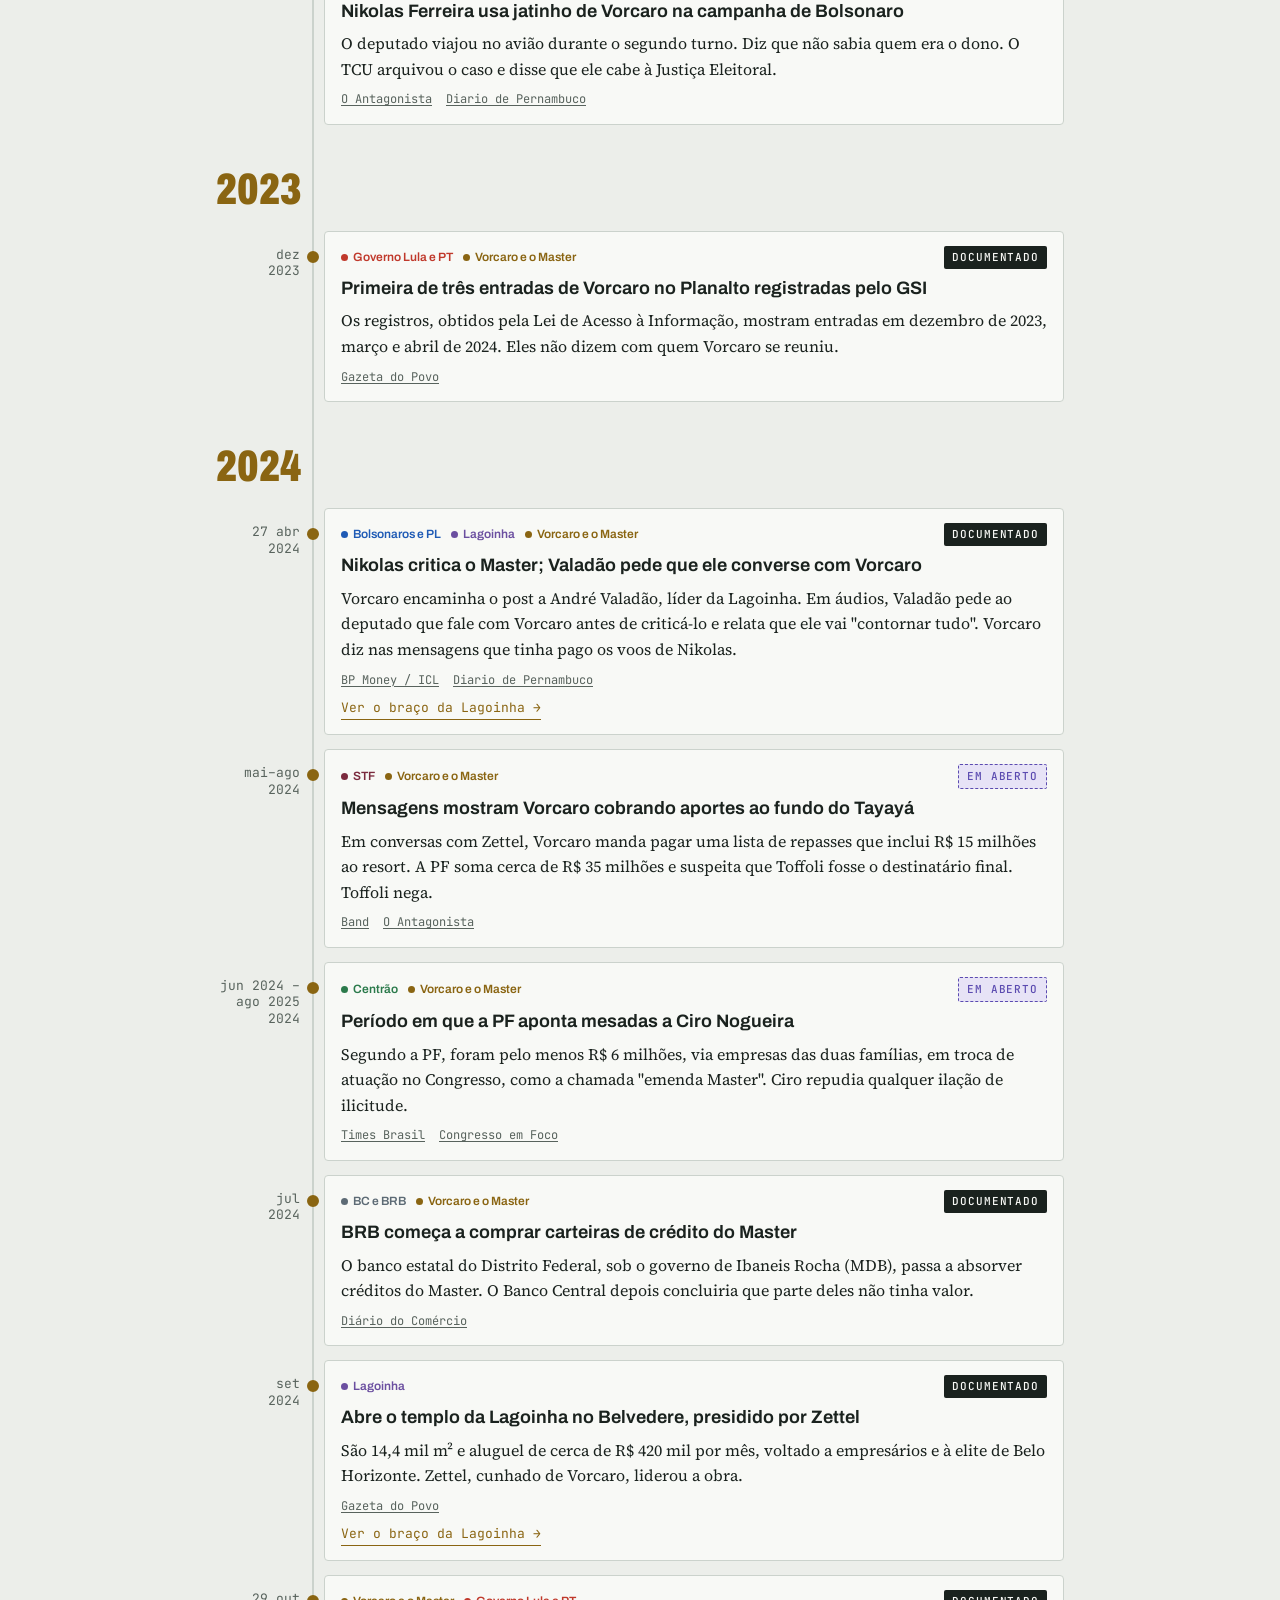
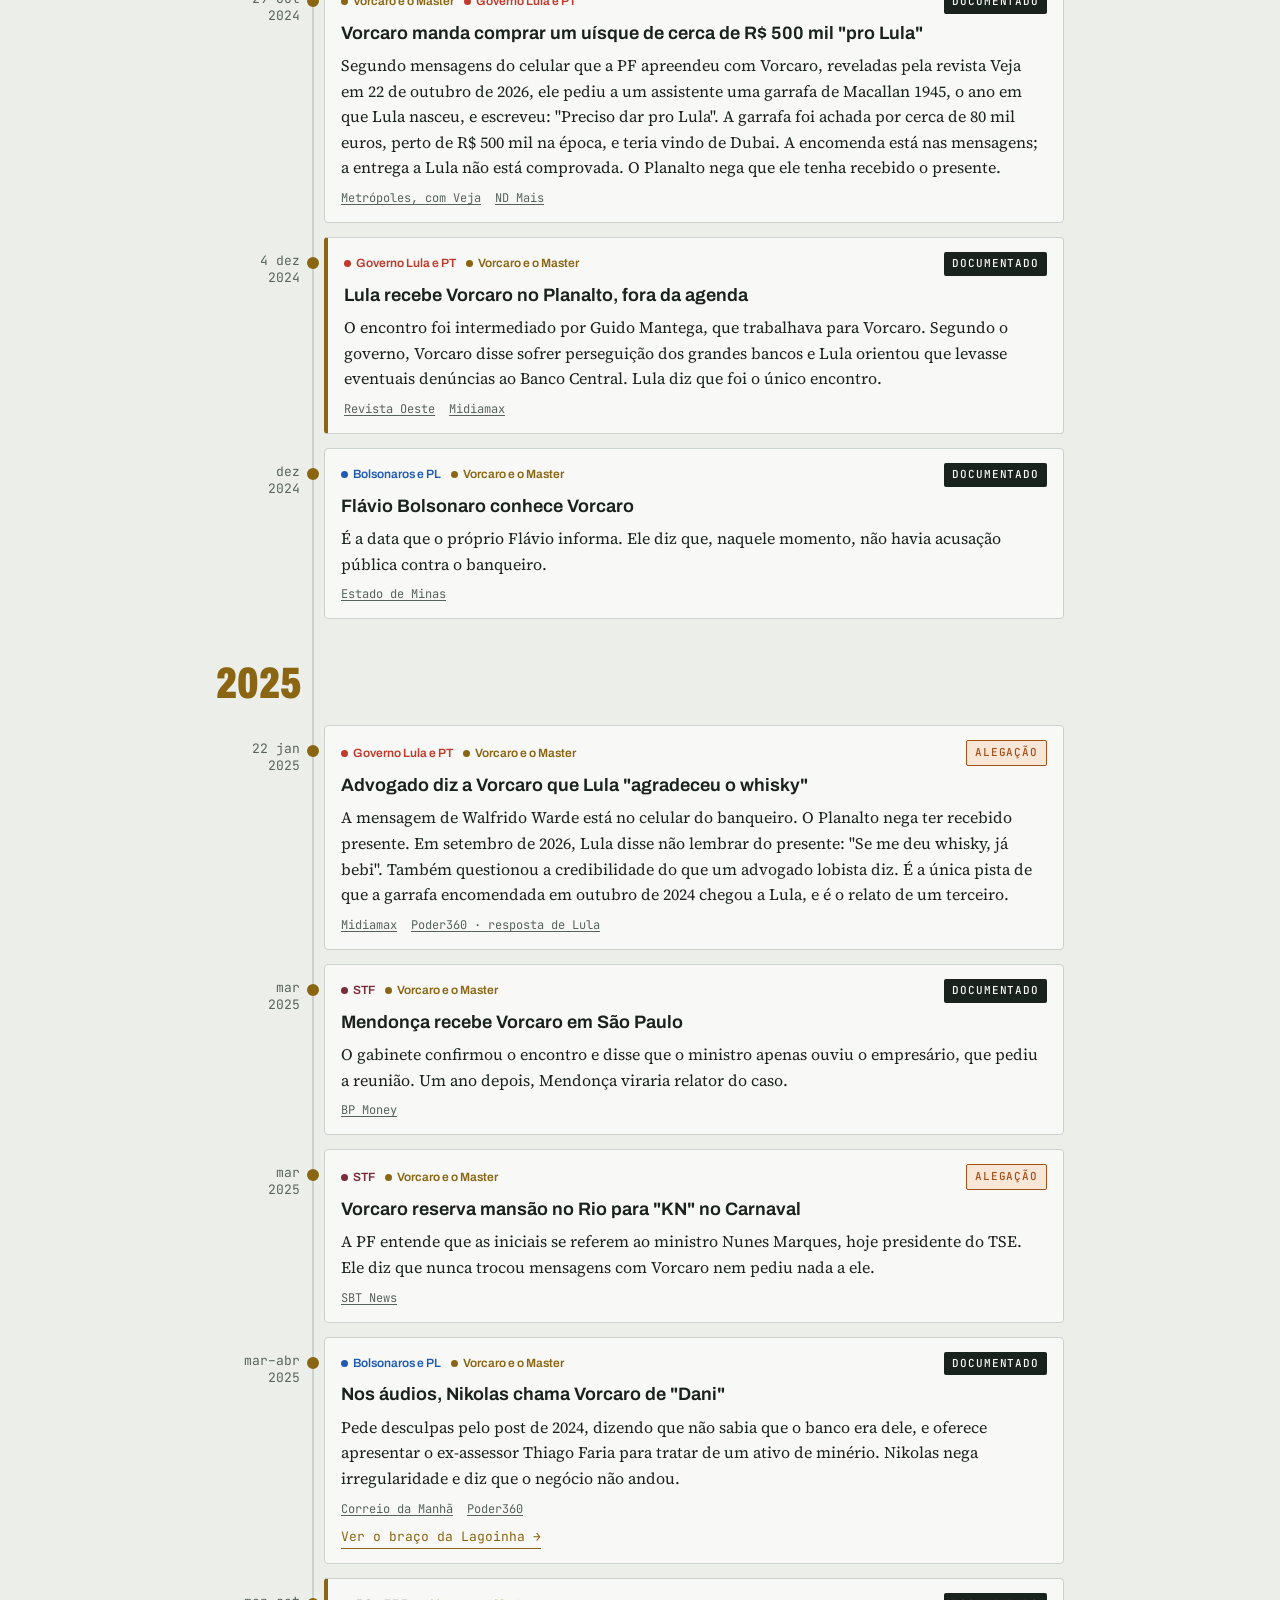
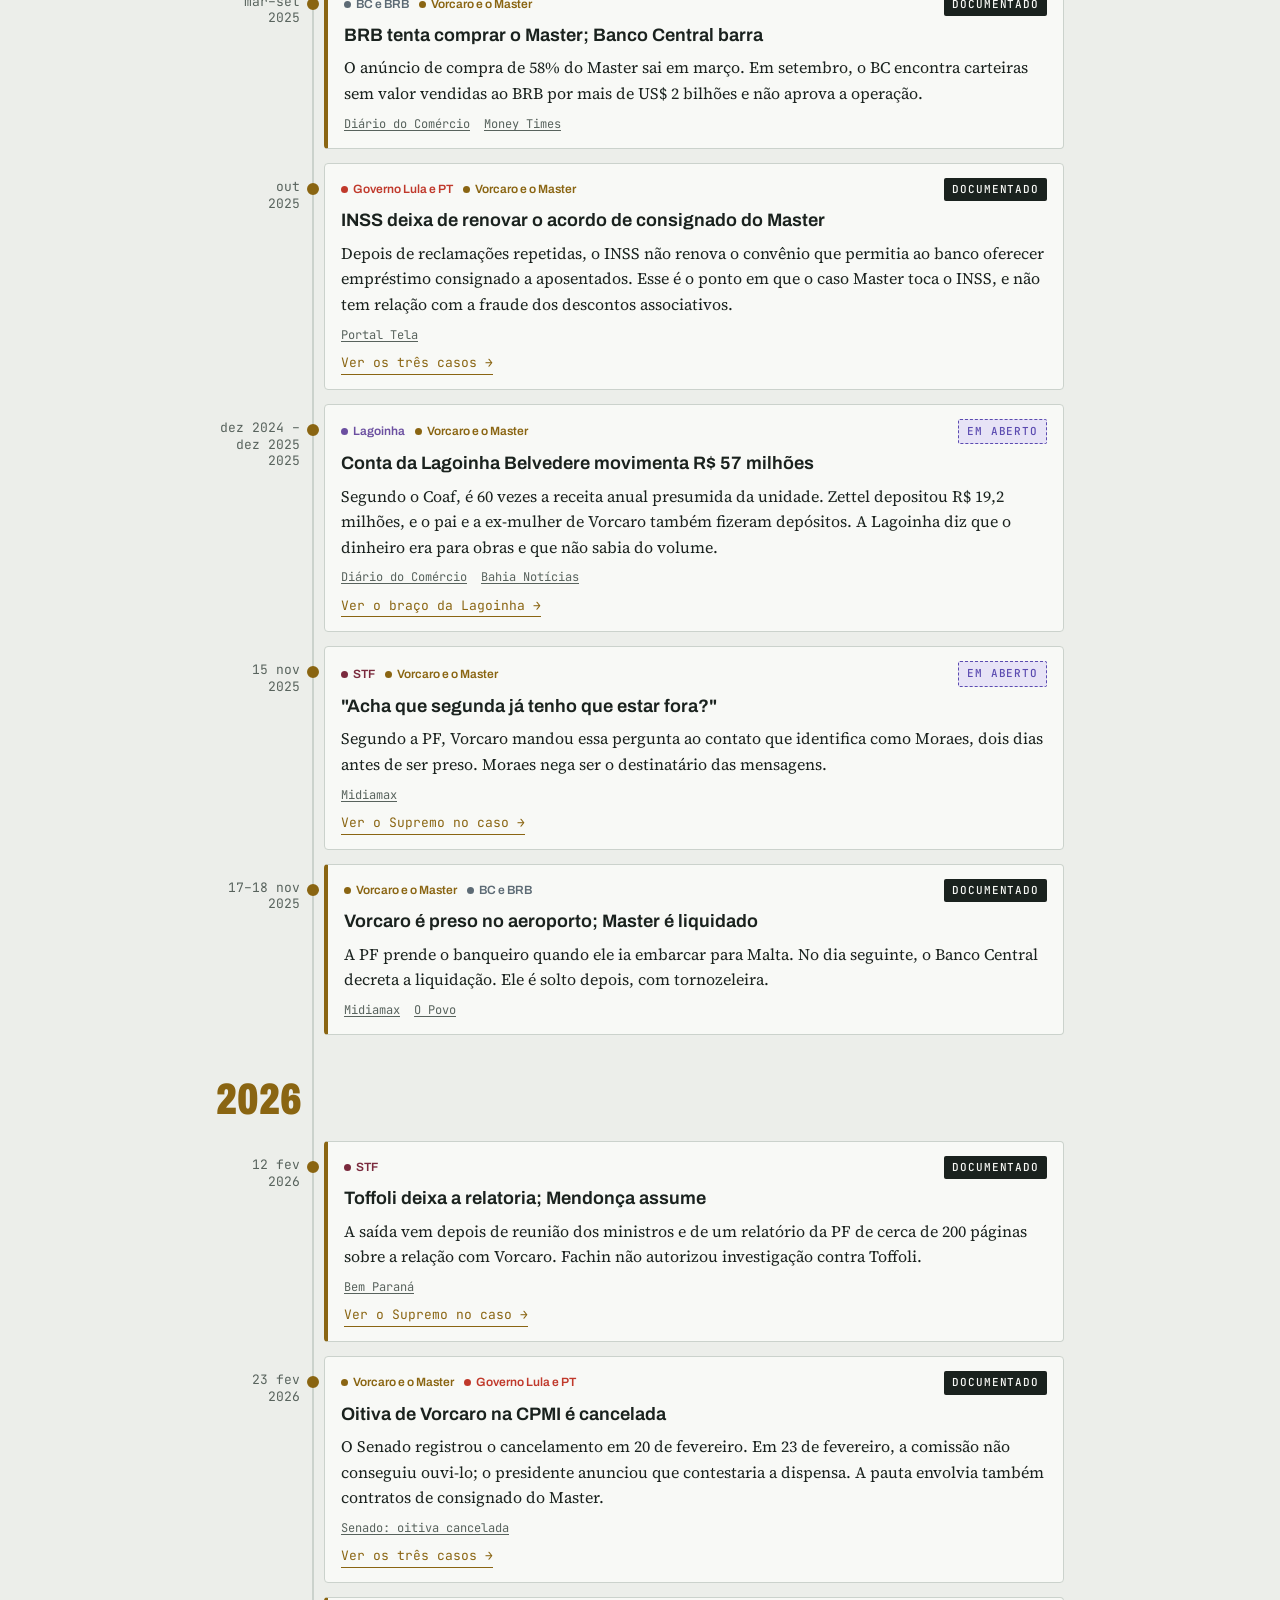
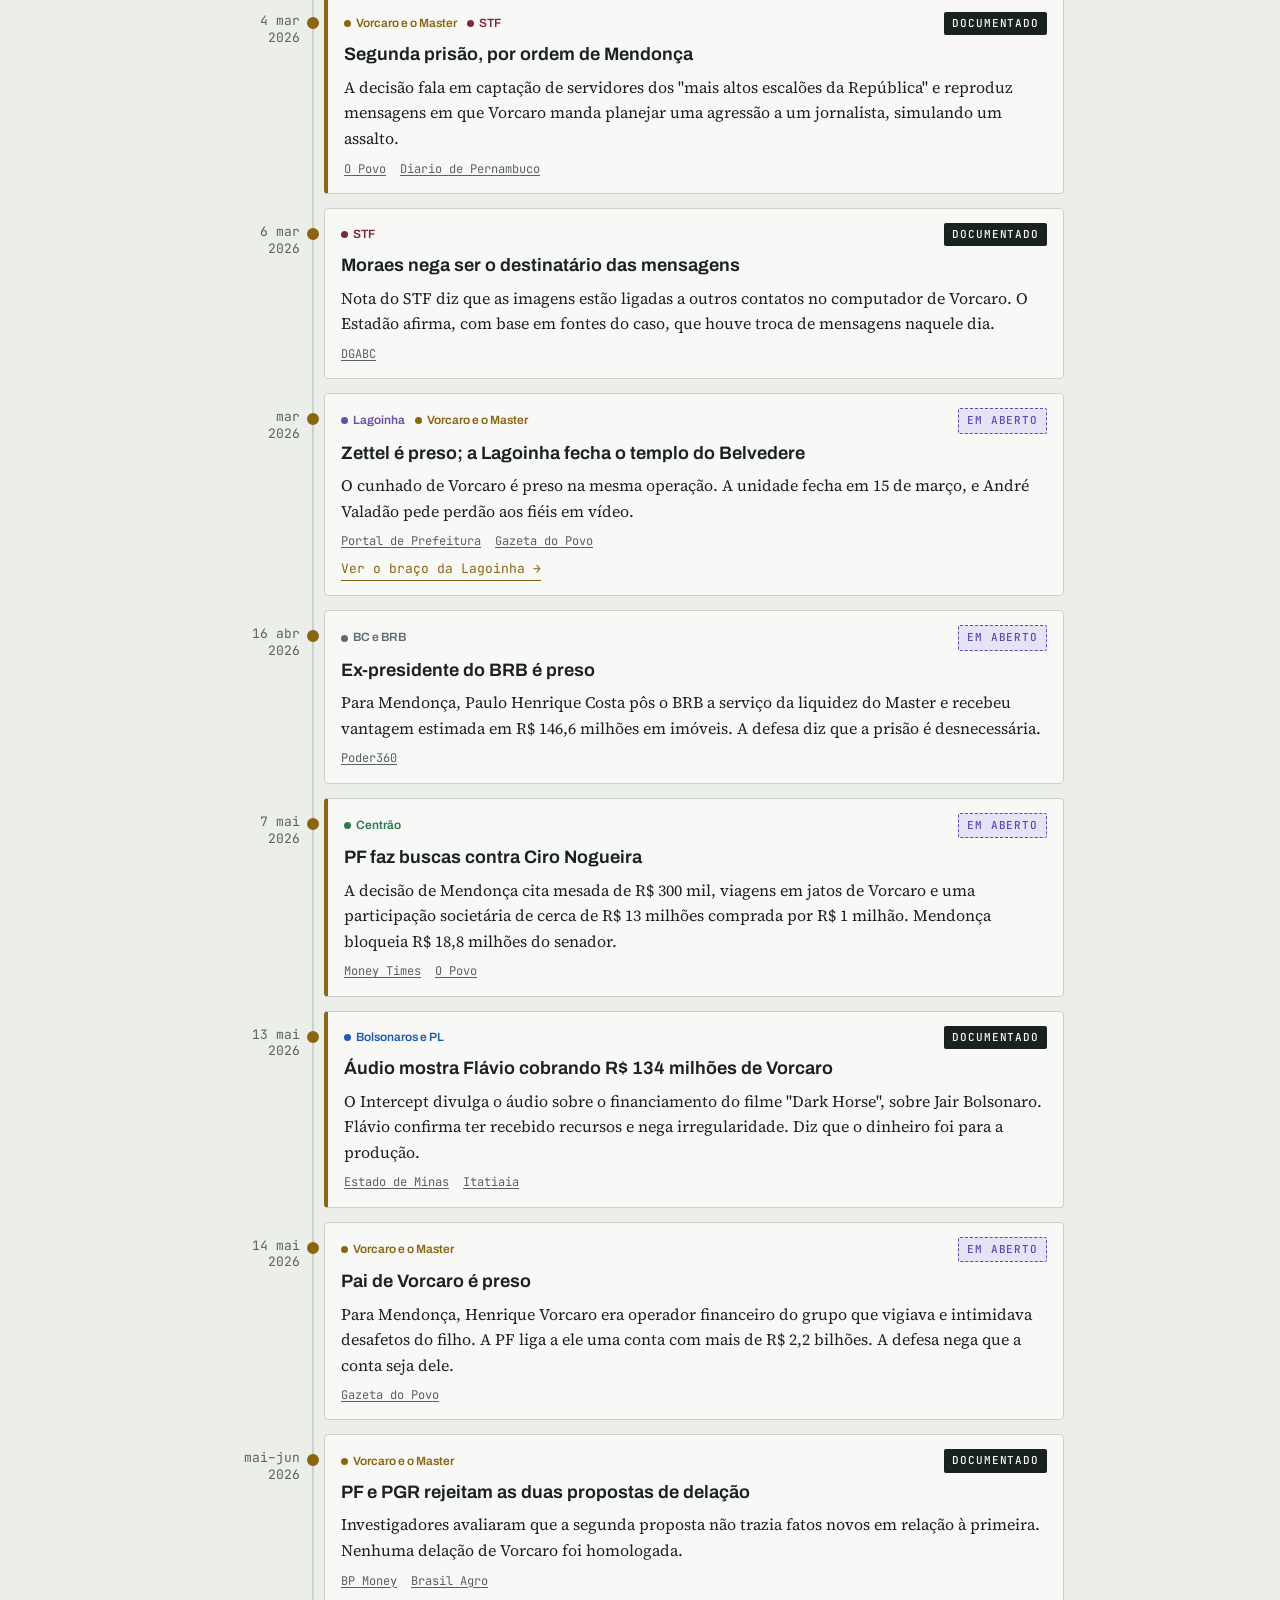
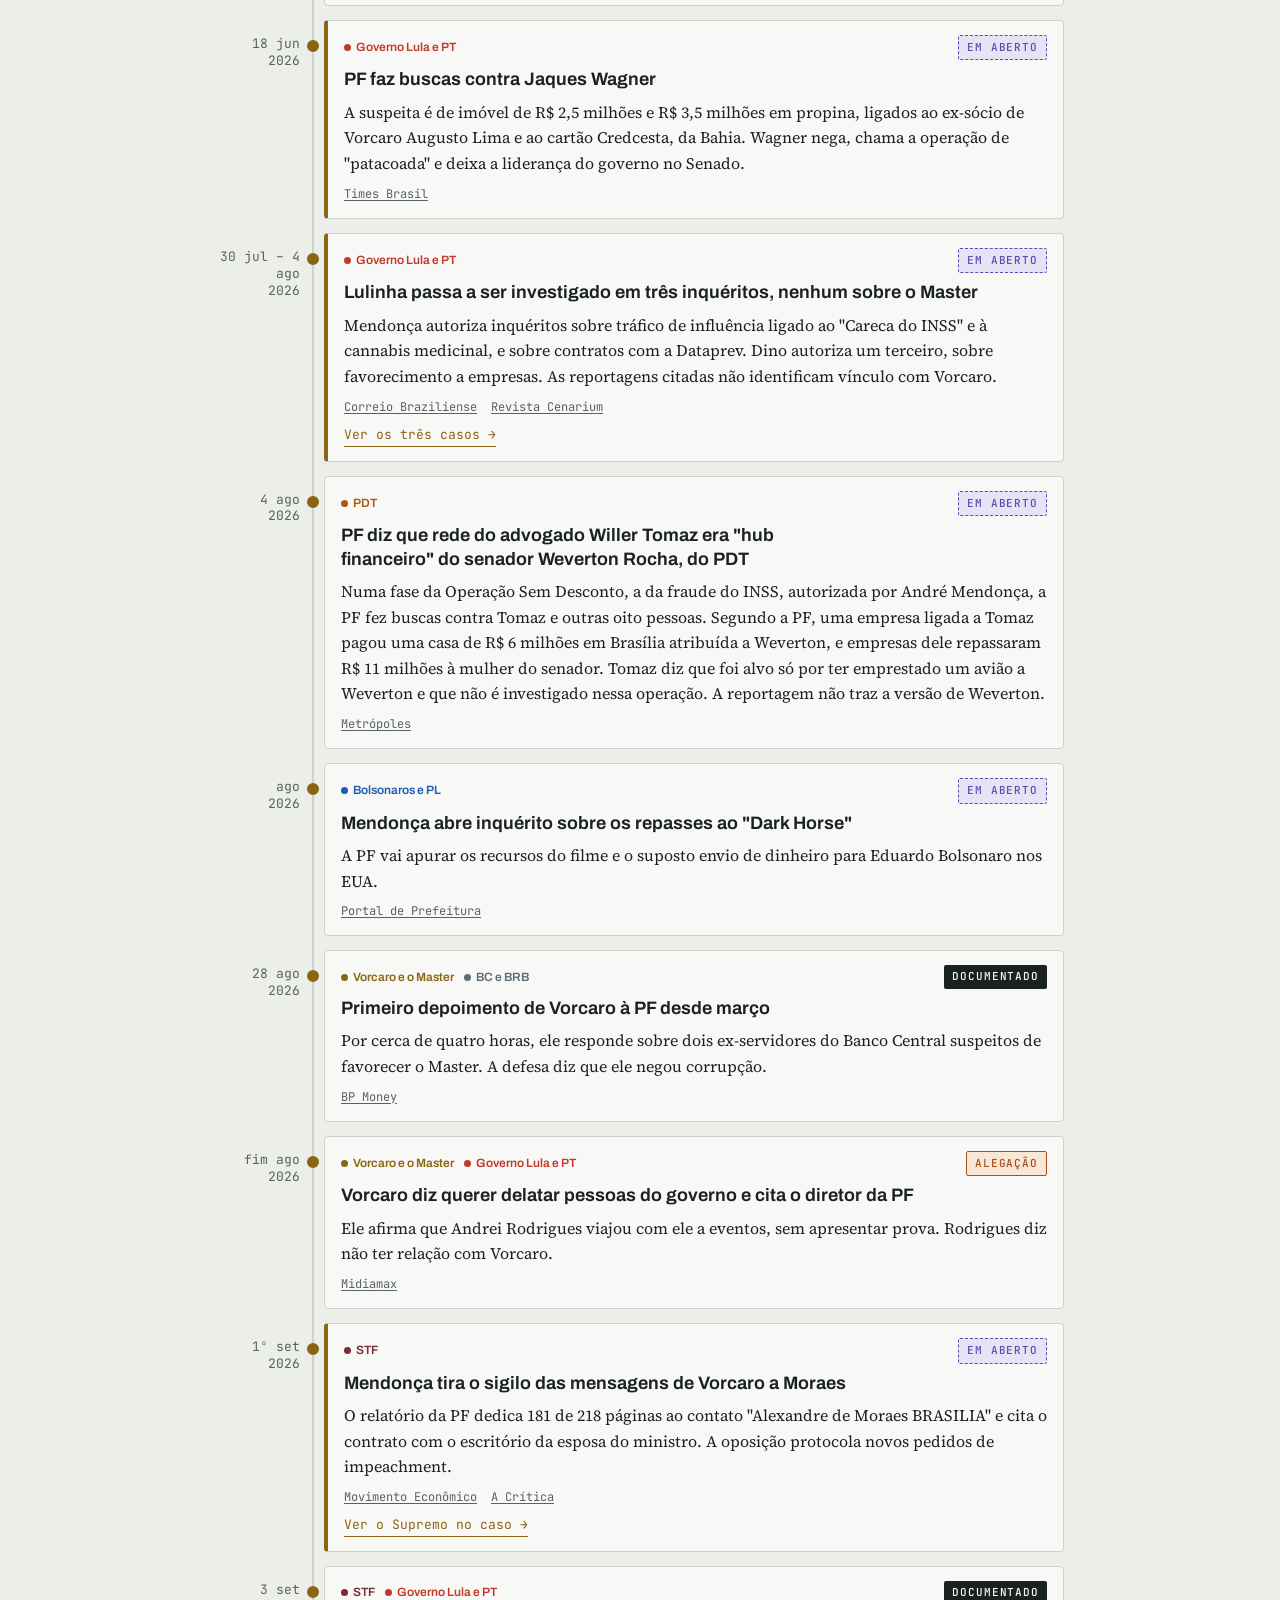
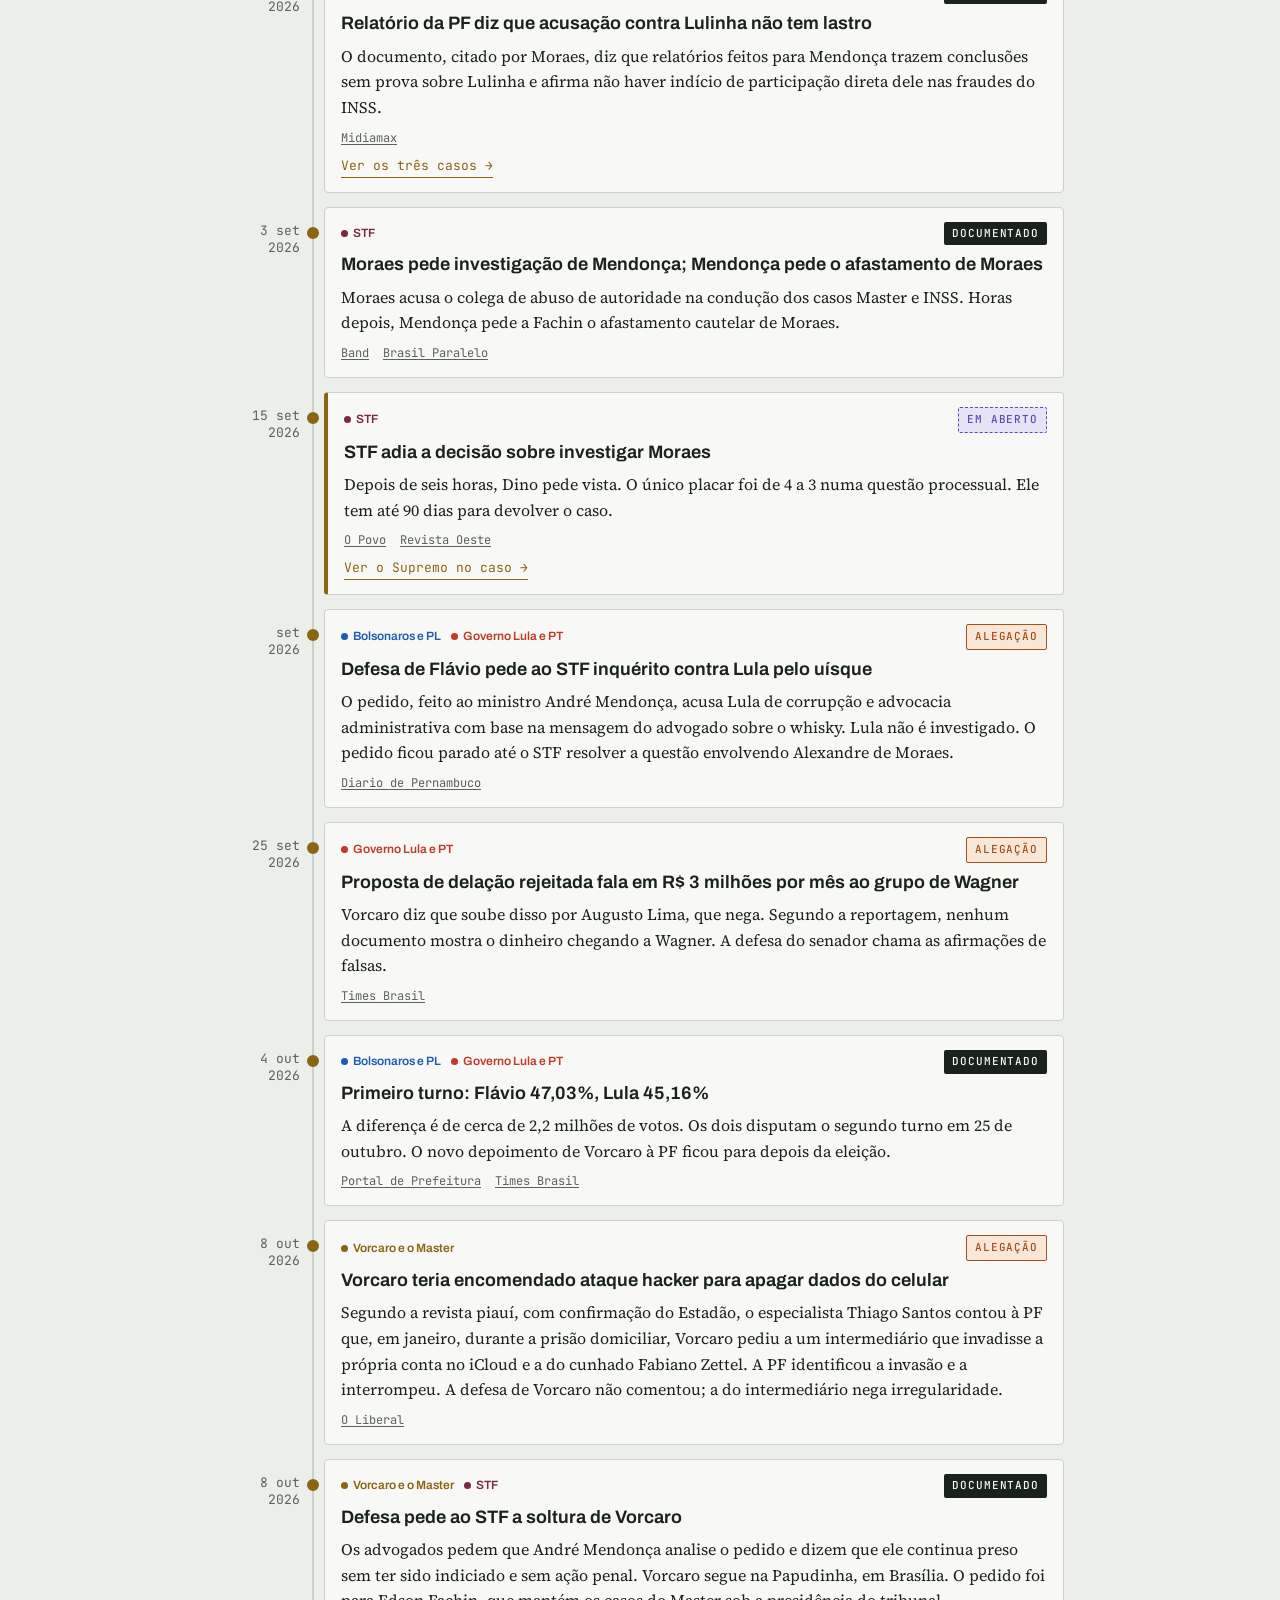
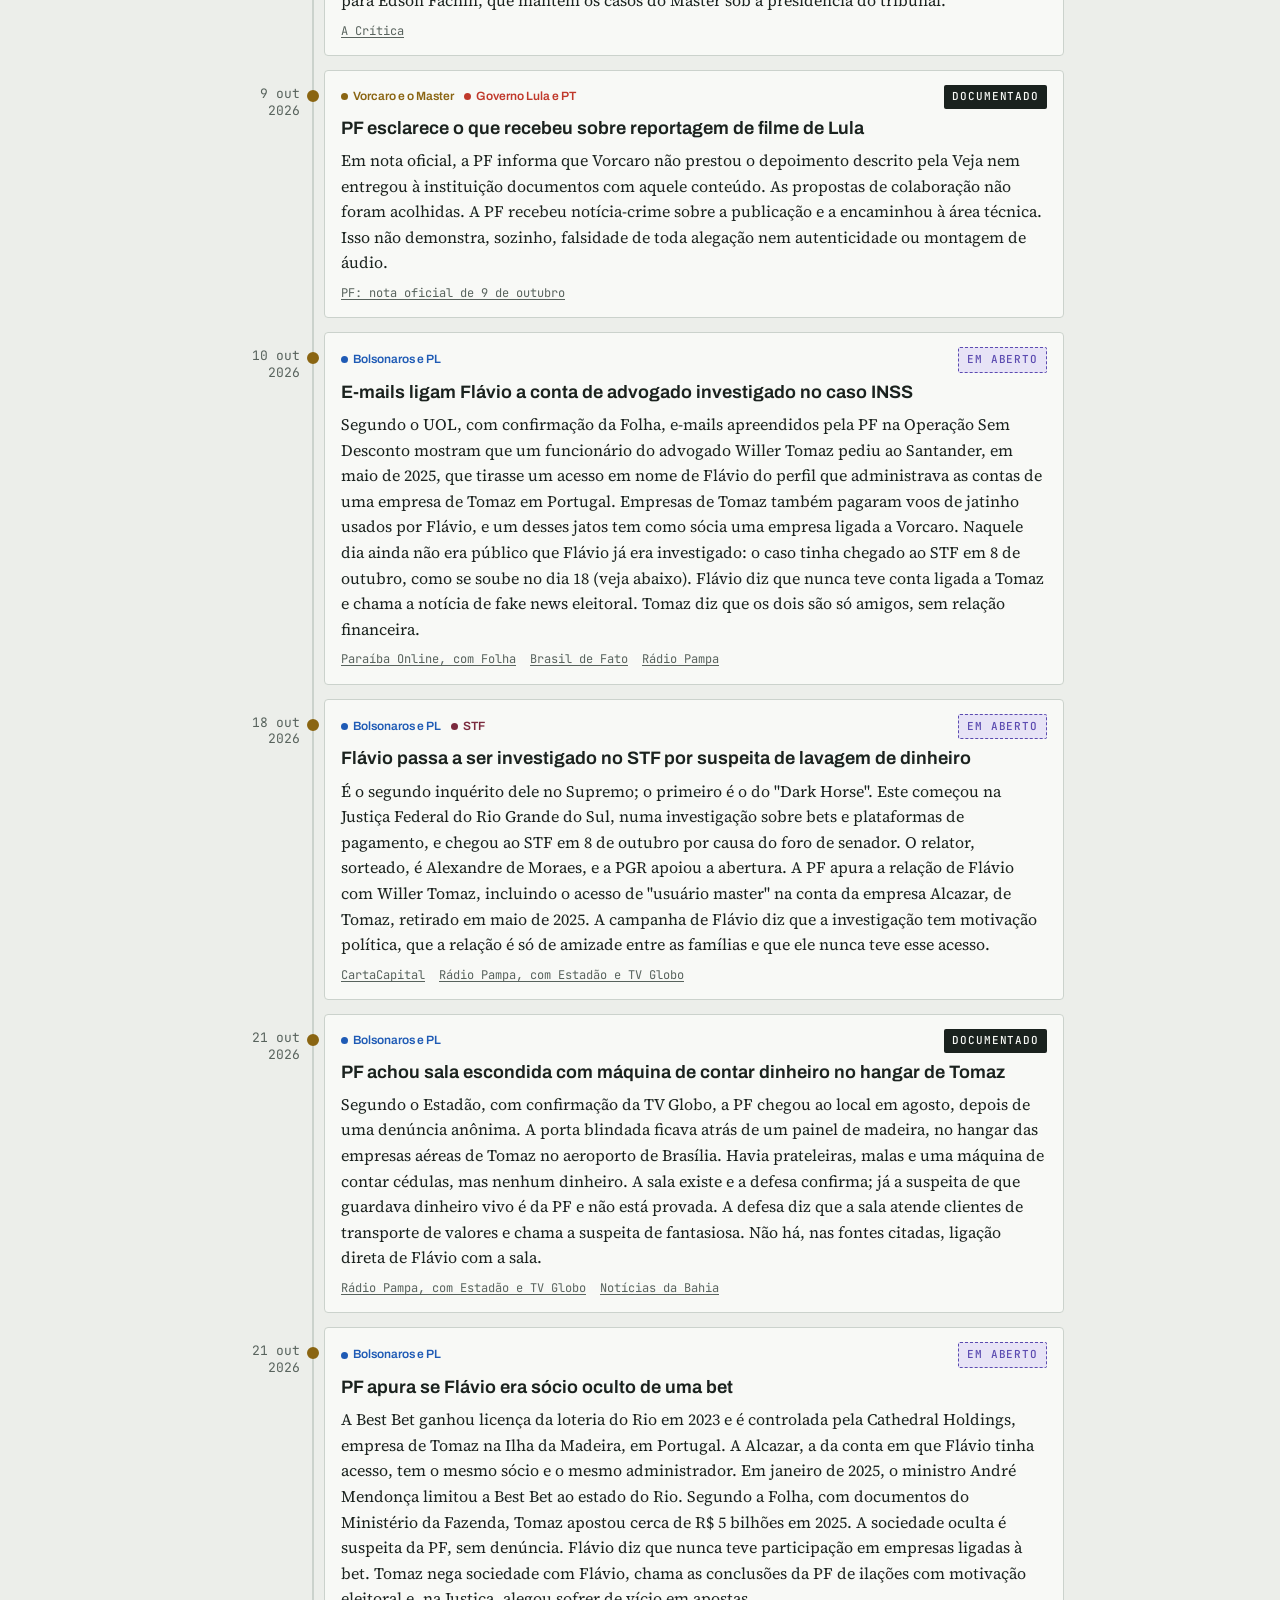
==== commit 77a96d56: "Rota Master: encomenda do uísque de Vorcaro para Lula Co-Authored-By: Claude Opus 5.5 <noreply@anthr" ====
--- a/index.html
+++ b/index.html
@@ -316,6 +316,7 @@
         <ul>
           <li>O Banco Central liquidou o Master em novembro de 2025, e Vorcaro foi preso a caminho de Malta.</li>
           <li>Lula recebeu Vorcaro no Planalto em 4 de dezembro de 2024, fora da agenda. Guido Mantega, que trabalhava para o banqueiro, intermediou.</li>
+          <li>Semanas antes, em outubro de 2024, Vorcaro mandou comprar um uísque de cerca de R$ 500 mil e escreveu "Preciso dar pro Lula", segundo mensagens do celular dele.</li>
           <li>Flávio Bolsonaro pediu dinheiro a Vorcaro para o filme "Dark Horse" e confirma isso.</li>
           <li>Flávio é investigado no STF desde outubro de 2026 por suspeita de lavagem de dinheiro ligada a Willer Tomaz. A PF achou uma sala escondida com máquina de contar dinheiro no hangar de Tomaz, sem dinheiro dentro.</li>
           <li>Nikolas Ferreira voou em avião de Vorcaro na campanha de 2022.</li>
@@ -330,6 +331,7 @@
           <li>As mesadas a Ciro Nogueira e os pagamentos ligados a Jaques Wagner. Ambos negam.</li>
           <li>Que o dinheiro do "Dark Horse" tenha ido para Eduardo Bolsonaro.</li>
           <li>Que Flávio seja sócio oculto da Best Bet ou tenha recebido dinheiro da rede de Willer Tomaz, e que a sala do hangar guardasse dinheiro vivo.</li>
+          <li>Que Lula tenha recebido o uísque. O Planalto nega, e a única pista é a mensagem de um advogado.</li>
           <li>Que Lula tenha feito algo pelo Master. Não identificamos investigação pública contra ele nas fontes citadas até a data desta revisão.</li>
           <li>Qualquer ligação de Lulinha com Vorcaro ou com o Master. Não foi identificada nas fontes públicas citadas.</li>
         </ul>
@@ -338,7 +340,7 @@
   </section>
 
   <footer>
-    <p>Atualização consultada em 22 de outubro de 2026 (Tóquio), com notícias e documentos datados no Brasil. Investigação não é condenação. Quando o citado se manifestou, a versão dele está no texto.</p>
+    <p>Atualização consultada em 24 de outubro de 2026 (Tóquio), com notícias e documentos datados no Brasil. Investigação não é condenação. Quando o citado se manifestou, a versão dele está no texto.</p>
     <p>Segundo turno: 25 de outubro de 2026.</p>
   </footer>
 
@@ -380,6 +382,9 @@
  {y:2024,d:"set",a:["ig"],ev:"doc",t:"Abre o templo da Lagoinha no Belvedere, presidido por Zettel",
   b:"São 14,4 mil m² e aluguel de cerca de R$ 420 mil por mês, voltado a empresários e à elite de Belo Horizonte. Zettel, cunhado de Vorcaro, liderou a obra.",
   s:[["Gazeta do Povo","https://www.gazetadopovo.com.br/ideias/por-que-lider-lagoinha-pediu-perdao-igreja-fechou-templo-luxo/"]],l:["Ver o braço da Lagoinha","lagoinha.html"]},
+ {y:2024,d:"29 out",a:["vorcaro","gov"],ev:"doc",t:"Vorcaro manda comprar um uísque de cerca de R$ 500 mil \"pro Lula\"",
+  b:"Segundo mensagens do celular que a PF apreendeu com Vorcaro, reveladas pela revista Veja em 22 de outubro de 2026, ele pediu a um assistente uma garrafa de Macallan 1945, o ano em que Lula nasceu, e escreveu: \"Preciso dar pro Lula\". A garrafa foi achada por cerca de 80 mil euros, perto de R$ 500 mil na época, e teria vindo de Dubai. A encomenda está nas mensagens; a entrega a Lula não está comprovada. O Planalto nega que ele tenha recebido o presente.",
+  s:[["Metrópoles, com Veja","https://www.metropoles.com/brasil/vorcaro-encomendou-uisque-de-r-500-mil-para-presentear-lula-diz-revista"],["ND Mais","https://ndmais.com.br/politica/preciso-dar-pro-lula-mensagem-de-vorcaro-revela-encomenda-de-uisque-de-r-500-mil-para-presentear-o-presidente/"]]},
  {y:2024,d:"4 dez",k:1,a:["gov","vorcaro"],ev:"doc",t:"Lula recebe Vorcaro no Planalto, fora da agenda",
   b:"O encontro foi intermediado por Guido Mantega, que trabalhava para Vorcaro. Segundo o governo, Vorcaro disse sofrer perseguição dos grandes bancos e Lula orientou que levasse eventuais denúncias ao Banco Central. Lula diz que foi o único encontro.",
   s:[["Revista Oeste","https://revistaoeste.com/politica/lula-recebeu-uisque-de-presente-de-vorcaro/"],["Midiamax","https://midiamax.com.br/brasil/2026/advogado-disse-vorcaro-lula-agradeceu-whisky-mandou-abraco/"]]},
@@ -387,8 +392,8 @@
   b:"É a data que o próprio Flávio informa. Ele diz que, naquele momento, não havia acusação pública contra o banqueiro.",
   s:[["Estado de Minas","https://www.em.com.br/politica/2026/05/7419330-nikolas-sobre-flavio-bolsonaro-e-vorcaro-condenacoes-precipitadas.html"]]},
  {y:2025,d:"22 jan",a:["gov","vorcaro"],ev:"alleg",t:"Advogado diz a Vorcaro que Lula \"agradeceu o whisky\"",
-  b:"A mensagem de Walfrido Warde está no celular do banqueiro. O Planalto nega ter recebido presente. Lula depois disse que recebeu Vorcaro e questionou a credibilidade do que um advogado lobista diz.",
-  s:[["Midiamax","https://midiamax.com.br/brasil/2026/advogado-disse-vorcaro-lula-agradeceu-whisky-mandou-abraco/"],["Midiamax · resposta de Lula","https://midiamax.com.br/brasil/2026/me-deu-whisky-eu-bebi-lula-pronuncia-encontro-vorcaro-2024/"]]},
+  b:"A mensagem de Walfrido Warde está no celular do banqueiro. O Planalto nega ter recebido presente. Em setembro de 2026, Lula disse não lembrar do presente: \"Se me deu whisky, já bebi\". Também questionou a credibilidade do que um advogado lobista diz. É a única pista de que a garrafa encomendada em outubro de 2024 chegou a Lula, e é o relato de um terceiro.",
+  s:[["Midiamax","https://midiamax.com.br/brasil/2026/advogado-disse-vorcaro-lula-agradeceu-whisky-mandou-abraco/"],["Poder360 · resposta de Lula","https://www.poder360.com.br/poder-governo/se-me-deu-whisky-ja-bebi-diz-lula-sobre-advogado-de-vorcaro/"]]},
  {y:2025,d:"mar",a:["stf","vorcaro"],ev:"doc",t:"Mendonça recebe Vorcaro em São Paulo",
   b:"O gabinete confirmou o encontro e disse que o ministro apenas ouviu o empresário, que pediu a reunião. Um ano depois, Mendonça viraria relator do caso.",
   s:[["BP Money","https://bpmoney.com.br/?p=420024"]]},
@@ -473,6 +478,9 @@
  {y:2026,d:"15 set",k:1,a:["stf"],ev:"open",t:"STF adia a decisão sobre investigar Moraes",
   b:"Depois de seis horas, Dino pede vista. O único placar foi de 4 a 3 numa questão processual. Ele tem até 90 dias para devolver o caso.",
   s:[["O Povo","https://mais.opovo.com.br/jornal/politica/2026/09/15/supremo-adia-definicao-sobre-moraes-mas-escancara-fraturas-em-sessao-historica.html"],["Revista Oeste","https://revistaoeste.com/politica/sessao-do-stf-acaba-sem-definicao/"]],l:["Ver o Supremo no caso","stf.html"]},
+ {y:2026,d:"set",a:["pl","gov"],ev:"alleg",t:"Defesa de Flávio pede ao STF inquérito contra Lula pelo uísque",
+  b:"O pedido, feito ao ministro André Mendonça, acusa Lula de corrupção e advocacia administrativa com base na mensagem do advogado sobre o whisky. Lula não é investigado. O pedido ficou parado até o STF resolver a questão envolvendo Alexandre de Moraes.",
+  s:[["Diario de Pernambuco","https://www.diariodepernambuco.com.br/politica/2026/09/11724726-defesa-de-flavio-pede-a-mendonca-abertura-de-inquerito-por-uisque-de-vorcaro-para-lula.html"]]},
  {y:2026,d:"25 set",a:["gov"],ev:"alleg",t:"Proposta de delação rejeitada fala em R$ 3 milhões por mês ao grupo de Wagner",
   b:"Vorcaro diz que soube disso por Augusto Lima, que nega. Segundo a reportagem, nenhum documento mostra o dinheiro chegando a Wagner. A defesa do senador chama as afirmações de falsas.",
   s:[["Times Brasil","https://timesbrasil.com.br/brasil/vorcaro-disse-que-grupo-de-jaques-wagner-recebia-r-3-milhoes-por-mes-em-propina/"]]},
@@ -554,6 +562,7 @@
  ["Flávio só pediu patrocínio, não tem nada ilegal.","Campanha de Flávio","open","Flávio confirma o pedido. A legalidade é o que está em investigação: Mendonça abriu inquérito sobre os repasses ao filme e o possível envio de dinheiro para Eduardo Bolsonaro.",[["Itatiaia","https://www.itatiaia.com.br/politica/a-reacao-de-nikolas-ao-audio-enviado-por-flavio-bolsonaro-a-vorcaro/"],["Portal de Prefeitura","https://portaldeprefeitura.com.br/tags/andre-mendonca/"]]],
  ["Vorcaro já delatou Lula, Moraes e Toffoli.","Vídeo viral","no","O vídeo foi gerado por IA. As duas propostas de delação foram rejeitadas, e nenhuma foi homologada.",[["Aos Fatos","https://www.aosfatos.org/noticias/video-ia-engana-vorcaro-delatou-moraes-toffoli-lula/"]]],
  ["Flávio Bolsonaro não é investigado.","Redes sociais","no","É investigado em dois inquéritos no STF: o do filme \"Dark Horse\", com André Mendonça, e, desde outubro de 2026, um sobre suspeita de lavagem de dinheiro ligada ao advogado Willer Tomaz, com Alexandre de Moraes. Investigação não é condenação, e Flávio nega irregularidade nos dois casos.",[["CartaCapital","https://www.cartacapital.com.br/politica/flavio-bolsonaro-e-alvo-de-segundo-inquerito-no-stf-por-suspeita-de-lavagem-de-dinheiro/"]]],
+ ["Vorcaro deu um uísque de R$ 500 mil para Lula.","Redes sociais","part","Metade é documentada. Mensagens do celular de Vorcaro mostram que ele mandou comprar, em outubro de 2024, uma garrafa de Macallan 1945 de cerca de 80 mil euros, perto de R$ 500 mil, e escreveu \"Preciso dar pro Lula\". Não há prova de que a garrafa chegou a Lula: a única pista é um advogado dizendo que Lula \"agradeceu o whisky\". O Planalto nega o recebimento, e Lula diz não lembrar. Ganhar presente, mesmo se comprovado, não prova favor ao Master.",[["Metrópoles, com Veja","https://www.metropoles.com/brasil/vorcaro-encomendou-uisque-de-r-500-mil-para-presentear-lula-diz-revista"],["Poder360 · resposta de Lula","https://www.poder360.com.br/poder-governo/se-me-deu-whisky-ja-bebi-diz-lula-sobre-advogado-de-vorcaro/"]]],
  ["A PF achou dinheiro vivo na sala secreta ligada ao amigo de Flávio.","Redes sociais","no","A PF achou a sala, com malas e uma máquina de contar cédulas, mas sem dinheiro. A suspeita de que ela guardava dinheiro vivo não está provada, e a defesa de Willer Tomaz diz que ela atende clientes de transporte de valores.",[["Rádio Pampa, com Estadão e TV Globo","https://www.radiopampa.com.br/advogado-amigo-de-flavio-bolsonaro-tinha-sala-secreta-para-dinheiro-vivo-no-aeroporto-de-brasilia-diz-a-policia-federal/"]]]
 ];
 const ML={unproven:"Não demonstrado",no:"Falso",part:"Meia verdade",doc:"Verdade",open:"Em aberto"};
@@ -575,7 +584,7 @@
     ["nunes","vorcaro","alleg","Mansão no Carnaval de 2025","A PF lê as iniciais \"KN\" como Nunes Marques. Ele diz que nunca falou com Vorcaro."],
     ["bc","vorcaro","open","Consultores dentro do BC","Dois ex-servidores da supervisão bancária são suspeitos de orientar o banco. Vorcaro nega corrupção."],
     ["brb","vorcaro","open","Compra barrada","Ex-presidente do BRB preso. A PF aponta vantagem de R$ 146,6 milhões em imóveis."],
-    ["lula","vorcaro","doc","Reunião fora da agenda","4 dez 2024. Lula confirma. Não identificamos investigação pública contra ele nas fontes citadas até a data desta revisão."],
+    ["lula","vorcaro","doc","Reunião fora da agenda","4 dez 2024. Lula confirma. Antes, Vorcaro mandou comprar um uísque para ele; a entrega não está comprovada. Não identificamos investigação pública contra ele nas fontes citadas até a data desta revisão."],
     ["mantega","vorcaro","doc","Trabalhava para Vorcaro","O ex-ministro intermediou a reunião com Lula."],
     ["mantega","lula","doc","Ex-ministro de Lula","Levou Vorcaro ao Planalto."],
     ["wagner","vorcaro","open","Credcesta e Augusto Lima","Alvo da 9ª fase em jun 2026. Nega e diz que o Master só entrou no negócio em 2019."],
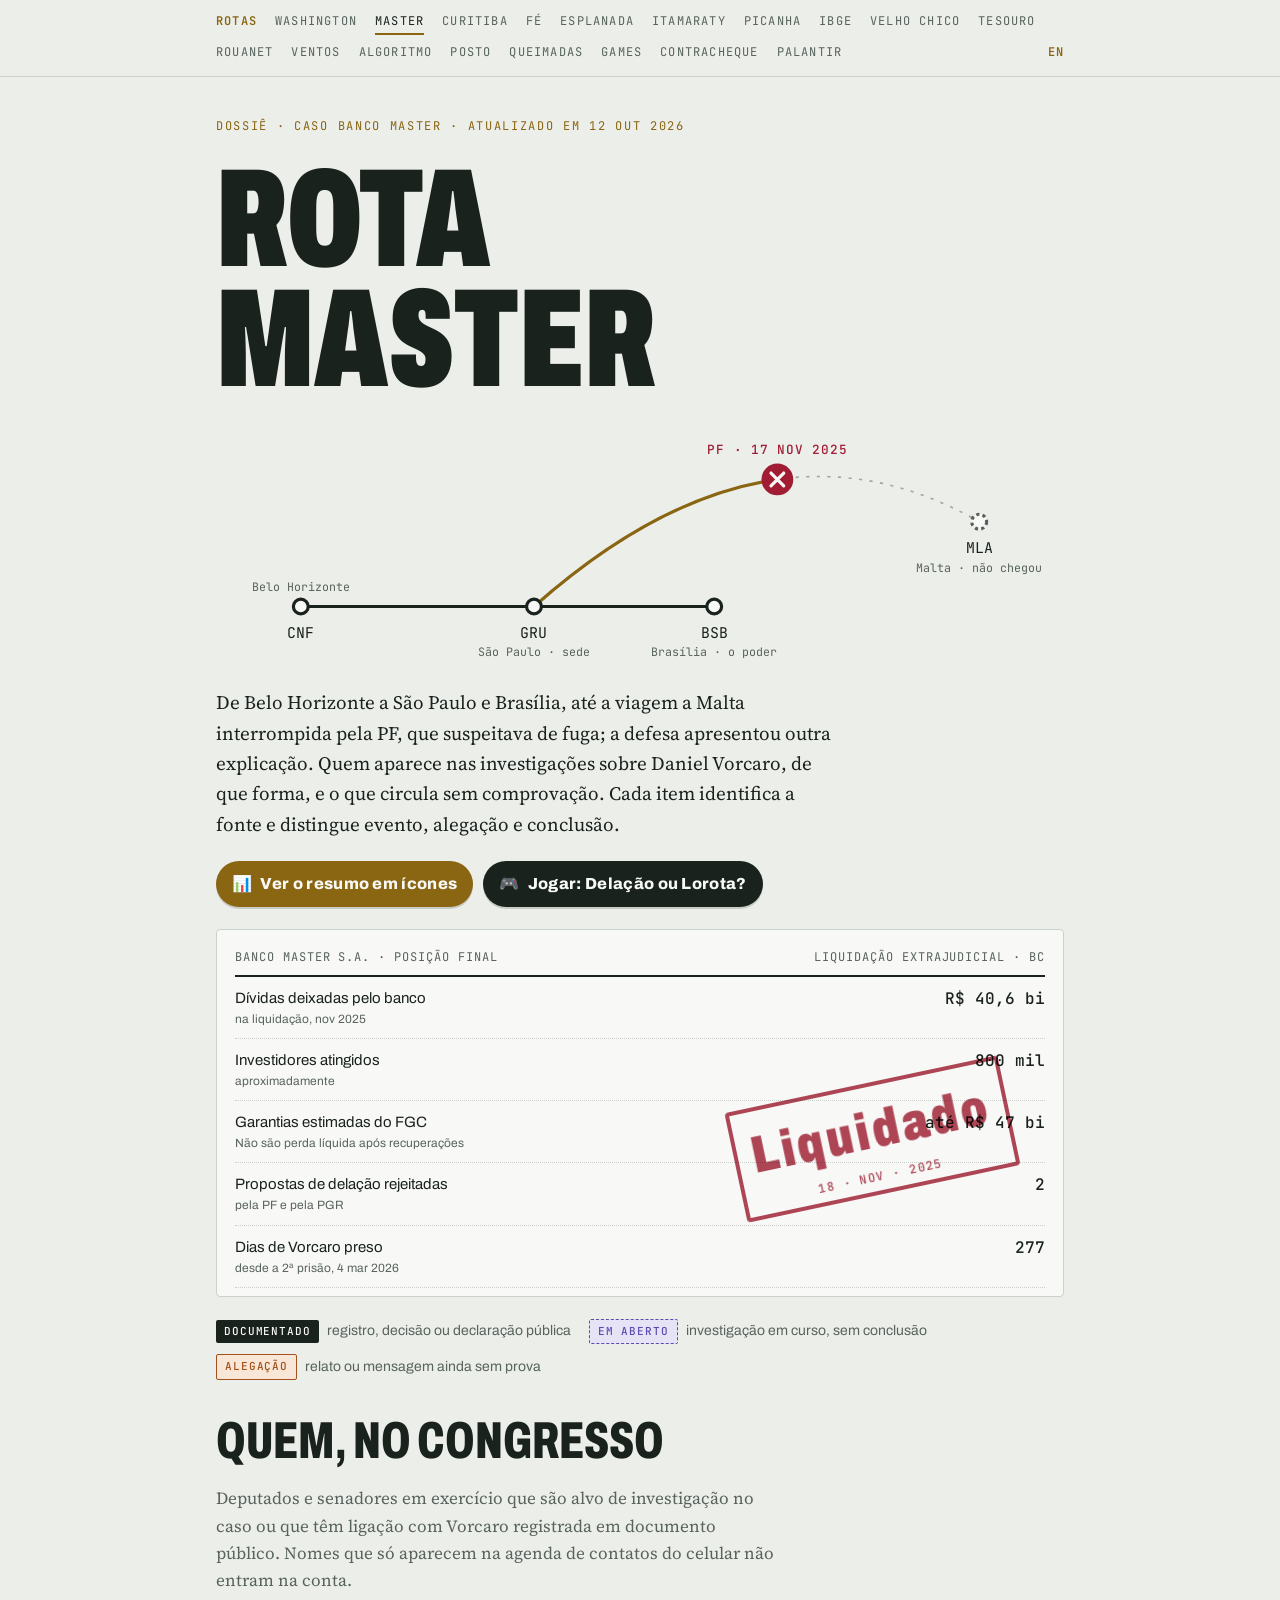
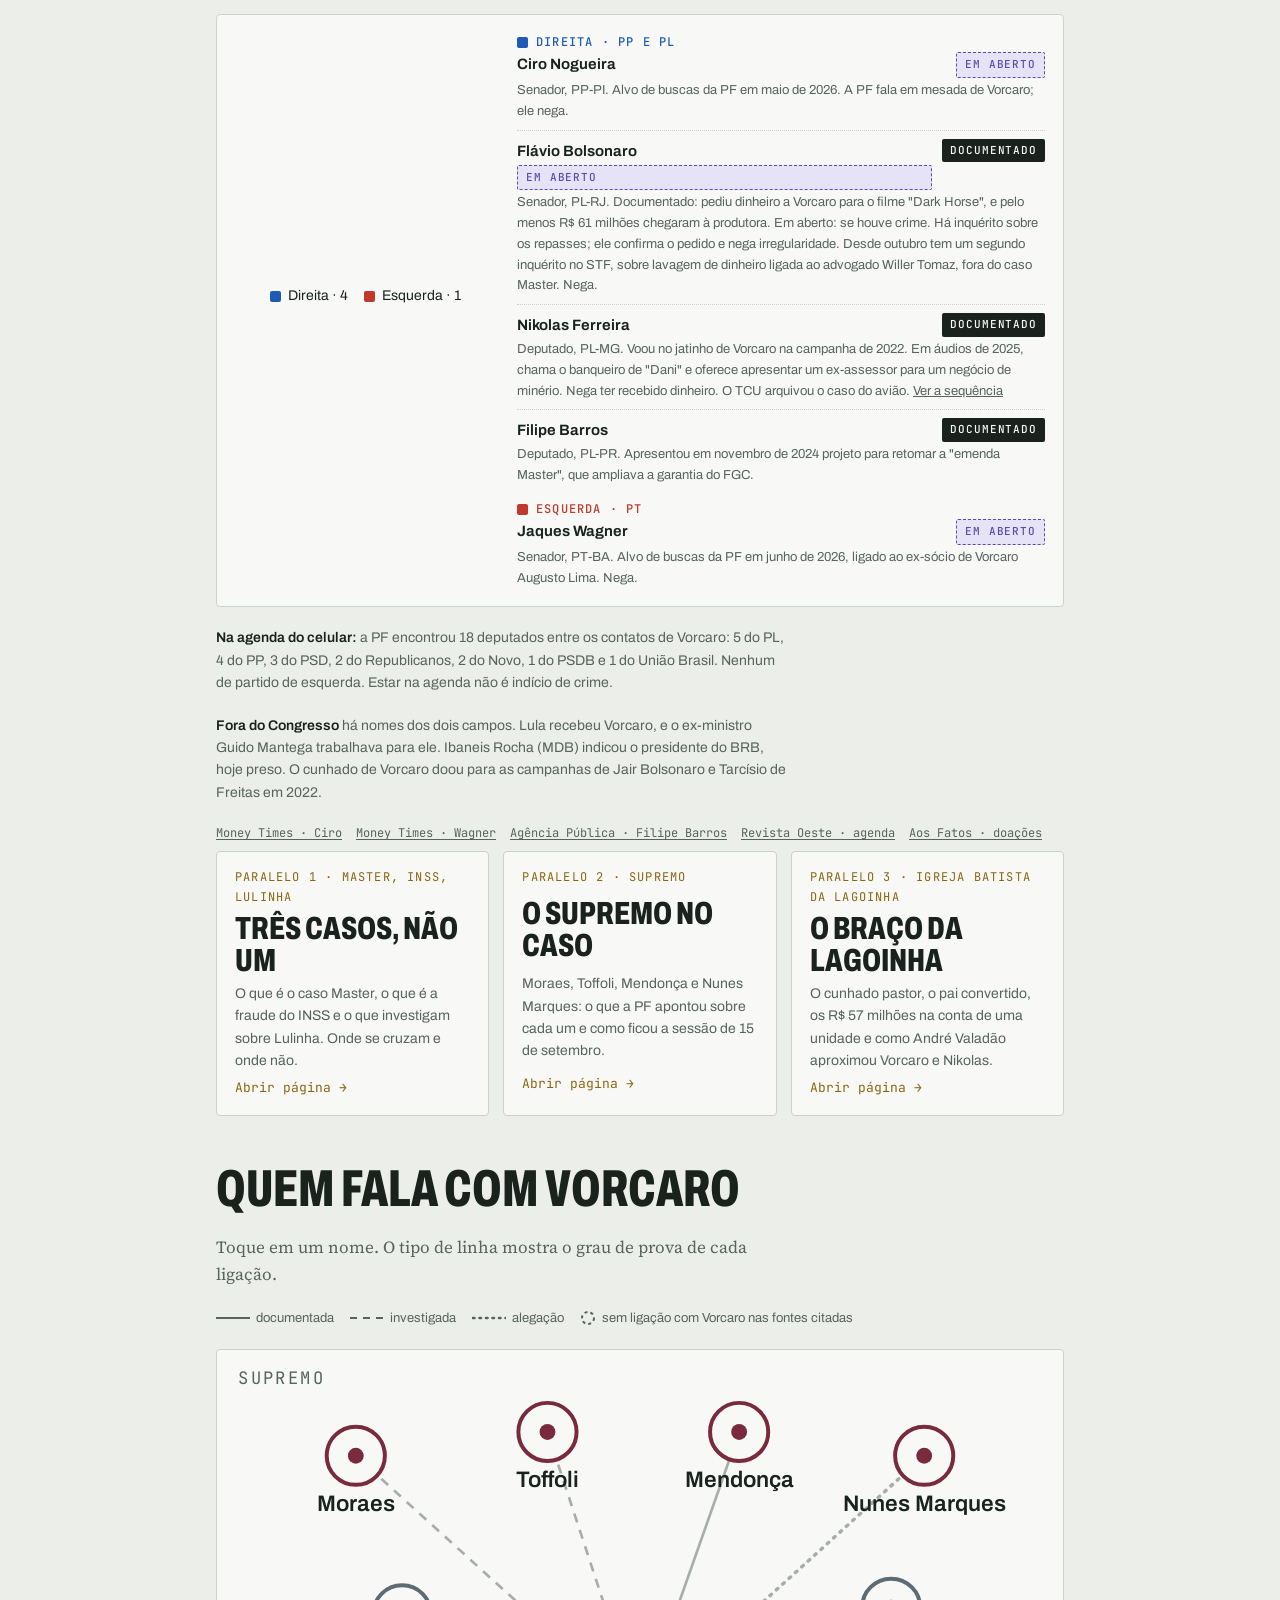
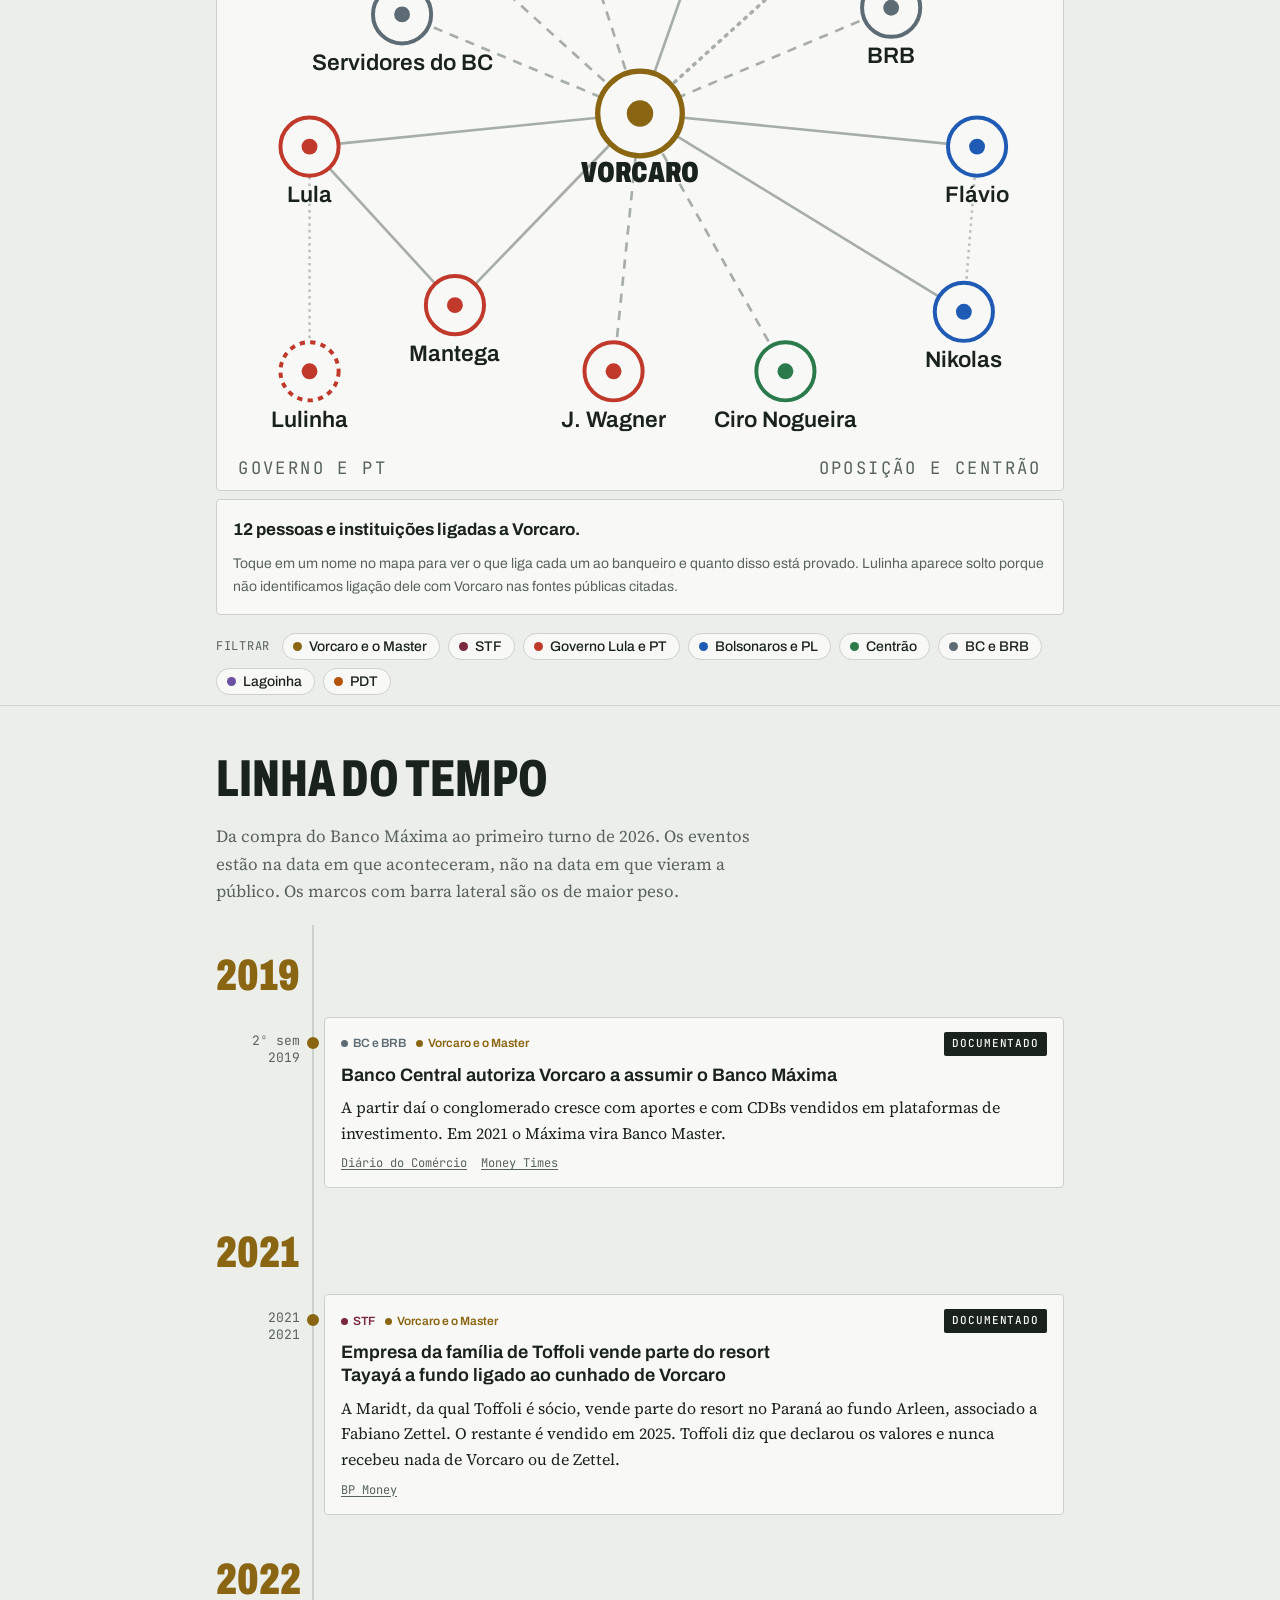
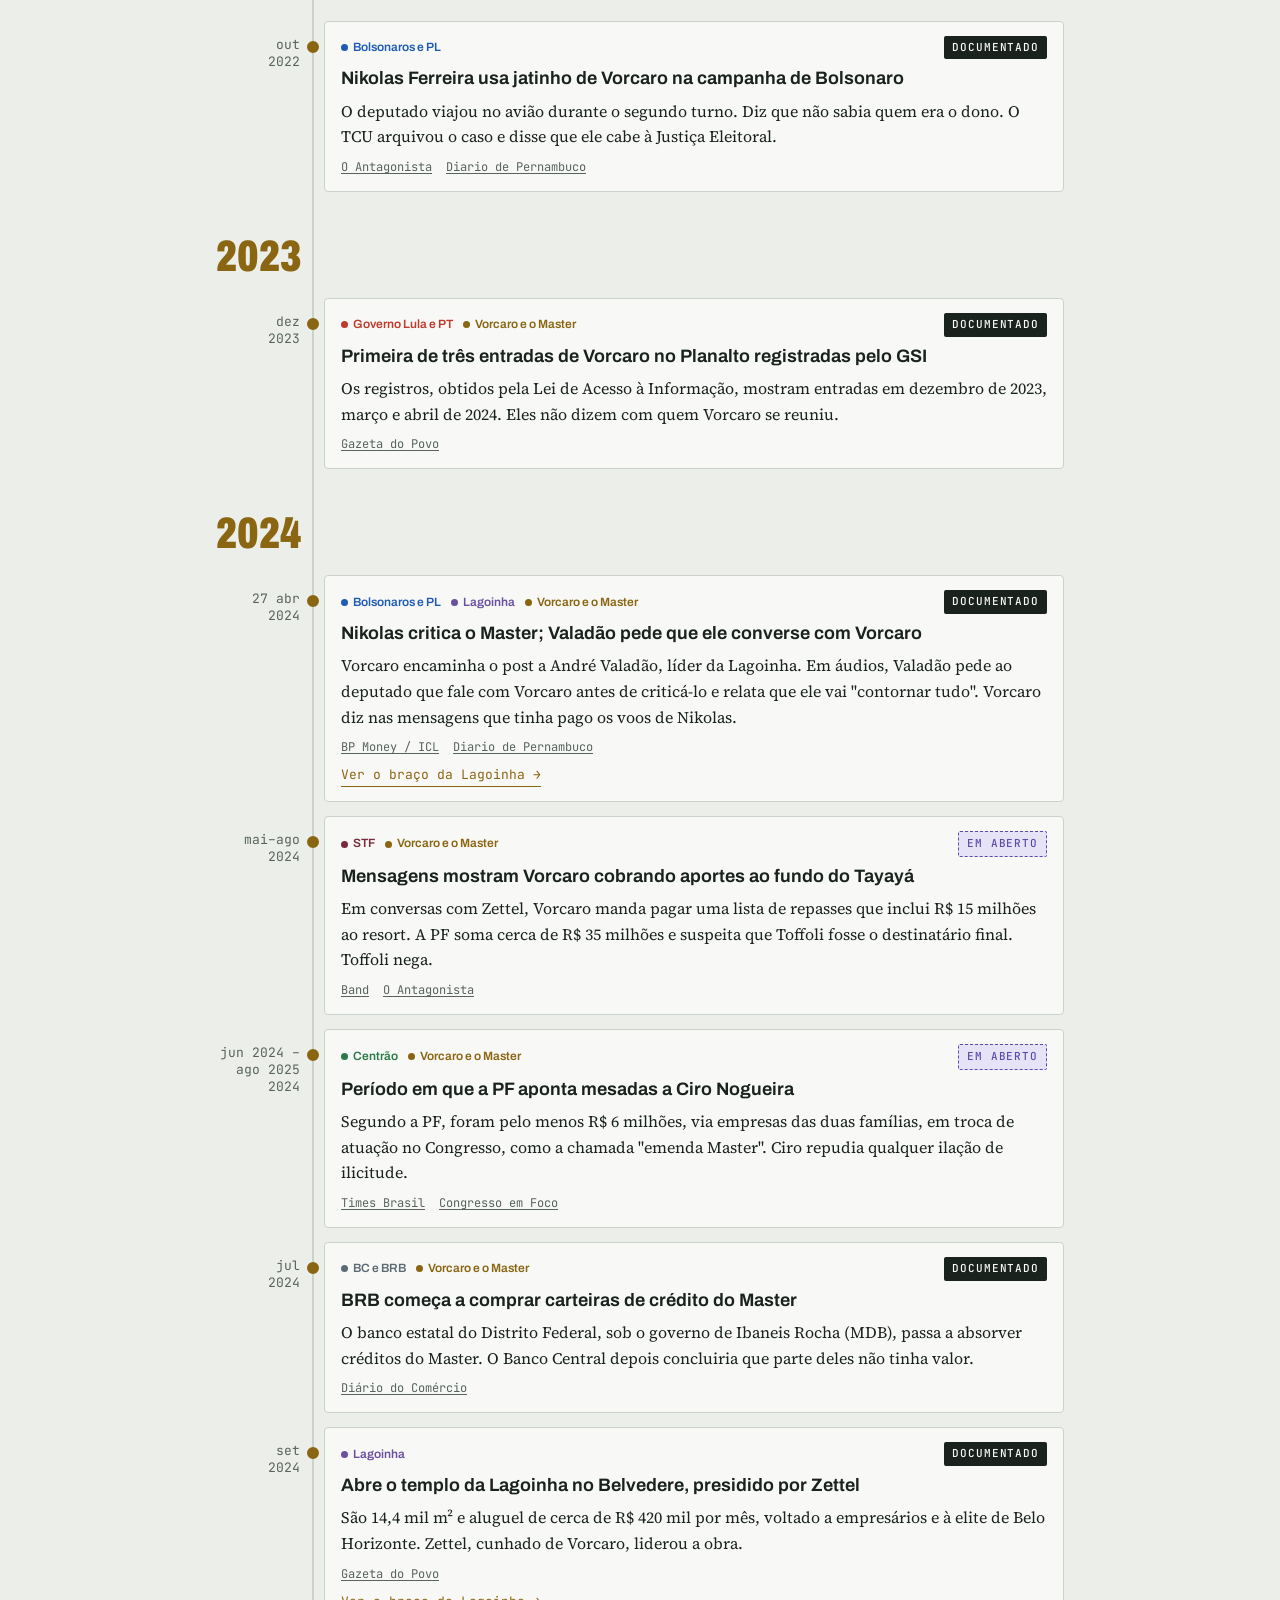
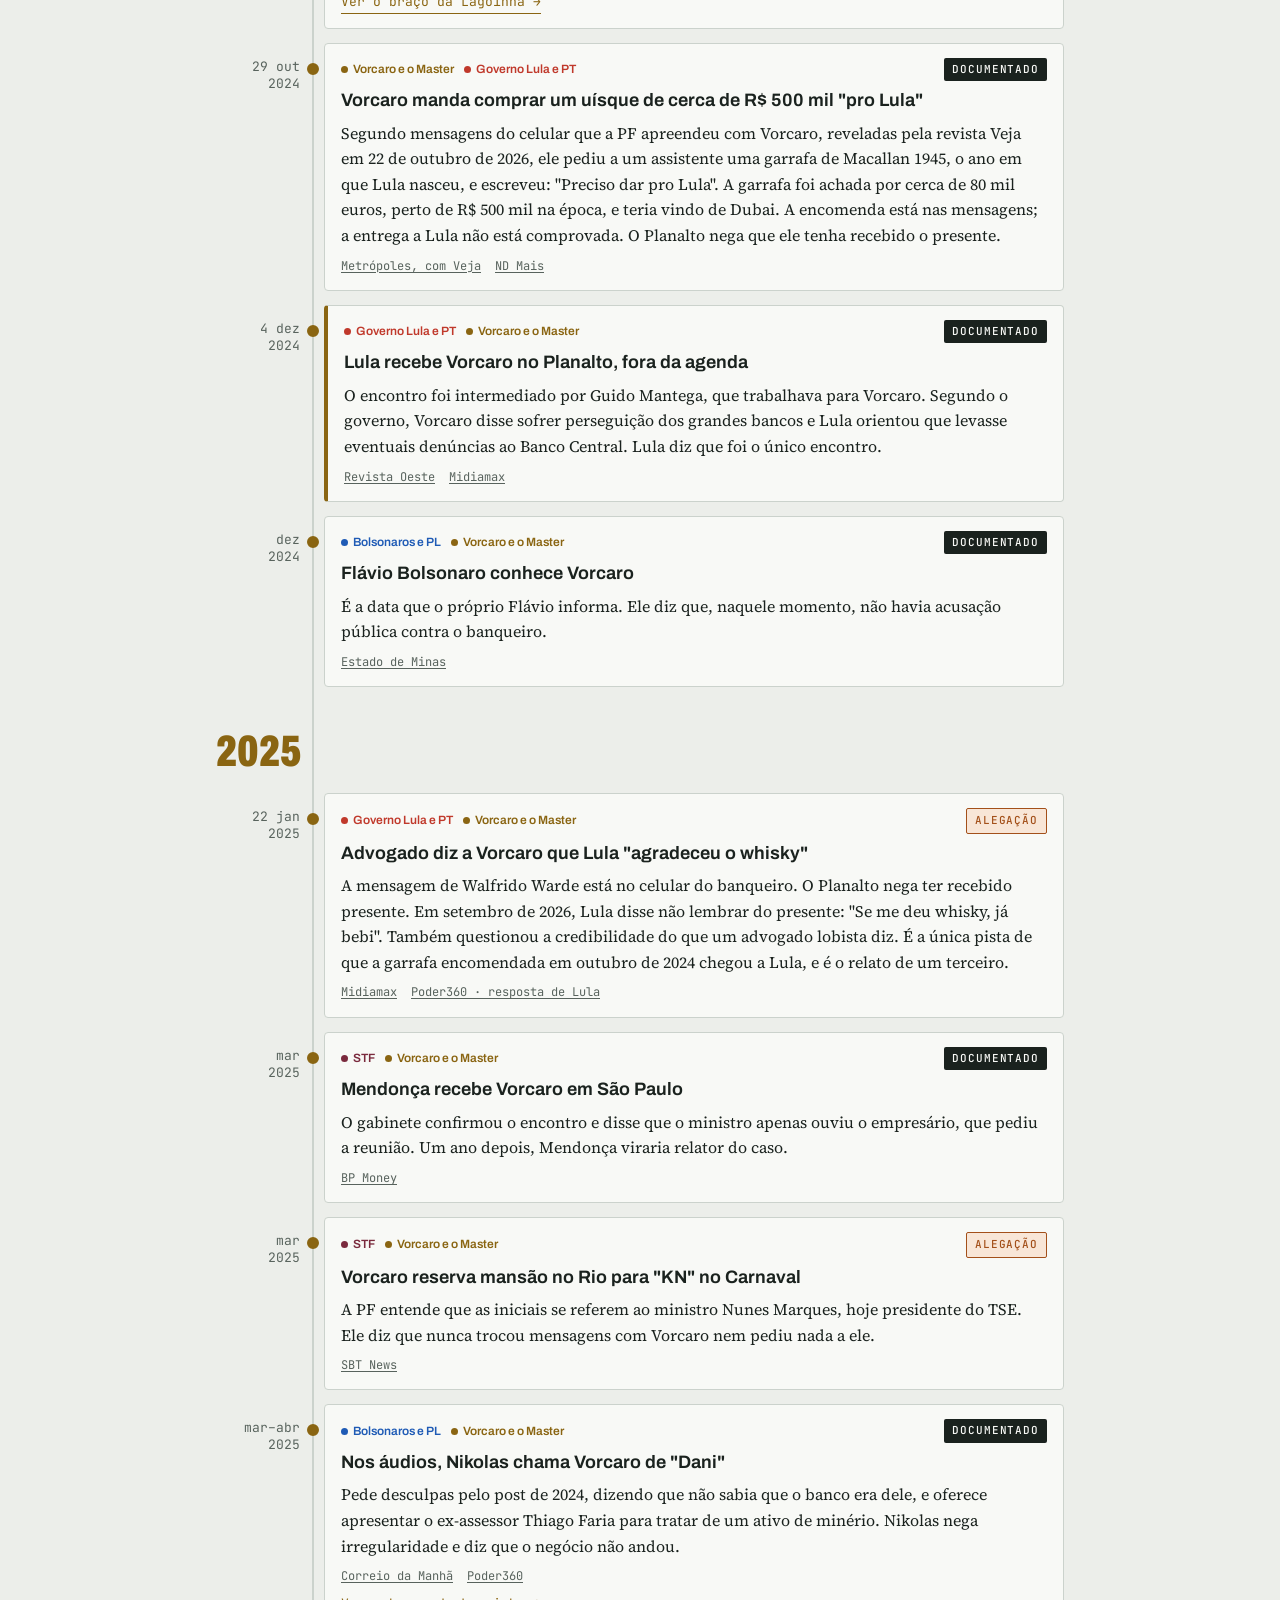
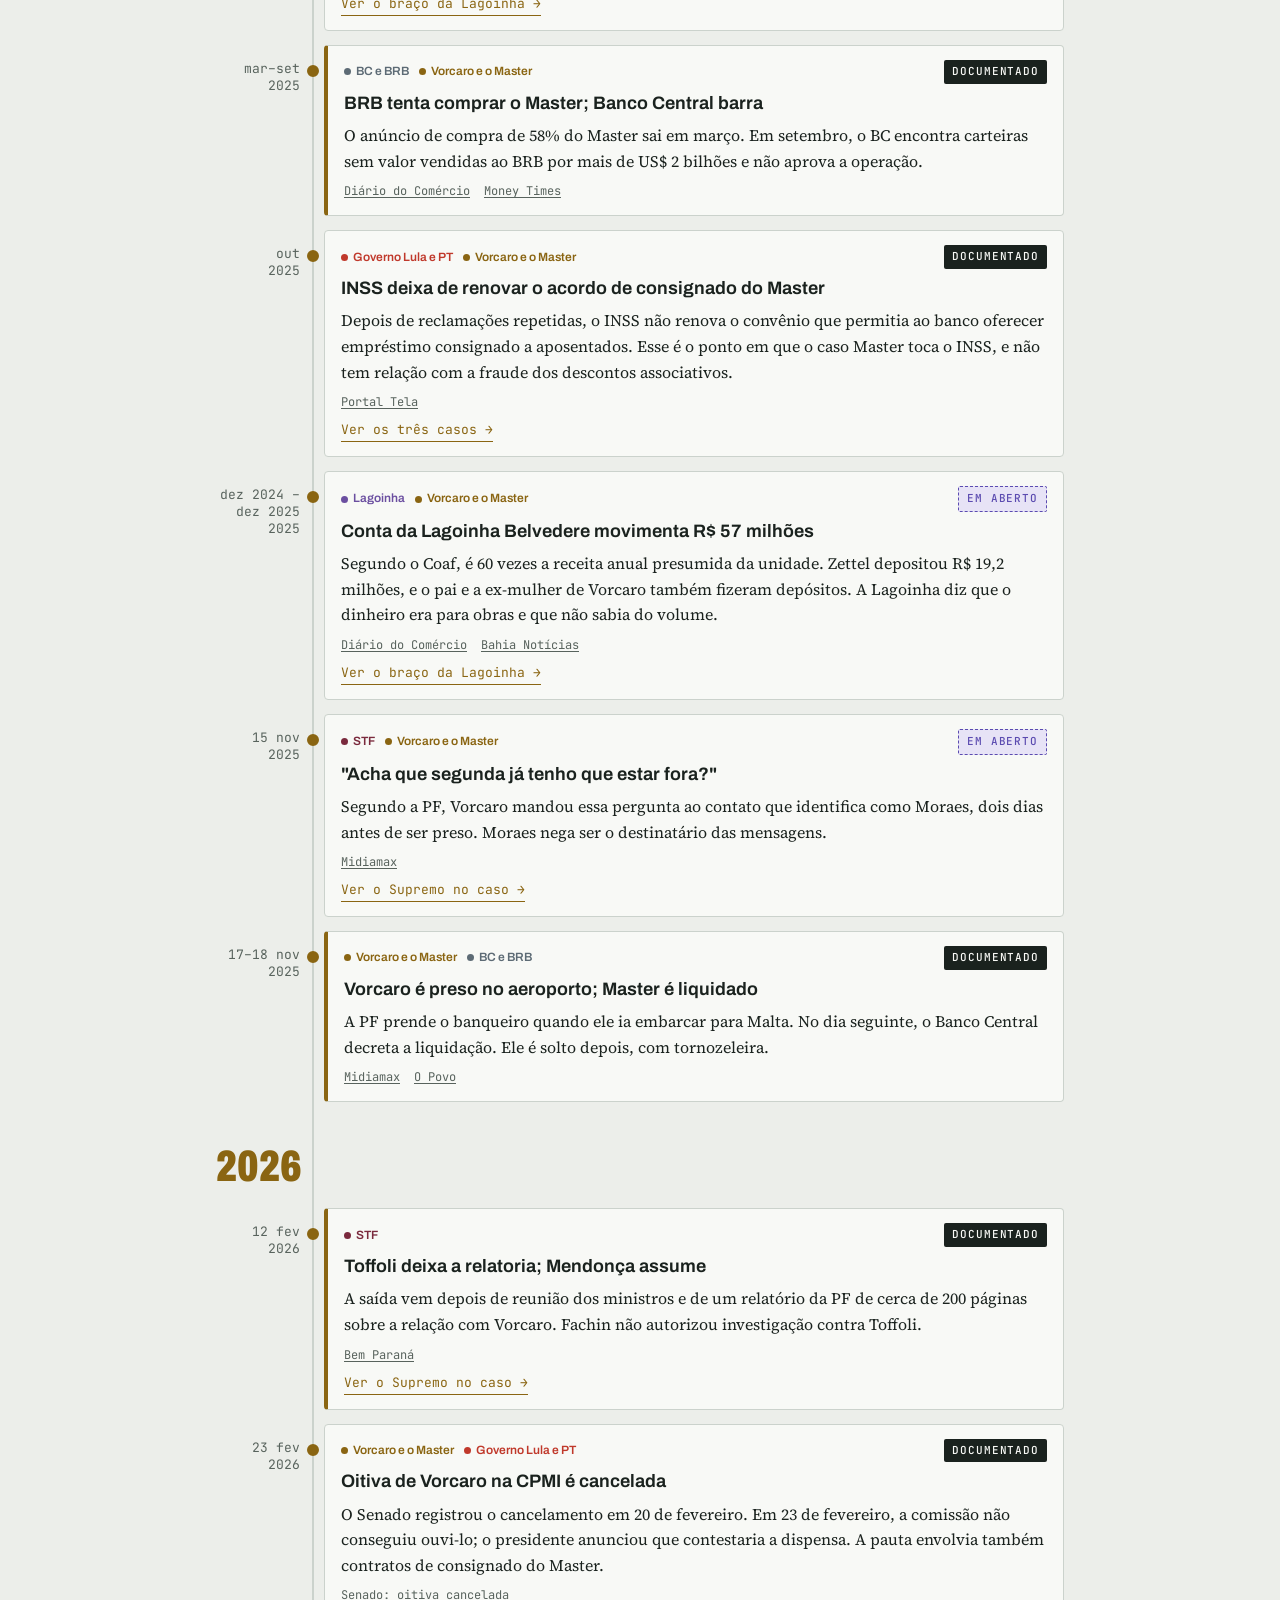
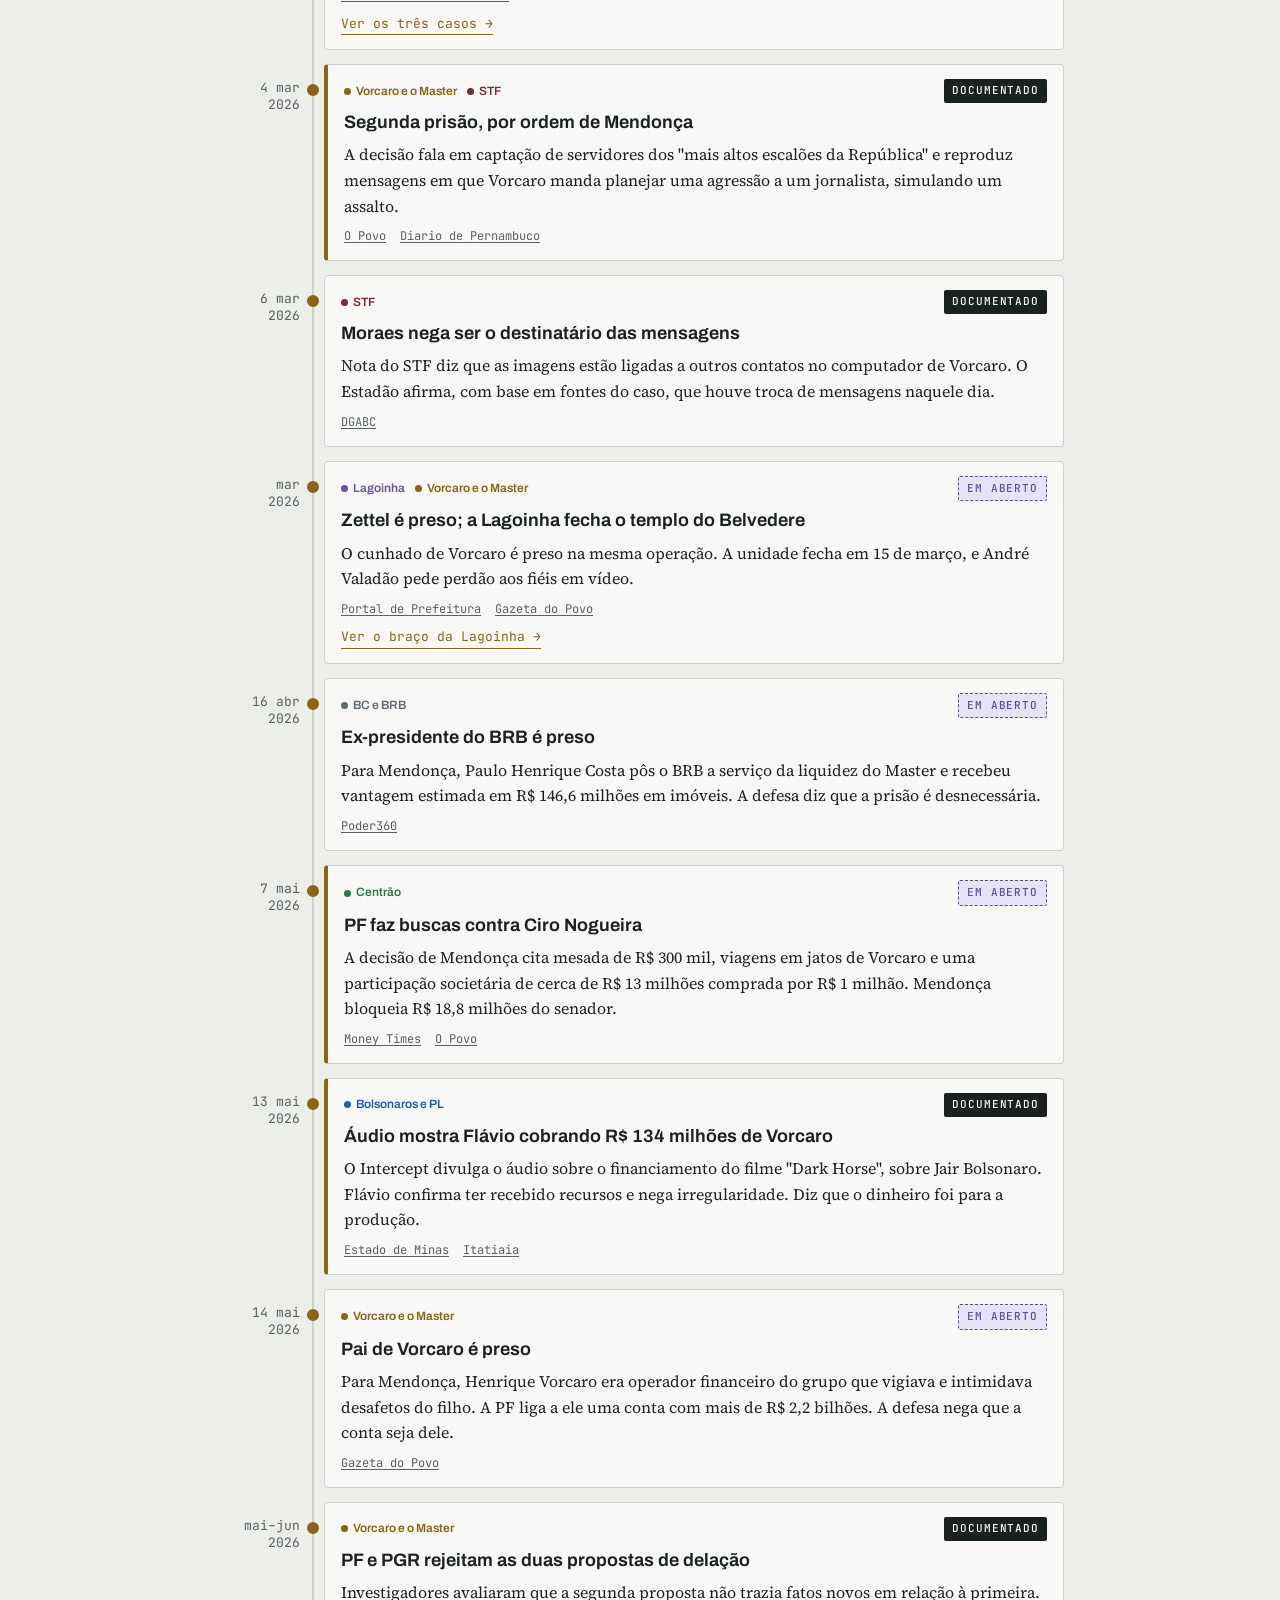
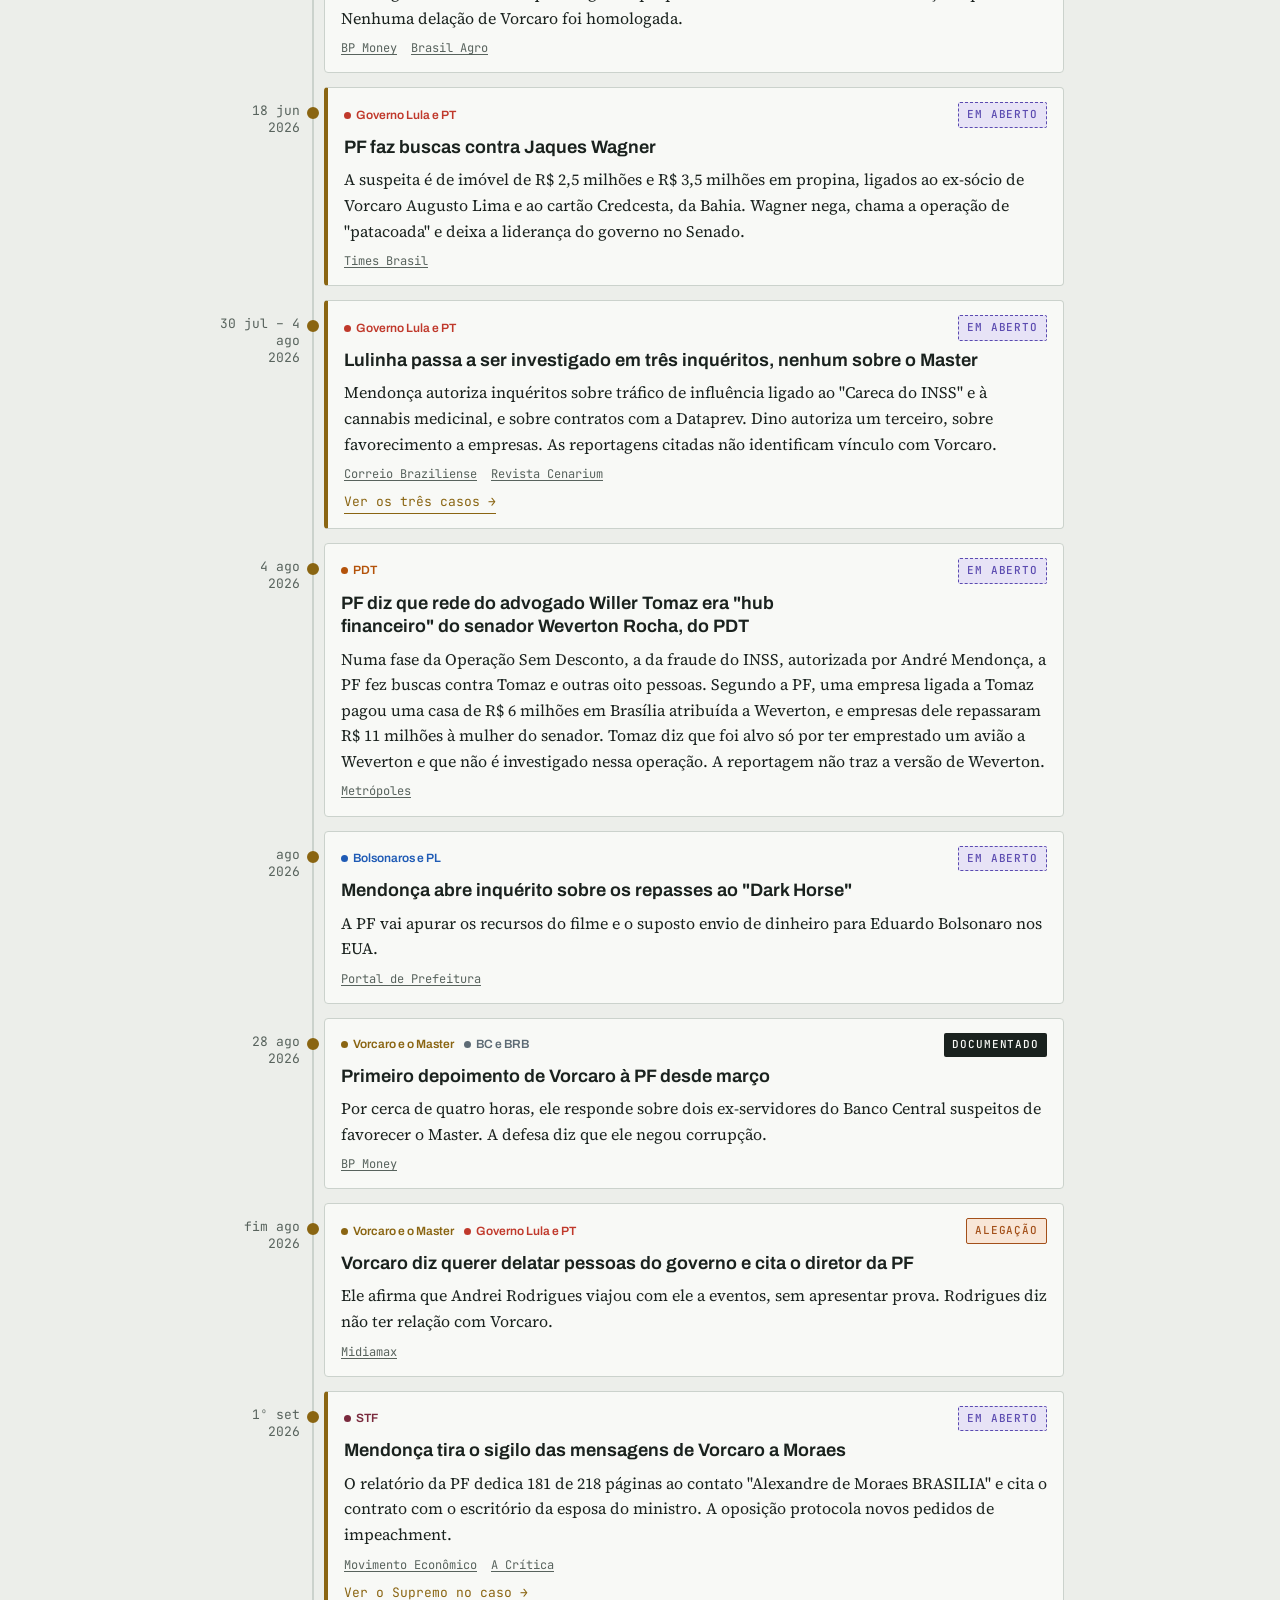
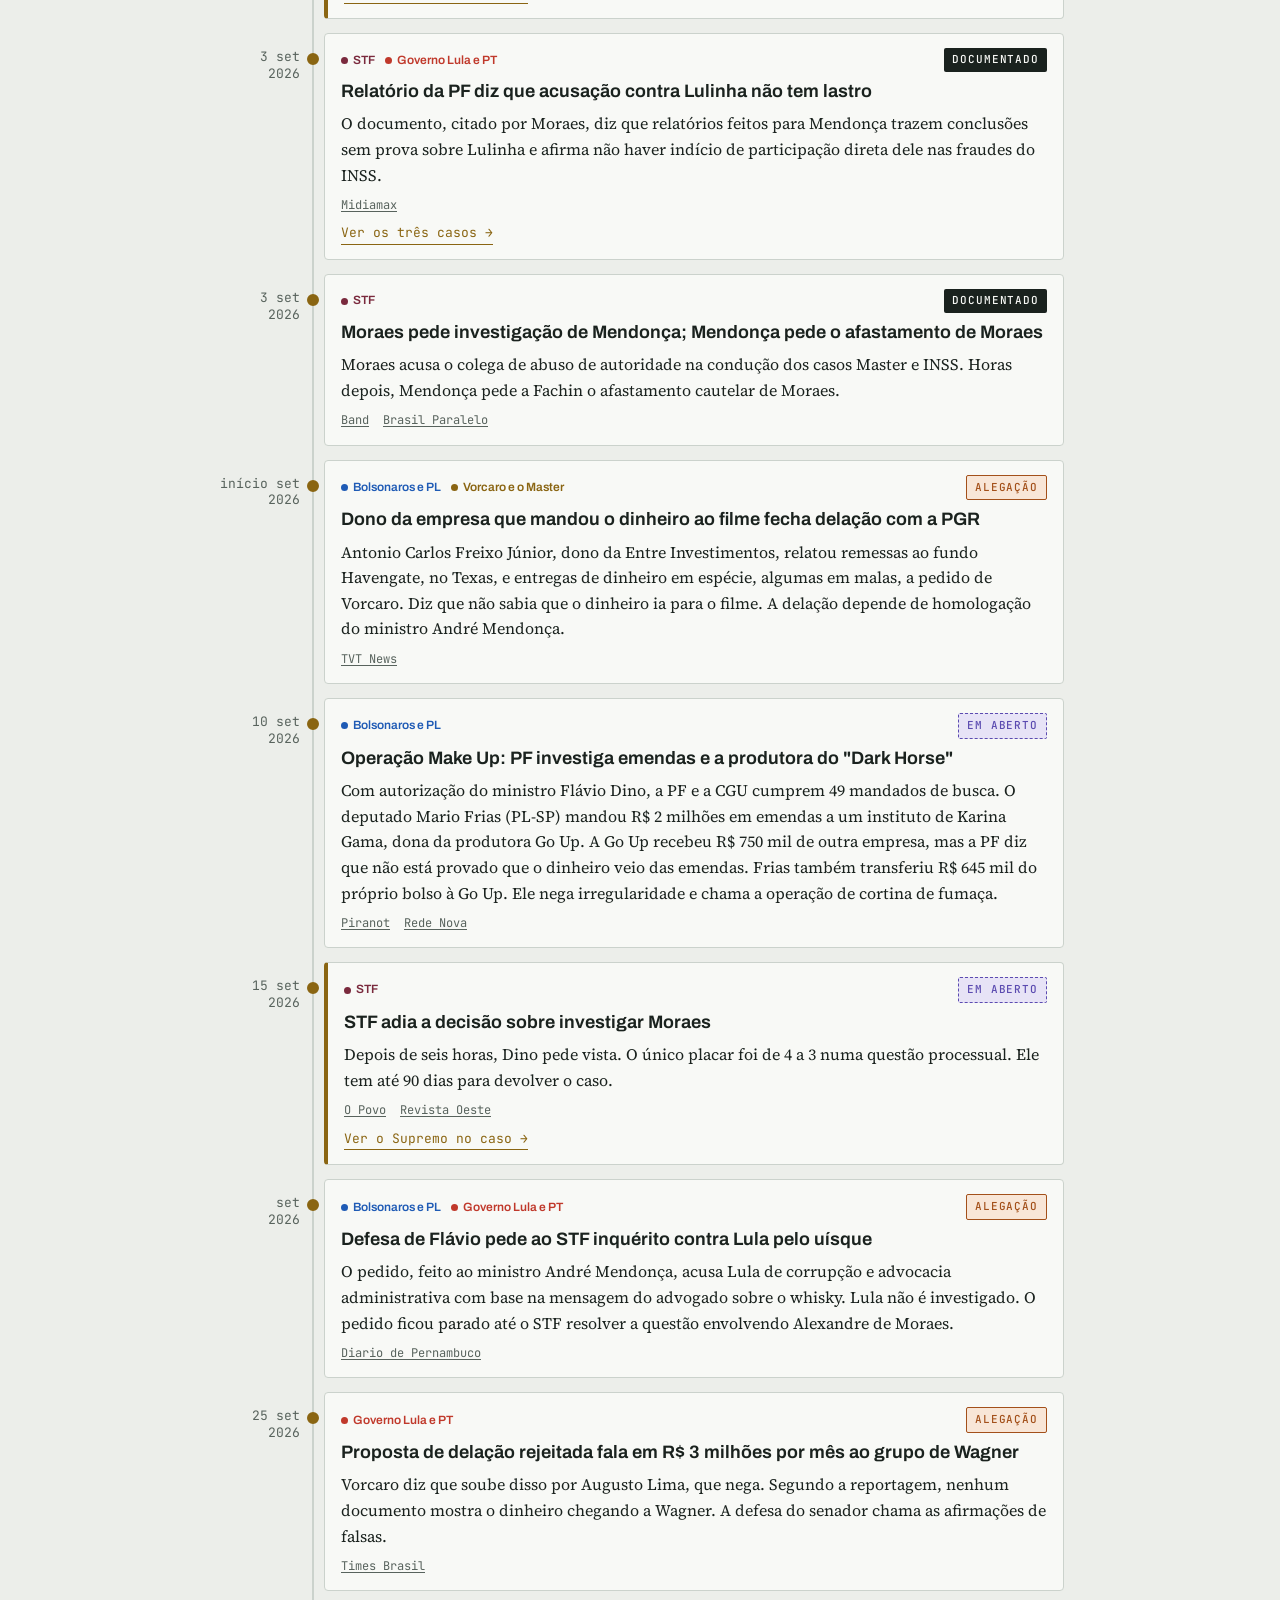
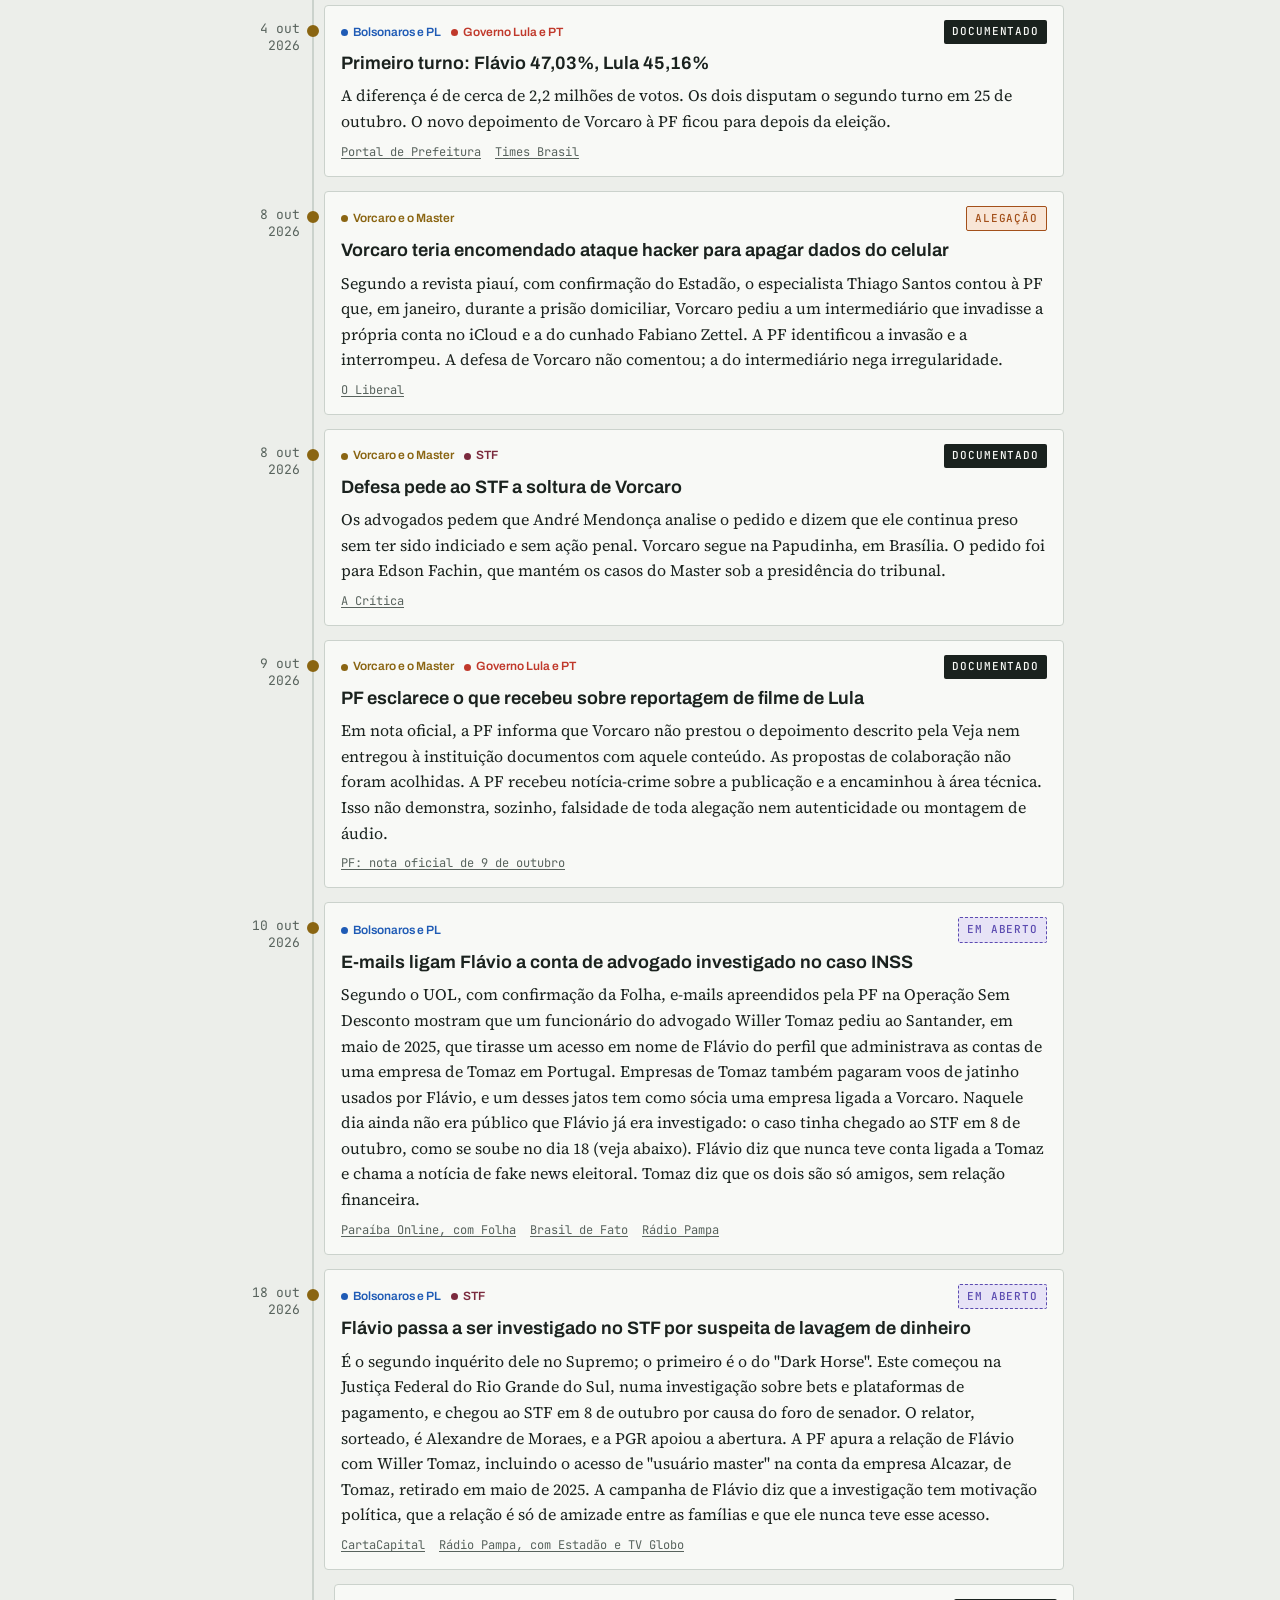
==== commit 85bbf58d: "Rota Master: Flávio e o dinheiro do Dark Horse em degraus; Operação Make Up Co-Authored-By: Claude O" ====
--- a/index.html
+++ b/index.html
@@ -237,7 +237,7 @@
         <h3>Direita · PP e PL</h3>
         <ul>
           <li><b>Ciro Nogueira</b><span class="ev open">Em aberto</span><small>Senador, PP-PI. Alvo de buscas da PF em maio de 2026. A PF fala em mesada de Vorcaro; ele nega.</small></li>
-          <li><b>Flávio Bolsonaro</b><span class="ev open">Em aberto</span><small>Senador, PL-RJ. Inquérito sobre os repasses de Vorcaro ao filme "Dark Horse". Confirma o pedido e nega irregularidade. Desde outubro tem um segundo inquérito no STF, sobre lavagem de dinheiro ligada ao advogado Willer Tomaz, fora do caso Master. Nega.</small></li>
+          <li><b>Flávio Bolsonaro</b><span class="ev doc">Documentado</span> <span class="ev open">Em aberto</span><small>Senador, PL-RJ. Documentado: pediu dinheiro a Vorcaro para o filme "Dark Horse", e pelo menos R$ 61 milhões chegaram à produtora. Em aberto: se houve crime. Há inquérito sobre os repasses; ele confirma o pedido e nega irregularidade. Desde outubro tem um segundo inquérito no STF, sobre lavagem de dinheiro ligada ao advogado Willer Tomaz, fora do caso Master. Nega.</small></li>
           <li><b>Nikolas Ferreira</b><span class="ev doc">Documentado</span><small>Deputado, PL-MG. Voou no jatinho de Vorcaro na campanha de 2022. Em áudios de 2025, chama o banqueiro de "Dani" e oferece apresentar um ex-assessor para um negócio de minério. Nega ter recebido dinheiro. O TCU arquivou o caso do avião. <a href="lagoinha.html">Ver a sequência</a></small></li>
           <li><b>Filipe Barros</b><span class="ev doc">Documentado</span><small>Deputado, PL-PR. Apresentou em novembro de 2024 projeto para retomar a "emenda Master", que ampliava a garantia do FGC.</small></li>
         </ul>
@@ -307,6 +307,19 @@
     <div class="myths" id="myths"></div>
   </section>
 
+  <section class="sec" aria-labelledby="h-dh">
+    <style>.lad{display:grid;gap:12px}.lad div{display:grid;grid-template-columns:52px minmax(0,1fr);gap:12px;background:var(--paper);border:1px solid var(--line);border-left:6px solid var(--c);border-radius:6px;padding:14px 16px}.lad b.n{font-family:var(--display);font-stretch:70%;font-weight:900;font-size:40px;line-height:1;color:var(--c)}.lad p{margin:0}.lad .tg{display:inline-block;font-family:var(--mono);font-size:11px;letter-spacing:.06em;text-transform:uppercase;padding:1px 8px;border-radius:999px;border:1px solid currentColor;color:var(--c);margin-left:4px}</style>
+    <h2 id="h-dh">Flávio e o dinheiro do "Dark Horse", degrau por degrau</h2>
+    <p class="sec-intro">A ligação de Flávio com o dinheiro de Vorcaro está provada. O que ainda não está provado é se houve crime. São perguntas diferentes, e cada uma tem o seu selo.</p>
+    <div class="lad">
+      <div style="--c:var(--doc)"><b class="n">1</b><p><b>Pediu o dinheiro.</b> Num áudio divulgado pelo Intercept em maio de 2026, Flávio cobra de Vorcaro as parcelas do filme sobre o pai. O acordo previa cerca de US$ 24 milhões, perto de R$ 134 milhões, em 14 parcelas. Flávio confirma o pedido e diz que era patrocínio privado. <span class="tg">Documentado</span></p></div>
+      <div style="--c:var(--doc)"><b class="n">2</b><p><b>O dinheiro chegou.</b> Comprovantes bancários mostram pelo menos US$ 10,6 milhões, cerca de R$ 61 milhões, pagos até maio de 2025. O caminho foi a Entre Investimentos, depois o fundo Havengate, no Texas, e por fim a Go Up, a produtora do filme. <span class="tg">Documentado</span></p></div>
+      <div style="--c:var(--open)"><b class="n">3</b><p><b>De onde veio e para onde foi?</b> Não se sabe se o dinheiro era de Vorcaro ou do caixa do Master. O dono da Entre fechou delação com a PGR e contou que fez remessas e entregas em espécie a pedido de Vorcaro; o STF ainda não homologou. A PF apura se parte do dinheiro bancou Eduardo Bolsonaro nos EUA em vez do filme. <span class="tg">Em aberto</span></p></div>
+      <div style="--c:var(--open)"><b class="n">4</b><p><b>Teve dinheiro público?</b> Em setembro de 2026, a Operação Make Up, da PF e da CGU, investigou R$ 2 milhões em emendas do deputado Mario Frias para um instituto da dona da produtora. A Go Up recebeu R$ 750 mil de outra empresa, mas a PF diz que não está provado que vieram das emendas. Flávio diz que houve “zero” dinheiro público. Nenhum dos dois lados está provado. <span class="tg">Em aberto</span></p></div>
+    </div>
+    <p class="sec-intro" style="font-size:15px"><a href="https://www.correiobraziliense.com.br/politica/2026/06/7437756-documentos-indicam-caminho-de-rs-61-milhoes-de-vorcaro-a-filme.html" target="_blank" rel="noopener">Correio Braziliense: o caminho dos R$ 61 milhões</a> · <a href="https://www.cnnbrasil.com.br/eleicoes/flavio-diz-que-dinheiro-de-vorcaro-para-dark-horse-era-licito-e-privado/" target="_blank" rel="noopener">CNN Brasil: “dinheiro privado”</a> · <a href="https://tvtnews.com.br/pgr-fecha-delacao-empresario-ligado-dark-horse/" target="_blank" rel="noopener">TVT: delação do dono da Entre</a> · <a href="https://www.piranot.com.br/2026/09/11/noticias/politica/pf-investiga-mario-frias-emendas/" target="_blank" rel="noopener">Piranot: Operação Make Up</a></p>
+  </section>
+
   <section class="sec" aria-labelledby="h-ver">
     <h2 id="h-ver">Onde a prova termina</h2>
     <p class="sec-intro">O caso atinge o Supremo, o governo, a oposição e o Centrão. Mas o grau de prova é muito diferente de um nome para outro.</p>
@@ -317,7 +330,7 @@
           <li>O Banco Central liquidou o Master em novembro de 2025, e Vorcaro foi preso a caminho de Malta.</li>
           <li>Lula recebeu Vorcaro no Planalto em 4 de dezembro de 2024, fora da agenda. Guido Mantega, que trabalhava para o banqueiro, intermediou.</li>
           <li>Semanas antes, em outubro de 2024, Vorcaro mandou comprar um uísque de cerca de R$ 500 mil e escreveu "Preciso dar pro Lula", segundo mensagens do celular dele.</li>
-          <li>Flávio Bolsonaro pediu dinheiro a Vorcaro para o filme "Dark Horse" e confirma isso.</li>
+          <li>Flávio Bolsonaro pediu dinheiro a Vorcaro para o filme "Dark Horse" e confirma isso. Pelo menos R$ 61 milhões chegaram à produtora.</li>
           <li>Flávio é investigado no STF desde outubro de 2026 por suspeita de lavagem de dinheiro ligada a Willer Tomaz. A PF achou uma sala escondida com máquina de contar dinheiro no hangar de Tomaz, sem dinheiro dentro.</li>
           <li>Nikolas Ferreira voou em avião de Vorcaro na campanha de 2022.</li>
           <li>Mendonça recebeu Vorcaro em março de 2025, antes de virar relator.</li>
@@ -329,7 +342,7 @@
         <ul>
           <li>Que Moraes tenha agido como ministro em favor de Vorcaro. O STF ainda não decidiu se abre investigação.</li>
           <li>As mesadas a Ciro Nogueira e os pagamentos ligados a Jaques Wagner. Ambos negam.</li>
-          <li>Que o dinheiro do "Dark Horse" tenha ido para Eduardo Bolsonaro.</li>
+          <li>Que o dinheiro do "Dark Horse" tenha ido para Eduardo Bolsonaro, que tenha saído da fraude do Master ou que emendas parlamentares tenham chegado ao filme.</li>
           <li>Que Flávio seja sócio oculto da Best Bet ou tenha recebido dinheiro da rede de Willer Tomaz, e que a sala do hangar guardasse dinheiro vivo.</li>
           <li>Que Lula tenha recebido o uísque. O Planalto nega, e a única pista é a mensagem de um advogado.</li>
           <li>Que Lula tenha feito algo pelo Master. Não identificamos investigação pública contra ele nas fontes citadas até a data desta revisão.</li>
@@ -475,6 +488,12 @@
  {y:2026,d:"3 set",a:["stf"],ev:"doc",t:"Moraes pede investigação de Mendonça; Mendonça pede o afastamento de Moraes",
   b:"Moraes acusa o colega de abuso de autoridade na condução dos casos Master e INSS. Horas depois, Mendonça pede a Fachin o afastamento cautelar de Moraes.",
   s:[["Band","https://www.band.com.br/politica/mendonca-pede-a-fachin-afastamento-de-moraes-do-stf"],["Brasil Paralelo","https://www.brasilparalelo.com.br/noticias/mendonca-pede-afastamento-de-moraes-do-stf"]]},
+ {y:2026,d:"início set",a:["pl","vorcaro"],ev:"alleg",t:"Dono da empresa que mandou o dinheiro ao filme fecha delação com a PGR",
+  b:"Antonio Carlos Freixo Júnior, dono da Entre Investimentos, relatou remessas ao fundo Havengate, no Texas, e entregas de dinheiro em espécie, algumas em malas, a pedido de Vorcaro. Diz que não sabia que o dinheiro ia para o filme. A delação depende de homologação do ministro André Mendonça.",
+  s:[["TVT News","https://tvtnews.com.br/pgr-fecha-delacao-empresario-ligado-dark-horse/"]]},
+ {y:2026,d:"10 set",a:["pl"],ev:"open",t:"Operação Make Up: PF investiga emendas e a produtora do \"Dark Horse\"",
+  b:"Com autorização do ministro Flávio Dino, a PF e a CGU cumprem 49 mandados de busca. O deputado Mario Frias (PL-SP) mandou R$ 2 milhões em emendas a um instituto de Karina Gama, dona da produtora Go Up. A Go Up recebeu R$ 750 mil de outra empresa, mas a PF diz que não está provado que o dinheiro veio das emendas. Frias também transferiu R$ 645 mil do próprio bolso à Go Up. Ele nega irregularidade e chama a operação de cortina de fumaça.",
+  s:[["Piranot","https://www.piranot.com.br/2026/09/11/noticias/politica/pf-investiga-mario-frias-emendas/"],["Rede Nova","https://www.redenova.fm.br/noticias/pf-deflagra-operacao-contra-desvio-de-emendas-ligadas-ao-filme-dark-horse/"]]},
  {y:2026,d:"15 set",k:1,a:["stf"],ev:"open",t:"STF adia a decisão sobre investigar Moraes",
   b:"Depois de seis horas, Dino pede vista. O único placar foi de 4 a 3 numa questão processual. Ele tem até 90 dias para devolver o caso.",
   s:[["O Povo","https://mais.opovo.com.br/jornal/politica/2026/09/15/supremo-adia-definicao-sobre-moraes-mas-escancara-fraturas-em-sessao-historica.html"],["Revista Oeste","https://revistaoeste.com/politica/sessao-do-stf-acaba-sem-definicao/"]],l:["Ver o Supremo no caso","stf.html"]},
@@ -562,6 +581,7 @@
  ["Flávio só pediu patrocínio, não tem nada ilegal.","Campanha de Flávio","open","Flávio confirma o pedido. A legalidade é o que está em investigação: Mendonça abriu inquérito sobre os repasses ao filme e o possível envio de dinheiro para Eduardo Bolsonaro.",[["Itatiaia","https://www.itatiaia.com.br/politica/a-reacao-de-nikolas-ao-audio-enviado-por-flavio-bolsonaro-a-vorcaro/"],["Portal de Prefeitura","https://portaldeprefeitura.com.br/tags/andre-mendonca/"]]],
  ["Vorcaro já delatou Lula, Moraes e Toffoli.","Vídeo viral","no","O vídeo foi gerado por IA. As duas propostas de delação foram rejeitadas, e nenhuma foi homologada.",[["Aos Fatos","https://www.aosfatos.org/noticias/video-ia-engana-vorcaro-delatou-moraes-toffoli-lula/"]]],
  ["Flávio Bolsonaro não é investigado.","Redes sociais","no","É investigado em dois inquéritos no STF: o do filme \"Dark Horse\", com André Mendonça, e, desde outubro de 2026, um sobre suspeita de lavagem de dinheiro ligada ao advogado Willer Tomaz, com Alexandre de Moraes. Investigação não é condenação, e Flávio nega irregularidade nos dois casos.",[["CartaCapital","https://www.cartacapital.com.br/politica/flavio-bolsonaro-e-alvo-de-segundo-inquerito-no-stf-por-suspeita-de-lavagem-de-dinheiro/"]]],
+ ["O \"Dark Horse\" não teve dinheiro público.","Flávio Bolsonaro","unproven","Não dá para afirmar nem negar. O dinheiro de Vorcaro que chegou ao filme, pelo menos R$ 61 milhões, passou por empresas privadas, e não se sabe se saiu do caixa do Master, que é investigado por fraudar o BRB, um banco público. A PF também investiga emendas do deputado Mario Frias que foram para um instituto da dona da produtora, mas não provou que esse dinheiro chegou ao filme. Não encontramos registro de Lei Rouanet ou de dinheiro da Ancine na produção.",[["CNN Brasil","https://www.cnnbrasil.com.br/eleicoes/flavio-diz-que-dinheiro-de-vorcaro-para-dark-horse-era-licito-e-privado/"],["Piranot: Operação Make Up","https://www.piranot.com.br/2026/09/11/noticias/politica/pf-investiga-mario-frias-emendas/"],["Correio Braziliense","https://www.correiobraziliense.com.br/politica/2026/06/7437756-documentos-indicam-caminho-de-rs-61-milhoes-de-vorcaro-a-filme.html"]]],
  ["Vorcaro deu um uísque de R$ 500 mil para Lula.","Redes sociais","part","Metade é documentada. Mensagens do celular de Vorcaro mostram que ele mandou comprar, em outubro de 2024, uma garrafa de Macallan 1945 de cerca de 80 mil euros, perto de R$ 500 mil, e escreveu \"Preciso dar pro Lula\". Não há prova de que a garrafa chegou a Lula: a única pista é um advogado dizendo que Lula \"agradeceu o whisky\". O Planalto nega o recebimento, e Lula diz não lembrar. Ganhar presente, mesmo se comprovado, não prova favor ao Master.",[["Metrópoles, com Veja","https://www.metropoles.com/brasil/vorcaro-encomendou-uisque-de-r-500-mil-para-presentear-lula-diz-revista"],["Poder360 · resposta de Lula","https://www.poder360.com.br/poder-governo/se-me-deu-whisky-ja-bebi-diz-lula-sobre-advogado-de-vorcaro/"]]],
  ["A PF achou dinheiro vivo na sala secreta ligada ao amigo de Flávio.","Redes sociais","no","A PF achou a sala, com malas e uma máquina de contar cédulas, mas sem dinheiro. A suspeita de que ela guardava dinheiro vivo não está provada, e a defesa de Willer Tomaz diz que ela atende clientes de transporte de valores.",[["Rádio Pampa, com Estadão e TV Globo","https://www.radiopampa.com.br/advogado-amigo-de-flavio-bolsonaro-tinha-sala-secreta-para-dinheiro-vivo-no-aeroporto-de-brasilia-diz-a-policia-federal/"]]]
 ];
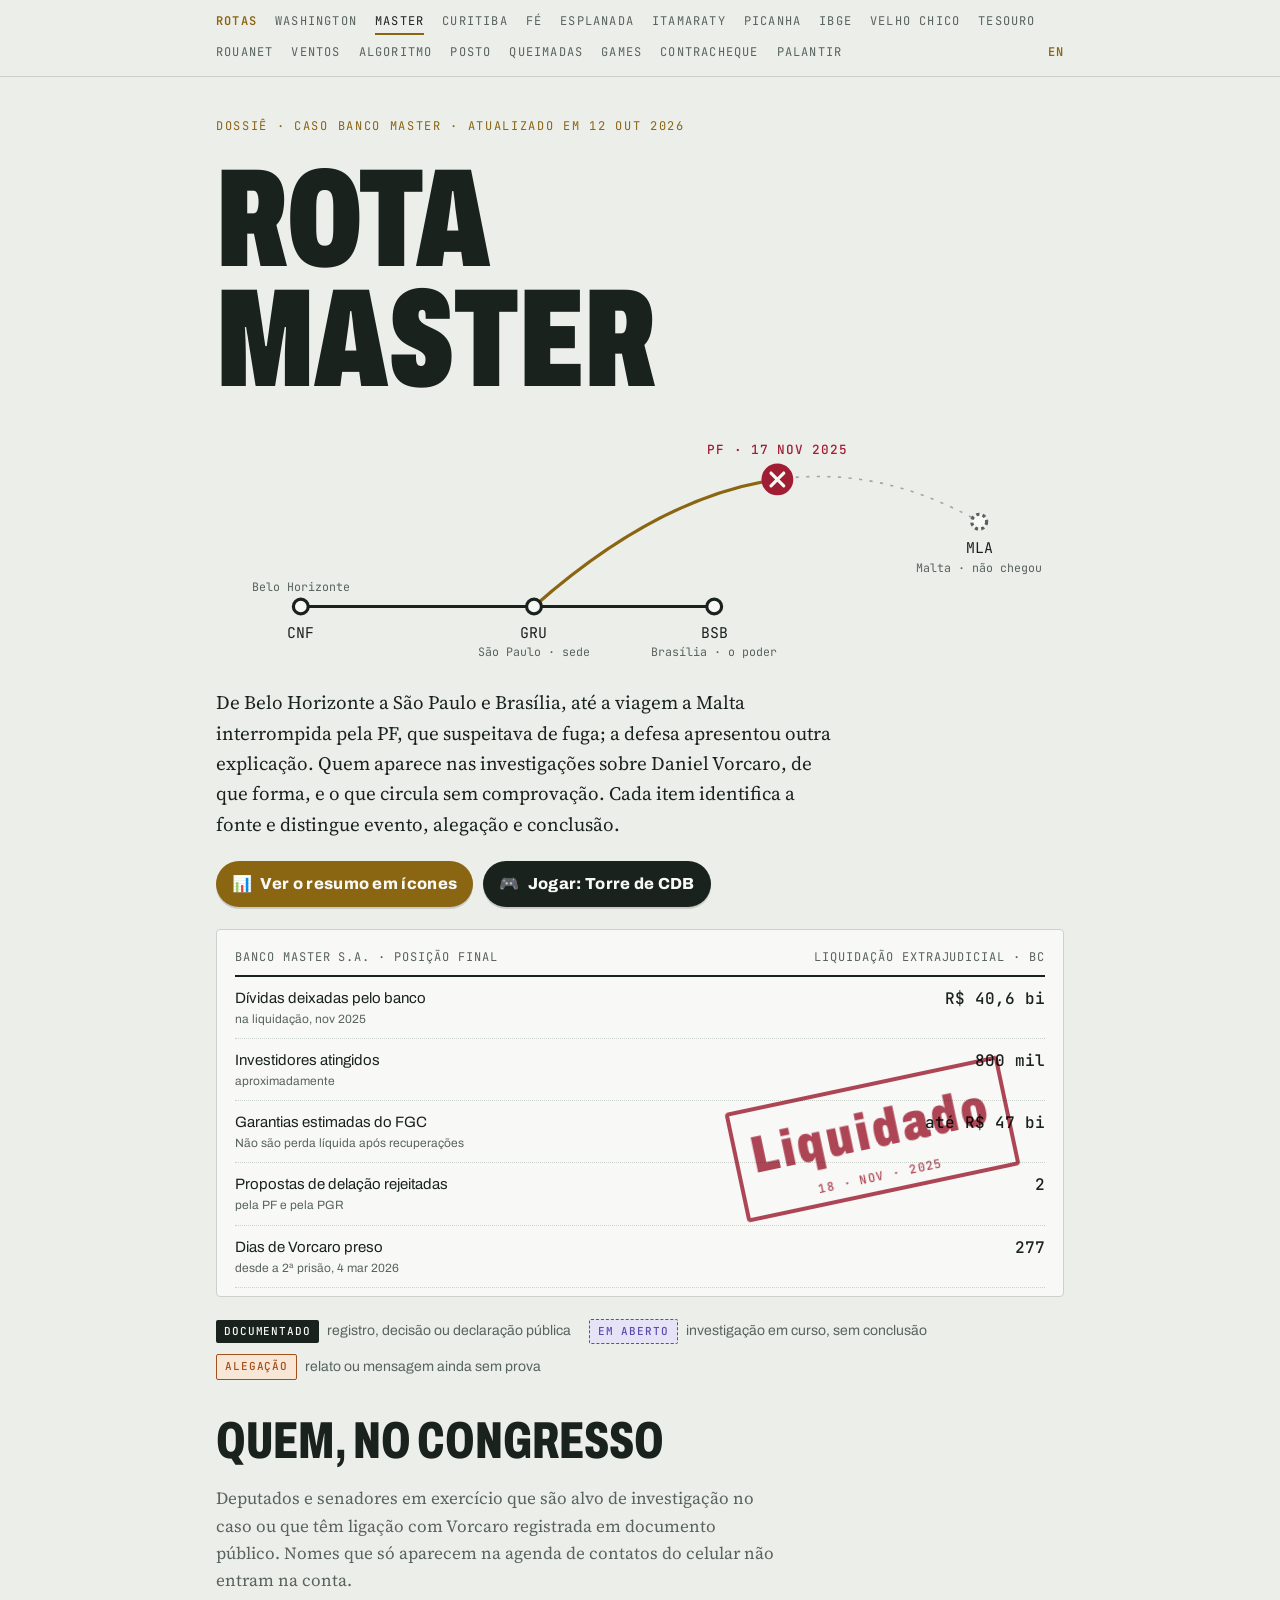
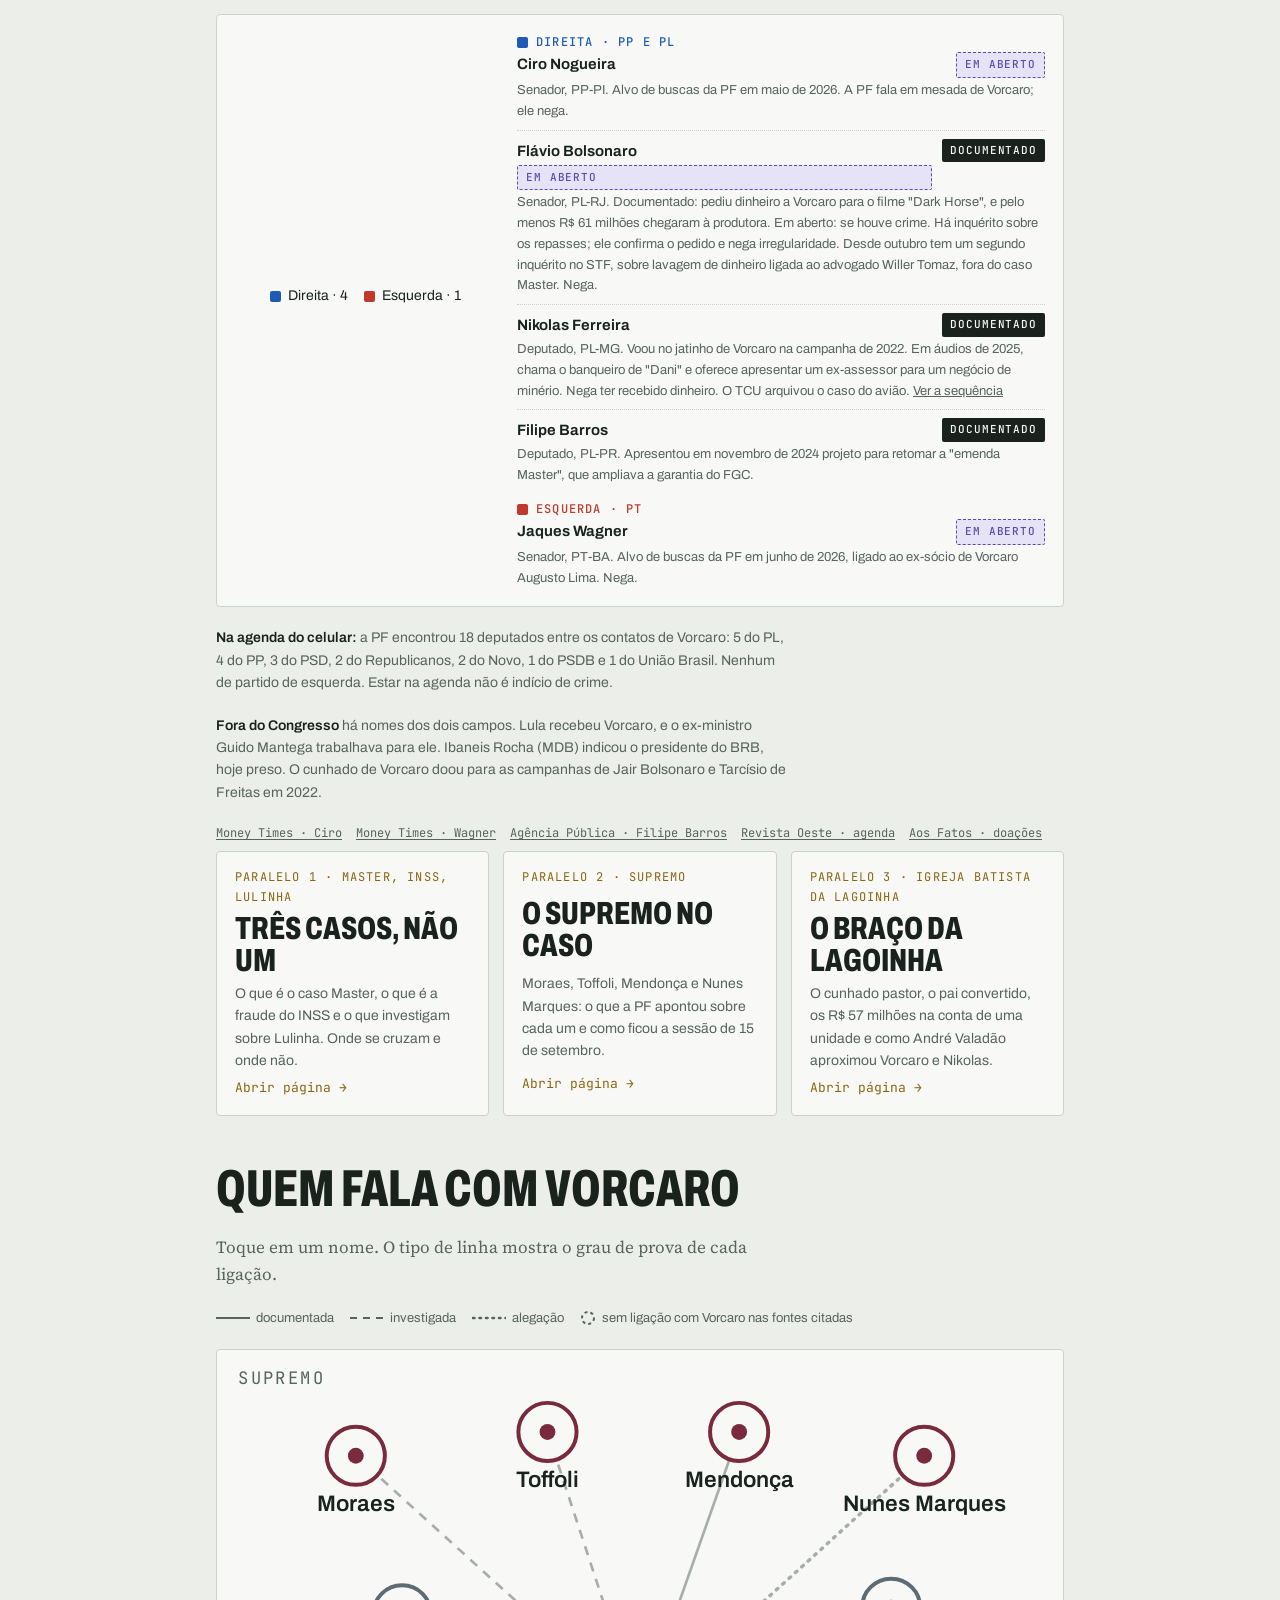
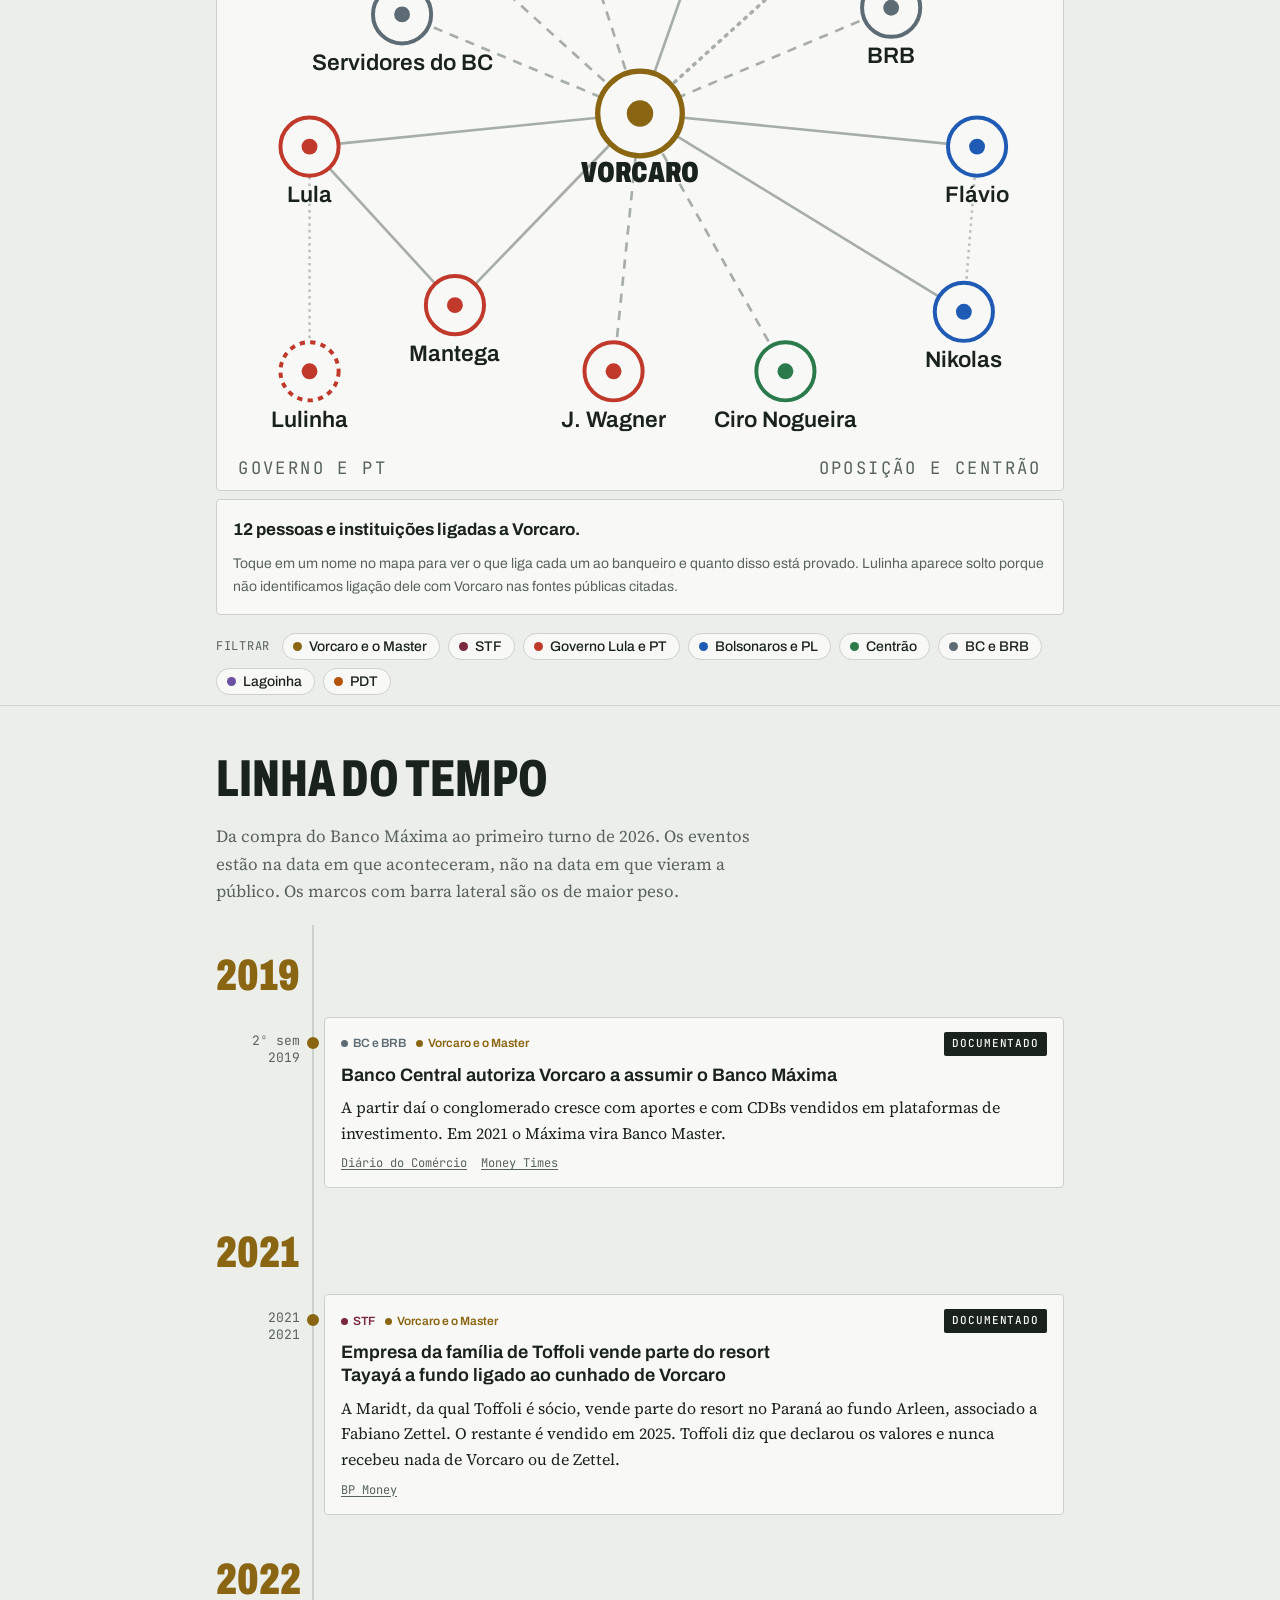
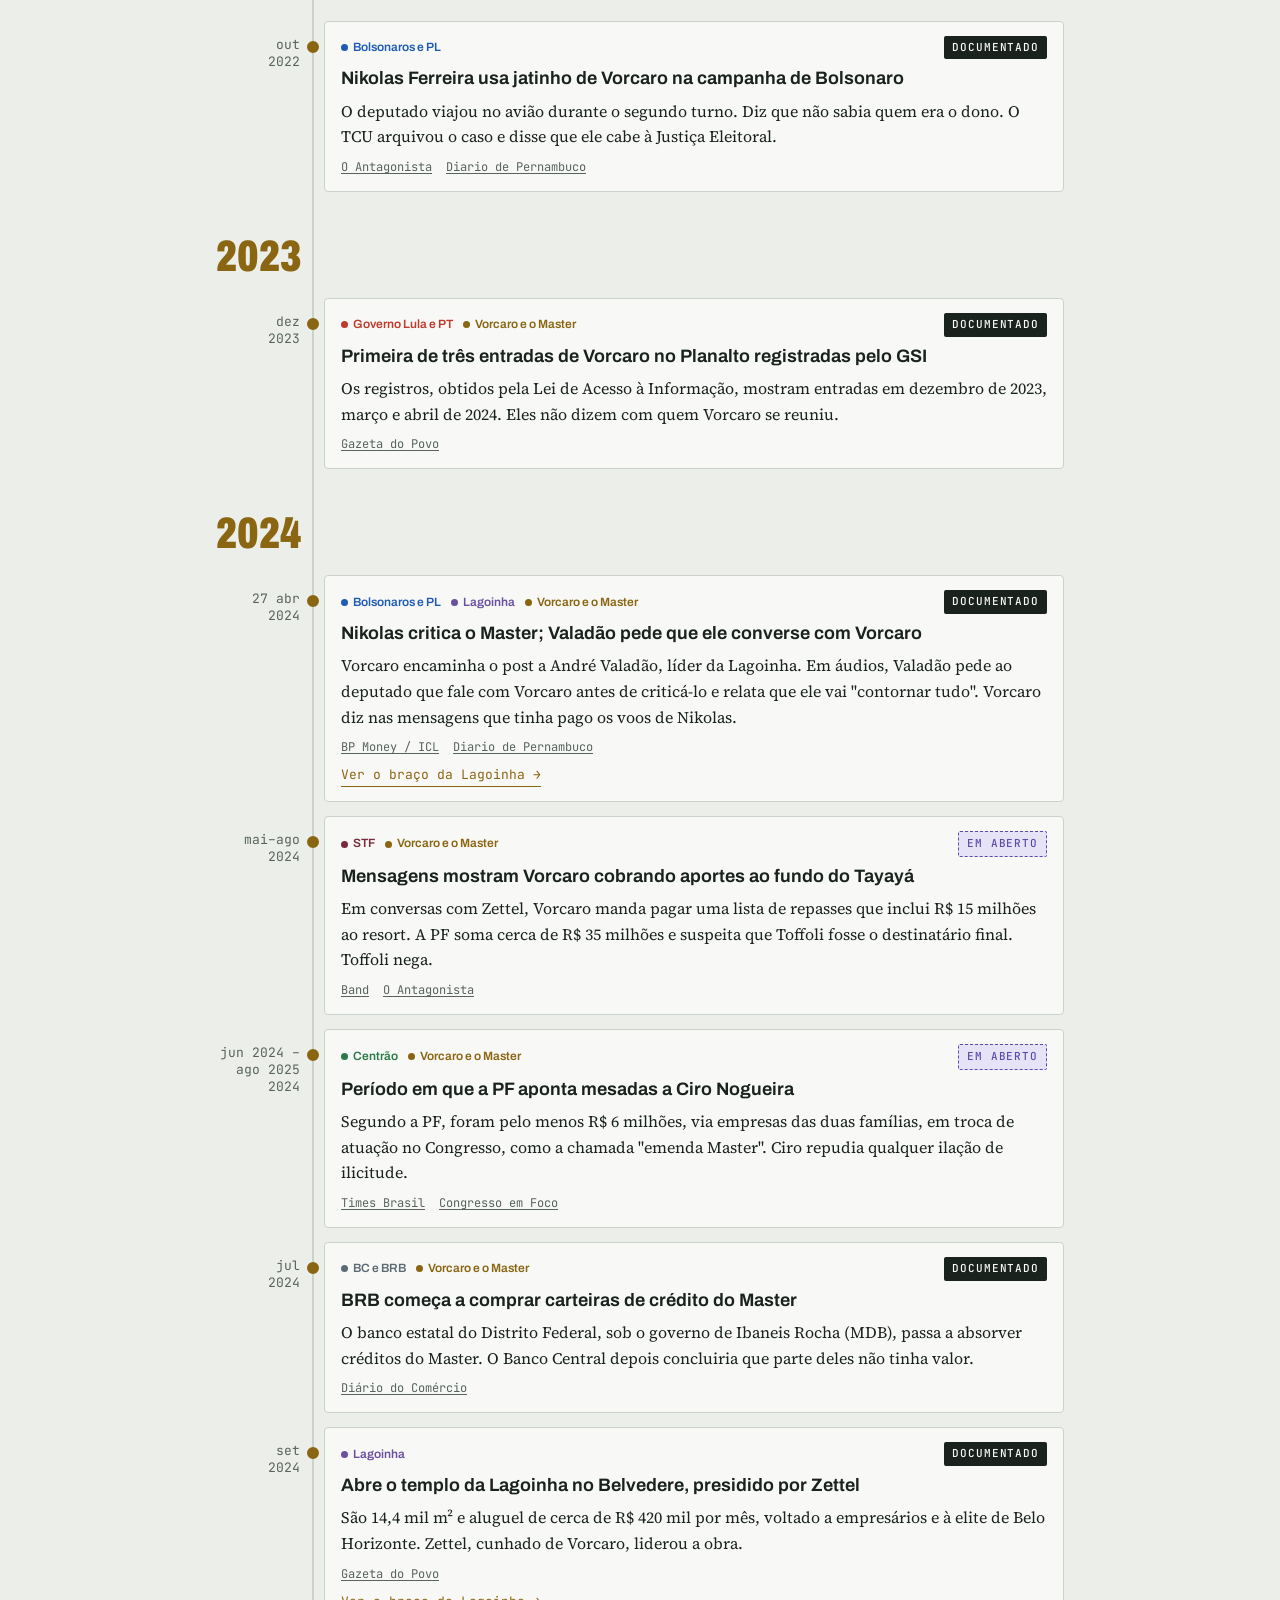
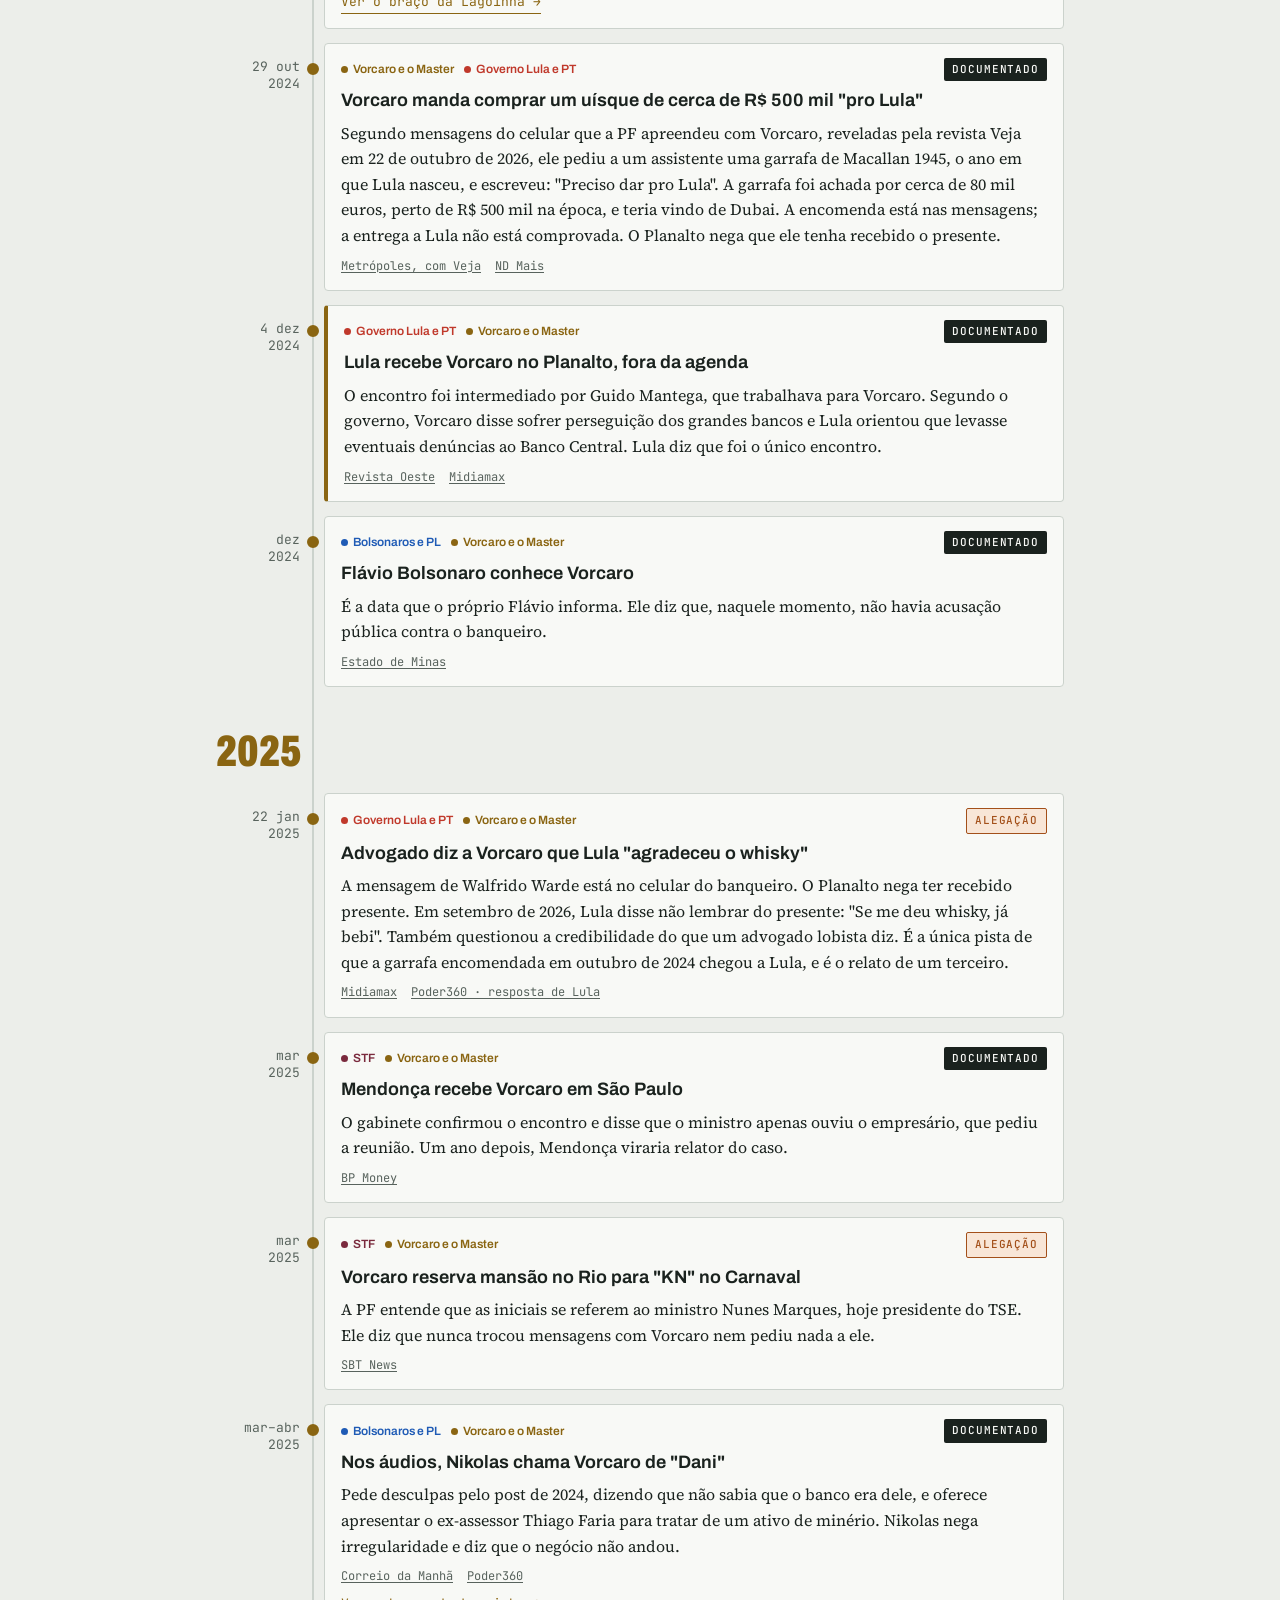
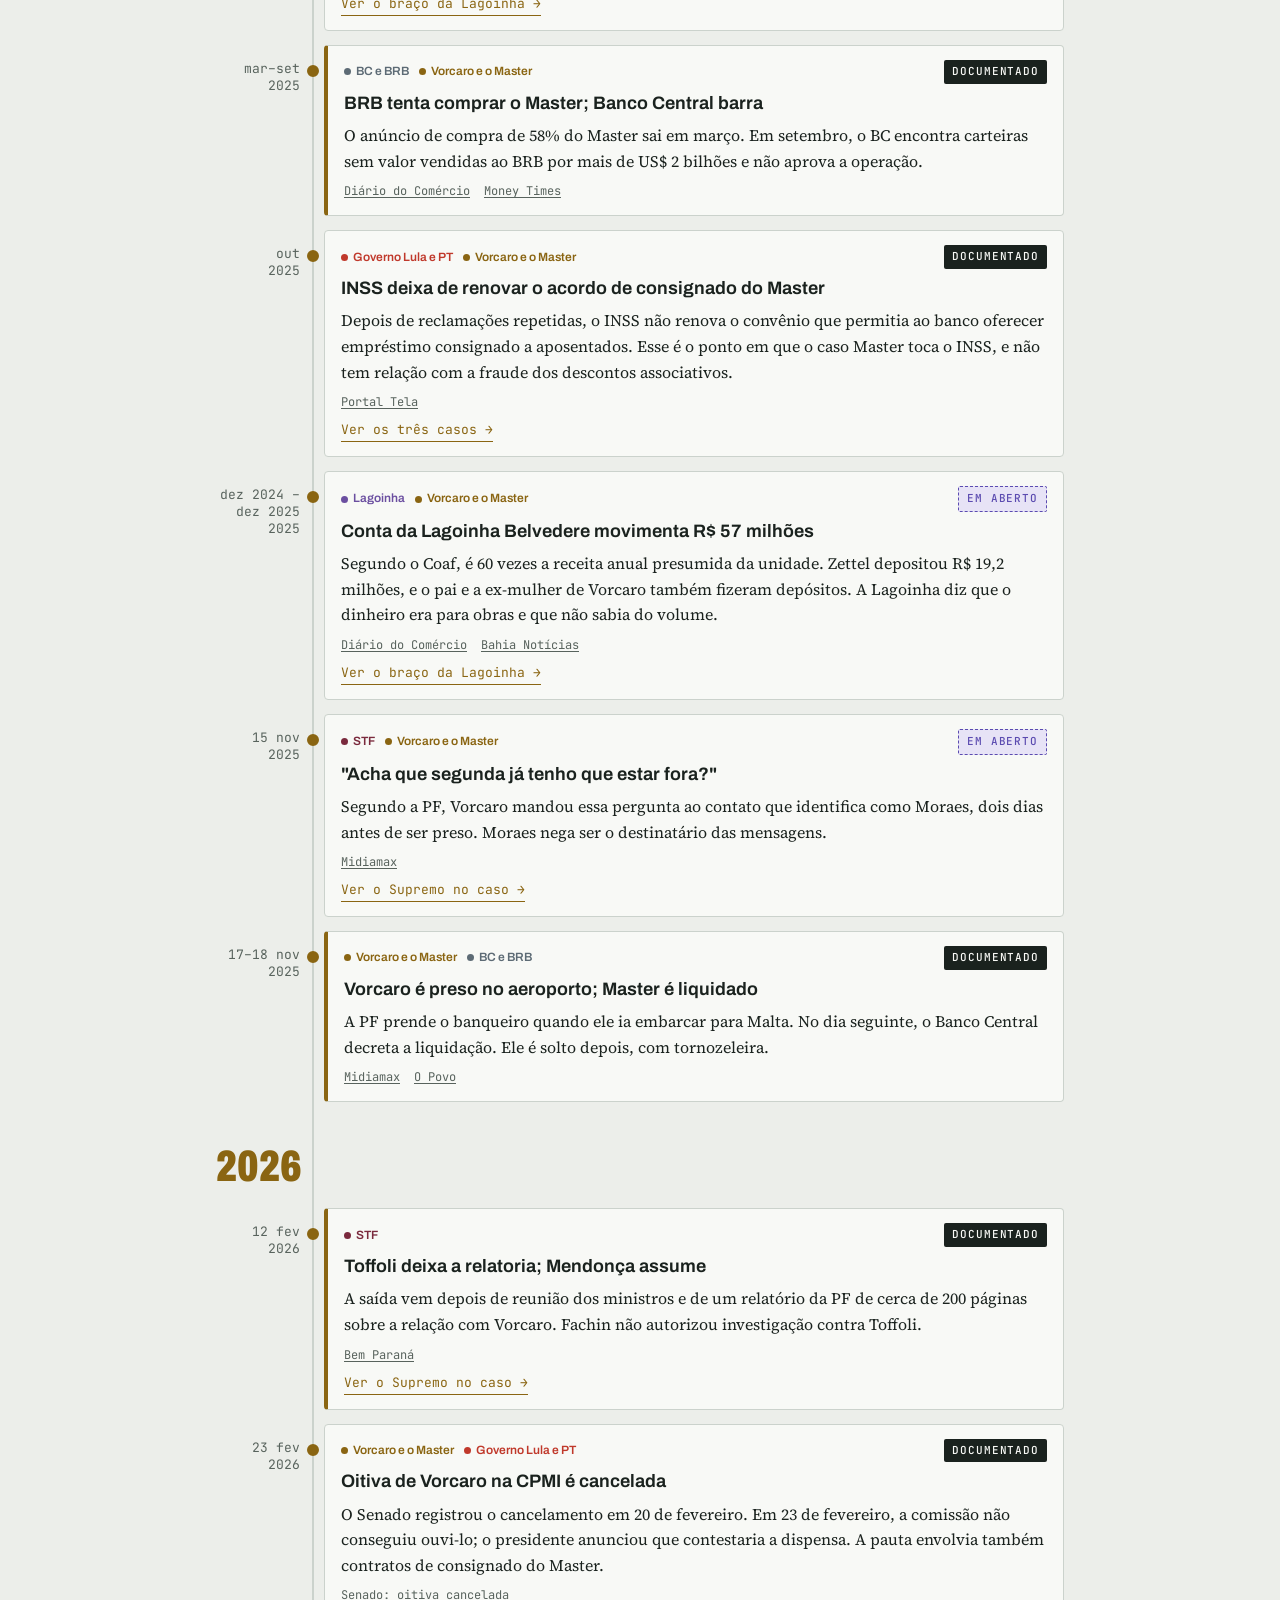
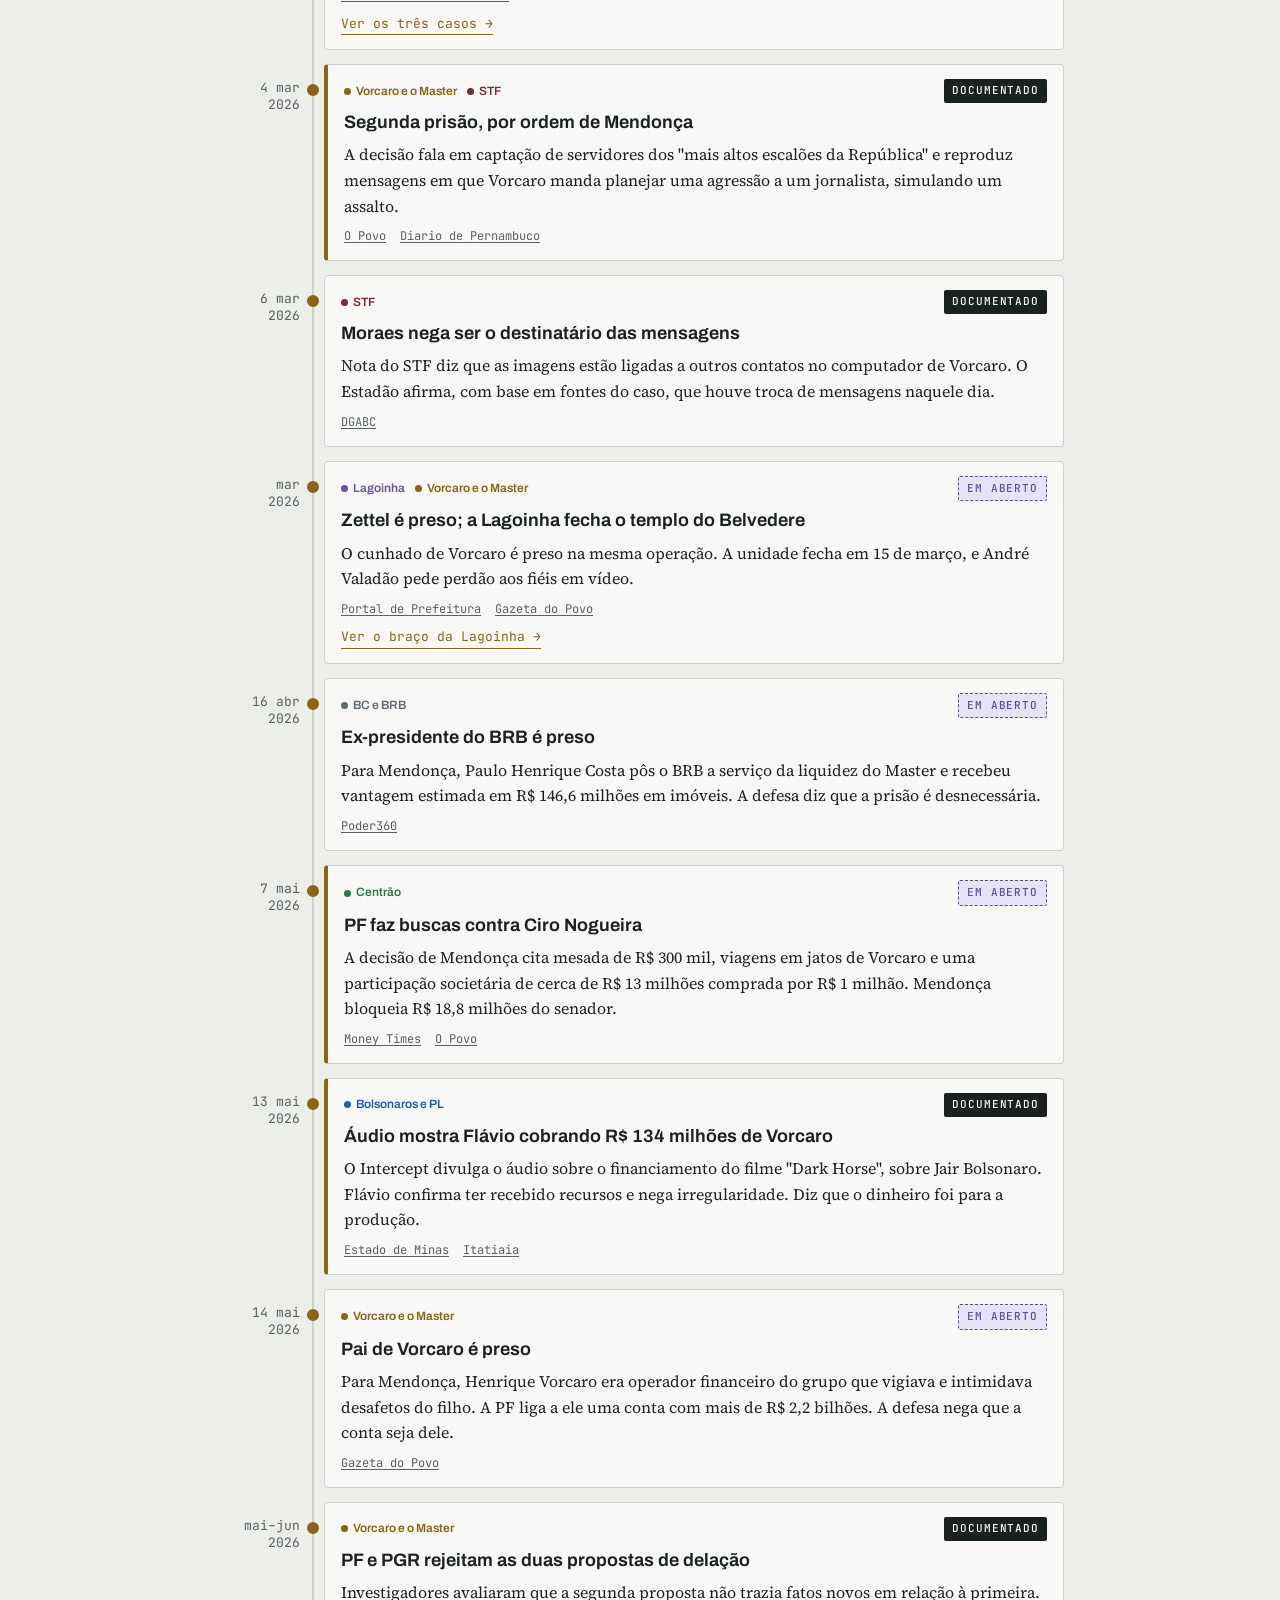
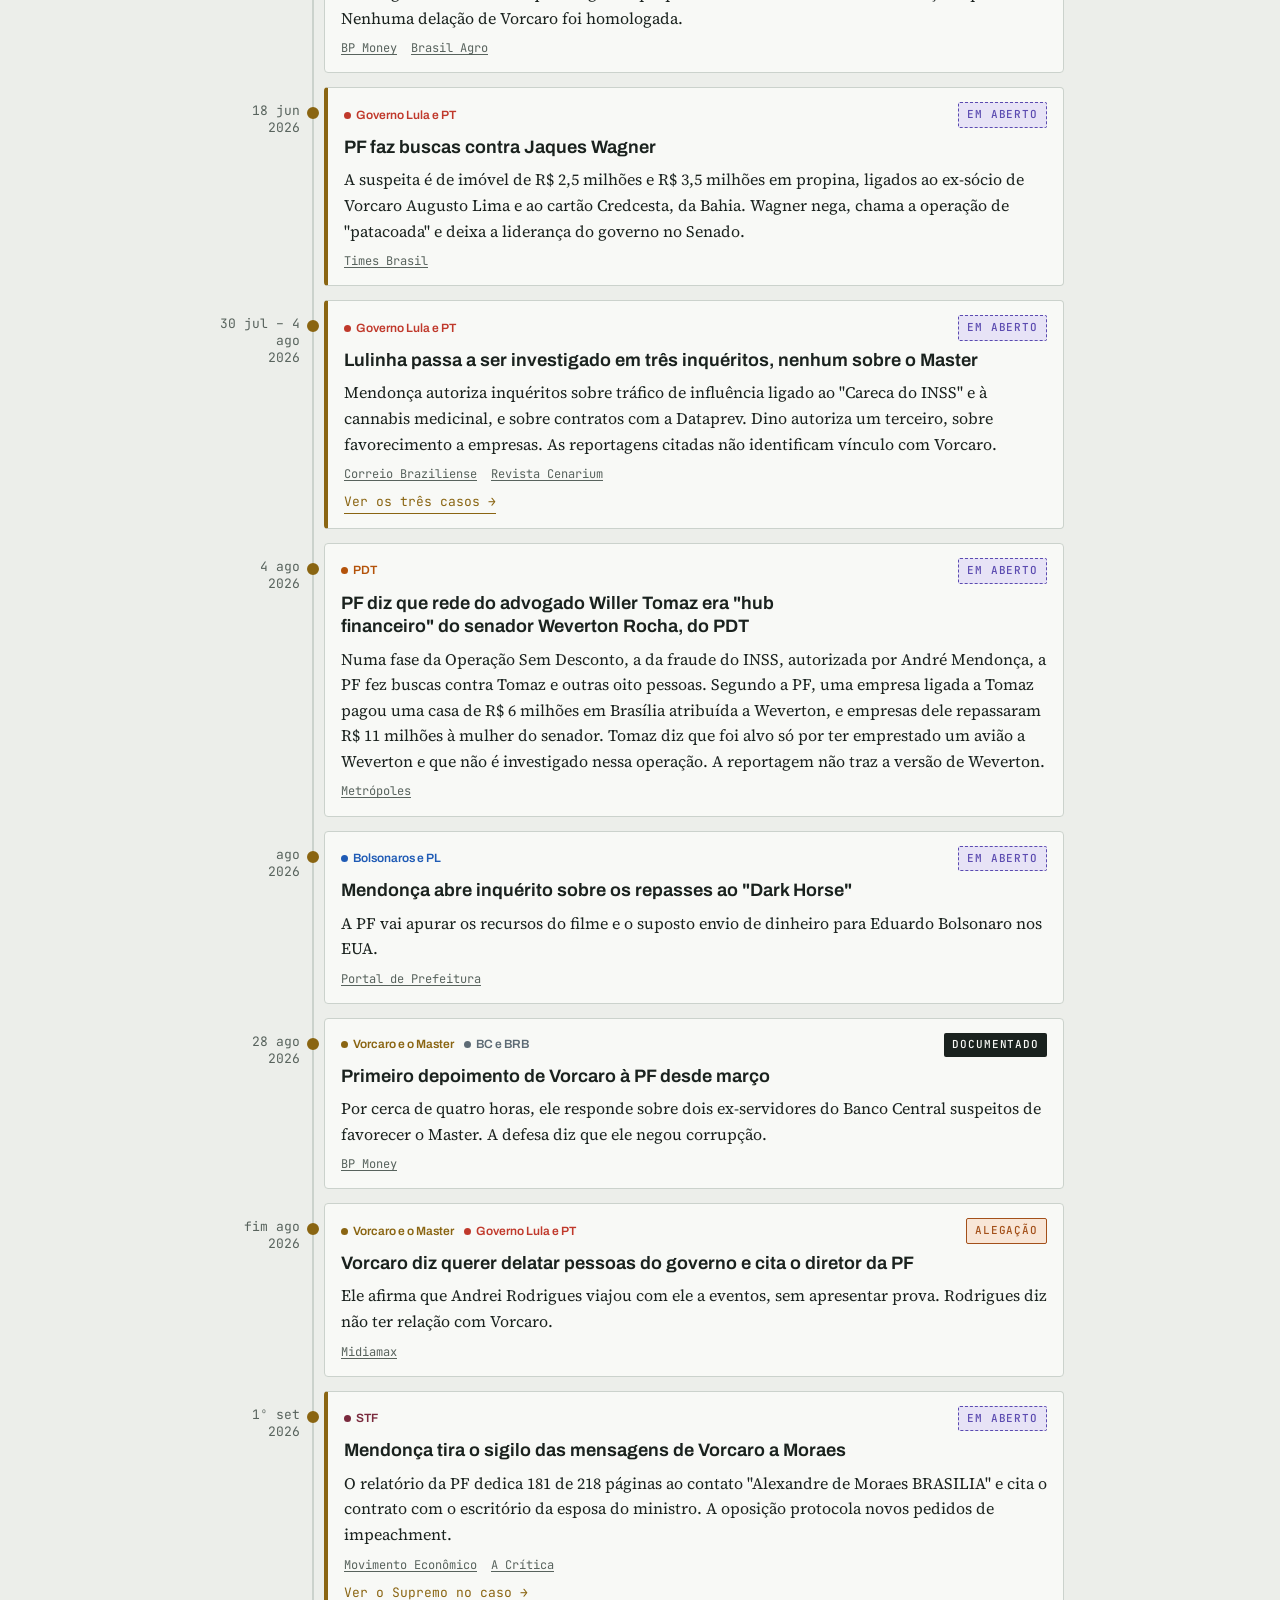
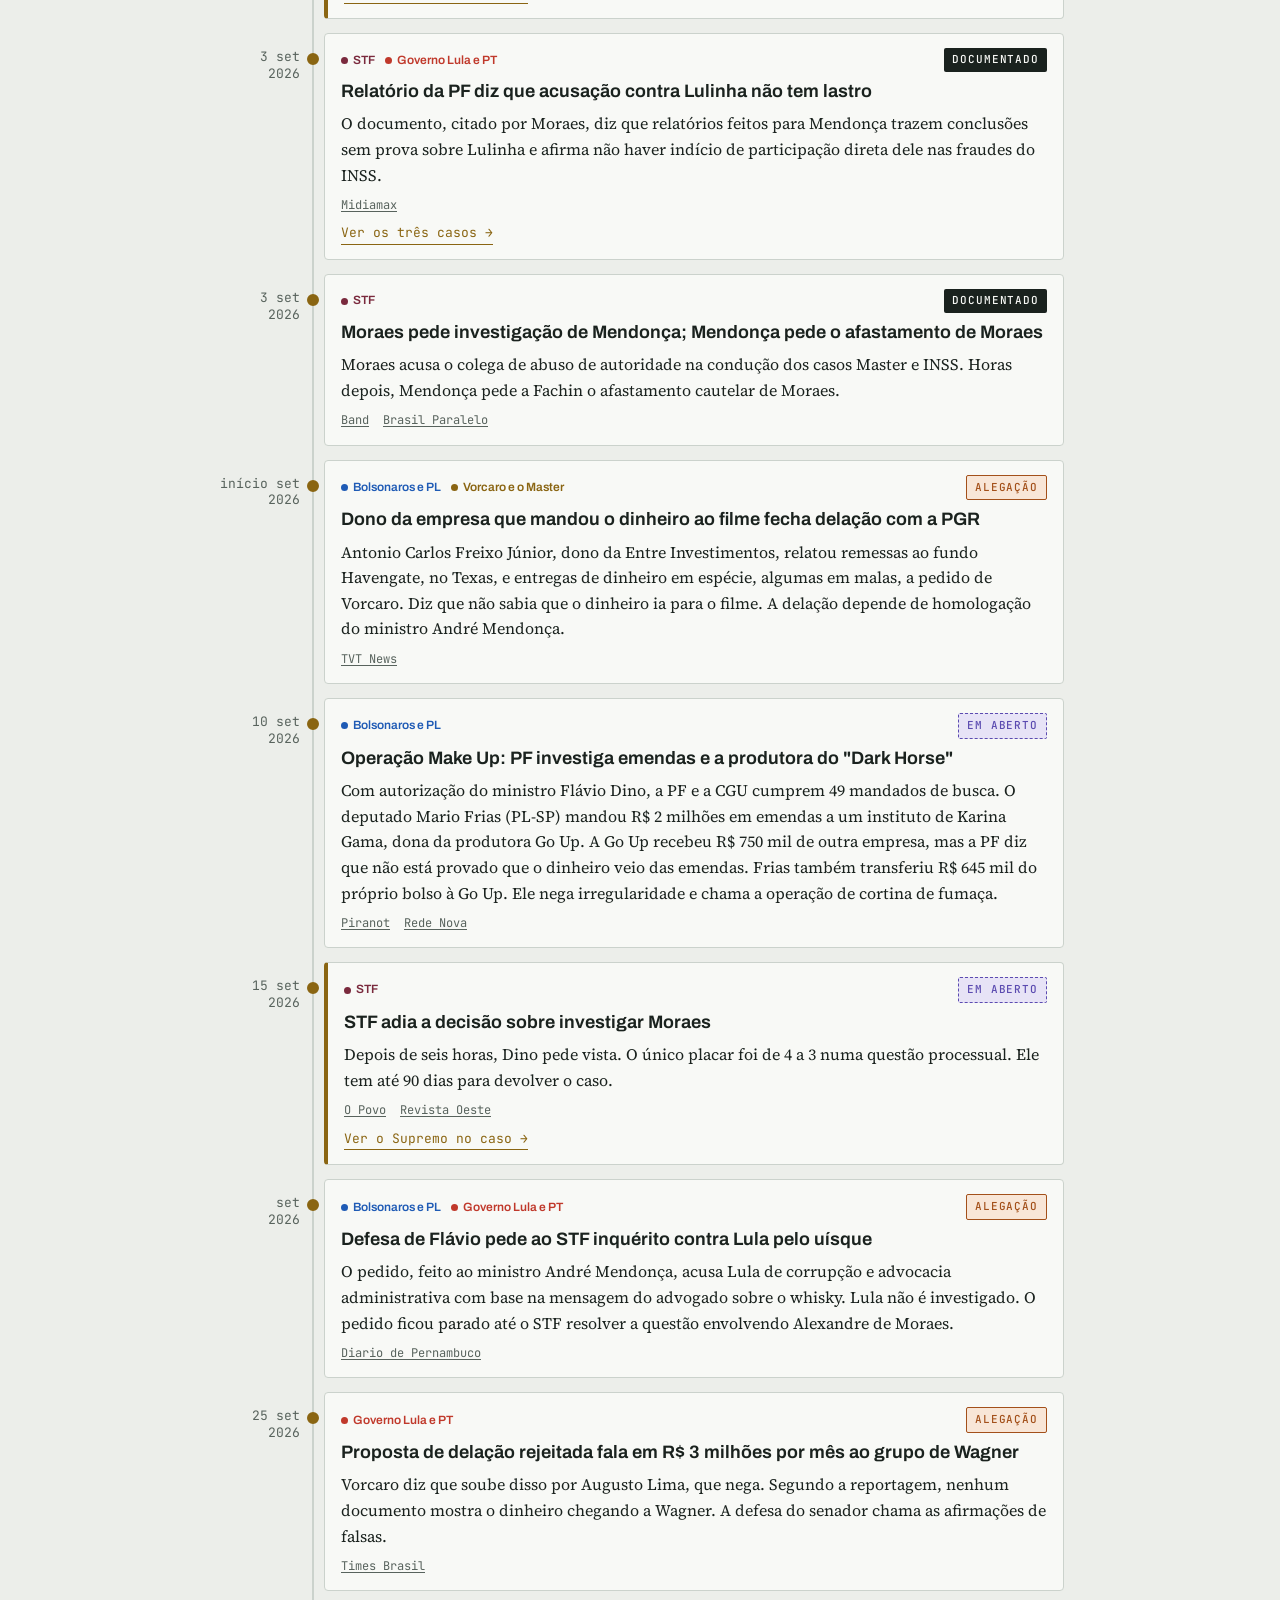
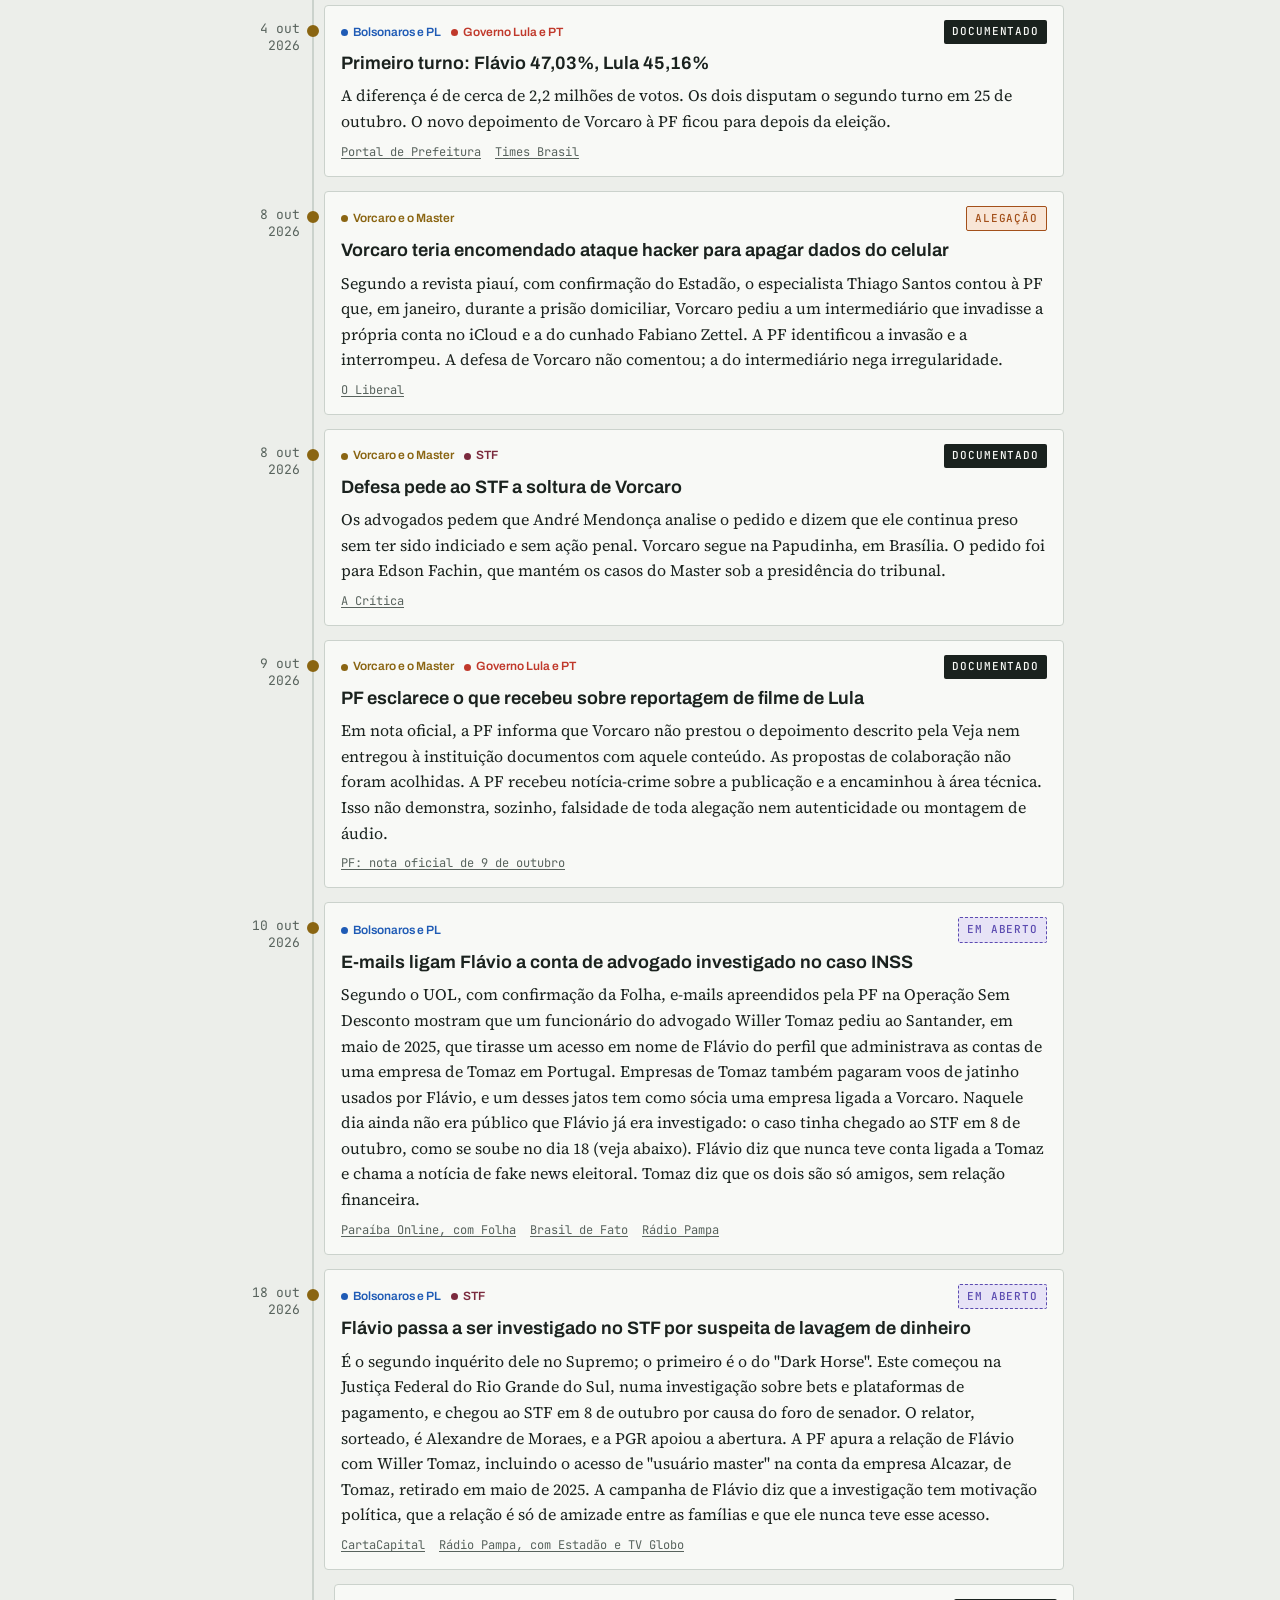
==== commit fcec4677: "Jogo novo: Torre de CDB; o quiz vira quiz.html Co-Authored-By: Claude Opus 5.5 <noreply@anthropic.co" ====
--- a/index.html
+++ b/index.html
@@ -206,7 +206,7 @@
     <g class="cut" id="cut" transform="translate(452 62)"><circle r="15"/><path d="M-6 -6 L6 6 M6 -6 L-6 6"/><text x="0" y="-24" text-anchor="middle">PF · 17 NOV 2025</text></g>
   </svg>
   <p class="lede">De Belo Horizonte a São Paulo e Brasília, até a viagem a Malta interrompida pela PF, que suspeitava de fuga; a defesa apresentou outra explicação. Quem aparece nas investigações sobre Daniel Vorcaro, de que forma, e o que circula sem comprovação. Cada item identifica a fonte e distingue evento, alegação e conclusão.</p>
-  <div style="display:flex;flex-wrap:wrap;gap:10px"><a class="rv-btn" href="visual.html"><span aria-hidden="true">📊</span> Ver o resumo em ícones</a><a class="rv-btn" href="jogo.html" style="background:var(--ink)"><span aria-hidden="true">🎮</span> Jogar: Delação ou Lorota?</a></div>
+  <div style="display:flex;flex-wrap:wrap;gap:10px"><a class="rv-btn" href="visual.html"><span aria-hidden="true">📊</span> Ver o resumo em ícones</a><a class="rv-btn" href="jogo.html" style="background:var(--ink)"><span aria-hidden="true">🎮</span> Jogar: Torre de CDB</a></div>
   <div class="sheet" aria-label="Balanço do Banco Master">
     <div class="hd"><span>Banco Master S.A. · posição final</span><span>Liquidação extrajudicial · BC</span></div>
     <div class="row"><span>Dívidas deixadas pelo banco<small>na liquidação, nov 2025</small></span><b>R$ 40,6 bi</b></div>
